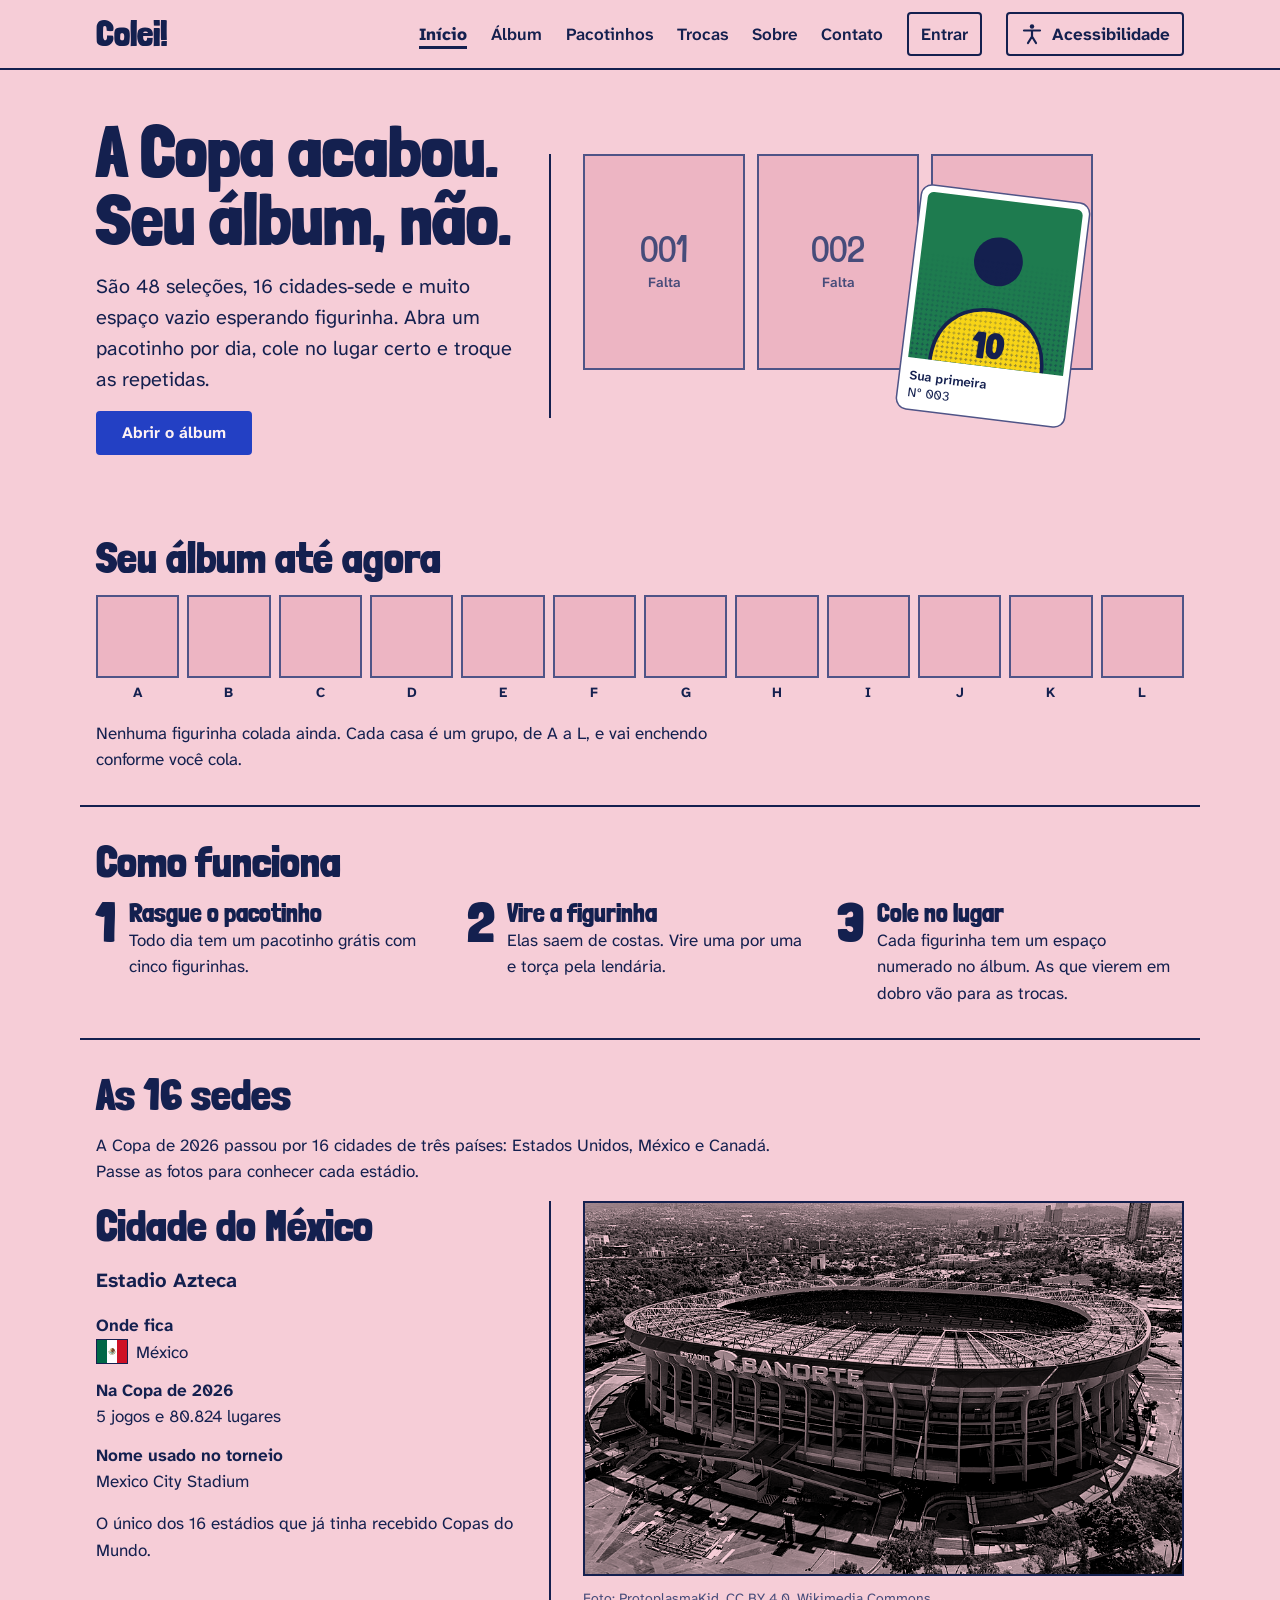
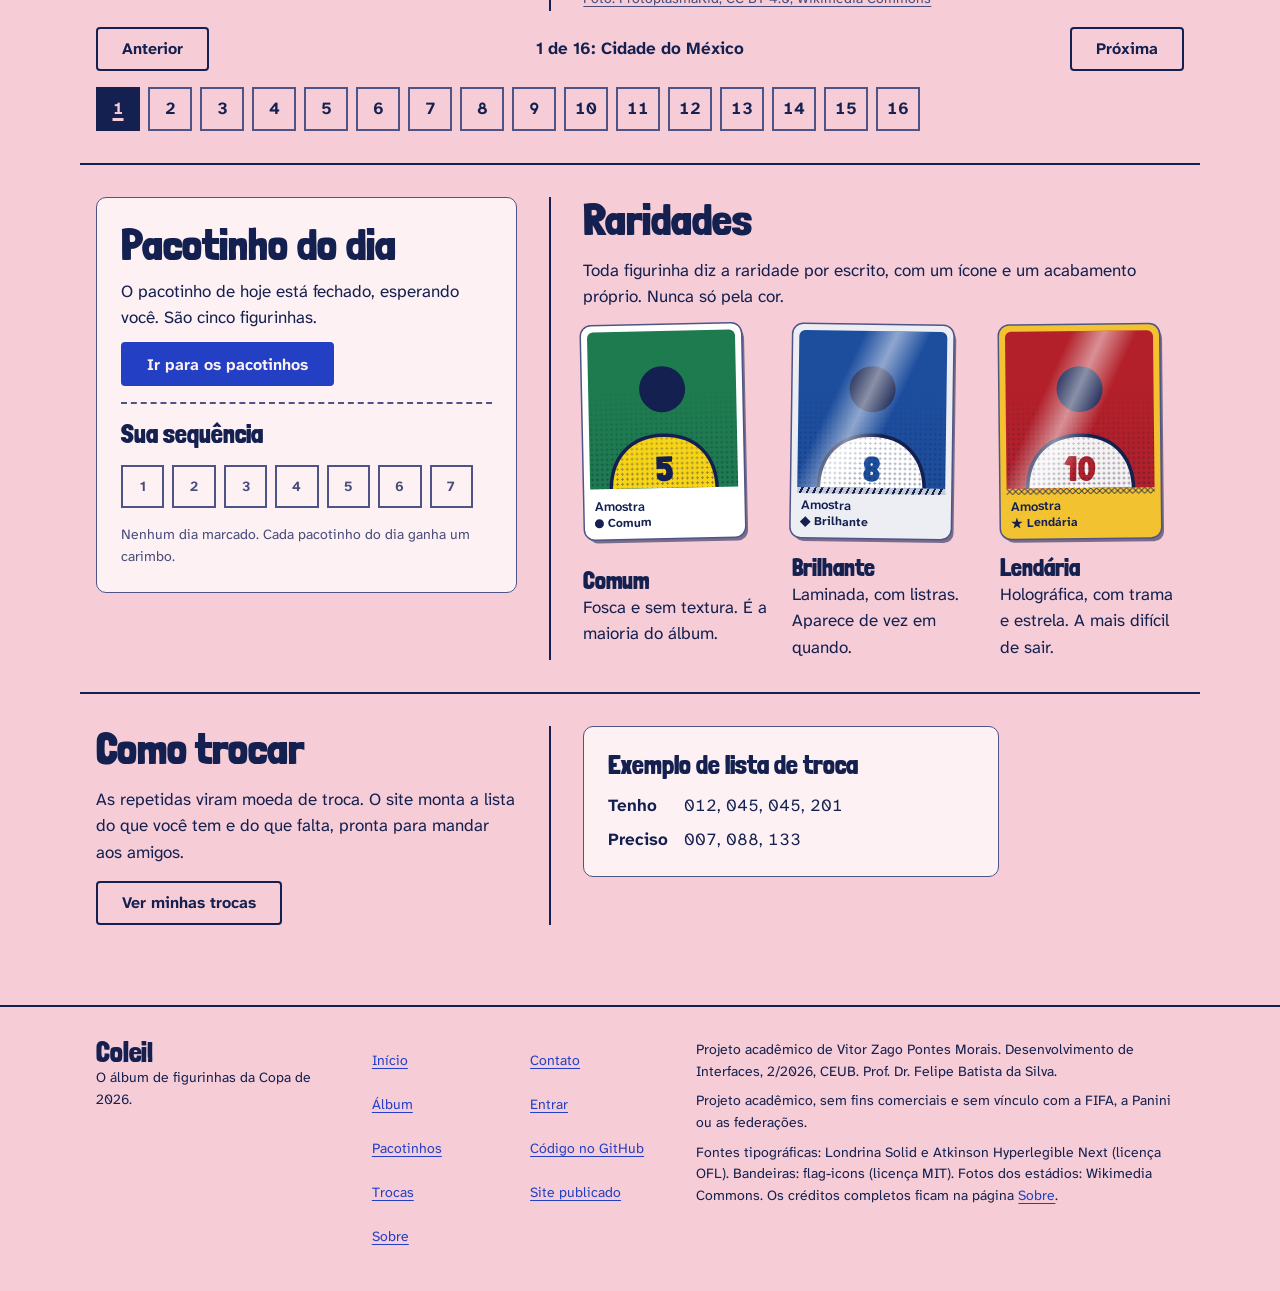
==== index.html @ 4620996e "docs: link do site publicado no rodapé, na página Sobre e no README" ====
<!DOCTYPE html>
<html lang="pt-BR">
<head>
  <meta charset="UTF-8">
  <meta name="viewport" content="width=device-width, initial-scale=1">
  <title>Colei! Álbum de figurinhas da Copa 2026</title>
  <meta name="description" content="Álbum de figurinhas digital da Copa do Mundo de 2026: abra o pacotinho do dia, cole as figurinhas e troque as repetidas.">
  <link rel="icon" href="assets/svg/favicon.svg" type="image/svg+xml">

  <!-- Este script fica no começo de propósito: ele aplica o tema e as preferências
       salvas antes de a página aparecer, para a tela não "piscar" no tema errado. -->
  <script src="js/tema-acessibilidade.js"></script>
  <script src="js/menu.js" defer></script>

  <!-- Mostram o progresso de verdade na página: os dados, o caderninho do progresso e a página. -->
  <script src="js/dados.js" defer></script>
  <script src="js/estado.js" defer></script>
  <script src="js/inicio.js" defer></script>
  <script src="js/carrossel.js" defer></script>

  <link rel="stylesheet" href="css/tokens.css">
  <link rel="stylesheet" href="css/base.css">
  <link rel="stylesheet" href="css/componentes.css">
  <link rel="stylesheet" href="css/paginas.css">
  <link rel="stylesheet" href="css/acessibilidade.css">
</head>
<body>
  <!-- Primeiro link da página: quem navega pelo teclado pula o menu e vai direto ao conteúdo. -->
  <a class="pular" href="#conteudo">Pular para o conteúdo</a>

  <!-- CABEÇALHO. É igual nas 7 páginas; só muda qual link leva aria-current="page". -->
  <header class="cabecalho">
    <div class="largura cabecalho-grade">
      <a class="marca" href="index.html" aria-label="Colei!, página inicial">Colei!</a>

      <!-- Em telas pequenas, este botão abre e fecha o menu (ver js/menu.js). -->
      <button class="botao-menu" type="button" aria-expanded="false" aria-controls="menu-principal">Menu</button>

      <nav class="menu" id="menu-principal" aria-label="Principal">
        <ul>
          <li><a href="index.html" aria-current="page">Início</a></li>
          <li><a href="album.html">Álbum</a></li>
          <li><a href="pacotinhos.html">Pacotinhos</a></li>
          <li><a href="trocas.html">Trocas</a></li>
          <li><a href="sobre.html">Sobre</a></li>
          <li><a href="contato.html">Contato</a></li>
          <li><a class="menu-entrar" href="login.html">Entrar</a></li>
        </ul>
      </nav>

      <!-- Abre o painel de acessibilidade (ver js/tema-acessibilidade.js). -->
      <button class="botao-acessibilidade" type="button" id="abrir-acessibilidade" aria-haspopup="dialog">
        <svg class="icone" viewBox="0 0 24 24" width="24" height="24" aria-hidden="true" focusable="false">
          <circle cx="12" cy="4.5" r="2.2" fill="currentColor"/>
          <path d="M4 8.5h16M12 8.5v6M8 21l4-6.5 4 6.5" fill="none" stroke="currentColor" stroke-width="2.2" stroke-linecap="round" stroke-linejoin="round"/>
        </svg>
        <span class="botao-acessibilidade-texto">Acessibilidade</span>
      </button>
    </div>
  </header>

  <main id="conteudo" tabindex="-1">

    <!-- ABERTURA. Página dupla: à esquerda o convite, à direita uma página de amostra do álbum. -->
    <section class="largura abertura dobra" aria-labelledby="titulo-abertura">
      <div class="fluxo">
        <h1 id="titulo-abertura">A Copa acabou. Seu álbum, não.</h1>
        <p class="abertura-texto">São 48 seleções, 16 cidades-sede e muito espaço vazio esperando figurinha. Abra um pacotinho por dia, cole no lugar certo e troque as repetidas.</p>
        <p><a class="botao" href="album.html">Abrir o álbum</a></p>
      </div>

      <!-- O desenho inteiro é lido como uma imagem só, com a descrição do aria-label. -->
      <div class="amostra" role="img" aria-label="Página de amostra do álbum: três espaços vazios numerados e uma figurinha solta, pronta para colar.">
        <div class="amostra-vagas">
          <div class="vaga"><span class="vaga-numero">001</span><span class="vaga-legenda">Falta</span></div>
          <div class="vaga"><span class="vaga-numero">002</span><span class="vaga-legenda">Falta</span></div>
          <div class="vaga"><span class="vaga-numero">003</span><span class="vaga-legenda">Falta</span></div>
        </div>
        <div class="figurinha figurinha-comum figurinha-solta amostra-solta" style="--campo: #1E7B4F; --camisa: #F7D417; --numero: #14204F">
          <div class="figurinha-arte">
            <svg class="figurinha-busto" viewBox="0 0 60 60" preserveAspectRatio="xMidYMax meet" aria-hidden="true" focusable="false">
              <circle class="busto-cabeca" cx="30" cy="17" r="10"/>
              <path class="busto-camisa" d="M7 61c0-15 9-24 23-24s23 9 23 24z"/>
              <text class="busto-numero" x="30" y="57" text-anchor="middle">10</text>
            </svg>
          </div>
          <div class="figurinha-tarja">
            <span class="figurinha-nome">Sua primeira</span>
            <span class="figurinha-numero">Nº 003</span>
          </div>
        </div>
      </div>
    </section>

    <!-- PROGRESSO. Uma casa por grupo, de A a L. O js/inicio.js enche cada casa
         conforme as figurinhas do grupo são coladas e troca o texto de baixo. -->
    <section class="largura secao fluxo" aria-labelledby="titulo-progresso">
      <h2 id="titulo-progresso">Seu álbum até agora</h2>
      <ol class="tira" aria-label="Progresso por grupo">
        <li class="tira-casa"><span class="tira-quadro" style="--parte: 0"></span><span><span class="escondido">Grupo </span>A</span></li>
        <li class="tira-casa"><span class="tira-quadro" style="--parte: 0"></span><span><span class="escondido">Grupo </span>B</span></li>
        <li class="tira-casa"><span class="tira-quadro" style="--parte: 0"></span><span><span class="escondido">Grupo </span>C</span></li>
        <li class="tira-casa"><span class="tira-quadro" style="--parte: 0"></span><span><span class="escondido">Grupo </span>D</span></li>
        <li class="tira-casa"><span class="tira-quadro" style="--parte: 0"></span><span><span class="escondido">Grupo </span>E</span></li>
        <li class="tira-casa"><span class="tira-quadro" style="--parte: 0"></span><span><span class="escondido">Grupo </span>F</span></li>
        <li class="tira-casa"><span class="tira-quadro" style="--parte: 0"></span><span><span class="escondido">Grupo </span>G</span></li>
        <li class="tira-casa"><span class="tira-quadro" style="--parte: 0"></span><span><span class="escondido">Grupo </span>H</span></li>
        <li class="tira-casa"><span class="tira-quadro" style="--parte: 0"></span><span><span class="escondido">Grupo </span>I</span></li>
        <li class="tira-casa"><span class="tira-quadro" style="--parte: 0"></span><span><span class="escondido">Grupo </span>J</span></li>
        <li class="tira-casa"><span class="tira-quadro" style="--parte: 0"></span><span><span class="escondido">Grupo </span>K</span></li>
        <li class="tira-casa"><span class="tira-quadro" style="--parte: 0"></span><span><span class="escondido">Grupo </span>L</span></li>
      </ol>
      <p id="progresso-texto">Nenhuma figurinha colada ainda. Cada casa é um grupo, de A a L, e vai enchendo conforme você cola.</p>
    </section>

    <!-- COMO FUNCIONA. É uma sequência de verdade, por isso é uma lista numerada. -->
    <section class="largura secao fluxo" aria-labelledby="titulo-como">
      <h2 id="titulo-como">Como funciona</h2>
      <ol class="passos">
        <li>
          <h3>Rasgue o pacotinho</h3>
          <p>Todo dia tem um pacotinho grátis com cinco figurinhas.</p>
        </li>
        <li>
          <h3>Vire a figurinha</h3>
          <p>Elas saem de costas. Vire uma por uma e torça pela lendária.</p>
        </li>
        <li>
          <h3>Cole no lugar</h3>
          <p>Cada figurinha tem um espaço numerado no álbum. As que vierem em dobro vão para as trocas.</p>
        </li>
      </ol>
    </section>

    <!-- CARROSSEL DAS SEDES. Uma sede por vez, com a foto do estádio. Os textos e a foto
         são trocados pelo js/carrossel.js, a partir da lista SEDES de js/dados.js.
         Não passa sozinho: só muda quando a pessoa aperta um botão. -->
    <section class="largura secao fluxo" aria-labelledby="titulo-sedes" aria-roledescription="carrossel">
      <h2 id="titulo-sedes">As 16 sedes</h2>
      <p>A Copa de 2026 passou por 16 cidades de três países: Estados Unidos, México e Canadá. Passe as fotos para conhecer cada estádio.</p>
      <noscript><p>As fotos das sedes aparecem com o JavaScript ligado no navegador.</p></noscript>

      <div class="carrossel fluxo" id="carrossel" hidden>
        <div class="dobra" role="group" aria-roledescription="slide" aria-labelledby="sede-cidade">
          <div class="fluxo">
            <h3 class="carrossel-cidade" id="sede-cidade"></h3>
            <p class="carrossel-estadio" id="sede-estadio"></p>
            <dl class="carrossel-dados">
              <dt>Onde fica</dt>
              <dd><img class="bandeirinha" id="sede-bandeira" src="assets/bandeiras/mx.svg" alt="" width="48" height="36"> <span id="sede-pais"></span></dd>
              <dt>Na Copa de 2026</dt>
              <dd id="sede-numeros"></dd>
              <dt>Nome usado no torneio</dt>
              <dd id="sede-nome-na-copa"></dd>
            </dl>
            <p id="sede-nota"></p>
          </div>

          <figure class="carrossel-figura">
            <!-- A foto é colorida no arquivo. O CSS (classe "foto") é que a mostra em uma tinta só. -->
            <div class="foto"><img id="sede-foto" src="assets/img/sedes/cidade-do-mexico.jpg" alt="" width="960" height="540"></div>
            <figcaption><a class="texto-apoio" id="sede-credito" href="sobre.html"></a></figcaption>
          </figure>
        </div>

        <div class="carrossel-controles">
          <button class="botao botao-contorno" type="button" id="sede-anterior">Anterior</button>
          <!-- role="status": o leitor de tela lê "3 de 16: Dallas" a cada troca. -->
          <p class="carrossel-posicao" id="sede-posicao" role="status"></p>
          <button class="botao botao-contorno" type="button" id="sede-proxima">Próxima</button>
        </div>
        <ol class="carrossel-indicadores" id="sede-indicadores" aria-label="Ir direto para uma sede"></ol>
      </div>
    </section>

    <!-- PACOTINHO DO DIA e RARIDADES, lado a lado na página dupla. -->
    <section class="largura secao dobra">
      <div>
        <article class="cartao" aria-labelledby="titulo-pacotinho">
          <h2 id="titulo-pacotinho">Pacotinho do dia</h2>
          <p id="pacotinho-texto">Um pacotinho grátis por dia, com cinco figurinhas. Amanhã tem outro.</p>
          <p><a class="botao" href="pacotinhos.html">Ir para os pacotinhos</a></p>

          <!-- O canhoto do cupom: a cartela da sequência de dias. -->
          <div class="cupom-canhoto fluxo">
            <h3>Sua sequência</h3>
            <ol class="cartela" id="cartela" aria-label="Cartela de sete dias seguidos">
              <li><span class="escondido">Dia </span>1</li>
              <li><span class="escondido">Dia </span>2</li>
              <li><span class="escondido">Dia </span>3</li>
              <li><span class="escondido">Dia </span>4</li>
              <li><span class="escondido">Dia </span>5</li>
              <li><span class="escondido">Dia </span>6</li>
              <li><span class="escondido">Dia </span>7</li>
            </ol>
            <p class="texto-apoio" id="sequencia-texto">Nenhum dia marcado ainda. Cada pacotinho aberto ganha um carimbo.</p>
          </div>
        </article>
      </div>

      <div class="fluxo">
        <h2 id="titulo-raridades">Raridades</h2>
        <p>Toda figurinha diz a raridade por escrito, com um ícone e um acabamento próprio. Nunca só pela cor.</p>
        <ul class="raridades" aria-labelledby="titulo-raridades">
          <li>
            <div class="figurinha figurinha-comum" style="--campo: #1E7B4F; --camisa: #F7D417; --numero: #14204F; --giro: -1.2deg" aria-hidden="true">
              <div class="figurinha-arte">
                <svg class="figurinha-busto" viewBox="0 0 60 60" preserveAspectRatio="xMidYMax meet" focusable="false">
                  <circle class="busto-cabeca" cx="30" cy="17" r="10"/>
                  <path class="busto-camisa" d="M7 61c0-15 9-24 23-24s23 9 23 24z"/>
                  <text class="busto-numero" x="30" y="57" text-anchor="middle">5</text>
                </svg>
              </div>
              <div class="figurinha-tarja">
                <span class="figurinha-nome">Amostra</span>
                <span class="raridade"><span class="raridade-icone raridade-icone-circulo"></span>Comum</span>
              </div>
            </div>
            <div>
              <h3>Comum</h3>
              <p>Fosca e sem textura. É a maioria do álbum.</p>
            </div>
          </li>
          <li>
            <div class="figurinha figurinha-brilhante" style="--campo: #1D4E9E; --camisa: #FFFFFF; --numero: #1D4E9E; --giro: 0.8deg" aria-hidden="true">
              <div class="figurinha-arte">
                <svg class="figurinha-busto" viewBox="0 0 60 60" preserveAspectRatio="xMidYMax meet" focusable="false">
                  <circle class="busto-cabeca" cx="30" cy="17" r="10"/>
                  <path class="busto-camisa" d="M7 61c0-15 9-24 23-24s23 9 23 24z"/>
                  <text class="busto-numero" x="30" y="57" text-anchor="middle">8</text>
                </svg>
              </div>
              <div class="figurinha-tarja">
                <span class="figurinha-nome">Amostra</span>
                <span class="raridade"><span class="raridade-icone raridade-icone-losango"></span>Brilhante</span>
              </div>
            </div>
            <div>
              <h3>Brilhante</h3>
              <p>Laminada, com listras. Aparece de vez em quando.</p>
            </div>
          </li>
          <li>
            <div class="figurinha figurinha-lendaria" style="--campo: #B3202A; --camisa: #F6F2F2; --numero: #B3202A; --giro: -0.6deg" aria-hidden="true">
              <div class="figurinha-arte">
                <svg class="figurinha-busto" viewBox="0 0 60 60" preserveAspectRatio="xMidYMax meet" focusable="false">
                  <circle class="busto-cabeca" cx="30" cy="17" r="10"/>
                  <path class="busto-camisa" d="M7 61c0-15 9-24 23-24s23 9 23 24z"/>
                  <text class="busto-numero" x="30" y="57" text-anchor="middle">10</text>
                </svg>
              </div>
              <div class="figurinha-tarja">
                <span class="figurinha-nome">Amostra</span>
                <span class="raridade"><span class="raridade-icone raridade-icone-estrela"></span>Lendária</span>
              </div>
            </div>
            <div>
              <h3>Lendária</h3>
              <p>Holográfica, com trama e estrela. A mais difícil de sair.</p>
            </div>
          </li>
        </ul>
      </div>
    </section>

    <!-- COMO TROCAR. À direita, um bilhete com um exemplo de lista de troca. -->
    <section class="largura secao dobra" aria-labelledby="titulo-trocar">
      <div class="fluxo">
        <h2 id="titulo-trocar">Como trocar</h2>
        <p>As repetidas viram moeda de troca. O site monta a lista do que você tem e do que falta, pronta para mandar aos amigos.</p>
        <p><a class="botao botao-contorno" href="trocas.html">Ver minhas trocas</a></p>
      </div>

      <div>
        <div class="cartao bilhete">
          <h3>Exemplo de lista de troca</h3>
          <dl>
            <dt>Tenho</dt>
            <dd>012, 045, 045, 201</dd>
            <dt>Preciso</dt>
            <dd>007, 088, 133</dd>
          </dl>
        </div>
      </div>
    </section>

  </main>

  <!-- RODAPÉ. É igual nas 7 páginas. -->
  <footer class="rodape">
    <div class="largura rodape-grade">
      <div class="rodape-sobre">
        <p class="rodape-marca">Colei!</p>
        <p>O álbum de figurinhas da Copa de 2026.</p>
      </div>

      <nav aria-label="Rodapé">
        <ul class="rodape-links">
          <li><a href="index.html">Início</a></li>
          <li><a href="album.html">Álbum</a></li>
          <li><a href="pacotinhos.html">Pacotinhos</a></li>
          <li><a href="trocas.html">Trocas</a></li>
          <li><a href="sobre.html">Sobre</a></li>
          <li><a href="contato.html">Contato</a></li>
          <li><a href="login.html">Entrar</a></li>
          <li><a href="https://github.com/vitorzago1/album-copa-2026">Código no GitHub</a></li>
          <li><a href="https://vitorzago1.github.io/album-copa-2026/">Site publicado</a></li>
        </ul>
      </nav>

      <div class="rodape-creditos">
        <p>Projeto acadêmico de Vitor Zago Pontes Morais. Desenvolvimento de Interfaces, 2/2026, CEUB. Prof. Dr. Felipe Batista da Silva.</p>
        <p>Projeto acadêmico, sem fins comerciais e sem vínculo com a FIFA, a Panini ou as federações.</p>
        <p>Fontes tipográficas: Londrina Solid e Atkinson Hyperlegible Next (licença OFL). Bandeiras: flag-icons (licença MIT). Fotos dos estádios: Wikimedia Commons. Os créditos completos ficam na página <a href="sobre.html#creditos">Sobre</a>.</p>
      </div>
    </div>
  </footer>
</body>
</html>
---- css/tokens.css ----
/* ==========================================================================
   tokens.css
   --------------------------------------------------------------------------
   "Token" é um valor com nome. Em vez de escrever #14204F em vinte lugares,
   o site inteiro usa var(--cor-texto). Para mudar a cor, muda-se uma linha só.

   Direção visual: "Uma tinta só".
   - Tema claro:  tinta azul sobre papel rosa.
   - Tema escuro: tinta rosa sobre papel azul (papel e tinta trocam de lugar).
   A cor de verdade só chega pelas figurinhas.

   IMPORTANTE: toda cor nova entra aqui, com nome começando em --cor-, e depois
   é conferida com:  node scripts/contraste.js
   ========================================================================== */

/* ---------- Tema claro (o padrão) ---------- */
:root {
  /* Papel */
  --cor-fundo: #F6CDD7;              /* papel rosa: o fundo da página */
  --cor-superficie: #FDF1F4;         /* papel de cupom: cartões e campos */
  --cor-vaga: #EDB5C3;               /* rosa-sombra: espaço vazio e trilho da barra */

  /* Tinta */
  --cor-texto: #14204F;              /* azul-tinteiro: a única tinta da página */
  --cor-texto-secundario: #474C7A;   /* tinta diluída: legendas e apoio */
  --cor-borda: #4F5487;              /* linha impressa: bordas de campo e de vaga */

  /* Ação: o que a pessoa pode apertar */
  --cor-acao: #2340C4;               /* azul-caneta: botões e links */
  --cor-acao-forte: #1A3299;         /* a caneta apertada: botão com o mouse em cima */
  --cor-sobre-acao: #FDF1F4;         /* texto escrito em cima do botão */

  /* Foco do teclado: um anel e um vão, sempre um claro e um escuro */
  --cor-foco: #14204F;
  --cor-foco-vao: #FDF1F4;

  /* Recados */
  --cor-sucesso: #0A5C33;            /* verde-gramado: deu certo */
  --cor-erro: #9E001A;               /* vermelho-cartão: precisa corrigir */

  /* Etiqueta: o negativo da tinta ("Nova", "Repetida") */
  --cor-etiqueta-fundo: #14204F;
  --cor-etiqueta-texto: #F6CDD7;

  /* Figurinha: é um objeto impresso, então a tinta dela não muda com o tema */
  --cor-figurinha-papel: #FFFFFF;    /* comum: papel adesivo fosco */
  --cor-figurinha-tinta: #14204F;
  --cor-prata: #C5CAD6;              /* brilhante: laminado */
  --cor-prata-clara: #ECEEF3;
  --cor-ouro: #F2C230;               /* lendária: holográfico */

  /* Foto impressa em uma tinta só: a parte escura da foto sai na cor da tinta
     e a parte clara fica na cor do papel */
  --cor-foto-sombra: #14204F;
  --cor-foto-luz: #F6CDD7;

  /* Sombra da figurinha colada (só ela tem sombra no site) */
  --sombra-colada: 0 0 0 1.5px var(--cor-borda), 3px 4px 0 0 rgba(20, 32, 79, 0.55);
}

/* ---------- Tema escuro ---------- */
[data-tema="escuro"] {
  --cor-fundo: #1B2A80;              /* papel azul */
  --cor-superficie: #25359A;         /* papel azul claro: no escuro, o que está na frente fica mais claro */
  --cor-vaga: #131D4A;               /* rebaixo: mais escuro que a página */

  --cor-texto: #FBE3E9;              /* tinta rosa */
  --cor-texto-secundario: #C9B4CC;
  --cor-borda: #9AA3E6;

  --cor-acao: #A9BEFF;               /* caneta gel: a que escreve em papel escuro */
  --cor-acao-forte: #C5D3FF;         /* no escuro, o botão clareia em vez de escurecer */
  --cor-sobre-acao: #1B2A80;

  --cor-foco: #FBE3E9;
  --cor-foco-vao: #131D4A;

  --cor-sucesso: #6EDB9B;
  --cor-erro: #FF9A9A;

  --cor-etiqueta-fundo: #FBE3E9;
  --cor-etiqueta-texto: #1B2A80;

  --cor-figurinha-papel: #EFE6EC;    /* branco puro ofusca à noite */
  --cor-figurinha-tinta: #14204F;
  --cor-prata: #AEB6C6;
  --cor-prata-clara: #DDE1E9;
  --cor-ouro: #E0AC1F;

  /* No escuro o papel é que é escuro: a sombra da foto fica no azul do rebaixo
     e a luz, na tinta rosa */
  --cor-foto-sombra: #131D4A;
  --cor-foto-luz: #FBE3E9;

  /* No escuro não se vê sombra: a figurinha colada ganha só o contorno */
  --sombra-colada: 0 0 0 1.5px var(--cor-borda);
}

/* ---------- Alto contraste, tema claro ---------- */
[data-contraste="alto"] {
  --cor-fundo: #FFFFFF;
  --cor-superficie: #FFFFFF;
  --cor-vaga: #FFFFFF;

  --cor-texto: #000000;
  --cor-texto-secundario: #1F1F1F;
  --cor-borda: #000000;

  --cor-acao: #0A1FA8;
  --cor-acao-forte: #06157A;
  --cor-sobre-acao: #FFFFFF;

  --cor-foco: #0A1FA8;
  --cor-foco-vao: #FFFFFF;

  --cor-sucesso: #00471D;
  --cor-erro: #8A0014;

  --cor-etiqueta-fundo: #000000;
  --cor-etiqueta-texto: #FFFFFF;

  --cor-figurinha-papel: #FFFFFF;
  --cor-figurinha-tinta: #000000;
  --cor-prata: #D9D9D9;
  --cor-prata-clara: #FFFFFF;
  --cor-ouro: #FFE066;

  /* No alto contraste (claro e escuro) a foto fica em preto e branco */
  --cor-foto-sombra: #000000;
  --cor-foto-luz: #FFFFFF;

  --sombra-colada: 0 0 0 2px var(--cor-borda);
}

/* ---------- Alto contraste, tema escuro ---------- */
[data-tema="escuro"][data-contraste="alto"] {
  --cor-fundo: #000000;
  --cor-superficie: #000000;
  --cor-vaga: #000000;

  --cor-texto: #FFFFFF;
  --cor-texto-secundario: #E6E6E6;
  --cor-borda: #FFFFFF;

  --cor-acao: #9CB4FF;
  --cor-acao-forte: #C2D0FF;
  --cor-sobre-acao: #000000;

  --cor-foco: #FFD60A;
  --cor-foco-vao: #000000;

  --cor-sucesso: #7CF0AD;
  --cor-erro: #FFB3B3;

  --cor-etiqueta-fundo: #FFFFFF;
  --cor-etiqueta-texto: #000000;

  --cor-figurinha-papel: #FFFFFF;
  --cor-figurinha-tinta: #000000;
  --cor-prata: #D9D9D9;
  --cor-prata-clara: #FFFFFF;
  --cor-ouro: #FFE066;

  --sombra-colada: 0 0 0 2px var(--cor-borda);
}

/* ---------- Medidas (valem para todos os temas) ---------- */
:root {
  /* Fontes: uma de destaque (títulos e números) e uma de leitura */
  --fonte-destaque: "Londrina Solid", "Arial Black", Impact, sans-serif;
  --fonte-leitura: "Atkinson Hyperlegible Next", "Segoe UI", Arial, sans-serif;

  /* Tamanhos de texto em rem: 1rem é o tamanho de letra que a pessoa escolheu
     no navegador (16 px na maioria). Assim tudo cresce junto no painel. */
  --texto-pequeno: 0.875rem;
  --texto-base: 1.0625rem;
  --texto-medio: 1.25rem;
  --titulo-3: 1.625rem;
  --titulo-2: clamp(2rem, 1.5rem + 2.4vw, 2.75rem);
  --titulo-1: clamp(2.75rem, 1.75rem + 5vw, 4.5rem);
  --entrelinha: 1.55;

  /* Espaços: uma escada de medidas, para o site ter ritmo */
  --espaco-1: 0.25rem;
  --espaco-2: 0.5rem;
  --espaco-3: 0.75rem;
  --espaco-4: 1rem;
  --espaco-5: 1.5rem;
  --espaco-6: 2rem;
  --espaco-7: 3rem;
  --espaco-8: 4.5rem;

  /* Cantos: cada raio quer dizer uma coisa */
  --raio-impresso: 0;        /* o que está impresso na página: vaga, fio, tira */
  --raio-ferramenta: 4px;    /* o que se usa: botão, campo */
  --raio-adesivo: 10px;      /* o que se cola: figurinha, pacotinho, cupom */

  /* Larguras */
  --largura-maxima: 70rem;   /* largura do miolo da página */
  --largura-leitura: 62ch;   /* linha de texto confortável: cerca de 62 letras */

  /* Movimento */
  --duracao: 200ms;
}
---- css/base.css ----
/* ==========================================================================
   base.css
   --------------------------------------------------------------------------
   O que vale para o site inteiro: fontes, texto, links, foco do teclado,
   cabeçalho, rodapé e as grades de página. Usa as cores de tokens.css.
   ========================================================================== */

/* ---------- Fontes ----------
   Os arquivos ficam em assets/fontes, dentro do projeto: o site não depende
   de outro site para mostrar as letras. "font-display: swap" mostra o texto
   na hora com uma fonte do sistema e troca quando a fonte certa carrega. */

@font-face {
  font-family: "Londrina Solid";
  src: url("../assets/fontes/londrina-solid-300.woff2") format("woff2");
  font-weight: 300;
  font-style: normal;
  font-display: swap;
}

@font-face {
  font-family: "Londrina Solid";
  src: url("../assets/fontes/londrina-solid-900.woff2") format("woff2");
  font-weight: 900;
  font-style: normal;
  font-display: swap;
}

/* A Atkinson é uma fonte "variável": um arquivo só guarda todos os pesos,
   de 200 a 800. Ela vem em duas partes: "latin" (o português inteiro) e
   "latin-ext" (letras como ł, ř, ş, de nomes estrangeiros). O unicode-range
   diz ao navegador quais letras cada arquivo tem; a segunda parte só é
   baixada se a página usar alguma dessas letras. */

@font-face {
  font-family: "Atkinson Hyperlegible Next";
  src: url("../assets/fontes/atkinson-next-normal-latin.woff2") format("woff2");
  font-weight: 200 800;
  font-style: normal;
  font-display: swap;
  unicode-range: U+0000-00FF, U+0131, U+0152-0153, U+02BB-02BC, U+02C6, U+02DA, U+02DC, U+0304, U+0308, U+0329, U+2000-206F, U+20AC, U+2122, U+2191, U+2193, U+2212, U+2215, U+FEFF, U+FFFD;
}

@font-face {
  font-family: "Atkinson Hyperlegible Next";
  src: url("../assets/fontes/atkinson-next-normal-latin-ext.woff2") format("woff2");
  font-weight: 200 800;
  font-style: normal;
  font-display: swap;
  unicode-range: U+0100-02BA, U+02BD-02C5, U+02C7-02CC, U+02CE-02D7, U+02DD-02FF, U+0304, U+0308, U+0329, U+1D00-1DBF, U+1E00-1E9F, U+1EF2-1EFF, U+2020, U+20A0-20AB, U+20AD-20C4, U+2113, U+2C60-2C7F, U+A720-A7FF;
}

@font-face {
  font-family: "Atkinson Hyperlegible Next";
  src: url("../assets/fontes/atkinson-next-italico-latin.woff2") format("woff2");
  font-weight: 200 800;
  font-style: italic;
  font-display: swap;
  unicode-range: U+0000-00FF, U+0131, U+0152-0153, U+02BB-02BC, U+02C6, U+02DA, U+02DC, U+0304, U+0308, U+0329, U+2000-206F, U+20AC, U+2122, U+2191, U+2193, U+2212, U+2215, U+FEFF, U+FFFD;
}

@font-face {
  font-family: "Atkinson Hyperlegible Next";
  src: url("../assets/fontes/atkinson-next-italico-latin-ext.woff2") format("woff2");
  font-weight: 200 800;
  font-style: italic;
  font-display: swap;
  unicode-range: U+0100-02BA, U+02BD-02C5, U+02C7-02CC, U+02CE-02D7, U+02DD-02FF, U+0304, U+0308, U+0329, U+1D00-1DBF, U+1E00-1E9F, U+1EF2-1EFF, U+2020, U+20A0-20AB, U+20AD-20C4, U+2113, U+2C60-2C7F, U+A720-A7FF;
}

/* ---------- Ajustes iniciais ----------
   Cada navegador tem margens e medidas próprias. Aqui todos partem do mesmo ponto. */

*,
*::before,
*::after {
  box-sizing: border-box; /* a largura de uma caixa já inclui a borda e o espaço interno */
}

body, h1, h2, h3, p, ul, ol, dl, dd, figure {
  margin: 0;
}

img {
  max-width: 100%;
  height: auto;
}

button, input, select, textarea {
  font: inherit;   /* campos e botões usam a mesma letra do resto da página */
  color: inherit;
  /* e acompanham a opção "Mais espaço no texto" do painel de acessibilidade */
  letter-spacing: inherit;
  word-spacing: inherit;
}

/* O atributo "hidden" do HTML esconde um elemento. Sem esta regra, qualquer
   "display" escrito no CSS (flex, grid) faria o elemento aparecer de novo. */
[hidden] {
  display: none !important;
}

/* ---------- Página ---------- */

body {
  min-height: 100vh;
  display: flex;
  flex-direction: column;   /* cabeçalho, conteúdo e rodapé empilhados */
  font-family: var(--fonte-leitura);
  font-size: var(--texto-base);
  line-height: var(--entrelinha);
  background: var(--cor-fundo);
  color: var(--cor-texto);
  overflow-wrap: break-word;   /* palavra comprida demais quebra em vez de empurrar a página */
}

main {
  flex: 1;   /* o conteúdo estica e empurra o rodapé para o fim da tela */
  padding-block: var(--espaco-6) var(--espaco-7);
}

/* O "Pular para o conteúdo" leva o foco para o <main>. Como ele não é um
   controle, não precisa do anel de foco em volta da página inteira. */
main:focus {
  outline: none;
  box-shadow: none;
}

/* Miolo centralizado, com respiro nas laterais */
.largura {
  width: 100%;
  max-width: var(--largura-maxima);
  margin-inline: auto;
  padding-inline: var(--espaco-4);
}

/* ---------- Texto ---------- */

h1, h2, h3 {
  font-family: var(--fonte-destaque);
  font-weight: 900;
  line-height: 1;
  text-wrap: balance;   /* quebra o título em linhas de tamanho parecido */
}

h1 { font-size: var(--titulo-1); line-height: 0.95; }
h2 { font-size: var(--titulo-2); }
h3 { font-size: var(--titulo-3); line-height: 1.1; }

p {
  max-width: var(--largura-leitura);
}

/* Nome de arquivo ou de comando no meio do texto: mesma letra, mais pesada.
   (Sem isto o navegador usaria uma terceira fonte, de máquina de escrever.) */
code {
  font-family: inherit;
  font-weight: 700;
}

/* Empilha os filhos com o mesmo espaço entre eles */
.fluxo > * + * {
  margin-top: var(--espaco-4);
}

.texto-apoio {
  color: var(--cor-texto-secundario);
  font-size: var(--texto-pequeno);
}

/* ---------- Links ----------
   Todo link é sublinhado: assim ele não depende só da cor para ser reconhecido. */

a {
  color: var(--cor-acao);
  text-decoration-line: underline;
  text-decoration-thickness: 0.08em;
  text-underline-offset: 0.18em;
}

a:hover {
  color: var(--cor-acao-forte);
  text-decoration-thickness: 0.16em;
}

/* ---------- Foco do teclado ----------
   Dois tons: um anel (outline) e um vão (box-shadow) de claridade oposta.
   Em qualquer fundo, claro ou escuro, pelo menos um dos dois aparece. */

:focus-visible {
  outline: 3px solid var(--cor-foco);
  outline-offset: 3px;
  box-shadow: 0 0 0 3px var(--cor-foco-vao);
}

/* ---------- Ajudas de acessibilidade ---------- */

/* Esconde da tela, mas o leitor de tela continua lendo */
.escondido {
  position: absolute;
  width: 1px;
  height: 1px;
  overflow: hidden;
  clip-path: inset(50%);
  white-space: nowrap;
}

/* "Pular para o conteúdo": fica fora da tela até receber o foco do teclado */
.pular {
  position: absolute;
  left: var(--espaco-4);
  top: var(--espaco-2);
  z-index: 10;
  padding: var(--espaco-2) var(--espaco-4);
  background: var(--cor-etiqueta-fundo);
  color: var(--cor-etiqueta-texto);
  font-weight: 700;
  border-radius: var(--raio-ferramenta);
  transform: translateY(-250%);
}

.pular:hover {
  color: var(--cor-etiqueta-texto);
}

.pular:focus {
  transform: translateY(0);
}

/* ---------- Cabeçalho ----------
   No celular: marca, botão Menu e botão de acessibilidade na primeira linha;
   o menu abre embaixo. No computador: tudo em uma linha só.
   O cabeçalho não é fixo: ele sobe com a página, então nunca cobre o foco. */

.cabecalho {
  border-bottom: 2px solid var(--cor-texto);
}

.cabecalho-grade {
  display: grid;
  grid-template-columns: 1fr auto auto;
  grid-template-areas:
    "marca botao-menu acessibilidade"
    "menu  menu       menu";
  align-items: center;
  gap: var(--espaco-2) var(--espaco-3);
  padding-block: var(--espaco-3);
}

.marca {
  grid-area: marca;
  justify-self: start;
  padding-block: var(--espaco-1);
  font-family: var(--fonte-destaque);
  font-weight: 900;
  font-size: 2.25rem;
  line-height: 1;
  color: var(--cor-texto);
  text-decoration: none;
}

.marca:hover {
  color: var(--cor-texto);
  text-decoration: underline;
  text-decoration-thickness: 3px;
}

/* Os dois botões do cabeçalho: contorno de tinta, sem preenchimento */
.botao-menu,
.botao-acessibilidade {
  display: none;   /* só aparecem se o JavaScript estiver ligado (ver abaixo) */
  align-items: center;
  justify-content: center;
  gap: var(--espaco-2);
  min-width: 2.75rem;
  min-height: 2.75rem;   /* 44 px: alvo de toque confortável */
  padding: 0 var(--espaco-3);
  background: transparent;
  color: var(--cor-texto);
  border: 2px solid var(--cor-texto);
  border-radius: var(--raio-ferramenta);
  font-weight: 700;
  cursor: pointer;
}

.botao-menu:hover,
.botao-acessibilidade:hover {
  background: var(--cor-texto);
  color: var(--cor-fundo);
}

.botao-menu { grid-area: botao-menu; }
.botao-acessibilidade { grid-area: acessibilidade; }

/* A classe "com-js" é posta no <html> pelo js/tema-acessibilidade.js.
   Sem JavaScript, os botões que dependem dele nem aparecem e o menu fica sempre aberto. */
.com-js .botao-menu,
.com-js .botao-acessibilidade {
  display: inline-flex;
}

/* No celular, o texto "Acessibilidade" fica só para o leitor de tela; sobra o ícone */
.botao-acessibilidade-texto {
  position: absolute;
  width: 1px;
  height: 1px;
  overflow: hidden;
  clip-path: inset(50%);
  white-space: nowrap;
}

.menu {
  grid-area: menu;
}

.com-js .menu {
  display: none;
}

.com-js .menu.menu-aberto {
  display: block;
}

.menu ul {
  list-style: none;
  padding: 0;
  display: flex;
  flex-direction: column;
}

.menu a {
  display: flex;
  align-items: center;
  min-height: 2.75rem;
  padding-inline: var(--espaco-3);
  color: var(--cor-texto);
  font-weight: 600;
  text-decoration: none;
}

.menu a:hover {
  text-decoration: underline;
  text-decoration-thickness: 2px;
  text-underline-offset: 6px;
}

/* Página atual: sublinhado grosso e peso maior (não depende de cor) */
.menu a[aria-current="page"] {
  font-weight: 800;
  text-decoration: underline;
  text-decoration-thickness: 3px;
  text-underline-offset: 6px;
}

@media (min-width: 60rem) {
  .cabecalho-grade {
    grid-template-columns: auto 1fr auto;
    grid-template-areas: "marca menu acessibilidade";
    column-gap: var(--espaco-5);
  }

  .com-js .botao-menu {
    display: none;
  }

  .com-js .menu {
    display: block;
  }

  .menu ul {
    flex-direction: row;
    flex-wrap: wrap;
    justify-content: flex-end;
  }

  .menu .menu-entrar {
    margin-left: var(--espaco-3);
    border: 2px solid var(--cor-texto);
    border-radius: var(--raio-ferramenta);
  }

  .botao-acessibilidade-texto {
    position: static;
    width: auto;
    height: auto;
    overflow: visible;
    clip-path: none;
  }
}

/* ---------- Rodapé ---------- */

.rodape {
  border-top: 2px solid var(--cor-texto);
  padding-block: var(--espaco-6);
  font-size: var(--texto-pequeno);
}

.rodape-grade {
  display: grid;
  gap: var(--espaco-5);
}

.rodape-marca {
  font-family: var(--fonte-destaque);
  font-weight: 900;
  font-size: 1.75rem;
  line-height: 1;
}

.rodape-links {
  list-style: none;
  padding: 0;
  columns: 2;
  column-gap: var(--espaco-5);
}

.rodape-links a {
  display: inline-flex;
  align-items: center;
  min-height: 2.75rem;
}

.rodape-creditos p + p {
  margin-top: var(--espaco-2);
}

@media (min-width: 60rem) {
  .rodape-grade {
    grid-template-columns: 1fr 1.2fr 2fr;
    gap: var(--espaco-6);
  }
}

/* ---------- Página dupla ----------
   A grade principal do site: duas "páginas" de larguras diferentes com uma
   dobra no meio, como um álbum aberto. No celular vira uma página só. */

.dobra {
  display: grid;
  gap: var(--espaco-5);
}

.dobra > * {
  min-width: 0;   /* deixa o conteúdo encolher em telas estreitas */
}

.dobra > * + * {
  border-top: 2px solid var(--cor-texto);
  padding-top: var(--espaco-5);
}

@media (min-width: 48rem) {
  .dobra {
    grid-template-columns: 5fr 7fr;
    gap: 0;
  }

  .dobra > * {
    padding-right: var(--espaco-6);
  }

  .dobra > * + * {
    border-top: 0;
    padding-top: 0;
    border-left: 2px solid var(--cor-texto);
    padding-left: var(--espaco-6);
    padding-right: 0;
  }
}

/* Uma seção da página, separada da anterior por um fio impresso */
.secao {
  padding-block: var(--espaco-6);
}

.secao + .secao {
  border-top: 2px solid var(--cor-texto);
}
---- css/componentes.css ----
/* ==========================================================================
   componentes.css
   --------------------------------------------------------------------------
   As peças que se repetem pelo site: botão, etiqueta, cartão, vaga,
   figurinha (parada e que vira), barra de progresso, abas, tira de grupos,
   cartela, conquista, recado, pacotinho e campo de formulário.

   Regra dos cantos (vem de tokens.css):
   - canto vivo  = o que está impresso na página (vaga, tira)
   - 4 px        = ferramenta (botão, campo)
   - 10 px       = o que se cola (figurinha, cartão de papel, cupom)
   Linha tracejada sempre quer dizer picote: "dá para destacar".
   ========================================================================== */

/* ---------- Botão ---------- */

.botao {
  display: inline-flex;
  align-items: center;
  justify-content: center;
  gap: var(--espaco-2);
  min-height: 2.75rem;   /* 44 px */
  padding: 0 var(--espaco-5);
  background: var(--cor-acao);
  color: var(--cor-sobre-acao);
  border: 2px solid var(--cor-acao);
  border-radius: var(--raio-ferramenta);
  font-family: var(--fonte-leitura);
  font-size: 1rem;
  font-weight: 700;
  line-height: 1.2;
  text-decoration: none;
  cursor: pointer;
}

.botao:hover {
  background: var(--cor-acao-forte);
  border-color: var(--cor-acao-forte);
  color: var(--cor-sobre-acao);
}

/* O botão "afunda" um pouco ao ser apertado: resposta ao toque */
.botao:active {
  transform: translateY(1px);
}

/* Botão secundário: só o contorno, na cor da tinta */
.botao-contorno {
  background: transparent;
  color: var(--cor-texto);
  border-color: var(--cor-texto);
}

.botao-contorno:hover {
  background: var(--cor-texto);
  color: var(--cor-fundo);
  border-color: var(--cor-texto);
}

/* Botão desligado: continua legível, mas com cara de "agora não" */
.botao[disabled],
.botao[aria-disabled="true"] {
  background: var(--cor-vaga);
  color: var(--cor-texto-secundario);
  border-color: var(--cor-borda);
  cursor: not-allowed;
}

/* Botão menor, para caber dentro da vaga e embaixo da figurinha.
   A altura continua 44 px: só o texto e as laterais diminuem. */
.botao-pequeno {
  padding: 0 var(--espaco-3);
  font-size: var(--texto-pequeno);
}

/* ---------- Etiqueta ----------
   O negativo da tinta: destaca "Nova" e "Repetida" sem trazer cor nova. */

.etiqueta {
  display: inline-block;
  padding: 0.1em 0.55em;
  background: var(--cor-etiqueta-fundo);
  color: var(--cor-etiqueta-texto);
  border-radius: 3px;
  font-size: var(--texto-pequeno);
  font-weight: 700;
  line-height: 1.4;
}

/* ---------- Cartão ----------
   Um papel solto em cima da página: mais claro que o fundo e com canto de 10 px. */

.cartao {
  background: var(--cor-superficie);
  color: var(--cor-texto);
  border: 1.5px solid var(--cor-borda);
  border-radius: var(--raio-adesivo);
  padding: var(--espaco-5);
}

.cartao > * + * {
  margin-top: var(--espaco-3);
}

/* Cupom: um cartão com canhoto. A linha tracejada é o picote. */
.cupom-canhoto {
  margin-top: var(--espaco-4);
  padding-top: var(--espaco-4);
  border-top: 2px dashed var(--cor-borda);
}

/* ---------- Vaga ----------
   O espaço vazio do álbum, impresso na página: canto vivo e número grande. */

.vaga {
  aspect-ratio: 3 / 4;
  display: flex;
  flex-direction: column;
  align-items: center;
  justify-content: center;
  gap: var(--espaco-1);
  background: var(--cor-vaga);
  color: var(--cor-texto-secundario);
  padding: var(--espaco-2);
  border: 2px solid var(--cor-borda);
  border-radius: var(--raio-impresso);
  text-align: center;
}

.vaga-numero {
  font-family: var(--fonte-destaque);
  font-weight: 300;
  font-size: 2.25rem;
  line-height: 1;
}

.vaga-legenda {
  font-size: var(--texto-pequeno);
  font-weight: 600;
}

/* O nome de quem vai ali, impresso na página como nos álbuns de papel */
.vaga-nome {
  color: var(--cor-texto);
  font-size: var(--texto-pequeno);
  font-weight: 700;
  line-height: 1.2;
}

/* A figurinha desta vaga já saiu e está na mão: moldura mais grossa e botão "Colar" */
.vaga-na-mao {
  border-width: 4px;
  border-color: var(--cor-texto);
}

/* Enquanto uma figurinha é arrastada, a vaga dela fica marcada... */
.casa-alvo .vaga {
  outline: 3px solid var(--cor-acao);
  outline-offset: 3px;
}

/* ...e clareia quando a figurinha passa por cima */
.casa-em-cima .vaga {
  background: var(--cor-superficie);
}

/* ---------- Figurinha ----------
   Um adesivo: canto de 10 px e moldura do próprio papel.
   A cor da moldura já diz a raridade: branca (comum), prata (brilhante), ouro (lendária).
   Mesmo assim a raridade vem SEMPRE escrita, com um ícone e uma textura:
   nunca depende só da cor.

   As cores da seleção entram por variáveis no HTML:
     style="--campo: #1E7B4F; --camisa: #F7D417; --numero: #14204F"
   Nenhum texto é escrito em cima dessas cores, só na tarja. */

.figurinha {
  position: relative;
  aspect-ratio: 3 / 4;
  display: flex;
  flex-direction: column;
  padding: 6px;
  background: var(--material, var(--cor-figurinha-papel));
  color: var(--cor-figurinha-tinta);
  border-radius: var(--raio-adesivo);
  box-shadow: var(--sombra-colada);
  transform: rotate(var(--giro, 0deg));   /* colada à mão: levemente torta */
}

/* Figurinha na mão, ainda não colada: sem sombra e mais torta */
.figurinha-solta {
  box-shadow: 0 0 0 1.5px var(--cor-borda);
}

.figurinha-arte {
  position: relative;
  flex: 1;
  min-height: 0;
  overflow: hidden;
  background: var(--campo, #8A8FB0);
  border-radius: 6px 6px 0 0;
}

/* Retícula: os pontinhos de impressão que fazem a sombra do retrato.
   São bolinhas desenhadas com gradiente, mais fortes embaixo. */
.figurinha-arte::after {
  content: "";
  position: absolute;
  inset: 0;
  background: radial-gradient(circle, rgba(20, 32, 79, 0.45) 1px, transparent 1.4px) 0 0 / 5px 5px;
  -webkit-mask-image: linear-gradient(to top, #000, transparent 65%);
  mask-image: linear-gradient(to top, #000, transparent 65%);
}

/* O retrato é genérico: uma cabeça lisa e uma camisa com o número.
   Não é foto nem desenho de nenhuma pessoa. */
.figurinha-busto {
  position: absolute;
  left: 0;
  bottom: 0;
  width: 100%;
  height: 88%;
}

.busto-cabeca {
  fill: var(--cor-figurinha-tinta);
}

.busto-camisa {
  fill: var(--camisa, #FFFFFF);
  stroke: var(--cor-figurinha-tinta);
  stroke-width: 1.5;
}

.busto-numero {
  fill: var(--numero, var(--cor-figurinha-tinta));
  font-family: var(--fonte-destaque);
  font-weight: 900;
  font-size: 15px;
}

/* Tarja: a faixa de baixo, onde fica o texto */
.figurinha-tarja {
  position: relative;
  display: flex;
  flex-direction: column;
  gap: 1px;
  padding: 10px 4px 2px;
  font-size: 0.8125rem;
  line-height: 1.25;
}

/* A faixinha de textura no topo da tarja (o "acabamento" da figurinha) */
.figurinha-tarja::before {
  content: "";
  position: absolute;
  left: 0;
  right: 0;
  top: 0;
  height: 6px;
  background: var(--trama, transparent);
}

.figurinha-nome {
  font-weight: 600;
}

.figurinha-numero {
  color: var(--cor-figurinha-tinta);
  font-variant-numeric: tabular-nums;
}

/* Última linha da tarja: raridade de um lado, número do outro.
   Se não couberem lado a lado, o número desce para a linha de baixo. */
.figurinha-linha {
  display: flex;
  flex-wrap: wrap;
  align-items: center;
  justify-content: space-between;
  gap: 0 0.5em;
}

.figurinha-linha .figurinha-numero {
  font-size: 0.75rem;
  font-weight: 700;
}

/* Figurinha de bandeira: a bandeira no meio do retrato, com moldura de papel */
.figurinha-bandeira {
  position: absolute;
  inset: 0;
  margin: auto;
  width: 80%;
  border: 2px solid var(--cor-figurinha-papel);
  outline: 1px solid var(--cor-figurinha-tinta);
}

/* Comum: fosca, sem textura */
.figurinha-comum {
  --material: var(--cor-figurinha-papel);
}

/* Brilhante: laminada, com listras diagonais */
.figurinha-brilhante {
  --material: var(--cor-prata-clara);
  --trama: repeating-linear-gradient(115deg, var(--cor-prata) 0 4px, var(--cor-figurinha-tinta) 4px 6px);
}

/* Lendária: holográfica, com trama de losangos */
.figurinha-lendaria {
  --material: var(--cor-ouro);
  --trama:
    linear-gradient(45deg, transparent 42%, var(--cor-figurinha-tinta) 42% 58%, transparent 58%) 0 0 / 6px 6px,
    linear-gradient(-45deg, transparent 42%, var(--cor-figurinha-tinta) 42% 58%, transparent 58%) 0 0 / 6px 6px;
}

/* Reflexo parado sobre o retrato da brilhante e da lendária */
.figurinha-brilhante .figurinha-arte::before,
.figurinha-lendaria .figurinha-arte::before {
  content: "";
  position: absolute;
  inset: 0;
  z-index: 1;
  background: linear-gradient(115deg, transparent 30%, rgba(255, 255, 255, 0.5) 45%, transparent 60%);
}

/* Etiqueta presa na figurinha: usa a tinta e o papel da própria figurinha,
   porque a figurinha não muda de cor quando o tema muda. */
.figurinha .etiqueta {
  position: absolute;
  z-index: 2;
  top: -8px;
  right: -8px;
  background: var(--cor-figurinha-tinta);
  color: var(--cor-figurinha-papel);
  outline: 2px solid var(--cor-figurinha-papel);
}

.figurinha-selecao {
  font-size: 0.75rem;
}

/* ---------- Figurinha que vira ----------
   É um <button> com as faces uma em cima da outra (todas na mesma casa de uma
   grade). O atributo data-face diz qual aparece:
     frente = o retrato      verso = as informações      costas = ainda fechada

   O giro: a figurinha roda meia volta (180 graus) em torno do eixo vertical.
   Bem no meio do caminho, quando ela está de lado e não dá para ver nada,
   a face que aparece é trocada (a "visibility" muda com meio tempo de atraso).

   O verso é desenhado espelhado: como a figurinha inteira está virada ao
   contrário, o espelhado volta a ficar legível. */

.figurinha-vira {
  --tempo-de-virar: 420ms;
  --meia-volta: 180deg;
  display: grid;
  width: 100%;
  padding: 0;
  border: 0;
  text-align: left;
  cursor: pointer;
  transform: perspective(40rem) rotate(var(--giro, 0deg)) rotateY(0deg);
  transition: transform var(--tempo-de-virar) ease-in-out;
}

.figurinha-vira[data-face="verso"],
.figurinha-vira[data-face="costas"] {
  transform: perspective(40rem) rotate(var(--giro, 0deg)) rotateY(var(--meia-volta));
}

.figurinha-face {
  grid-area: 1 / 1;   /* todas as faces na mesma casa da grade: uma em cima da outra */
  position: relative;
  min-width: 0;
  display: flex;
  flex-direction: column;
  padding: 6px;
  border-radius: var(--raio-adesivo);
  visibility: hidden;
  transition: visibility 0s linear calc(var(--tempo-de-virar) / 2);
}

.figurinha-vira[data-face="frente"] .figurinha-frente,
.figurinha-vira[data-face="verso"] .figurinha-verso,
.figurinha-vira[data-face="costas"] .figurinha-costas {
  visibility: visible;
}

.figurinha-verso,
.figurinha-costas {
  transform: rotateY(var(--meia-volta));
}

/* Verso: número, nome, dois dados e a curiosidade */
.figurinha-verso {
  gap: 1px;
  padding: 9px 8px;
  font-size: 0.75rem;
  line-height: 1.25;
}

.verso-numero {
  font-weight: 800;
  font-variant-numeric: tabular-nums;
}

.verso-nome {
  font-size: 0.875rem;
  font-weight: 800;
  line-height: 1.15;
}

.verso-texto {
  margin-top: 4px;
  padding-top: 4px;
  border-top: 1.5px solid currentColor;
}

/* Costas: a figurinha que acabou de sair do pacotinho. Cobre a moldura inteira,
   para a cor da raridade não entregar a surpresa antes da hora. */
.figurinha-costas {
  align-items: center;
  justify-content: center;
  background-color: var(--cor-figurinha-tinta);
  background-image: radial-gradient(circle, rgba(255, 255, 255, 0.25) 1px, transparent 1.4px);
  background-size: 6px 6px;
  color: var(--cor-figurinha-papel);
}

.costas-marca {
  font-family: var(--fonte-destaque);
  font-weight: 900;
  font-size: 1.75rem;
  line-height: 1;
  rotate: -8deg;
}

/* Colar: a figurinha chega maior e mais torta e assenta no lugar.
   ("scale" e "rotate" são propriedades separadas do "transform",
   por isso não atrapalham o giro de virar.) */
.figurinha-colando {
  animation: colar 280ms cubic-bezier(0.3, 1.4, 0.5, 1);
}

@keyframes colar {
  from {
    scale: 1.14;
    rotate: 5deg;
    box-shadow: none;
  }
}

/* Revelar: o reflexo passa uma vez pela brilhante e pela lendária,
   e a lendária dá um pulinho. */
.figurinha-revelada .figurinha-arte::before {
  animation: reflexo 800ms ease-out 250ms backwards;
}

.figurinha-lendaria.figurinha-revelada {
  animation: pulo 520ms ease-out 300ms;
}

@keyframes reflexo {
  from { transform: translateX(-130%); }
}

@keyframes pulo {
  40% { scale: 1.08; }
}

/* ---------- Raridade: palavra + ícone ---------- */

.raridade {
  display: inline-flex;
  align-items: center;
  gap: 0.35em;
  font-size: 0.75rem;
  font-weight: 700;
}

.raridade-icone {
  flex: none;
  width: 0.75em;
  height: 0.75em;
  background: currentColor;
}

.raridade-icone-circulo {
  border-radius: 50%;
}

.raridade-icone-losango {
  transform: rotate(45deg) scale(0.85);
}

/* Estrela de cinco pontas, recortada com clip-path (uma lista de pontos x y) */
.raridade-icone-estrela {
  width: 1em;
  height: 1em;
  clip-path: polygon(50% 0, 61% 35%, 98% 35%, 68% 57%, 79% 91%, 50% 70%, 21% 91%, 32% 57%, 2% 35%, 39% 35%);
}

/* ---------- Tira de grupos ----------
   12 casas, uma por grupo (A a L). O preenchimento sobe conforme o grupo
   enche: a variável --parte vai de 0 (vazio) a 1 (completo). */

.tira {
  list-style: none;
  padding: 0;
  display: grid;
  grid-template-columns: repeat(6, minmax(0, 1fr));
  gap: var(--espaco-2);
}

.tira-casa {
  display: flex;
  flex-direction: column;
  align-items: center;
  gap: var(--espaco-1);
  font-size: var(--texto-pequeno);
  font-weight: 700;
}

.tira-quadro {
  width: 100%;
  aspect-ratio: 1;
  border: 2px solid var(--cor-borda);
  background: linear-gradient(to top, var(--cor-texto) calc(var(--parte, 0) * 100%), var(--cor-vaga) 0);
}

@media (min-width: 40rem) {
  .tira {
    grid-template-columns: repeat(12, minmax(0, 1fr));
  }
}

/* ---------- Passos numerados ----------
   Só para o que é sequência de verdade (primeiro isto, depois aquilo). */

.passos {
  list-style: none;
  padding: 0;
  display: grid;
  gap: var(--espaco-5);
  counter-reset: passo;
}

.passos > li {
  counter-increment: passo;
  display: grid;
  grid-template-columns: auto 1fr;
  grid-template-rows: auto 1fr;   /* o título fica colado no texto; a sobra de altura vai para baixo */
  column-gap: var(--espaco-3);
  align-items: start;
}

.passos > li::before {
  content: counter(passo);
  grid-row: span 2;
  font-family: var(--fonte-destaque);
  font-weight: 900;
  font-size: 3.5rem;
  line-height: 0.85;
}

.passos h3 {
  font-size: var(--titulo-3);
}

@media (min-width: 48rem) {
  .passos {
    grid-template-columns: repeat(3, 1fr);
  }
}

/* ---------- Campo de formulário ---------- */

.campo {
  display: flex;
  flex-direction: column;
  gap: var(--espaco-1);
  max-width: 28rem;
}

.campo-rotulo {
  font-weight: 700;
}

.campo-dica {
  color: var(--cor-texto-secundario);
  font-size: var(--texto-pequeno);
}

.campo-entrada {
  width: 100%;
  min-height: 2.75rem;
  padding: var(--espaco-2) var(--espaco-3);
  background: var(--cor-superficie);
  color: var(--cor-texto);
  border: 2px solid var(--cor-borda);
  border-radius: var(--raio-ferramenta);
}

textarea.campo-entrada {
  min-height: 8rem;
  resize: vertical;
}

/* Campo com erro: a borda engrossa e muda de cor, e a mensagem vem com ícone e texto */
.campo-entrada[aria-invalid="true"] {
  border-width: 3px;
  border-color: var(--cor-erro);
}

.campo-erro {
  display: flex;
  align-items: flex-start;
  gap: var(--espaco-2);
  color: var(--cor-erro);
  font-size: var(--texto-pequeno);
  font-weight: 600;
}

.campo-erro svg {
  flex: none;
  margin-top: 0.1em;
}

/* O "x" desenhado dentro do ícone de cartão usa a cor do papel */
.campo-erro .cartao-x {
  stroke: var(--cor-superficie);
}

/* Formulário: os campos empilhados, com o mesmo espaço entre eles */
.formulario {
  display: grid;
  gap: var(--espaco-4);
  max-width: 28rem;
}

/* O botão "Mostrar senha" fica embaixo do campo, do tamanho do próprio texto */
.campo > .botao {
  align-self: start;
}

/* Título de segundo nível em tamanho menor, para dentro de cartões e formulários */
.titulo-menor {
  font-size: var(--titulo-3);
  line-height: 1.1;
}

/* Botão com cara de link: para ações pequenas no meio de uma frase */
.botao-link {
  min-height: 2.75rem;
  padding: 0 var(--espaco-1);
  background: none;
  color: var(--cor-acao);
  border: 0;
  font-weight: 700;
  text-decoration: underline;
  text-underline-offset: 0.18em;
  cursor: pointer;
}

.botao-link:hover {
  color: var(--cor-acao-forte);
  text-decoration-thickness: 0.16em;
}

/* Resumo dos erros: aparece no topo do formulário quando o envio falha */
.resumo-erros {
  max-width: 28rem;
  padding: var(--espaco-4);
  background: var(--cor-superficie);
  border: 3px solid var(--cor-erro);
  border-radius: var(--raio-ferramenta);
}

.resumo-erros h2 {
  color: var(--cor-erro);
}

.resumo-erros ul {
  margin-top: var(--espaco-2);
  padding-left: 1.2em;
}

.resumo-erros a {
  display: inline-block;
  padding-block: var(--espaco-1);
}

/* Recado de "deu certo". A caixa existe sempre (o leitor de tela precisa dela
   pronta para ler o texto quando ele chegar), mas só ganha moldura quando tem texto. */
.aviso-sucesso:empty {
  margin: 0;
}

.aviso-sucesso:not(:empty) {
  max-width: 28rem;
  padding: var(--espaco-3) var(--espaco-4);
  background: var(--cor-superficie);
  border: 2px solid var(--cor-sucesso);
  border-left-width: 8px;
  border-radius: var(--raio-ferramenta);
  font-weight: 600;
}

/* Caixas de marcar e de escolher: maiores e na cor da ação */
.opcao {
  display: flex;
  align-items: center;
  gap: var(--espaco-3);
  min-height: 2.75rem;
  cursor: pointer;
}

.opcao input {
  flex: none;
  width: 1.375rem;
  height: 1.375rem;
  margin: 0;
  accent-color: var(--cor-acao);
  cursor: pointer;
}

/* ---------- Barra de progresso ----------
   Impressa na página (canto vivo). A variável --parte vai de 0 a 1.
   O número sempre vem escrito ao lado: a barra é só o desenho. */

.barra {
  height: 0.875rem;
  max-width: 28rem;
  background: var(--cor-vaga);
  border: 2px solid var(--cor-borda);
}

.barra-cheia {
  display: block;
  height: 100%;
  width: calc(var(--parte, 0) * 100%);
  background: var(--cor-texto);
  transition: width var(--duracao) ease-out;
}

/* ---------- Abas ----------
   Escolhem quais figurinhas aparecem. A aba escolhida fica no negativo da
   tinta, mais pesada e sublinhada: não depende só da cor. */

.abas {
  display: flex;
  flex-wrap: wrap;
  gap: var(--espaco-2);
}

.aba {
  min-height: 2.75rem;
  padding: 0 var(--espaco-4);
  background: transparent;
  color: var(--cor-texto);
  border: 2px solid var(--cor-texto);
  border-radius: var(--raio-ferramenta);
  font-weight: 600;
  cursor: pointer;
}

.aba[aria-selected="true"] {
  background: var(--cor-texto);
  color: var(--cor-fundo);
  font-weight: 800;
  text-decoration: underline;
  text-decoration-thickness: 3px;
  text-underline-offset: 5px;
}

.aba-conta {
  margin-left: 0.3em;
  font-variant-numeric: tabular-nums;
}

/* ---------- Conquista ----------
   Um quadro impresso na página. Quando a conquista é feita, ganha um carimbo:
   posto à mão, por isso levemente torto. */

.conquistas {
  list-style: none;
  padding: 0;
  display: grid;
  gap: var(--espaco-3);
}

.conquista {
  display: grid;
  gap: var(--espaco-1);
  align-content: start;
  padding: var(--espaco-4);
  border: 2px solid var(--cor-borda);
}

.conquista-nome {
  font-size: var(--texto-medio);
  font-weight: 800;
  line-height: 1.2;
}

.conquista-como {
  color: var(--cor-texto-secundario);
  font-size: var(--texto-pequeno);
}

.conquista-estado {
  justify-self: start;
  margin-top: var(--espaco-2);
  font-size: var(--texto-pequeno);
  font-weight: 700;
}

.conquista-feita .conquista-estado {
  padding: 0.15em 0.6em;
  color: var(--cor-sucesso);
  border: 2px solid var(--cor-sucesso);
  rotate: -3deg;
}

@media (min-width: 40rem) {
  .conquistas {
    grid-template-columns: repeat(2, minmax(0, 1fr));
  }
}

@media (min-width: 64rem) {
  .conquistas {
    grid-template-columns: repeat(3, minmax(0, 1fr));
  }
}

/* ---------- Recado ----------
   Aviso preso no pé da tela depois de colar: confirma o que aconteceu e
   oferece "Desfazer". Não some sozinho: fica até a próxima ação ou até fechar. */

.recado {
  position: fixed;
  left: var(--espaco-3);
  right: var(--espaco-3);
  bottom: var(--espaco-3);
  z-index: 20;
  max-width: 36rem;
  margin-inline: auto;
  display: flex;
  flex-wrap: wrap;
  align-items: center;
  gap: var(--espaco-2) var(--espaco-3);
  padding: var(--espaco-3) var(--espaco-4);
  background: var(--cor-etiqueta-fundo);
  color: var(--cor-etiqueta-texto);
  border: 2px solid var(--cor-etiqueta-texto);
  border-radius: var(--raio-ferramenta);
}

.recado-texto {
  flex: 1 1 14rem;
  font-weight: 600;
}

.recado-botao {
  min-height: 2.75rem;
  padding: 0 var(--espaco-3);
  background: transparent;
  color: inherit;
  border: 2px solid currentColor;
  border-radius: var(--raio-ferramenta);
  font-weight: 700;
  cursor: pointer;
}

/* ---------- Pacotinho ----------
   O envelope fechado. É uma peça só de desenho: quem abre é o botão
   "Rasgar o pacotinho". A linha tracejada é o picote, e a parte de cima
   (a aba) é a que sai quando rasga. */

.pacotinho {
  width: min(15rem, 72%);
  aspect-ratio: 5 / 7;
  display: flex;
  flex-direction: column;
  color: var(--cor-etiqueta-texto);
  rotate: -3deg;   /* posto à mão em cima da página */
  cursor: pointer;
}

.pacotinho-aba,
.pacotinho-corpo {
  position: relative;
  background: var(--cor-etiqueta-fundo);
}

/* Retícula do pacotinho: pontinhos na cor do texto, bem fracos (30% de opacidade) */
.pacotinho-aba::before,
.pacotinho-corpo::before {
  content: "";
  position: absolute;
  inset: 0;
  background: radial-gradient(circle, currentColor 0.8px, transparent 1.2px) 0 0 / 7px 7px;
  opacity: 0.3;
}

.pacotinho-aba {
  flex: none;
  height: 14%;
  display: grid;
  place-items: center;
  border-radius: var(--raio-adesivo) var(--raio-adesivo) 0 0;
  border-bottom: 2px dashed var(--cor-etiqueta-texto);
}

/* Os textos ficam em cima de uma faixa lisa, para os pontinhos não atrapalharem a leitura */
.pacotinho-aba span,
.pacotinho-marca,
.pacotinho-texto {
  position: relative;   /* fica na frente dos pontinhos */
  padding: 0 0.4em;
  background: var(--cor-etiqueta-fundo);
}

.pacotinho-aba span {
  font-size: var(--texto-pequeno);
  font-weight: 700;
}

.pacotinho-corpo {
  flex: 1;
  display: flex;
  flex-direction: column;
  align-items: center;
  justify-content: center;
  gap: var(--espaco-3);
  border-radius: 0 0 var(--raio-adesivo) var(--raio-adesivo);
}

.pacotinho-marca {
  font-family: var(--fonte-destaque);
  font-weight: 900;
  font-size: 3.25rem;
  line-height: 1.05;
  rotate: -6deg;
}

.pacotinho-texto {
  font-weight: 700;
}

/* Rasgar: a aba sai voando pelo picote e o corpo do pacotinho escorrega para baixo.
   Este é o único momento "ensaiado" do site. */
.pacotinho-rasgando .pacotinho-aba {
  animation: rasgar 520ms ease-in forwards;
}

.pacotinho-rasgando .pacotinho-corpo {
  animation: esvaziar 360ms ease-in 440ms forwards;
}

@keyframes rasgar {
  30% { transform: translateX(-5%) rotate(-5deg); }
  to { transform: translate(65%, -170%) rotate(40deg); opacity: 0; }
}

@keyframes esvaziar {
  to { transform: translateY(16%); opacity: 0; }
}

/* As figurinhas saem do pacotinho uma depois da outra.
   --ordem (0 a 4) vem do HTML e atrasa cada uma um pouco mais que a anterior. */
.mesa > li {
  animation: sair-do-pacotinho 440ms cubic-bezier(0.2, 0.8, 0.3, 1.15) backwards;
  animation-delay: calc(var(--ordem, 0) * 120ms);
}

@keyframes sair-do-pacotinho {
  from {
    opacity: 0;
    transform: translateY(-3rem) rotate(-10deg) scale(0.7);
  }
}

/* ---------- Foto em uma tinta só ----------
   O arquivo da foto é colorido. Aqui ela é mostrada como se tivesse sido
   impressa com a tinta da página, em três passos:
     1. a foto vira preto e branco (filter: grayscale);
     2. uma camada na cor da sombra, misturada no modo "screen", tinge as
        partes escuras e deixa as claras brancas;
     3. uma camada na cor da luz, no modo "multiply", tinge as partes claras.
   Pense em duas folhas de celofane colorido em cima de uma foto em preto e branco. */

.foto {
  position: relative;
  overflow: hidden;
  isolation: isolate;   /* as misturas de cor valem só aqui dentro */
  aspect-ratio: 16 / 10;
  background: var(--cor-foto-luz);
  border: 2px solid var(--cor-texto);
}

.foto img {
  display: block;
  width: 100%;
  height: 100%;
  object-fit: cover;   /* a foto preenche a moldura, cortando a sobra */
  filter: grayscale(1) contrast(1.15);
}

.foto::before,
.foto::after {
  content: "";
  position: absolute;
  inset: 0;
  pointer-events: none;
}

.foto::before {
  background: var(--cor-foto-sombra);
  mix-blend-mode: screen;
}

.foto::after {
  background: var(--cor-foto-luz);
  mix-blend-mode: multiply;
}

/* ---------- Carrossel ----------
   Uma sede por vez. Os botões e os números ficam embaixo da foto. */

.carrossel-cidade {
  font-size: var(--titulo-2);
}

.carrossel-estadio {
  font-size: var(--texto-medio);
  font-weight: 700;
}

.carrossel-dados dt {
  font-weight: 700;
}

.carrossel-dados dd + dt {
  margin-top: var(--espaco-3);
}

.carrossel-dados dd {
  display: flex;
  flex-wrap: wrap;
  align-items: center;
  gap: 0 var(--espaco-2);
}

.carrossel-dados .bandeirinha {
  width: 2rem;
}

.carrossel-figura figcaption {
  margin-top: var(--espaco-2);
}

.carrossel-controles {
  display: flex;
  flex-wrap: wrap;
  align-items: center;
  gap: var(--espaco-3);
}

.carrossel-posicao {
  flex: 1 1 8rem;
  max-width: none;
  font-weight: 700;
  text-align: center;
}

.carrossel-indicadores {
  list-style: none;
  padding: 0;
  display: flex;
  flex-wrap: wrap;
  gap: var(--espaco-2);
}

/* Indicador: um quadro numerado, impresso como as casas da tira de grupos.
   O da sede atual fica no negativo da tinta e sublinhado. */
.carrossel-numero {
  width: 2.75rem;
  height: 2.75rem;
  background: transparent;
  color: var(--cor-texto);
  border: 2px solid var(--cor-borda);
  font-weight: 700;
  font-variant-numeric: tabular-nums;
  cursor: pointer;
}

.carrossel-numero[aria-current="true"] {
  background: var(--cor-texto);
  color: var(--cor-fundo);
  border-color: var(--cor-texto);
  text-decoration: underline;
  text-decoration-thickness: 3px;
  text-underline-offset: 4px;
}
---- css/paginas.css ----
/* ==========================================================================
   paginas.css
   --------------------------------------------------------------------------
   O que é próprio de cada página. As peças que se repetem pelo site ficam em
   componentes.css; aqui fica só a arrumação de cada tela.
   ========================================================================== */

/* ---------- Início ---------- */

/* Abertura: o título de um lado e a página de amostra do outro */
.abertura {
  padding-block: var(--espaco-4) var(--espaco-7);
  align-items: center;
}

.abertura-texto {
  font-size: var(--texto-medio);
}

/* Página de amostra: três vagas e uma figurinha solta por cima, torta,
   como se estivesse na mão, prestes a ser colada */
.amostra {
  position: relative;
  max-width: 34rem;
  padding-bottom: var(--espaco-7);
}

.amostra-vagas {
  display: grid;
  grid-template-columns: repeat(3, minmax(0, 1fr));
  gap: var(--espaco-3);
}

.amostra-solta {
  position: absolute;
  right: 3%;
  bottom: 0;
  width: 37%;   /* no celular a figurinha é maior, para o texto dela caber */
  --giro: 7deg;
}

@media (min-width: 48rem) {
  .amostra-solta {
    width: 31%;
  }
}

/* Raridades: no celular, figurinha à esquerda e texto à direita;
   em telas maiores, as três lado a lado */
.raridades {
  list-style: none;
  padding: 0;
  display: grid;
  gap: var(--espaco-5);
}

.raridades > li {
  display: grid;
  /* A figurinha ocupa cerca de um terço (entre 5rem e 7rem); o texto fica com o resto.
     O minmax(0, 1fr) deixa a coluna do texto encolher em telas estreitas. */
  grid-template-columns: clamp(5rem, 32%, 7rem) minmax(0, 1fr);
  gap: var(--espaco-4);
  align-items: center;
}

.raridades h3 {
  font-size: 1.5rem;
}

@media (min-width: 40rem) {
  .raridades {
    grid-template-columns: repeat(3, minmax(0, 1fr));
  }

  .raridades > li {
    grid-template-columns: 1fr;
    align-items: start;
  }

  .raridades .figurinha {
    max-width: 10rem;
  }
}

/* Cartela da sequência: sete casas impressas, uma por dia */
.cartela {
  list-style: none;
  padding: 0;
  display: grid;
  grid-template-columns: repeat(7, minmax(0, 1fr));
  gap: var(--espaco-2);
  max-width: 22rem;
}

.cartela > li {
  aspect-ratio: 1;
  display: grid;
  place-items: center;
  border: 2px solid var(--cor-borda);
  color: var(--cor-texto-secundario);
  font-size: var(--texto-pequeno);
  font-weight: 700;
}

/* Bilhete de troca: duas linhas, "Tenho" e "Preciso" */
.bilhete {
  max-width: 26rem;
}

.bilhete dl {
  display: grid;
  grid-template-columns: auto 1fr;
  gap: var(--espaco-2) var(--espaco-4);
}

.bilhete dt {
  font-weight: 700;
}

.bilhete dd {
  font-variant-numeric: tabular-nums;   /* números com a mesma largura, alinhados */
}

/* Dia carimbado na cartela: um círculo de tinta em volta do número,
   posto à mão (por isso torto). O formato muda, não só a cor. */
.cartela > li.carimbado .cartela-dia {
  display: grid;
  place-items: center;
  width: 82%;
  aspect-ratio: 1;
  background: var(--cor-texto);
  color: var(--cor-fundo);
  border-radius: 50%;
  rotate: -8deg;
}

/* ---------- Álbum ---------- */

/* O recado fica preso no pé da tela. Esta folga faz o navegador parar a
   rolagem um pouco antes, para o recado nunca cobrir o que está em foco. */
html {
  scroll-padding-bottom: 10rem;
}

/* Enquanto o recado está na tela, a página ganha um espaço a mais no fim.
   Sem ele, os últimos links do rodapé não teriam para onde subir e ficariam
   embaixo do recado. (A classe é posta e tirada pelo js/album.js.) */
.com-recado {
  padding-bottom: 10rem;
}

.album-topo {
  padding-bottom: var(--espaco-6);
}

/* Placar: o número de coladas bem grande, na fonte de destaque */
.placar {
  display: flex;
  flex-wrap: wrap;
  align-items: baseline;
  gap: 0 var(--espaco-3);
  font-size: var(--texto-medio);
  font-weight: 600;
}

.placar-numero {
  font-family: var(--fonte-destaque);
  font-weight: 900;
  font-size: 5rem;
  line-height: 0.9;
}

/* Índice dos grupos: a tira de 12 casas, cada casa é um link para o grupo */
.tira-indice a {
  display: flex;
  flex-direction: column;
  align-items: center;
  gap: var(--espaco-1);
  width: 100%;
  color: var(--cor-texto);
}

.tira-indice a:hover .tira-quadro {
  border-color: var(--cor-acao);
  border-width: 3px;
}

/* Como terminou: a seleção campeã em destaque e os quatro primeiros em lista */
.final-campea {
  display: flex;
  flex-wrap: wrap;
  align-items: center;
  gap: var(--espaco-2) var(--espaco-3);
  font-family: var(--fonte-destaque);
  font-weight: 900;
  font-size: var(--titulo-3);
  line-height: 1.1;
}

.podio {
  list-style: none;
  padding: 0;
  display: grid;
  gap: var(--espaco-2);
}

.podio > li {
  display: flex;
  align-items: center;
  gap: var(--espaco-3);
  font-weight: 700;
}

.podio-lugar {
  min-width: 2ch;
  font-family: var(--fonte-destaque);
  font-weight: 900;
  font-size: var(--titulo-3);
  line-height: 1;
}

.podio .bandeirinha {
  width: 2.25rem;
}

/* Bandeja: as figurinhas na mão, cada uma com o seu botão "Colar" embaixo */
.bandeja {
  list-style: none;
  padding: 0;
  display: grid;
  grid-template-columns: repeat(auto-fill, minmax(6.75rem, 1fr));
  gap: var(--espaco-5) var(--espaco-4);
}

.bandeja > li {
  display: grid;
  gap: var(--espaco-3);
  align-content: start;
}

.bandeja .figurinha {
  cursor: grab;   /* a mãozinha avisa que dá para arrastar */
}

/* Filtros: dois por linha no celular, os quatro lado a lado em telas maiores */
.filtros {
  display: grid;
  grid-template-columns: repeat(2, minmax(0, 1fr));
  gap: var(--espaco-3);
  max-width: 44rem;
}

@media (min-width: 48rem) {
  .filtros {
    grid-template-columns: repeat(4, minmax(0, 1fr));
  }
}

.resultado {
  display: flex;
  flex-wrap: wrap;
  align-items: center;
  gap: var(--espaco-2) var(--espaco-4);
  font-weight: 700;
}

/* Grupo: o título e a conta de coladas na mesma linha */
.grupo-cabeca {
  display: flex;
  flex-wrap: wrap;
  align-items: baseline;
  gap: var(--espaco-1) var(--espaco-4);
  padding-block: var(--espaco-5) var(--espaco-4);
  border-top: 2px solid var(--cor-texto);
}

.grupo-conta {
  font-weight: 700;
}

/* Seleção: uma página dupla, com a ficha de um lado e as casas do outro */
.selecao {
  padding-block: var(--espaco-6);
  border-top: 2px solid var(--cor-texto);
}

.selecao-titulo {
  display: flex;
  align-items: center;
  gap: var(--espaco-3);
  font-size: var(--titulo-2);
}

.bandeirinha {
  flex: none;
  width: 3rem;
  height: auto;
  border: 1.5px solid var(--cor-texto);
}

.selecao-conta {
  font-weight: 700;
}

.selecao-dados dt {
  font-weight: 700;
}

.selecao-dados dd + dt {
  margin-top: var(--espaco-3);
}

/* As casas: duas colunas no celular e três quando há largura.
   Entre 48rem e 64rem a página já é dupla e a metade direita ainda é
   estreita, então voltam a ser duas. */
.vagas {
  list-style: none;
  padding: 0;
  display: grid;
  grid-template-columns: repeat(2, minmax(0, 12rem));
  gap: var(--espaco-5) var(--espaco-4);
  align-content: start;
}

@media (min-width: 30rem) {
  .vagas {
    grid-template-columns: repeat(3, minmax(0, 12rem));
  }
}

@media (min-width: 48rem) and (max-width: 63.99rem) {
  .vagas {
    grid-template-columns: repeat(2, minmax(0, 12rem));
  }
}

/* A casa empilha a figurinha (ou a vaga) e, se houver, o botão "Desfazer" */
.casa {
  display: grid;
  gap: var(--espaco-2);
  align-content: start;
}

/* A largura de cada casa é a da coluna, e pronto: "minmax(0, 1fr)" proíbe o
   conteúdo de alargar a coluna. Sem isto, quando o texto fica alto (letra
   maior), a proporção 3 por 4 alargaria a figurinha junto e ela passaria da
   tela. Com a largura presa, só a altura cresce. */
.vagas > li,
.mesa > li,
.bandeja > li {
  min-width: 0;
  grid-template-columns: minmax(0, 1fr);
}

.mesa > li {
  display: grid;
}

.vazio {
  padding-block: var(--espaco-6);
  border-top: 2px solid var(--cor-texto);
}

/* ---------- Pacotinhos ---------- */

/* O palco: onde fica o pacotinho fechado e, depois de rasgar, as figurinhas */
.palco {
  display: grid;
  gap: var(--espaco-5);
  align-content: start;
}

.palco .pacotinho {
  margin: var(--espaco-2) var(--espaco-4);
}

/* A mesa: as cinco figurinhas do pacotinho, três em cima e duas embaixo */
.mesa {
  list-style: none;
  padding: 0;
  display: grid;
  grid-template-columns: repeat(2, minmax(0, 12rem));
  gap: var(--espaco-5) var(--espaco-4);
}

@media (min-width: 30rem) {
  .mesa {
    grid-template-columns: repeat(3, minmax(0, 12rem));
  }
}

@media (min-width: 48rem) and (max-width: 63.99rem) {
  .mesa {
    grid-template-columns: repeat(2, minmax(0, 12rem));
  }
}

.mesa-botoes {
  display: flex;
  flex-wrap: wrap;
  gap: var(--espaco-3);
  max-width: none;
}

/* ---------- Trocas ---------- */

/* Tenho para trocar: uma linha impressa por figurinha, com a contagem na ponta */
.lista-troca {
  list-style: none;
  padding: 0;
}

.lista-troca > li {
  display: flex;
  flex-wrap: wrap;
  align-items: center;
  justify-content: space-between;
  gap: var(--espaco-1) var(--espaco-3);
  padding-block: var(--espaco-2);
  border-bottom: 1.5px solid var(--cor-borda);
}

/* Preciso: os números que faltam, cada um em um quadrinho impresso (como uma vaga pequena) */
.lista-faltam {
  list-style: none;
  padding: 0;
  display: flex;
  flex-wrap: wrap;
  gap: var(--espaco-2);
}

.lista-faltam > li {
  padding: 0.15em 0.55em;
  background: var(--cor-vaga);
  color: var(--cor-texto);
  border: 2px solid var(--cor-borda);
  font-size: var(--texto-pequeno);
}

/* O resumo da gaveta "Ver os números que faltam": área de toque de 44 px */
#faltam-gaveta summary {
  min-height: 2.75rem;
  display: flex;
  align-items: center;
  gap: var(--espaco-2);
  color: var(--cor-acao);
  font-weight: 700;
  text-decoration: underline;
  text-underline-offset: 0.18em;
  cursor: pointer;
}

/* Um sinal de mais ou de menos na frente mostra se a gaveta está fechada ou aberta */
#faltam-gaveta summary::before {
  content: "+";
  font-weight: 800;
}

#faltam-gaveta[open] summary::before {
  content: "−";
}

/* A lista pronta ocupa o cartão inteiro */
.bilhete .campo {
  max-width: none;
}

/* Banca: as duas perguntas lado a lado quando há largura */
.banca-grade {
  display: grid;
  gap: var(--espaco-5);
}

@media (min-width: 48rem) {
  .banca-grade {
    grid-template-columns: repeat(2, minmax(0, 1fr));
  }
}

/* ---------- Sobre ---------- */

.sobre-ficha dt {
  font-weight: 700;
}

.sobre-ficha dd + dt {
  margin-top: var(--espaco-3);
}

/* Listas de créditos e de fontes: uma linha impressa por item */
.lista-fontes {
  list-style: none;
  padding: 0;
  font-size: var(--texto-pequeno);
}

.lista-fontes > li {
  padding-block: var(--espaco-2);
  border-bottom: 1.5px solid var(--cor-borda);
}

/* Lista comum, com marcador, dentro do texto corrido */
.lista-simples {
  padding-left: 1.2em;
  max-width: var(--largura-leitura);
}

.lista-simples > li + li {
  margin-top: var(--espaco-2);
}

/* ---------- Sobre: guia de estilo ----------
   As peças do site todas juntas, para consulta e para testar os temas. */

.guia h3 {
  margin-top: var(--espaco-6);
}

.guia-linha {
  display: flex;
  flex-wrap: wrap;
  align-items: center;
  gap: var(--espaco-3);
  max-width: none;
}

.guia-colunas {
  display: grid;
  gap: var(--espaco-5);
}

.guia-figurinhas {
  display: grid;
  grid-template-columns: repeat(2, minmax(0, 9rem));
  gap: var(--espaco-5);
}

@media (min-width: 40rem) {
  .guia-colunas {
    grid-template-columns: repeat(2, minmax(0, 28rem));
  }

  .guia-figurinhas {
    grid-template-columns: repeat(4, minmax(0, 9rem));
  }
}
---- css/acessibilidade.css ----
/* ==========================================================================
   acessibilidade.css
   --------------------------------------------------------------------------
   Duas coisas:
   1. A aparência do painel de acessibilidade.
   2. O que cada preferência do painel muda na página.

   As preferências chegam como atributos no <html>, postos pelo
   js/tema-acessibilidade.js. Exemplo: <html data-tema="escuro" data-fonte="grande">
   (As cores de cada tema e do alto contraste ficam em tokens.css.)
   ========================================================================== */

/* ---------- 1. O painel ----------
   É um <dialog>: uma janela que o próprio navegador sabe abrir por cima da
   página, prender o foco do teclado dentro dela e fechar com a tecla Esc. */

.painel {
  width: min(26rem, calc(100% - 2rem));
  max-height: calc(100% - 2rem);
  padding: 0;
  background: var(--cor-superficie);
  color: var(--cor-texto);
  border: 2px solid var(--cor-texto);
  border-radius: var(--raio-adesivo);
}

/* O fundo escurecido atrás do painel */
.painel::backdrop {
  background: rgba(10, 16, 40, 0.65);
}

.painel-dentro {
  display: grid;
  gap: var(--espaco-4);
  padding: var(--espaco-5);
}

.painel-cabeca {
  display: flex;
  align-items: center;
  justify-content: space-between;
  gap: var(--espaco-3);
}

.painel-cabeca h2 {
  font-size: var(--titulo-3);
}

/* Cada grupo de opções é um <fieldset> com a pergunta no <legend> */
.painel-grupo {
  min-width: 0;
  margin: 0;
  padding: 0;
  border: 0;
}

.painel-grupo legend {
  padding: 0;
  font-weight: 700;
}

.painel-pe {
  display: flex;
  flex-wrap: wrap;
  align-items: center;
  gap: var(--espaco-3);
}

/* Aviso lido pelo leitor de tela quando uma preferência é salva */
.painel-aviso {
  min-height: 1.5em;
  color: var(--cor-sucesso);
  font-size: var(--texto-pequeno);
  font-weight: 600;
}

/* ---------- 2. O que cada preferência muda ---------- */

/* Tamanho da letra: como o site inteiro usa rem, basta mudar o tamanho da raiz */
html[data-fonte="grande"] { font-size: 112.5%; }
html[data-fonte="maior"] { font-size: 125%; }

/* Mais espaço no texto: linhas, letras, palavras e parágrafos mais afastados
   (as medidas seguem o critério 1.4.12 do WCAG, com folga) */
[data-espacamento="amplo"] body {
  line-height: 1.8;
  letter-spacing: 0.12em;
  word-spacing: 0.16em;
}

[data-espacamento="amplo"] h1,
[data-espacamento="amplo"] h2,
[data-espacamento="amplo"] h3 {
  line-height: 1.25;
  letter-spacing: 0.04em;
}

[data-espacamento="amplo"] p + p,
[data-espacamento="amplo"] .fluxo > * + * {
  margin-top: 2em;
}

/* Destacar links: sublinhado grosso, negrito e um fundo atrás */
[data-links="destacados"] a:not(.botao):not(.marca) {
  background: var(--cor-superficie);
  font-weight: 700;
  text-decoration-line: underline;
  text-decoration-thickness: 3px;
  text-underline-offset: 4px;
}

/* Reduzir animações: vale se a pessoa ligou no painel... */
[data-movimento="reduzido"] *,
[data-movimento="reduzido"] *::before,
[data-movimento="reduzido"] *::after {
  animation-duration: 0.01ms !important;
  animation-delay: 0s !important;
  animation-iteration-count: 1 !important;
  transition-duration: 0.01ms !important;
  scroll-behavior: auto !important;
}

/* Sem movimento, a figurinha não gira: a face só é trocada, na hora */
[data-movimento="reduzido"] .figurinha-vira {
  --meia-volta: 0deg;
  --tempo-de-virar: 0s;
}

/* ...ou se o próprio aparelho já pede menos movimento */
@media (prefers-reduced-motion: reduce) {
  *,
  *::before,
  *::after {
    animation-duration: 0.01ms !important;
    animation-delay: 0s !important;
    animation-iteration-count: 1 !important;
    transition-duration: 0.01ms !important;
    scroll-behavior: auto !important;
  }

  .figurinha-vira {
    --meia-volta: 0deg;
    --tempo-de-virar: 0s;
  }
}

/* Alto contraste: além das cores (tokens.css), as linhas engrossam
   e a retícula decorativa da figurinha some */
[data-contraste="alto"] .cartao,
[data-contraste="alto"] .campo-entrada {
  border-width: 3px;
}

[data-contraste="alto"] .figurinha-arte::after {
  display: none;
}

/* Os pontinhos do pacotinho e das costas da figurinha também somem */
[data-contraste="alto"] .pacotinho-aba::before,
[data-contraste="alto"] .pacotinho-corpo::before {
  display: none;
}

[data-contraste="alto"] .figurinha-costas {
  background-image: none;
}

[data-contraste="alto"] .conquista,
[data-contraste="alto"] .barra {
  border-width: 3px;
}

[data-contraste="alto"] a {
  text-decoration-thickness: 2px;
}
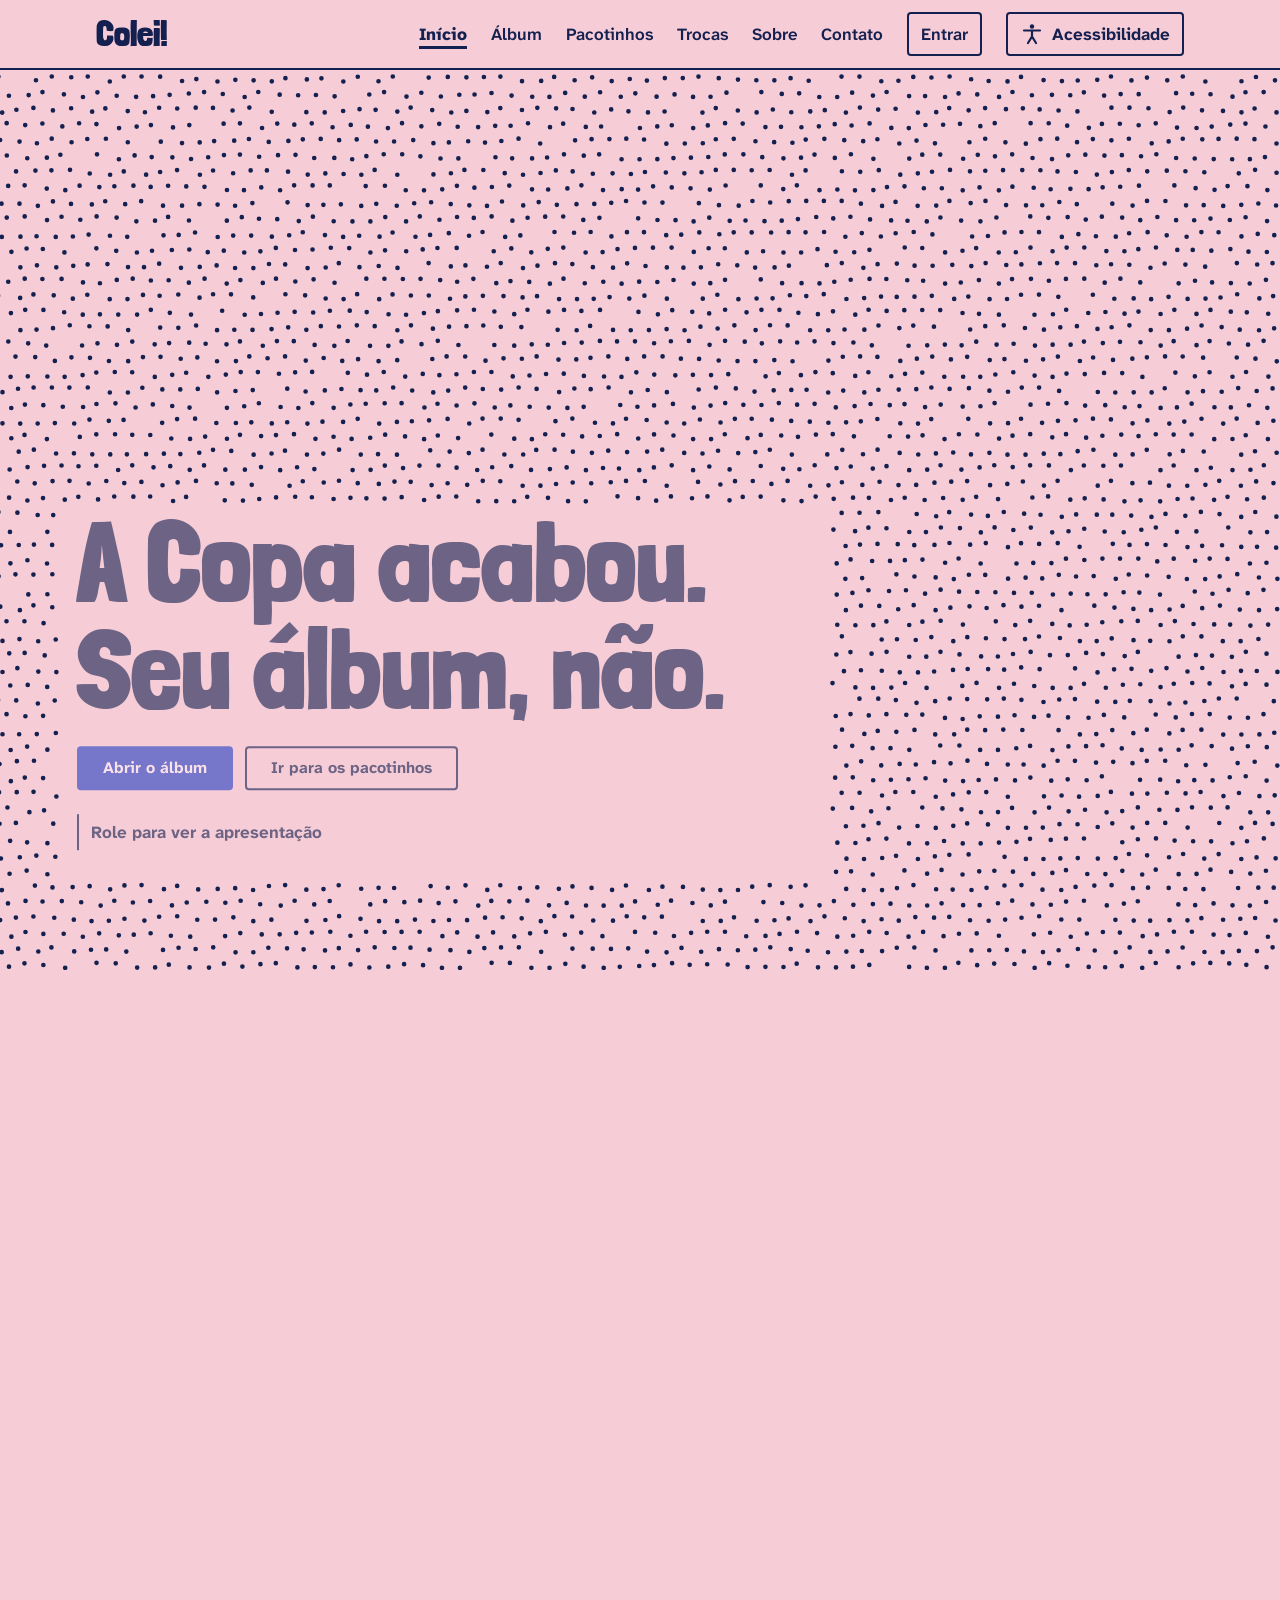
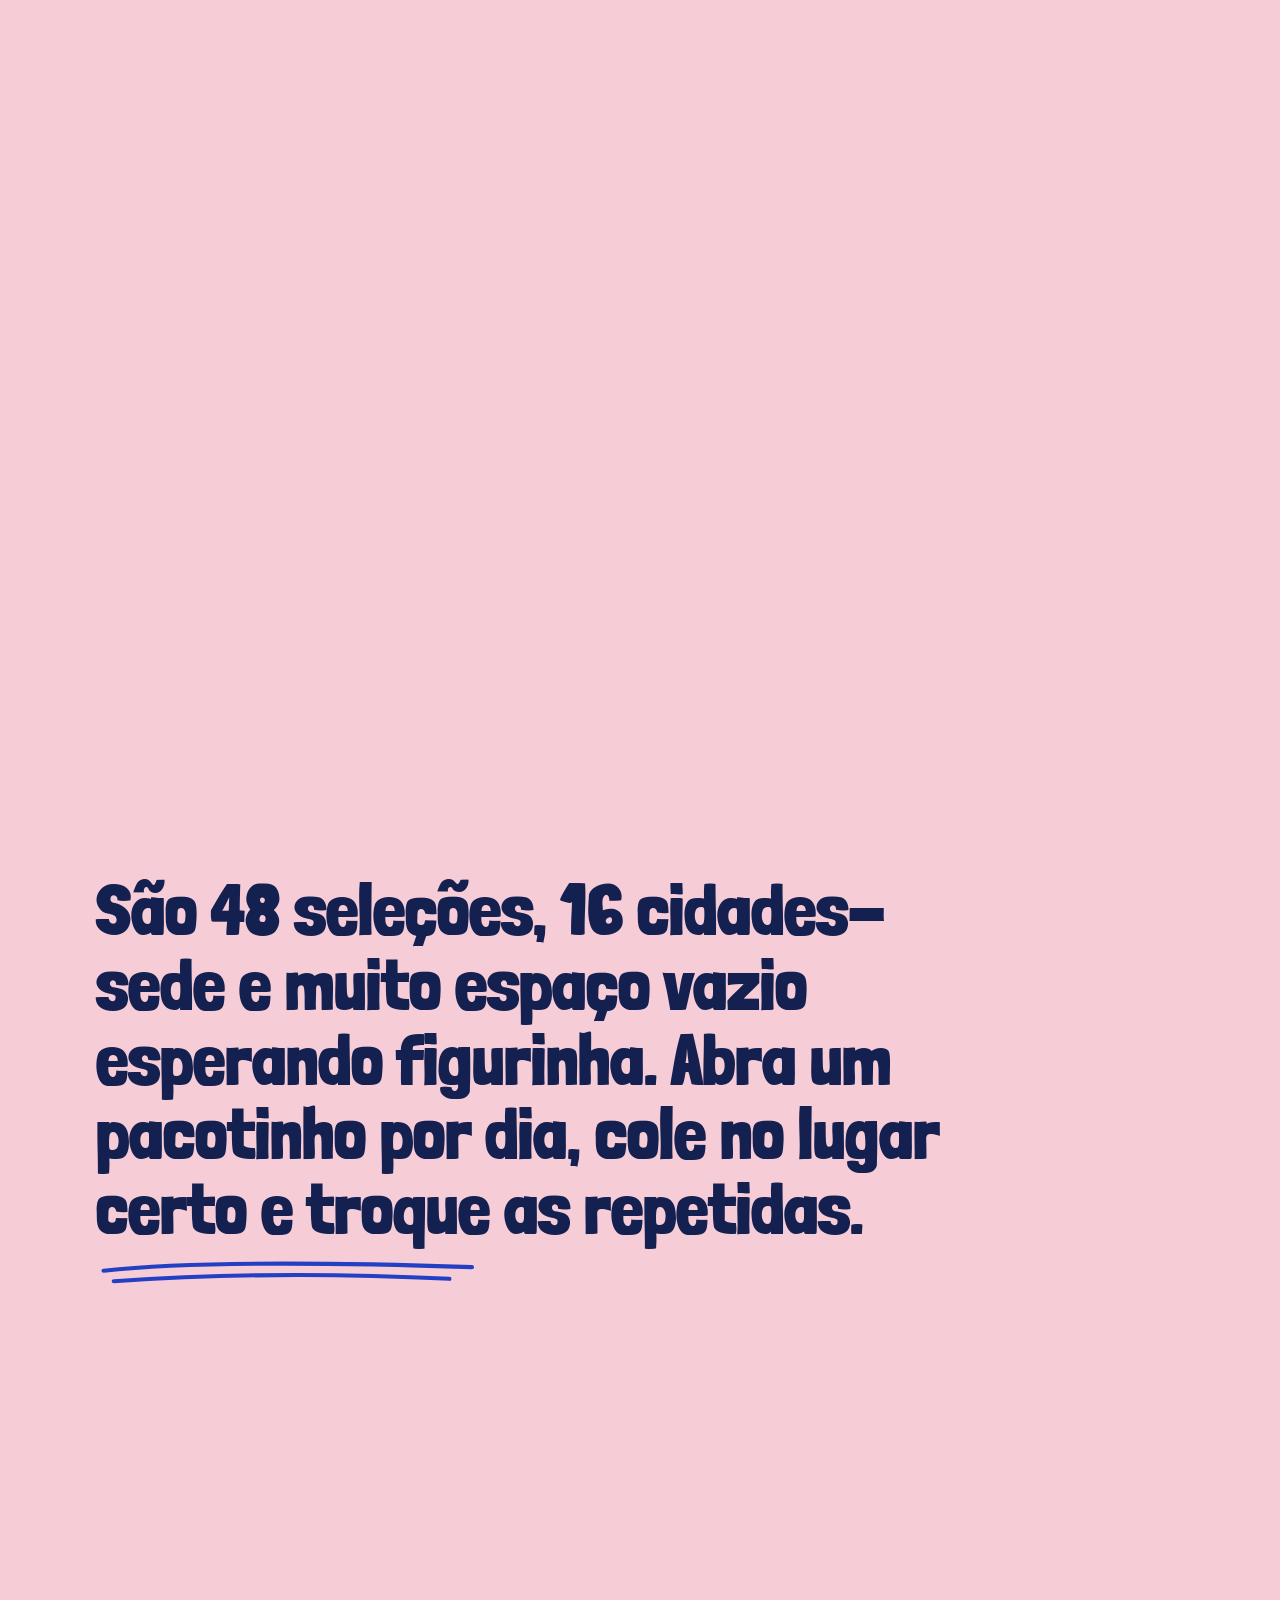
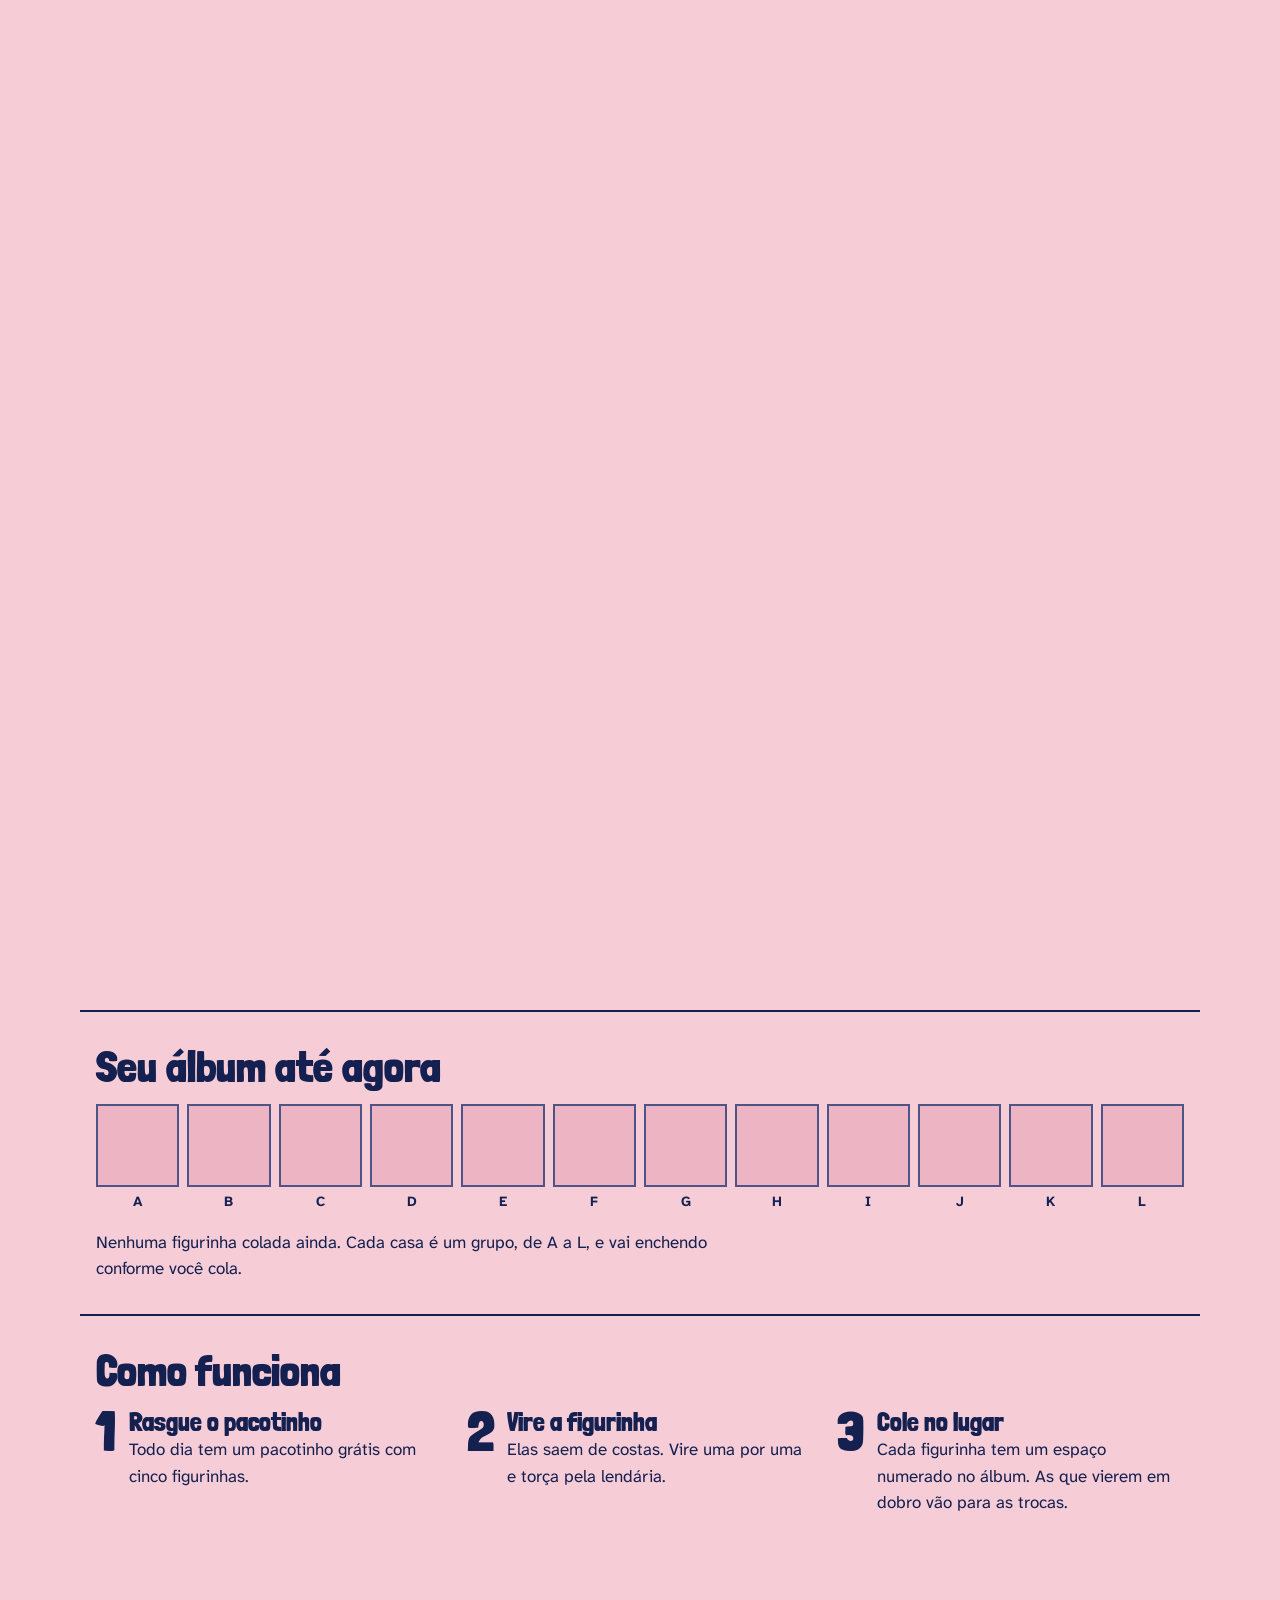
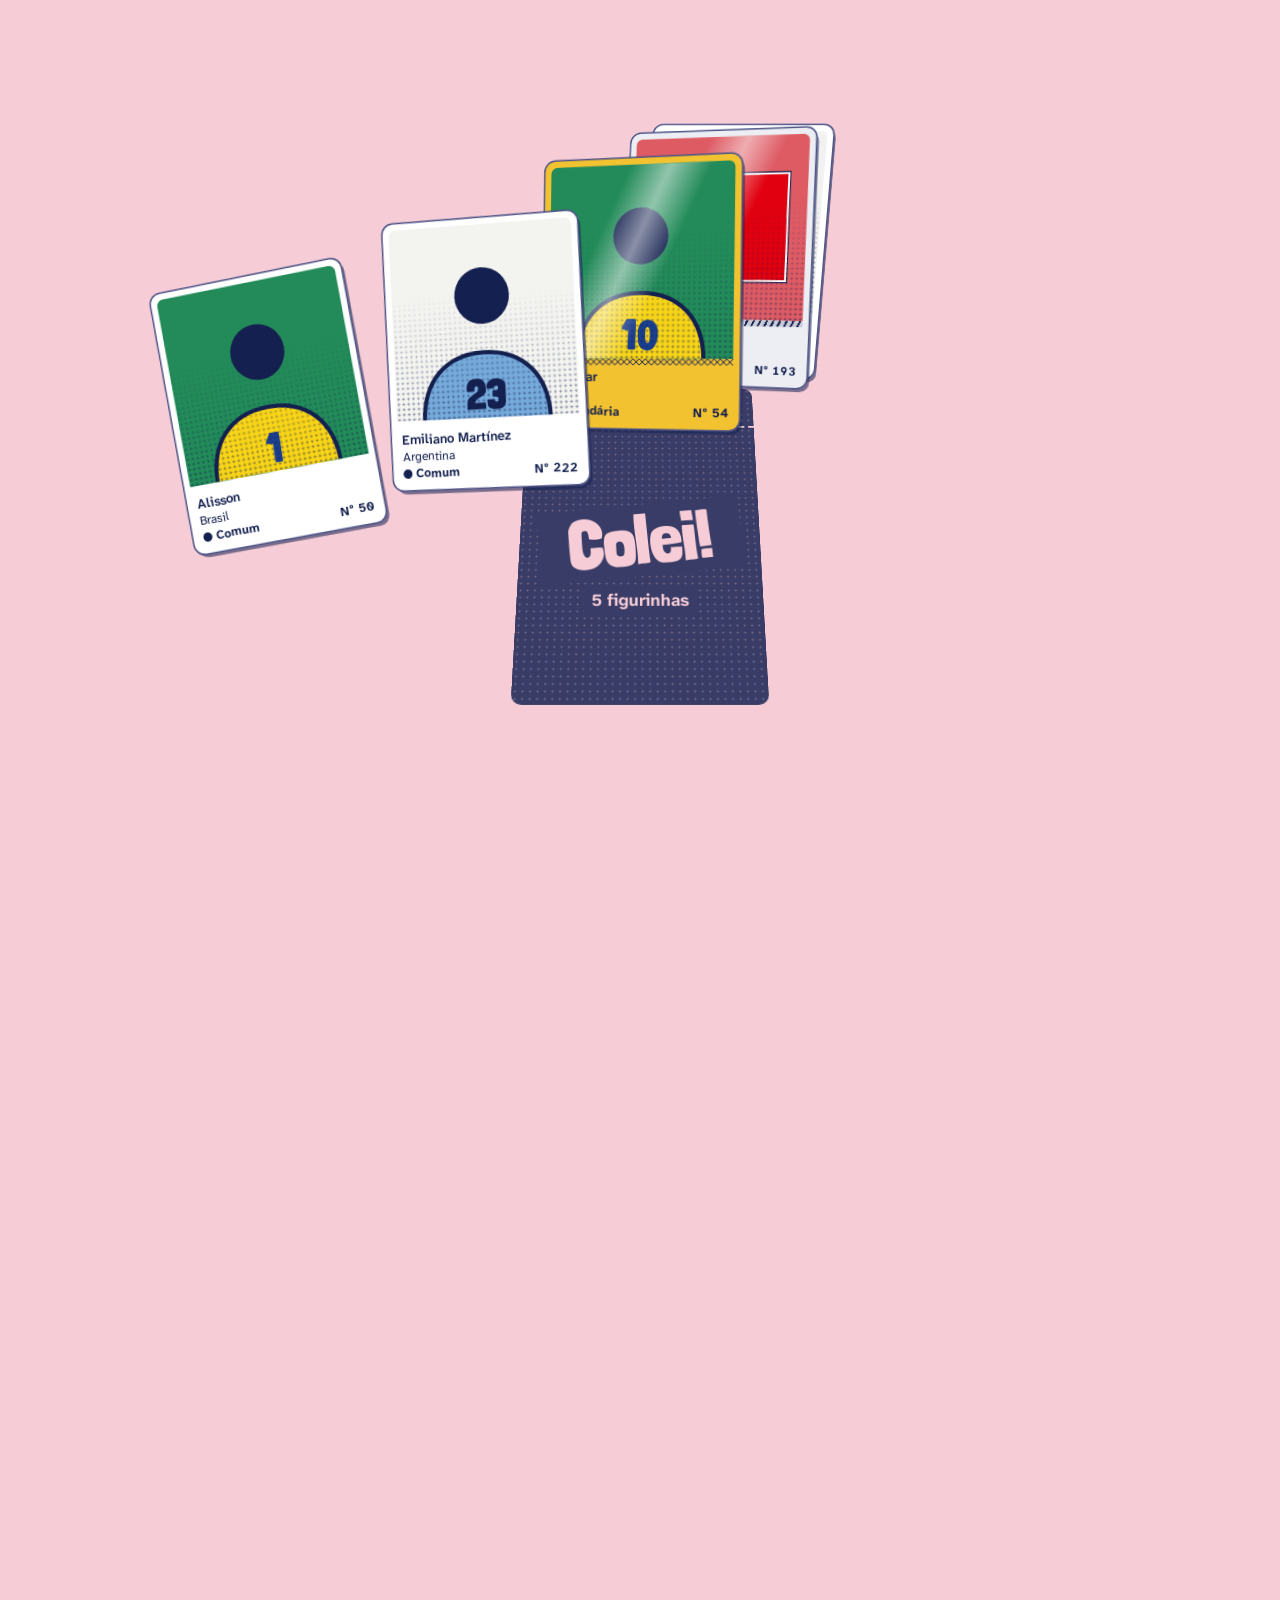
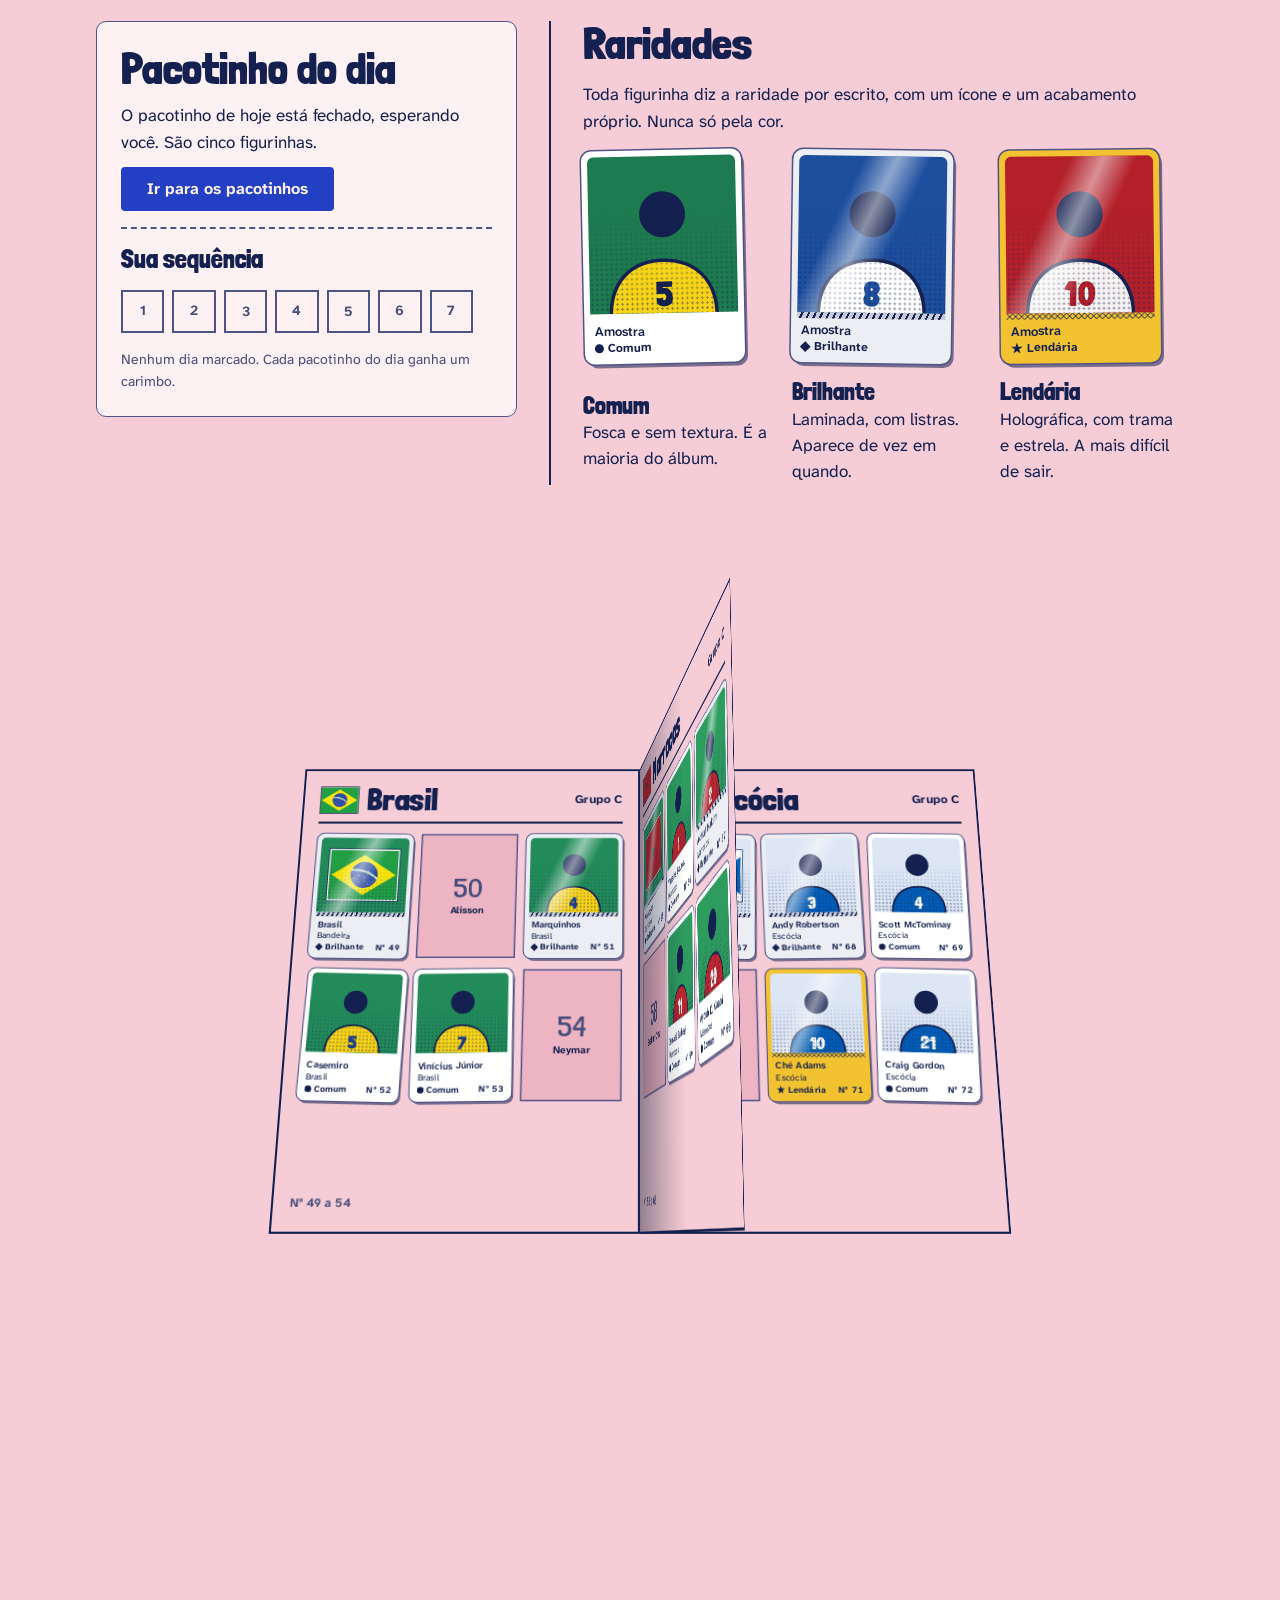
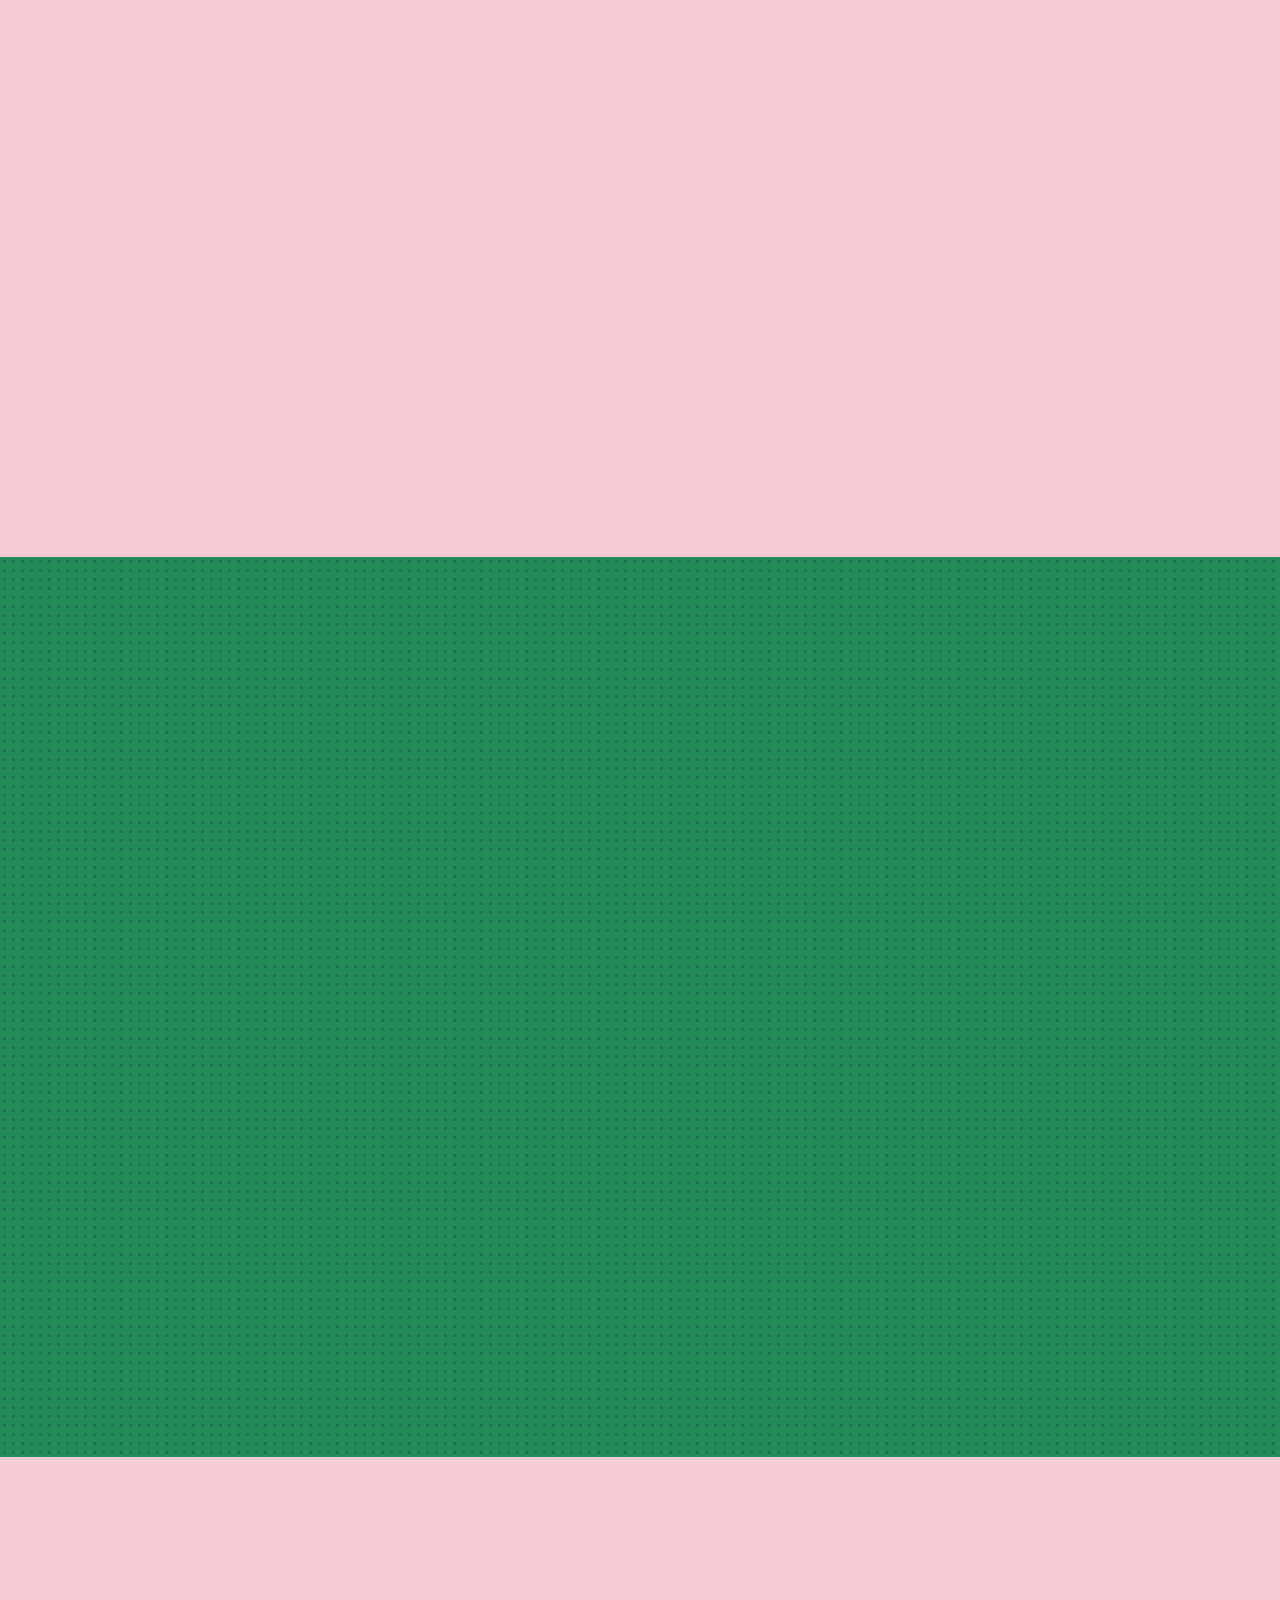
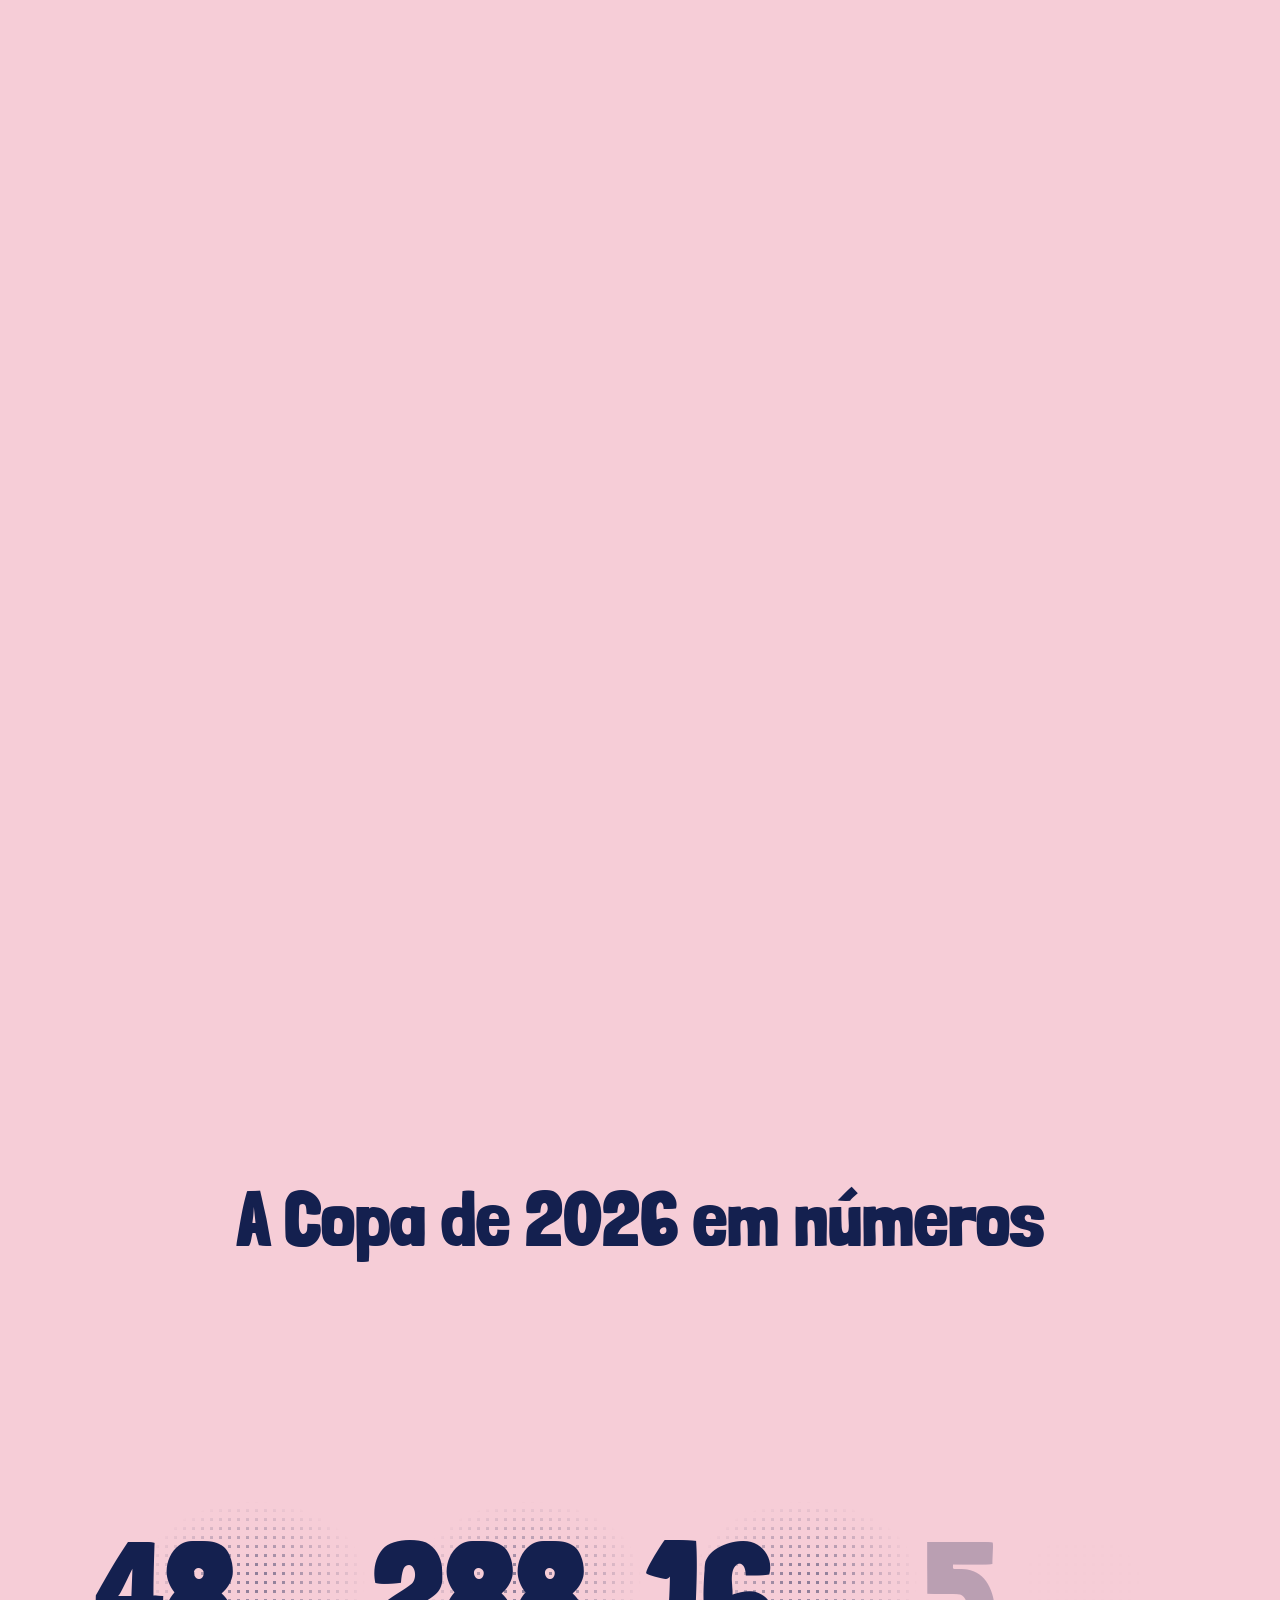
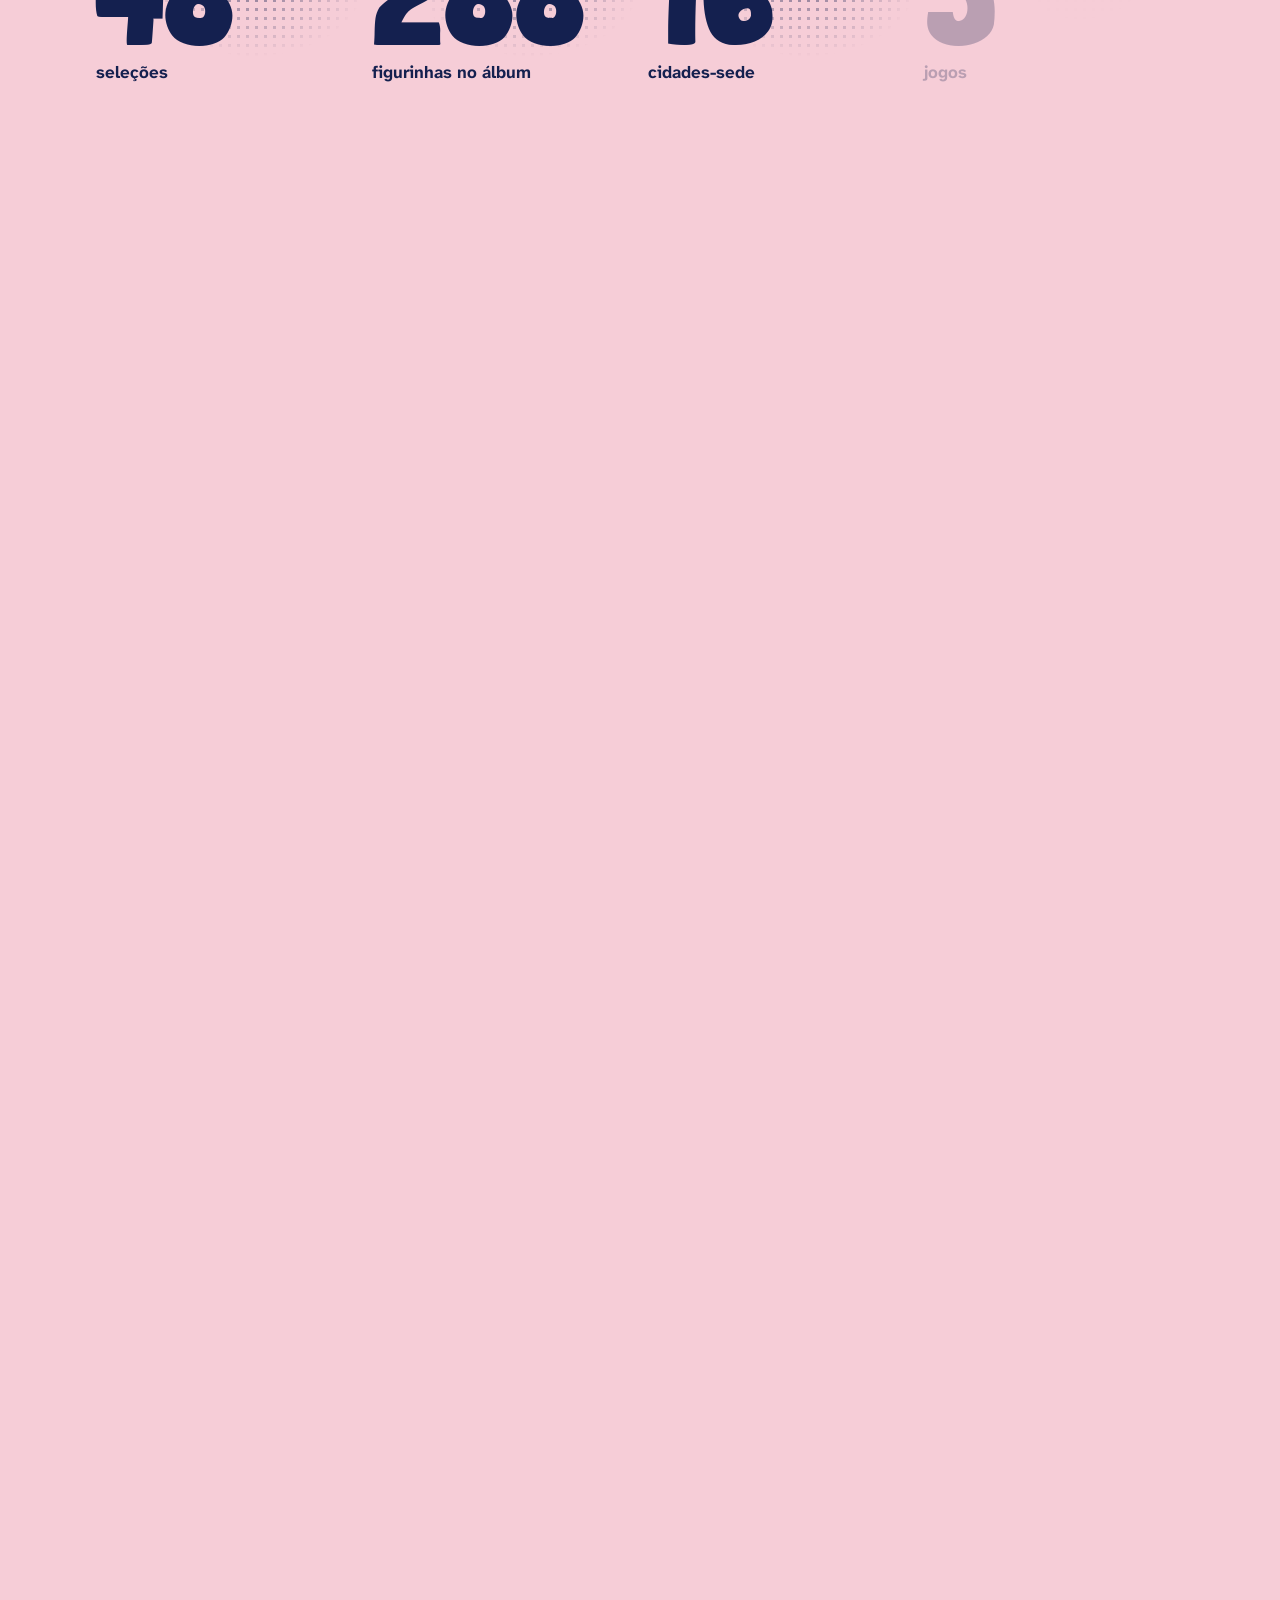
==== commit ccc88ca8: "feat: página inicial em oito cenas presas à rolagem Retícula que forma a marca, frase que acende, pa" ====
--- a/index.html
+++ b/index.html
@@ -15,14 +15,20 @@
   <!-- Mostram o progresso de verdade na página: os dados, o caderninho do progresso e a página. -->
   <script src="js/dados.js" defer></script>
   <script src="js/estado.js" defer></script>
+  <script src="js/figurinha.js" defer></script>
   <script src="js/inicio.js" defer></script>
   <script src="js/carrossel.js" defer></script>
+
+  <!-- As cenas presas à rolagem: o motor e, depois, as oito cenas desta página. -->
+  <script src="js/cenas.js" defer></script>
+  <script src="js/cenas-inicio.js" defer></script>
 
   <link rel="stylesheet" href="css/tokens.css">
   <link rel="stylesheet" href="css/base.css">
   <link rel="stylesheet" href="css/componentes.css">
   <link rel="stylesheet" href="css/paginas.css">
   <link rel="stylesheet" href="css/acessibilidade.css">
+  <link rel="stylesheet" href="css/cenas.css">
 </head>
 <body>
   <!-- Primeiro link da página: quem navega pelo teclado pula o menu e vai direto ao conteúdo. -->
@@ -61,36 +67,44 @@
 
   <main id="conteudo" tabindex="-1">
 
-    <!-- ABERTURA. Página dupla: à esquerda o convite, à direita uma página de amostra do álbum. -->
-    <section class="largura abertura dobra" aria-labelledby="titulo-abertura">
-      <div class="fluxo">
-        <h1 id="titulo-abertura">A Copa acabou. Seu álbum, não.</h1>
-        <p class="abertura-texto">São 48 seleções, 16 cidades-sede e muito espaço vazio esperando figurinha. Abra um pacotinho por dia, cole no lugar certo e troque as repetidas.</p>
-        <p><a class="botao" href="album.html">Abrir o álbum</a></p>
-      </div>
-
-      <!-- O desenho inteiro é lido como uma imagem só, com a descrição do aria-label. -->
-      <div class="amostra" role="img" aria-label="Página de amostra do álbum: três espaços vazios numerados e uma figurinha solta, pronta para colar.">
-        <div class="amostra-vagas">
-          <div class="vaga"><span class="vaga-numero">001</span><span class="vaga-legenda">Falta</span></div>
-          <div class="vaga"><span class="vaga-numero">002</span><span class="vaga-legenda">Falta</span></div>
-          <div class="vaga"><span class="vaga-numero">003</span><span class="vaga-legenda">Falta</span></div>
-        </div>
-        <div class="figurinha figurinha-comum figurinha-solta amostra-solta" style="--campo: #1E7B4F; --camisa: #F7D417; --numero: #14204F">
-          <div class="figurinha-arte">
-            <svg class="figurinha-busto" viewBox="0 0 60 60" preserveAspectRatio="xMidYMax meet" aria-hidden="true" focusable="false">
-              <circle class="busto-cabeca" cx="30" cy="17" r="10"/>
-              <path class="busto-camisa" d="M7 61c0-15 9-24 23-24s23 9 23 24z"/>
-              <text class="busto-numero" x="30" y="57" text-anchor="middle">10</text>
-            </svg>
-          </div>
-          <div class="figurinha-tarja">
-            <span class="figurinha-nome">Sua primeira</span>
-            <span class="figurinha-numero">Nº 003</span>
-          </div>
-        </div>
-      </div>
-    </section>
+    <!-- ABERTURA (cena 1). Os pontinhos de impressão se juntam e formam "Colei!".
+         Parada, a cena mostra o convite ao lado da marca já formada.
+         O desenho é feito pelo js/cenas-inicio.js dentro do <canvas>. -->
+    <section class="cena cena-abertura" style="--altura: 240vh" aria-labelledby="titulo-abertura">
+      <div class="cena-palco">
+        <canvas class="reticula-tela so-com-js" id="reticula-tela" aria-hidden="true"></canvas>
+
+        <div class="abertura-convite" id="abertura-convite">
+          <h1 id="titulo-abertura">A Copa acabou. Seu álbum, não.</h1>
+          <!-- data-visivel-em="0": estes botões aparecem no começo da cena (ver js/cenas.js). -->
+          <p class="abertura-botoes" data-visivel-em="0">
+            <a class="botao" href="album.html">Abrir o álbum</a>
+            <a class="botao botao-contorno" href="pacotinhos.html">Ir para os pacotinhos</a>
+          </p>
+          <p class="rolar-dica" aria-hidden="true"><i></i>Role para ver a apresentação</p>
+        </div>
+
+        <p class="abertura-assinatura" id="abertura-assinatura">O álbum de figurinhas da Copa de 2026</p>
+
+        <!-- Só aparece para quem vê a página parada porque o aparelho pede menos movimento. -->
+        <div class="aviso-movimento" id="aviso-movimento" hidden>
+          <p>A apresentação desta página está parada porque o seu aparelho pede menos movimento.</p>
+          <button class="botao botao-contorno botao-pequeno" type="button" id="ligar-movimento">Ligar as animações neste site</button>
+        </div>
+      </div>
+    </section>
+
+    <!-- A FRASE ACENDE (cena 2). Cada palavra acende quando a rolagem chega nela. -->
+    <div class="cena cena-frase" style="--altura: 220vh">
+      <div class="cena-palco">
+        <div class="frase-caixa">
+          <p class="frase" id="frase">São 48 seleções, 16 cidades-sede e muito espaço vazio esperando figurinha. Abra um pacotinho por dia, cole no lugar certo e troque as repetidas.</p>
+          <svg class="frase-traco" viewBox="0 0 300 24" preserveAspectRatio="none" aria-hidden="true" focusable="false">
+            <path id="frase-traco" pathLength="1" d="M6 10c60-7 150-8 288-3M14 19c80-6 170-7 262-2"/>
+          </svg>
+        </div>
+      </div>
+    </div>
 
     <!-- PROGRESSO. Uma casa por grupo, de A a L. O js/inicio.js enche cada casa
          conforme as figurinhas do grupo são coladas e troca o texto de baixo. -->
@@ -132,6 +146,185 @@
       </ol>
     </section>
 
+    <!-- O PACOTINHO GIRA E ABRE (cena 3). O pacotinho tem frente e costas no espaço 3D
+         do CSS. As cinco figurinhas são postas pelo js/cenas-inicio.js. -->
+    <section class="cena cena-pacote" style="--altura: 360vh" aria-labelledby="titulo-cena-pacote">
+      <div class="cena-palco palco-3d">
+        <h2 class="cena-titulo" id="titulo-cena-pacote">Todo dia, um pacotinho.</h2>
+        <p class="cena-titulo" id="pacote-titulo-2">Dentro dele, cinco figurinhas.</p>
+        <div class="pacote-cena">
+          <div class="pacote-figurinhas so-com-js" id="pacote-figurinhas"></div>
+          <div class="pacote3d" id="pacote3d" aria-hidden="true">
+            <div class="pacote3d-face pacotinho">
+              <span class="pacotinho-aba" id="pacote3d-aba"><span>Rasgue aqui</span></span>
+              <span class="pacotinho-corpo">
+                <span class="pacotinho-marca">Colei!</span>
+                <span class="pacotinho-texto">5 figurinhas</span>
+              </span>
+            </div>
+            <div class="pacote3d-face pacote3d-costas">
+              <span class="pacotinho-texto">Álbum da Copa 2026</span>
+              <span class="pacotinho-texto">Abra pelo picote</span>
+            </div>
+          </div>
+        </div>
+      </div>
+    </section>
+
+    <!-- PACOTINHO DO DIA e RARIDADES, lado a lado na página dupla. -->
+    <section class="largura secao dobra">
+      <div>
+        <article class="cartao" aria-labelledby="titulo-pacotinho">
+          <h2 id="titulo-pacotinho">Pacotinho do dia</h2>
+          <p id="pacotinho-texto">Um pacotinho grátis por dia, com cinco figurinhas. Amanhã tem outro.</p>
+          <p><a class="botao" href="pacotinhos.html">Ir para os pacotinhos</a></p>
+
+          <!-- O canhoto do cupom: a cartela da sequência de dias. -->
+          <div class="cupom-canhoto fluxo">
+            <h3>Sua sequência</h3>
+            <ol class="cartela" id="cartela" aria-label="Cartela de sete dias seguidos">
+              <li><span class="escondido">Dia </span>1</li>
+              <li><span class="escondido">Dia </span>2</li>
+              <li><span class="escondido">Dia </span>3</li>
+              <li><span class="escondido">Dia </span>4</li>
+              <li><span class="escondido">Dia </span>5</li>
+              <li><span class="escondido">Dia </span>6</li>
+              <li><span class="escondido">Dia </span>7</li>
+            </ol>
+            <p class="texto-apoio" id="sequencia-texto">Nenhum dia marcado ainda. Cada pacotinho aberto ganha um carimbo.</p>
+          </div>
+        </article>
+      </div>
+
+      <div class="fluxo">
+        <h2 id="titulo-raridades">Raridades</h2>
+        <p>Toda figurinha diz a raridade por escrito, com um ícone e um acabamento próprio. Nunca só pela cor.</p>
+        <ul class="raridades" aria-labelledby="titulo-raridades">
+          <li>
+            <div class="figurinha figurinha-comum" style="--campo: #1E7B4F; --camisa: #F7D417; --numero: #14204F; --giro: -1.2deg" aria-hidden="true">
+              <div class="figurinha-arte">
+                <svg class="figurinha-busto" viewBox="0 0 60 60" preserveAspectRatio="xMidYMax meet" focusable="false">
+                  <circle class="busto-cabeca" cx="30" cy="17" r="10"/>
+                  <path class="busto-camisa" d="M7 61c0-15 9-24 23-24s23 9 23 24z"/>
+                  <text class="busto-numero" x="30" y="57" text-anchor="middle">5</text>
+                </svg>
+              </div>
+              <div class="figurinha-tarja">
+                <span class="figurinha-nome">Amostra</span>
+                <span class="raridade"><span class="raridade-icone raridade-icone-circulo"></span>Comum</span>
+              </div>
+            </div>
+            <div>
+              <h3>Comum</h3>
+              <p>Fosca e sem textura. É a maioria do álbum.</p>
+            </div>
+          </li>
+          <li>
+            <div class="figurinha figurinha-brilhante" style="--campo: #1D4E9E; --camisa: #FFFFFF; --numero: #1D4E9E; --giro: 0.8deg" aria-hidden="true">
+              <div class="figurinha-arte">
+                <svg class="figurinha-busto" viewBox="0 0 60 60" preserveAspectRatio="xMidYMax meet" focusable="false">
+                  <circle class="busto-cabeca" cx="30" cy="17" r="10"/>
+                  <path class="busto-camisa" d="M7 61c0-15 9-24 23-24s23 9 23 24z"/>
+                  <text class="busto-numero" x="30" y="57" text-anchor="middle">8</text>
+                </svg>
+              </div>
+              <div class="figurinha-tarja">
+                <span class="figurinha-nome">Amostra</span>
+                <span class="raridade"><span class="raridade-icone raridade-icone-losango"></span>Brilhante</span>
+              </div>
+            </div>
+            <div>
+              <h3>Brilhante</h3>
+              <p>Laminada, com listras. Aparece de vez em quando.</p>
+            </div>
+          </li>
+          <li>
+            <div class="figurinha figurinha-lendaria" style="--campo: #B3202A; --camisa: #F6F2F2; --numero: #B3202A; --giro: -0.6deg" aria-hidden="true">
+              <div class="figurinha-arte">
+                <svg class="figurinha-busto" viewBox="0 0 60 60" preserveAspectRatio="xMidYMax meet" focusable="false">
+                  <circle class="busto-cabeca" cx="30" cy="17" r="10"/>
+                  <path class="busto-camisa" d="M7 61c0-15 9-24 23-24s23 9 23 24z"/>
+                  <text class="busto-numero" x="30" y="57" text-anchor="middle">10</text>
+                </svg>
+              </div>
+              <div class="figurinha-tarja">
+                <span class="figurinha-nome">Amostra</span>
+                <span class="raridade"><span class="raridade-icone raridade-icone-estrela"></span>Lendária</span>
+              </div>
+            </div>
+            <div>
+              <h3>Lendária</h3>
+              <p>Holográfica, com trama e estrela. A mais difícil de sair.</p>
+            </div>
+          </li>
+        </ul>
+      </div>
+    </section>
+
+    <!-- O ÁLBUM ABRE (cena 4). Três folhas empilhadas; cada uma tem frente e verso.
+         As páginas (Grupo C, como amostra) são montadas pelo js/cenas-inicio.js. -->
+    <section class="cena cena-album" style="--altura: 360vh" aria-labelledby="titulo-cena-album">
+      <div class="cena-palco palco-3d">
+        <h2 class="cena-titulo" id="titulo-cena-album">O álbum abre na sua frente.</h2>
+        <p class="escondido">Ilustração: a capa do álbum vira e aparecem as páginas do Grupo C, com figurinhas coladas e vagas.</p>
+        <div class="livro so-com-js" id="livro" aria-hidden="true">
+          <div class="folha folha-base"><div class="face face-frente" id="pagina-base"></div></div>
+          <div class="folha" id="folha-1">
+            <div class="face face-frente" id="pagina-2"></div>
+            <div class="face face-verso" id="pagina-3"></div>
+          </div>
+          <div class="folha" id="folha-capa">
+            <div class="face face-frente capa">
+              <span class="capa-marca">Colei!</span>
+              <span class="capa-texto">Álbum de figurinhas</span>
+              <span class="capa-ano">Copa 2026</span>
+            </div>
+            <div class="face face-verso" id="pagina-1"></div>
+          </div>
+        </div>
+        <!-- data-visivel-em="1": este botão só aparece no fim da cena. -->
+        <p class="cena-acao" id="acao-do-album" data-visivel-em="1"><a class="botao" href="album.html">Abrir o meu álbum</a></p>
+      </div>
+    </section>
+
+    <!-- MERGULHO NA FIGURINHA (cena 5). A figurinha cresce até a tela ficar da cor dela. -->
+    <div class="cena cena-mergulho" style="--altura: 240vh">
+      <div class="cena-palco">
+        <div class="mergulho so-com-js" id="mergulho" aria-hidden="true"></div>
+        <div class="mergulho-fim" id="mergulho-fim">
+          <p class="mergulho-etiqueta">Neste álbum, a cor só chega pelas figurinhas.</p>
+        </div>
+      </div>
+    </div>
+
+    <!-- OS NÚMEROS CONTAM (cena 6). Os valores escritos aqui são os finais; o
+         js/cenas-inicio.js confere com os dados e faz a contagem. -->
+    <section class="cena cena-numeros" style="--altura: 240vh" aria-labelledby="titulo-numeros">
+      <div class="cena-palco">
+        <h2 class="cena-titulo" id="titulo-numeros">A Copa de 2026 em números</h2>
+        <dl class="numeros" id="numeros">
+          <div class="numero"><dt>seleções</dt><dd>48</dd></div>
+          <div class="numero"><dt>figurinhas no álbum</dt><dd>288</dd></div>
+          <div class="numero"><dt>cidades-sede</dt><dd>16</dd></div>
+          <div class="numero"><dt>jogos</dt><dd>104</dd></div>
+        </dl>
+      </div>
+    </section>
+
+    <!-- OS GRUPOS ANDAM PARA O LADO (cena 7). A rolagem para baixo move a faixa para
+         o lado. Os doze painéis são postos pelo js/cenas-inicio.js. -->
+    <section class="cena cena-grupos" style="--altura: 420vh" aria-labelledby="titulo-grupos">
+      <div class="cena-palco">
+        <div class="trilha" id="trilha">
+          <div class="trilha-abre">
+            <h2 id="titulo-grupos">12 grupos, de A a L.</h2>
+            <p>A bandeira chega impressa em uma tinta só. No meio da tela, ela vira figurinha e ganha a cor de verdade.</p>
+            <noscript><p>A lista dos grupos aparece com o JavaScript ligado. No <a href="album.html">álbum</a> eles estão todos.</p></noscript>
+          </div>
+        </div>
+      </div>
+    </section>
+
     <!-- CARROSSEL DAS SEDES. Uma sede por vez, com a foto do estádio. Os textos e a foto
          são trocados pelo js/carrossel.js, a partir da lista SEDES de js/dados.js.
          Não passa sozinho: só muda quando a pessoa aperta um botão. -->
@@ -173,96 +366,6 @@
       </div>
     </section>
 
-    <!-- PACOTINHO DO DIA e RARIDADES, lado a lado na página dupla. -->
-    <section class="largura secao dobra">
-      <div>
-        <article class="cartao" aria-labelledby="titulo-pacotinho">
-          <h2 id="titulo-pacotinho">Pacotinho do dia</h2>
-          <p id="pacotinho-texto">Um pacotinho grátis por dia, com cinco figurinhas. Amanhã tem outro.</p>
-          <p><a class="botao" href="pacotinhos.html">Ir para os pacotinhos</a></p>
-
-          <!-- O canhoto do cupom: a cartela da sequência de dias. -->
-          <div class="cupom-canhoto fluxo">
-            <h3>Sua sequência</h3>
-            <ol class="cartela" id="cartela" aria-label="Cartela de sete dias seguidos">
-              <li><span class="escondido">Dia </span>1</li>
-              <li><span class="escondido">Dia </span>2</li>
-              <li><span class="escondido">Dia </span>3</li>
-              <li><span class="escondido">Dia </span>4</li>
-              <li><span class="escondido">Dia </span>5</li>
-              <li><span class="escondido">Dia </span>6</li>
-              <li><span class="escondido">Dia </span>7</li>
-            </ol>
-            <p class="texto-apoio" id="sequencia-texto">Nenhum dia marcado ainda. Cada pacotinho aberto ganha um carimbo.</p>
-          </div>
-        </article>
-      </div>
-
-      <div class="fluxo">
-        <h2 id="titulo-raridades">Raridades</h2>
-        <p>Toda figurinha diz a raridade por escrito, com um ícone e um acabamento próprio. Nunca só pela cor.</p>
-        <ul class="raridades" aria-labelledby="titulo-raridades">
-          <li>
-            <div class="figurinha figurinha-comum" style="--campo: #1E7B4F; --camisa: #F7D417; --numero: #14204F; --giro: -1.2deg" aria-hidden="true">
-              <div class="figurinha-arte">
-                <svg class="figurinha-busto" viewBox="0 0 60 60" preserveAspectRatio="xMidYMax meet" focusable="false">
-                  <circle class="busto-cabeca" cx="30" cy="17" r="10"/>
-                  <path class="busto-camisa" d="M7 61c0-15 9-24 23-24s23 9 23 24z"/>
-                  <text class="busto-numero" x="30" y="57" text-anchor="middle">5</text>
-                </svg>
-              </div>
-              <div class="figurinha-tarja">
-                <span class="figurinha-nome">Amostra</span>
-                <span class="raridade"><span class="raridade-icone raridade-icone-circulo"></span>Comum</span>
-              </div>
-            </div>
-            <div>
-              <h3>Comum</h3>
-              <p>Fosca e sem textura. É a maioria do álbum.</p>
-            </div>
-          </li>
-          <li>
-            <div class="figurinha figurinha-brilhante" style="--campo: #1D4E9E; --camisa: #FFFFFF; --numero: #1D4E9E; --giro: 0.8deg" aria-hidden="true">
-              <div class="figurinha-arte">
-                <svg class="figurinha-busto" viewBox="0 0 60 60" preserveAspectRatio="xMidYMax meet" focusable="false">
-                  <circle class="busto-cabeca" cx="30" cy="17" r="10"/>
-                  <path class="busto-camisa" d="M7 61c0-15 9-24 23-24s23 9 23 24z"/>
-                  <text class="busto-numero" x="30" y="57" text-anchor="middle">8</text>
-                </svg>
-              </div>
-              <div class="figurinha-tarja">
-                <span class="figurinha-nome">Amostra</span>
-                <span class="raridade"><span class="raridade-icone raridade-icone-losango"></span>Brilhante</span>
-              </div>
-            </div>
-            <div>
-              <h3>Brilhante</h3>
-              <p>Laminada, com listras. Aparece de vez em quando.</p>
-            </div>
-          </li>
-          <li>
-            <div class="figurinha figurinha-lendaria" style="--campo: #B3202A; --camisa: #F6F2F2; --numero: #B3202A; --giro: -0.6deg" aria-hidden="true">
-              <div class="figurinha-arte">
-                <svg class="figurinha-busto" viewBox="0 0 60 60" preserveAspectRatio="xMidYMax meet" focusable="false">
-                  <circle class="busto-cabeca" cx="30" cy="17" r="10"/>
-                  <path class="busto-camisa" d="M7 61c0-15 9-24 23-24s23 9 23 24z"/>
-                  <text class="busto-numero" x="30" y="57" text-anchor="middle">10</text>
-                </svg>
-              </div>
-              <div class="figurinha-tarja">
-                <span class="figurinha-nome">Amostra</span>
-                <span class="raridade"><span class="raridade-icone raridade-icone-estrela"></span>Lendária</span>
-              </div>
-            </div>
-            <div>
-              <h3>Lendária</h3>
-              <p>Holográfica, com trama e estrela. A mais difícil de sair.</p>
-            </div>
-          </li>
-        </ul>
-      </div>
-    </section>
-
     <!-- COMO TROCAR. À direita, um bilhete com um exemplo de lista de troca. -->
     <section class="largura secao dobra" aria-labelledby="titulo-trocar">
       <div class="fluxo">
@@ -280,6 +383,18 @@
             <dt>Preciso</dt>
             <dd>007, 088, 133</dd>
           </dl>
+        </div>
+      </div>
+    </section>
+
+    <!-- VOO PELAS FIGURINHAS (cena 8). As figurinhas ficam espalhadas em profundidade
+         e a rolagem leva a câmera por entre elas. -->
+    <section class="cena cena-voo" style="--altura: 300vh" aria-labelledby="voo-titulo">
+      <div class="cena-palco palco-voo">
+        <div class="voo so-com-js" id="voo" aria-hidden="true"></div>
+        <div class="voo-fim" id="voo-fim" data-visivel-em="1">
+          <h2 class="cena-titulo" id="voo-titulo">São 288 para colar.</h2>
+          <p><a class="botao" href="pacotinhos.html">Abrir o pacotinho de hoje</a></p>
         </div>
       </div>
     </section>
--- a/css/paginas.css
+++ b/css/paginas.css
@@ -7,42 +7,9 @@
 
 /* ---------- Início ---------- */
 
-/* Abertura: o título de um lado e a página de amostra do outro */
-.abertura {
-  padding-block: var(--espaco-4) var(--espaco-7);
-  align-items: center;
-}
-
+/* O primeiro parágrafo de cada página, um pouco maior que o texto comum */
 .abertura-texto {
   font-size: var(--texto-medio);
-}
-
-/* Página de amostra: três vagas e uma figurinha solta por cima, torta,
-   como se estivesse na mão, prestes a ser colada */
-.amostra {
-  position: relative;
-  max-width: 34rem;
-  padding-bottom: var(--espaco-7);
-}
-
-.amostra-vagas {
-  display: grid;
-  grid-template-columns: repeat(3, minmax(0, 1fr));
-  gap: var(--espaco-3);
-}
-
-.amostra-solta {
-  position: absolute;
-  right: 3%;
-  bottom: 0;
-  width: 37%;   /* no celular a figurinha é maior, para o texto dela caber */
-  --giro: 7deg;
-}
-
-@media (min-width: 48rem) {
-  .amostra-solta {
-    width: 31%;
-  }
 }
 
 /* Raridades: no celular, figurinha à esquerda e texto à direita;
--- a/css/acessibilidade.css
+++ b/css/acessibilidade.css
@@ -126,11 +126,13 @@
   --tempo-de-virar: 0s;
 }
 
-/* ...ou se o próprio aparelho já pede menos movimento */
+/* ...ou se o próprio aparelho já pede menos movimento.
+   A exceção é quando a pessoa pede as animações de propósito
+   (data-movimento="completo", usado pela página do laboratório). */
 @media (prefers-reduced-motion: reduce) {
-  *,
-  *::before,
-  *::after {
+  html:not([data-movimento="completo"]) *,
+  html:not([data-movimento="completo"]) *::before,
+  html:not([data-movimento="completo"]) *::after {
     animation-duration: 0.01ms !important;
     animation-delay: 0s !important;
     animation-iteration-count: 1 !important;
@@ -138,7 +140,7 @@
     scroll-behavior: auto !important;
   }
 
-  .figurinha-vira {
+  html:not([data-movimento="completo"]) .figurinha-vira {
     --meia-volta: 0deg;
     --tempo-de-virar: 0s;
   }
--- a/css/cenas.css
+++ b/css/cenas.css
@@ -0,0 +1,1021 @@
+/* ==========================================================================
+   cenas.css
+   --------------------------------------------------------------------------
+   As cenas presas à rolagem da página inicial (index.html).
+
+   Cada cena existe de dois jeitos:
+
+   1. PARADA (o padrão deste arquivo). É uma seção comum, com tudo já no
+      lugar. Vale sem JavaScript e para quem pede menos movimento.
+
+   2. EM MOVIMENTO. Quando o js/cenas.js põe a classe "com-cenas" no <html>:
+        .cena        vira uma seção bem alta (240vh = quase duas telas e meia);
+        .cena-palco  gruda no topo da tela (position: sticky) e fica parado
+                     enquanto a pessoa rola por dentro da cena.
+      O CSS só arruma as peças. Quem move cada peça conforme a rolagem é o
+      js/cenas-inicio.js, escrevendo "transform" e "opacity" no elemento.
+
+   Partes:
+   1. A cena e o palco
+   2. Abertura: a retícula forma a marca
+   3. A frase acende
+   4. O pacotinho gira e abre
+   5. O álbum abre
+   6. Mergulho na figurinha
+   7. Os números contam
+   8. Os grupos andam para o lado
+   9. Voo pelas figurinhas
+   ========================================================================== */
+
+/* ---------- 1. A cena e o palco ---------- */
+
+/* O site reserva uma folga no pé da tela para o recado do álbum (ver
+   paginas.css). Esta página não tem recado, e a folga faria o navegador rolar
+   a página sozinho ao dar o foco em um botão de dentro de uma cena. */
+html:has(.cena) {
+  scroll-padding-bottom: 0;
+}
+
+/* Parada: o palco é uma seção igual às outras, no miolo da página */
+.cena-palco {
+  position: relative;
+  max-width: var(--largura-maxima);
+  margin-inline: auto;
+  padding: var(--espaco-6) var(--espaco-4);
+  border-top: 2px solid var(--cor-texto);
+}
+
+.cena + .secao {
+  border-top: 2px solid var(--cor-texto);
+}
+
+/* Em movimento. A altura vem do HTML: style="--altura: 240vh". Quanto mais
+   alta a cena, mais devagar ela anda, porque há mais rolagem para gastar. */
+.com-cenas .cena {
+  height: var(--altura, 300vh);
+}
+
+.com-cenas .cena-palco {
+  position: sticky;
+  top: 0;
+  max-width: none;
+  height: 100vh;
+  height: 100svh;   /* no celular, desconta a barra de endereço do navegador */
+  margin: 0;
+  padding: 0;
+  border: 0;
+  display: grid;
+  place-items: center;
+  align-content: center;
+  overflow: hidden;
+}
+
+/* No celular a tela é mais alta que larga e o dedo rola menos por vez:
+   as cenas ficam 20% mais curtas */
+@media (max-width: 47.99rem) {
+  .com-cenas .cena {
+    height: calc(var(--altura, 300vh) * 0.8);
+  }
+}
+
+/* Título de cena. Parado, é um título comum. */
+.cena-titulo {
+  max-width: none;
+  font-family: var(--fonte-destaque);
+  font-weight: 900;
+  font-size: clamp(2.25rem, 1.25rem + 4.5vw, 4.75rem);
+  line-height: 1;
+  text-wrap: balance;
+}
+
+.cena-titulo + .cena-titulo {
+  margin-top: var(--espaco-2);
+}
+
+/* Em movimento, fica no alto do palco, no meio */
+.com-cenas .cena-titulo {
+  position: absolute;
+  z-index: 4;
+  top: 7vh;
+  left: 0;
+  right: 0;
+  margin: 0;
+  padding-inline: var(--espaco-4);
+  text-align: center;
+  pointer-events: none;
+}
+
+/* O que foi montado pelo JavaScript some quando ele está desligado */
+html:not(.com-js) .so-com-js {
+  display: none;
+}
+
+/* "Role para ver": um fio que desce. Só existe com as cenas em movimento. */
+.rolar-dica {
+  display: none;
+}
+
+.com-cenas .rolar-dica {
+  display: flex;
+  align-items: center;
+  gap: var(--espaco-3);
+  font-weight: 700;
+}
+
+.rolar-dica i {
+  display: block;
+  width: 2px;
+  height: 2.25rem;
+  background: var(--cor-texto);
+  transform-origin: top;
+  animation: fio-descendo 1.6s ease-in-out 3;   /* três vezes e para */
+}
+
+@keyframes fio-descendo {
+  0% { transform: scaleY(0); }
+  60% { transform: scaleY(1); opacity: 1; }
+  100% { transform: scaleY(1); opacity: 0; }
+}
+
+/* ---------- 2. Abertura: a retícula forma a marca ---------- */
+
+/* Na página inicial a abertura encosta no cabeçalho, sem a folga de cima do <main> */
+main:has(> .cena-abertura) {
+  padding-top: 0;
+}
+
+.cena-abertura .cena-palco {
+  display: grid;
+  gap: var(--espaco-5);
+  align-items: center;
+  border-top: 0;
+}
+
+.abertura-convite {
+  order: -1;   /* no celular, o convite vem antes do desenho */
+}
+
+.abertura-convite > * + * {
+  margin-top: var(--espaco-5);
+}
+
+.abertura-botoes {
+  display: flex;
+  flex-wrap: wrap;
+  gap: var(--espaco-3);
+}
+
+/* A tela de desenho (canvas) onde os pontinhos são desenhados.
+   Parada, mostra a marca já formada. */
+.reticula-tela {
+  display: block;
+  width: 100%;
+  aspect-ratio: 5 / 2;
+}
+
+.abertura-assinatura {
+  max-width: none;
+  text-align: center;
+  font-family: var(--fonte-destaque);
+  font-weight: 300;
+  font-size: clamp(1.5rem, 1rem + 2vw, 2.25rem);
+  line-height: 1.1;
+}
+
+/* O aviso para quem está vendo a página parada sem ter pedido isso no site */
+.aviso-movimento {
+  display: flex;
+  flex-wrap: wrap;
+  align-items: center;
+  gap: var(--espaco-3);
+  padding: var(--espaco-3) var(--espaco-4);
+  border: 2px dashed var(--cor-borda);
+  font-size: var(--texto-pequeno);
+}
+
+@media (min-width: 48rem) {
+  .cena-abertura .cena-palco {
+    grid-template-columns: 5fr 7fr;
+    column-gap: var(--espaco-6);
+  }
+
+  .abertura-convite {
+    grid-row: 1 / span 2;
+  }
+
+  .aviso-movimento {
+    grid-column: 1 / -1;
+  }
+}
+
+/* Em movimento: o desenho cobre o palco inteiro e o convite fica embaixo,
+   à esquerda, como em um cartaz */
+.com-cenas .cena-abertura .cena-palco {
+  display: block;
+}
+
+.com-cenas .reticula-tela {
+  position: absolute;
+  inset: 0;
+  height: 100%;
+  aspect-ratio: auto;
+}
+
+.com-cenas .abertura-convite {
+  position: absolute;
+  z-index: 2;
+  left: max(var(--espaco-4), 6vw);
+  right: max(var(--espaco-4), 6vw);
+  /* A folga de baixo é a altura do cabeçalho ("--cabecalho" vem do JavaScript):
+     assim o convite aparece inteiro na primeira tela, com o cabeçalho ainda em cima */
+  bottom: max(calc(var(--cabecalho, 5rem) + 1.5rem), 12vh);
+  max-width: 46rem;
+}
+
+.com-cenas .abertura-convite h1 {
+  font-size: clamp(3rem, 1.25rem + 7.5vw, 7rem);
+}
+
+.com-cenas .abertura-assinatura {
+  position: absolute;
+  left: 0;
+  right: 0;
+  top: 70%;   /* o JavaScript acerta a altura, logo abaixo das letras */
+  padding-inline: var(--espaco-4);
+  opacity: 0;
+}
+
+/* ---------- 3. A frase acende ---------- */
+
+.frase {
+  max-width: 24ch;
+  font-family: var(--fonte-destaque);
+  font-weight: 900;
+  font-size: clamp(2rem, 1rem + 4.4vw, 4.5rem);
+  line-height: 1.04;
+}
+
+/* O sublinhado de caneta: o traço inteiro mede 1 (pathLength="1" no HTML).
+   "--falta" diz quanto do traço ainda não foi desenhado. */
+.frase-traco {
+  display: block;
+  width: min(100%, 24rem);
+  height: 1.75rem;
+  margin-top: var(--espaco-3);
+  overflow: visible;
+}
+
+.frase-traco path {
+  fill: none;
+  stroke: var(--cor-acao);
+  stroke-width: 3.5;
+  stroke-linecap: round;
+  stroke-dasharray: 1;
+  stroke-dashoffset: var(--falta, 0);
+}
+
+.com-cenas .frase-caixa {
+  width: 100%;
+  max-width: var(--largura-maxima);
+  padding-inline: var(--espaco-4);
+}
+
+/* Em movimento, a palavra que ainda não acendeu fica com a tinta bem diluída */
+.com-cenas .frase span {
+  transition: color 260ms ease-out;
+}
+
+.com-cenas .frase span:not(.acesa) {
+  color: var(--cor-vaga);
+  color: color-mix(in srgb, var(--cor-texto) 16%, transparent);
+}
+
+/* ---------- 4. O pacotinho gira e abre ---------- */
+
+/* Parada: o pacotinho de um lado e as cinco figurinhas do outro */
+.pacote-cena {
+  --pacote-l: 9rem;
+  display: flex;
+  flex-wrap: wrap;
+  align-items: center;
+  gap: var(--espaco-5);
+  margin-top: var(--espaco-5);
+}
+
+.pacote3d {
+  order: -1;
+  position: relative;
+  flex: none;
+  width: var(--pacote-l);
+  height: calc(var(--pacote-l) * 1.4);
+  rotate: -3deg;
+}
+
+.pacote3d .pacotinho {
+  width: 100%;
+  height: 100%;
+  aspect-ratio: auto;
+  rotate: none;
+  cursor: default;
+}
+
+.pacote3d .pacotinho-marca {
+  font-size: calc(var(--pacote-l) * 0.3);
+}
+
+.pacote3d-costas {
+  display: none;
+}
+
+.pacote-figurinhas {
+  flex: 1 1 18rem;
+  display: grid;
+  grid-template-columns: repeat(auto-fill, minmax(7.5rem, 1fr));
+  gap: var(--espaco-4);
+}
+
+/* Em movimento: tudo no mesmo ponto do espaço, uma peça na frente da outra.
+   "perspective" é a distância do olho até a tela. Sem ela, girar em 3D
+   pareceria só achatar a peça. */
+.com-cenas .palco-3d {
+  perspective: 1100px;
+}
+
+.com-cenas .pacote-cena {
+  --pacote-l: clamp(9rem, 27vmin, 15rem);
+  position: relative;
+  display: block;
+  width: var(--pacote-l);
+  height: calc(var(--pacote-l) * 1.4);
+  margin-top: 9vh;
+  transform-style: preserve-3d;   /* os filhos ficam no mesmo espaço 3D */
+}
+
+.com-cenas .pacote3d {
+  position: absolute;
+  inset: 0;
+  width: auto;
+  height: auto;
+  rotate: none;
+  transform-style: preserve-3d;
+}
+
+/* As duas faces ocupam o mesmo lugar. "backface-visibility: hidden" esconde
+   a face que está de costas para quem olha. */
+.com-cenas .pacote3d-face {
+  position: absolute;
+  inset: 0;
+  backface-visibility: hidden;
+}
+
+.com-cenas .pacote3d-costas {
+  transform: rotateY(180deg);
+  display: flex;
+  flex-direction: column;
+  align-items: center;
+  justify-content: center;
+  gap: var(--espaco-3);
+  padding: var(--espaco-3);
+  background: var(--cor-etiqueta-fundo);
+  color: var(--cor-etiqueta-texto);
+  border-radius: var(--raio-adesivo);
+  text-align: center;
+}
+
+.pacote3d-costas::before {
+  content: "";
+  position: absolute;
+  inset: 0;
+  background: radial-gradient(circle, currentColor 0.8px, transparent 1.2px) 0 0 / 7px 7px;
+  opacity: 0.3;
+}
+
+.com-cenas .pacote-figurinhas {
+  position: absolute;
+  inset: 0;
+  display: block;
+  transform-style: preserve-3d;
+}
+
+/* Cada figurinha começa escondida atrás do pacotinho, bem no meio dele */
+.com-cenas .pacote-carta {
+  position: absolute;
+  left: 50%;
+  top: 50%;
+  width: calc(var(--pacote-l) * 0.8);
+  margin-left: calc(var(--pacote-l) * -0.4);
+  margin-top: calc(var(--pacote-l) * -0.5333);
+  opacity: 0;
+}
+
+/* ---------- 5. O álbum abre ---------- */
+
+/* Parada: o álbum já aberto, com duas páginas lado a lado */
+.livro {
+  display: grid;
+  grid-template-columns: repeat(2, minmax(0, 1fr));
+  max-width: 40rem;
+  margin-top: var(--espaco-5);
+}
+
+.folha {
+  display: contents;   /* a folha "some" e as faces dela viram filhas diretas da grade */
+}
+
+.face {
+  position: relative;
+  aspect-ratio: 1 / 1.35;
+  overflow: hidden;
+  background: var(--cor-fundo);
+  border: 2px solid var(--cor-texto);
+}
+
+/* Parada, só aparecem as duas páginas da primeira abertura */
+html:not(.com-cenas) .capa,
+html:not(.com-cenas) #pagina-3,
+html:not(.com-cenas) #pagina-base {
+  display: none;
+}
+
+#pagina-1 { order: 1; }
+#pagina-2 { order: 2; }
+
+.cena-acao {
+  margin-top: var(--espaco-5);
+}
+
+/* Em movimento. A caixa do livro tem o tamanho de UMA página (a da direita).
+   As folhas giram em torno da borda esquerda dela, que é a lombada. */
+.com-cenas .livro {
+  --pagina-l: min(46vw, 22rem, calc((100vh - 15rem) / 1.35));
+  position: relative;
+  display: block;
+  width: var(--pagina-l);
+  max-width: none;
+  height: calc(var(--pagina-l) * 1.35);
+  margin-top: 5vh;
+  transform-style: preserve-3d;
+}
+
+@supports (height: 100svh) {
+  .com-cenas .livro {
+    --pagina-l: min(46vw, 22rem, calc((100svh - 15rem) / 1.35));
+  }
+}
+
+.com-cenas .folha {
+  display: block;
+  position: absolute;
+  inset: 0;
+  transform-origin: left center;   /* gira em torno da lombada */
+  transform-style: preserve-3d;
+}
+
+/* Cada folha tem duas faces: a frente e o verso (este já nasce virado) */
+.com-cenas .face {
+  display: block;
+  position: absolute;
+  inset: 0;
+  aspect-ratio: auto;
+  backface-visibility: hidden;
+}
+
+.com-cenas .face-verso {
+  transform: rotateY(180deg);
+}
+
+/* Enquanto a folha vira, o lado da lombada escurece ("--sombra" vem do JavaScript) */
+.com-cenas .face::after {
+  content: "";
+  position: absolute;
+  inset: 0;
+  pointer-events: none;
+  background: linear-gradient(to right, rgba(10, 16, 40, 0.6), transparent 55%);
+  opacity: var(--sombra, 0);
+}
+
+.com-cenas .face-verso::after {
+  background: linear-gradient(to left, rgba(10, 16, 40, 0.6), transparent 55%);
+}
+
+/* A capa: o negativo da página, como o pacotinho */
+.com-cenas .capa {
+  display: flex;
+  flex-direction: column;
+  align-items: center;
+  justify-content: center;
+  gap: calc(var(--pagina-l) * 0.03);
+  background: var(--cor-etiqueta-fundo);
+  color: var(--cor-etiqueta-texto);
+  border-color: var(--cor-etiqueta-fundo);
+  text-align: center;
+}
+
+.capa::before {
+  content: "";
+  position: absolute;
+  inset: 0;
+  background: radial-gradient(circle, currentColor 0.9px, transparent 1.3px) 0 0 / 8px 8px;
+  opacity: 0.3;
+}
+
+.capa span {
+  position: relative;   /* na frente dos pontinhos */
+  padding: 0 0.3em;
+  background: var(--cor-etiqueta-fundo);
+}
+
+.capa-marca {
+  font-family: var(--fonte-destaque);
+  font-weight: 900;
+  font-size: calc(var(--pagina-l) * 0.34);
+  line-height: 1;
+  rotate: -6deg;
+}
+
+.capa-texto {
+  font-weight: 700;
+  font-size: calc(var(--pagina-l) * 0.06);
+}
+
+.capa-ano {
+  font-family: var(--fonte-destaque);
+  font-weight: 300;
+  font-size: calc(var(--pagina-l) * 0.13);
+  line-height: 1;
+}
+
+.com-cenas .cena-acao {
+  position: absolute;
+  z-index: 4;
+  left: 0;
+  right: 0;
+  bottom: 5vh;
+  margin: 0;
+  max-width: none;
+  text-align: center;
+  opacity: 0;
+}
+
+/* O miolo da página é desenhado sempre com 480 por 648 pixels e depois
+   encolhido ou aumentado ("--escala" vem do JavaScript) para caber na folha.
+   Assim a página do álbum se comporta como uma gravura: tudo cresce junto. */
+.miolo {
+  position: absolute;
+  left: 0;
+  top: 0;
+  width: 480px;
+  height: 648px;
+  display: grid;
+  grid-template-rows: auto 1fr auto;
+  gap: 16px;
+  padding: 22px;
+  transform-origin: 0 0;
+  transform: scale(var(--escala, 1));
+}
+
+.miolo-cabeca {
+  display: flex;
+  align-items: center;
+  gap: 12px;
+  padding-bottom: 10px;
+  border-bottom: 3px solid var(--cor-texto);
+}
+
+.miolo-cabeca img {
+  flex: none;
+  width: 56px;
+  border: 1px solid var(--cor-texto);
+}
+
+.miolo-nome {
+  font-family: var(--fonte-destaque);
+  font-weight: 900;
+  font-size: 46px;
+  line-height: 1;
+}
+
+.miolo-grupo {
+  margin-left: auto;
+  font-size: 18px;
+  font-weight: 700;
+  white-space: nowrap;
+}
+
+.miolo-grade {
+  display: grid;
+  grid-template-columns: repeat(3, minmax(0, 1fr));
+  gap: 16px 12px;
+  align-content: start;
+}
+
+.miolo-grade > * {
+  min-width: 0;
+}
+
+.miolo .vaga {
+  padding: 4px;
+}
+
+.miolo .vaga-numero {
+  font-size: 40px;
+}
+
+.miolo .vaga-nome {
+  font-size: 14px;
+}
+
+.miolo-pe {
+  color: var(--cor-texto-secundario);
+  font-size: 16px;
+  font-weight: 700;
+}
+
+/* ---------- 6. Mergulho na figurinha ---------- */
+
+/* Parada: só a faixa de cor com a etiqueta. A figurinha que cresce não aparece. */
+.mergulho {
+  display: none;
+}
+
+/* A camada de cor. A cor é a do retrato da figurinha ("--campo", posta pelo
+   JavaScript; sem ele, fica a tinta da página). */
+.mergulho-fim {
+  display: grid;
+  place-items: center;
+  padding: var(--espaco-7) var(--espaco-4);
+  background-color: var(--campo, var(--cor-texto));
+  background-image: radial-gradient(circle, rgba(20, 32, 79, 0.3) 1.2px, transparent 1.7px);
+  background-size: 9px 9px;
+}
+
+/* Nenhum texto é escrito direto em cima da cor da seleção: a frase vem em
+   uma etiqueta de papel branco, colada como uma figurinha. */
+.mergulho-etiqueta {
+  max-width: 15ch;
+  padding: var(--espaco-5);
+  background: var(--cor-figurinha-papel);
+  color: var(--cor-figurinha-tinta);
+  border-radius: var(--raio-adesivo);
+  box-shadow: var(--sombra-colada);
+  rotate: -1.5deg;
+  font-family: var(--fonte-destaque);
+  font-weight: 900;
+  font-size: clamp(2.25rem, 1.25rem + 4.5vw, 4.75rem);
+  line-height: 1;
+  text-wrap: balance;
+}
+
+.com-cenas .mergulho {
+  display: block;
+  width: clamp(9rem, 30vmin, 14rem);
+}
+
+.com-cenas .mergulho-fim {
+  position: absolute;
+  inset: 0;
+  z-index: 3;
+  opacity: 0;
+}
+
+/* ---------- 7. Os números contam ---------- */
+
+.numeros {
+  display: grid;
+  grid-template-columns: repeat(2, minmax(0, 1fr));
+  gap: var(--espaco-6) var(--espaco-4);
+  margin-top: var(--espaco-6);
+}
+
+@media (min-width: 60rem) {
+  .numeros {
+    grid-template-columns: repeat(4, minmax(0, 1fr));
+  }
+}
+
+/* "--aceso" vai de 0 a 1 conforme chega a vez do número. Parado, vale 1. */
+.numero {
+  position: relative;
+  isolation: isolate;
+  display: flex;
+  flex-direction: column-reverse;   /* no HTML vem a legenda e depois o número; na tela, o número fica em cima */
+  opacity: calc(0.22 + var(--aceso, 1) * 0.78);
+}
+
+.numero dd {
+  margin: 0;
+  font-family: var(--fonte-destaque);
+  font-weight: 900;
+  font-size: clamp(4rem, 1.5rem + 10vw, 9rem);
+  line-height: 0.9;
+}
+
+.numero dt {
+  font-weight: 700;
+}
+
+/* A mancha de retícula atrás do número: bolinhas que somem em direção à borda */
+.numero::before {
+  content: "";
+  position: absolute;
+  z-index: -1;
+  inset: -2rem -1rem 1.5rem 15%;
+  background: radial-gradient(circle, var(--cor-texto) 1.5px, transparent 2px) 0 0 / 9px 9px;
+  -webkit-mask-image: radial-gradient(closest-side, #000 15%, transparent 95%);
+  mask-image: radial-gradient(closest-side, #000 15%, transparent 95%);
+  opacity: calc(var(--aceso, 1) * 0.45);
+}
+
+.com-cenas .numeros {
+  width: 100%;
+  max-width: var(--largura-maxima);
+  margin-top: 9vh;
+  padding-inline: var(--espaco-4);
+}
+
+/* ---------- 8. Os grupos andam para o lado ---------- */
+
+/* Parada: os doze grupos em uma grade */
+.trilha {
+  display: grid;
+  grid-template-columns: repeat(auto-fill, minmax(min(100%, 15rem), 1fr));
+  gap: var(--espaco-6) var(--espaco-5);
+}
+
+.trilha-abre {
+  grid-column: 1 / -1;
+}
+
+.trilha-abre p {
+  margin-top: var(--espaco-4);
+  font-size: var(--texto-medio);
+}
+
+.grupo {
+  display: grid;
+  gap: var(--espaco-3);
+  align-content: start;
+  padding-top: var(--espaco-3);
+  border-top: 2px solid var(--cor-texto);
+}
+
+.grupo h3 {
+  display: flex;
+  align-items: baseline;
+  gap: var(--espaco-3);
+  font-size: var(--titulo-3);
+}
+
+/* A letra do grupo, bem grande */
+.grupo-letra {
+  font-size: clamp(4.5rem, 3rem + 6vw, 7.5rem);
+  line-height: 0.8;
+}
+
+.grupo-selecoes {
+  list-style: none;
+  padding: 0;
+  display: grid;
+  grid-template-columns: repeat(2, minmax(0, 1fr));
+  gap: var(--espaco-4) var(--espaco-3);
+}
+
+.grupo-selecoes li {
+  display: grid;
+  gap: var(--espaco-2);
+  font-weight: 700;
+  line-height: 1.2;
+}
+
+/* O selo: a bandeira de uma seleção.
+   "--f" vai de 0 (grupo longe do meio da tela) a 1 (grupo no meio).
+   Com 0 ele é uma vaga impressa em uma tinta só, de canto vivo.
+   Com 1 ele é uma figurinha: colorida, de canto arredondado e um pouco torta.
+   A impressão em uma tinta usa a mesma receita das fotos do site
+   (ver "Foto em uma tinta só", em componentes.css). */
+.selo {
+  position: relative;
+  overflow: hidden;
+  isolation: isolate;
+  aspect-ratio: 4 / 3;
+  background: var(--cor-foto-luz);
+  border: 2px solid var(--cor-texto);
+  border-radius: calc(var(--f, 1) * var(--raio-adesivo));
+  rotate: calc(var(--f, 1) * var(--torto, -1.5deg));
+  transition: border-color 200ms, box-shadow 200ms;
+}
+
+.grupo-selecoes li:nth-child(even) .selo {
+  --torto: 1.2deg;
+}
+
+.selo img {
+  display: block;
+  width: 100%;
+  height: 100%;
+  object-fit: cover;
+  filter: grayscale(calc(1 - var(--f, 1)));
+}
+
+.selo::before,
+.selo::after {
+  content: "";
+  position: absolute;
+  inset: 0;
+  pointer-events: none;
+  opacity: calc(1 - var(--f, 1));
+}
+
+.selo::before {
+  background: var(--cor-foto-sombra);
+  mix-blend-mode: screen;
+}
+
+.selo::after {
+  background: var(--cor-foto-luz);
+  mix-blend-mode: multiply;
+}
+
+/* Passou da metade do caminho: ganha a borda branca e a sombra de quem foi colado */
+.grupo-colado .selo {
+  border-color: var(--cor-figurinha-papel);
+  box-shadow: 0 0 0 2px var(--cor-figurinha-papel), var(--sombra-colada);
+}
+
+.grupo-numeros {
+  color: var(--cor-texto-secundario);
+  font-size: var(--texto-pequeno);
+}
+
+.grupo a {
+  display: inline-flex;
+  align-items: center;
+  min-height: 2.75rem;   /* 44 px: alvo de toque confortável */
+  font-weight: 700;
+}
+
+/* Em movimento: a faixa vira uma fila única, bem mais larga que a tela.
+   A rolagem para baixo empurra a fila para a esquerda. */
+.com-cenas .trilha {
+  position: absolute;
+  top: 0;
+  bottom: 0;
+  left: 0;
+  display: flex;
+  align-items: center;
+  gap: clamp(2rem, 7vw, 6rem);
+  padding-inline: max(var(--espaco-4), 9vw);
+}
+
+.com-cenas .trilha-abre {
+  flex: none;
+  width: min(78vw, 26rem);
+}
+
+.com-cenas .grupo {
+  flex: none;
+  width: min(78vw, 24rem);
+  padding-top: 0;
+  border-top: 0;
+}
+
+/* ---------- 9. Voo pelas figurinhas ---------- */
+
+/* Parada: só o título e o botão */
+.voo {
+  display: none;
+}
+
+.voo-fim > * + * {
+  margin-top: var(--espaco-5);
+}
+
+.com-cenas .palco-voo {
+  perspective: 900px;
+}
+
+/* Um ponto no meio do palco. As figurinhas são espalhadas em volta dele,
+   cada uma com a sua profundidade (translateZ). */
+.com-cenas .voo {
+  --voo-l: clamp(8rem, 22vmin, 11rem);
+  display: block;
+  position: absolute;
+  left: 50%;
+  top: 50%;
+  width: 0;
+  height: 0;
+  transform-style: preserve-3d;
+}
+
+.voo-item {
+  position: absolute;
+  left: 0;
+  top: 0;
+  width: var(--voo-l);
+  margin: calc(var(--voo-l) * -0.667) 0 0 calc(var(--voo-l) * -0.5);
+}
+
+.com-cenas .voo-fim {
+  position: relative;
+  z-index: 4;
+  padding-inline: var(--espaco-4);
+  text-align: center;
+  opacity: 0;
+}
+
+.com-cenas .voo-fim .cena-titulo {
+  position: static;
+  pointer-events: auto;
+}
+
+/* ---------- Tela baixa (celular deitado, janela pequena) ----------
+   Com menos de 480 px de altura, as peças encolhem para caber no palco. */
+@media (max-height: 30rem) {
+  .com-cenas .cena-titulo,
+  .com-cenas .mergulho-etiqueta {
+    font-size: 1.5rem;
+  }
+
+  .com-cenas .cena-titulo {
+    top: 0.75rem;
+  }
+
+  .com-cenas .abertura-convite {
+    bottom: calc(var(--cabecalho, 4rem) + 0.5rem);
+  }
+
+  .com-cenas .abertura-convite h1 {
+    font-size: 2rem;
+  }
+
+  .com-cenas .abertura-convite > * + * {
+    margin-top: var(--espaco-3);
+  }
+
+  .com-cenas .rolar-dica {
+    display: none;
+  }
+
+  .com-cenas .pacote-cena {
+    --pacote-l: 30vh;
+    margin-top: 2.5rem;
+  }
+
+  .com-cenas .frase {
+    max-width: none;
+    font-size: 1.5rem;
+  }
+
+  .com-cenas .livro {
+    --pagina-l: min(46vw, calc((100vh - 6.5rem) / 1.35));
+    margin-top: 0;
+  }
+
+  .com-cenas .cena-acao {
+    bottom: 0.5rem;
+  }
+
+  .com-cenas .mergulho {
+    width: 34vh;
+  }
+
+  .com-cenas .mergulho-etiqueta {
+    padding: var(--espaco-3);
+  }
+
+  .com-cenas .numeros {
+    grid-template-columns: repeat(4, minmax(0, 1fr));
+    gap: var(--espaco-3);
+    margin-top: 2.5rem;
+  }
+
+  .com-cenas .numero dd {
+    font-size: 2.5rem;
+  }
+
+  .com-cenas .numero dt {
+    font-size: var(--texto-pequeno);
+    line-height: 1.25;
+  }
+
+  .com-cenas .grupo {
+    grid-template-columns: auto 1fr;
+    column-gap: var(--espaco-5);
+    width: min(88vw, 34rem);
+  }
+
+  .com-cenas .grupo-letra {
+    font-size: 3.5rem;
+  }
+
+  .com-cenas .grupo-selecoes {
+    grid-column: 2;
+    grid-row: 1 / span 3;
+    grid-template-columns: repeat(4, minmax(0, 1fr));
+    font-size: var(--texto-pequeno);
+  }
+
+  .com-cenas .voo {
+    --voo-l: 34vh;
+  }
+}
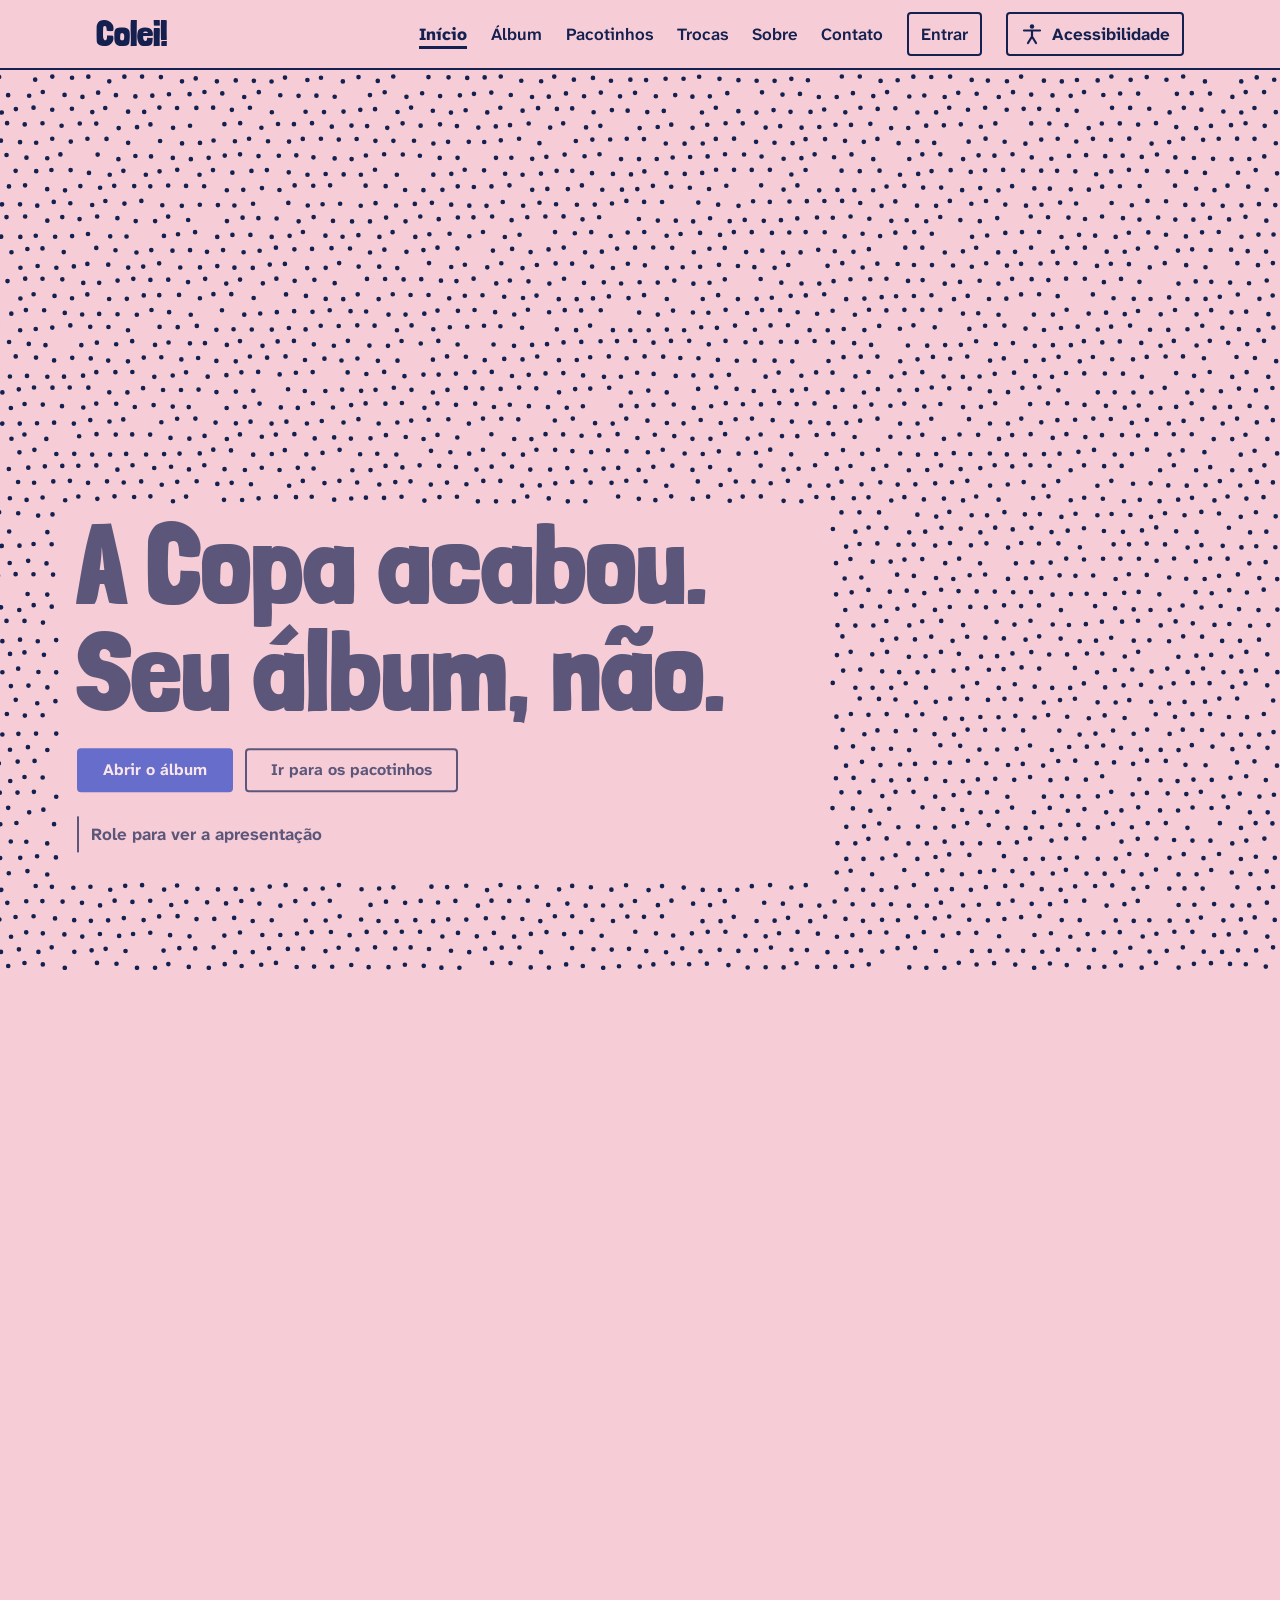
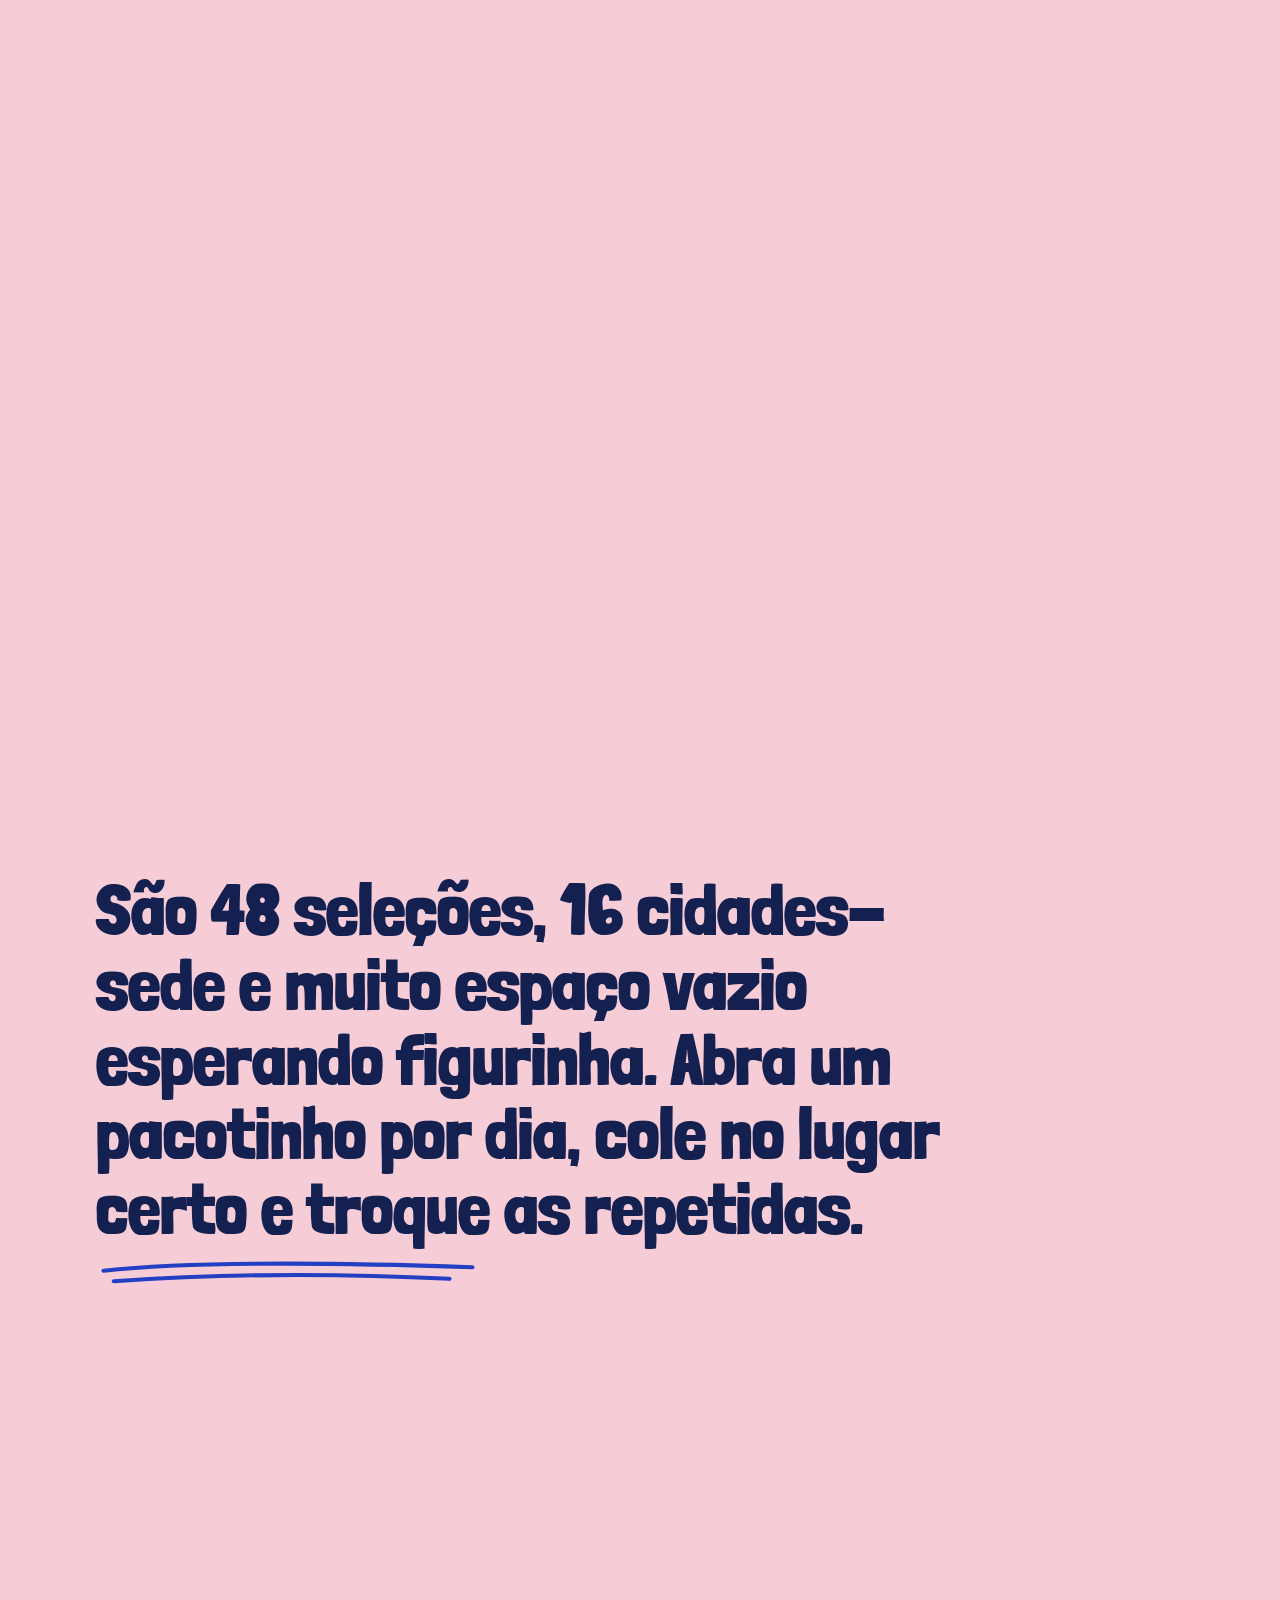
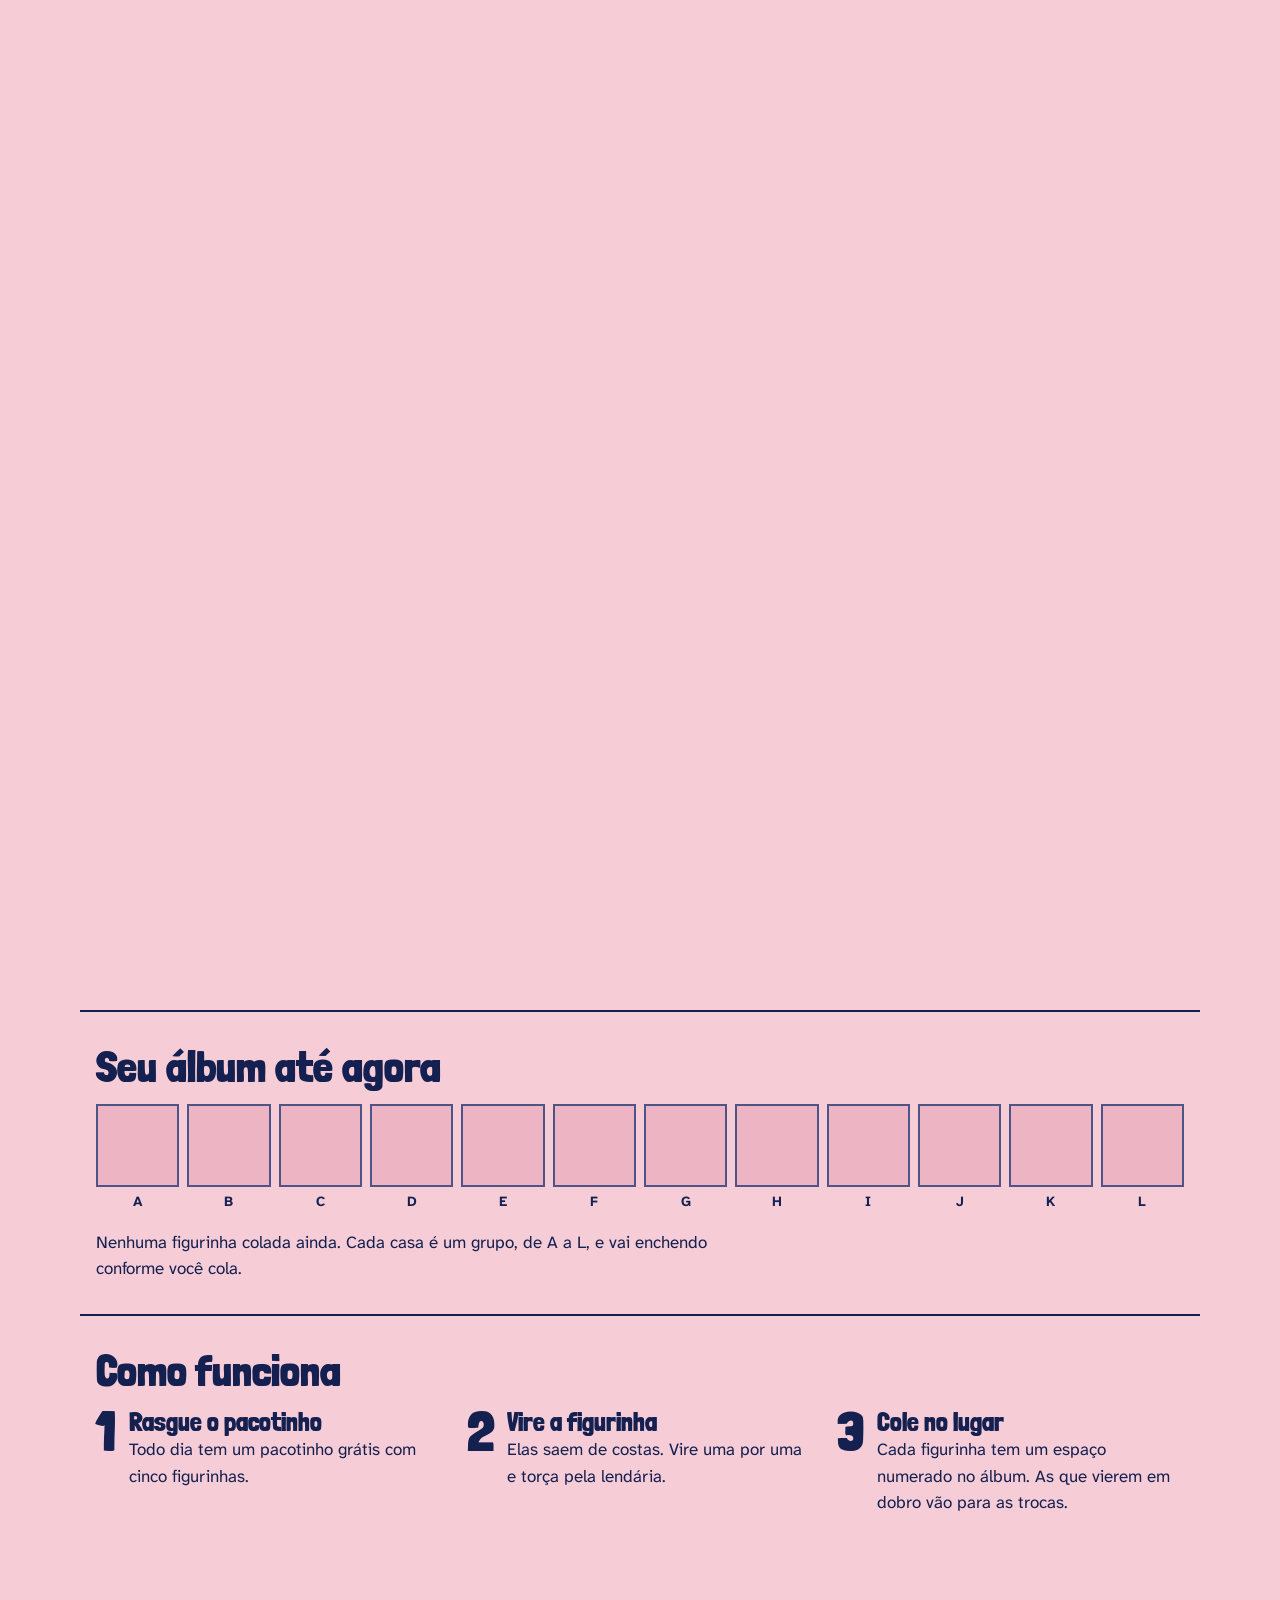
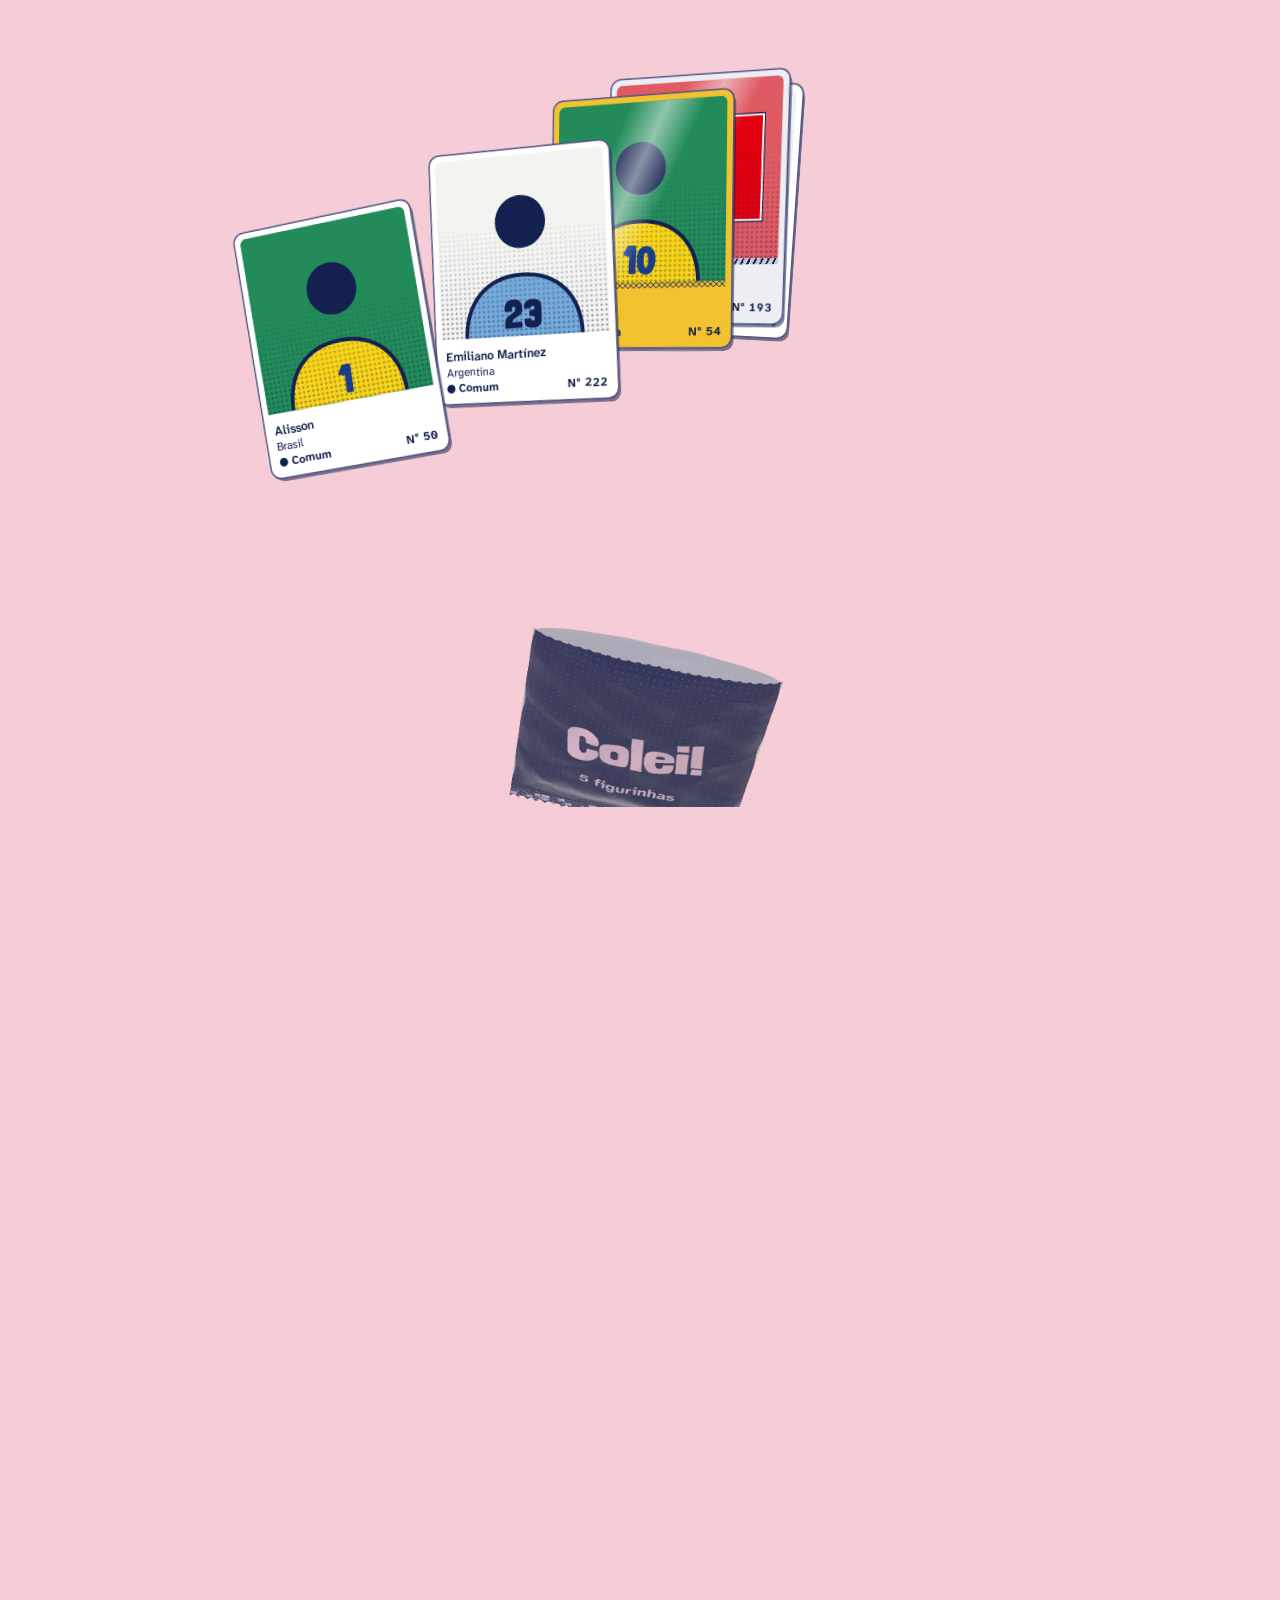
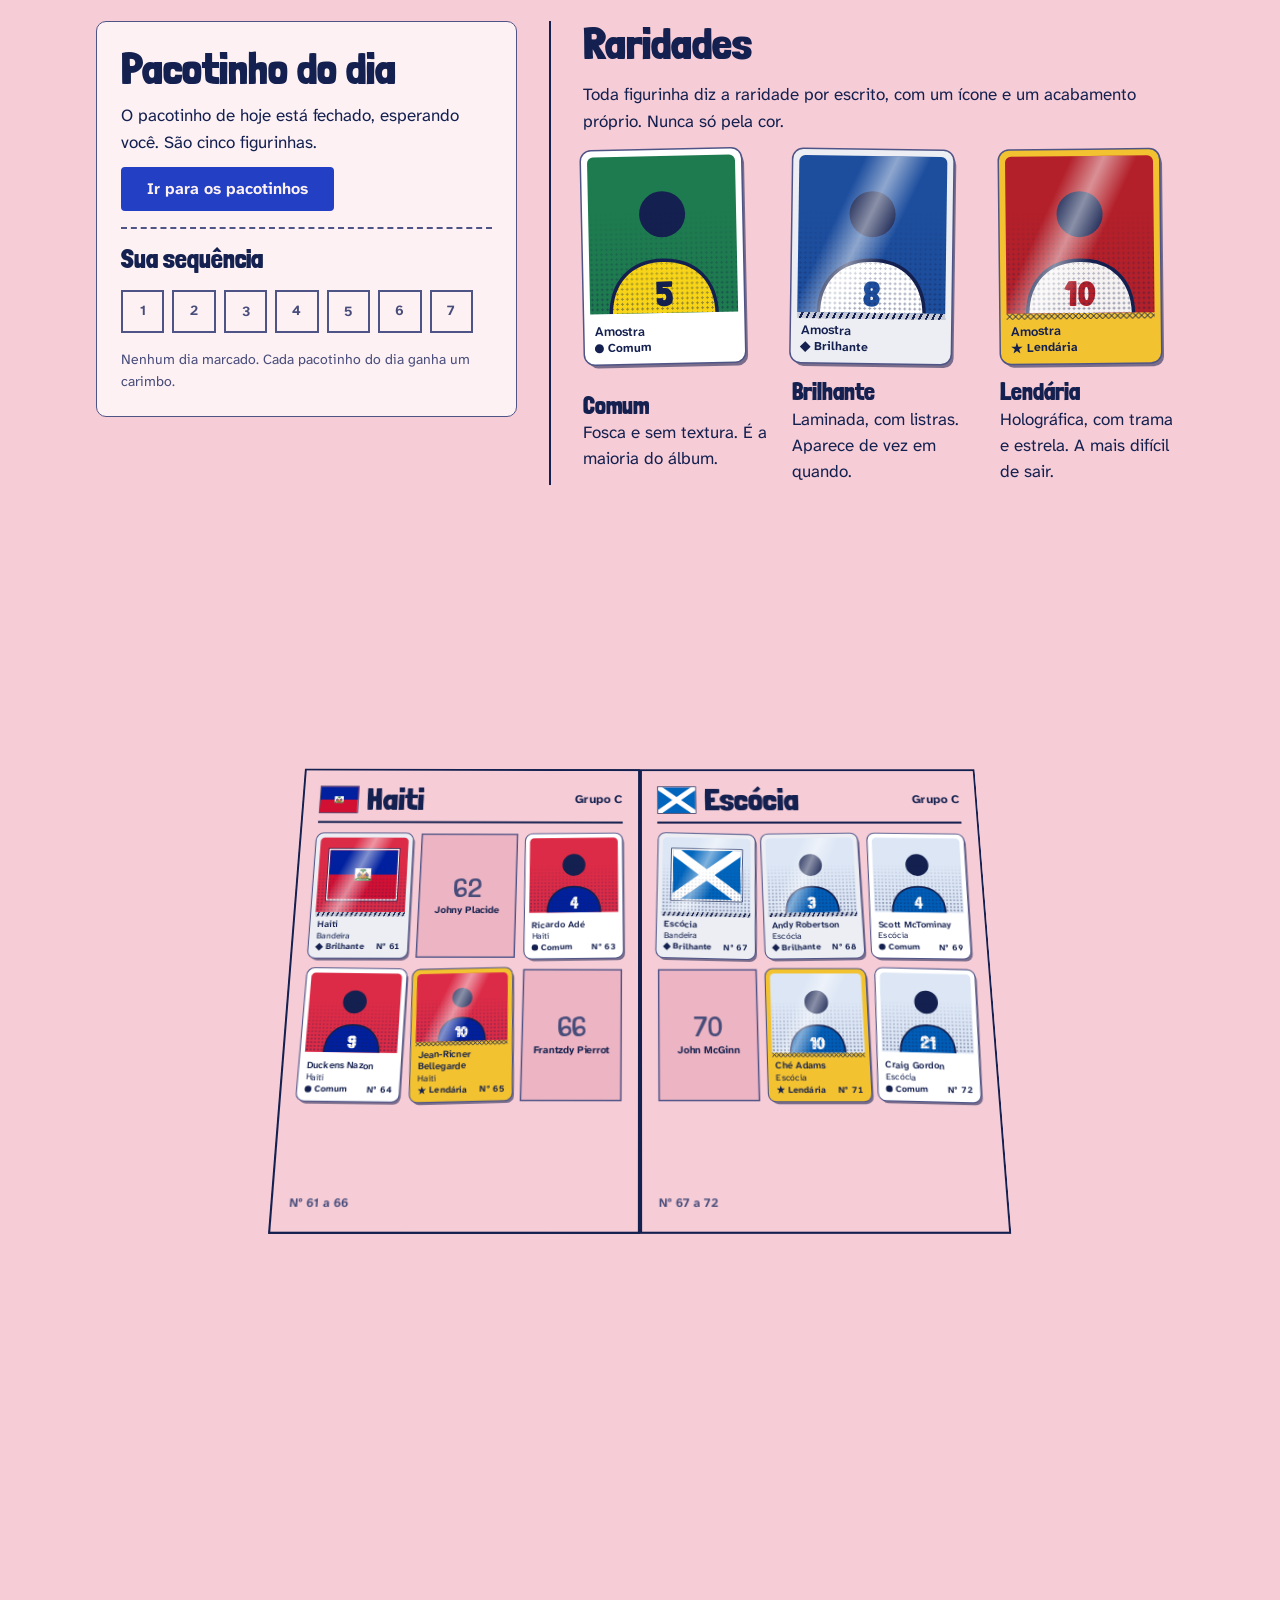
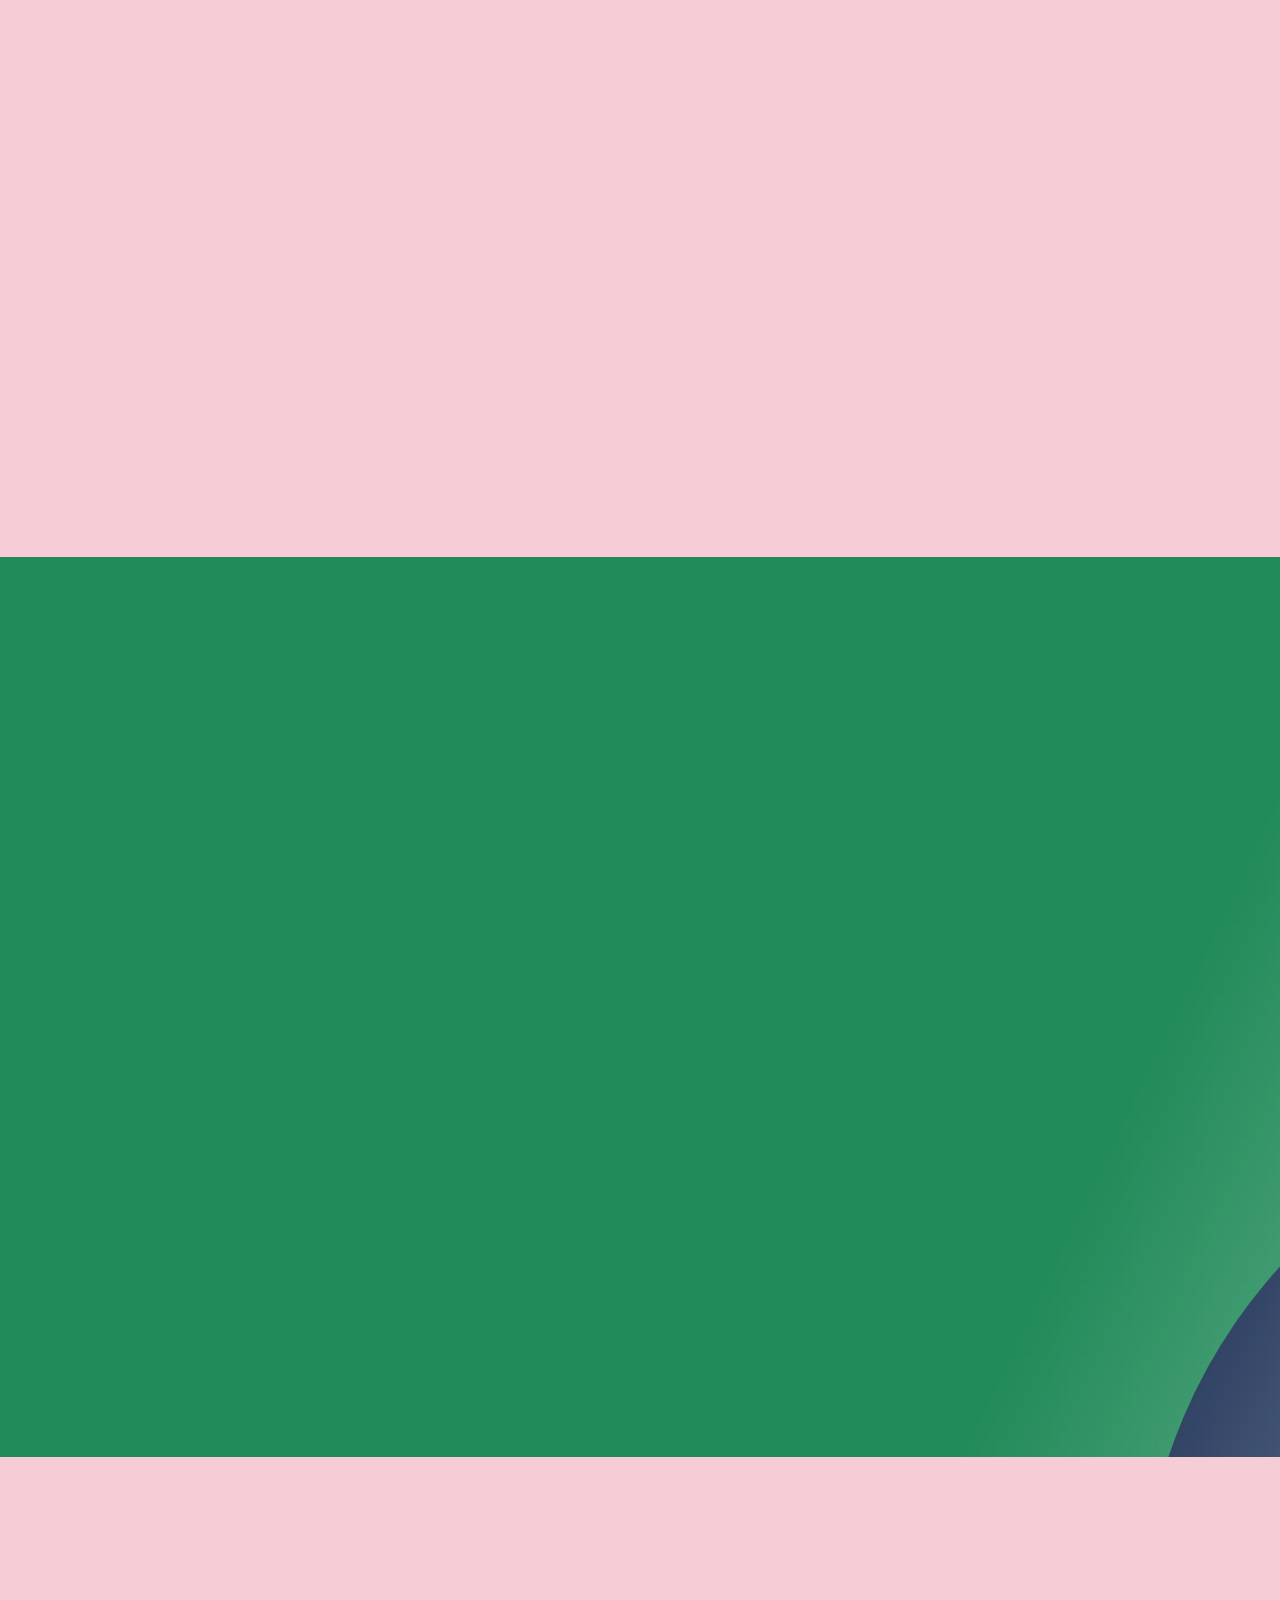
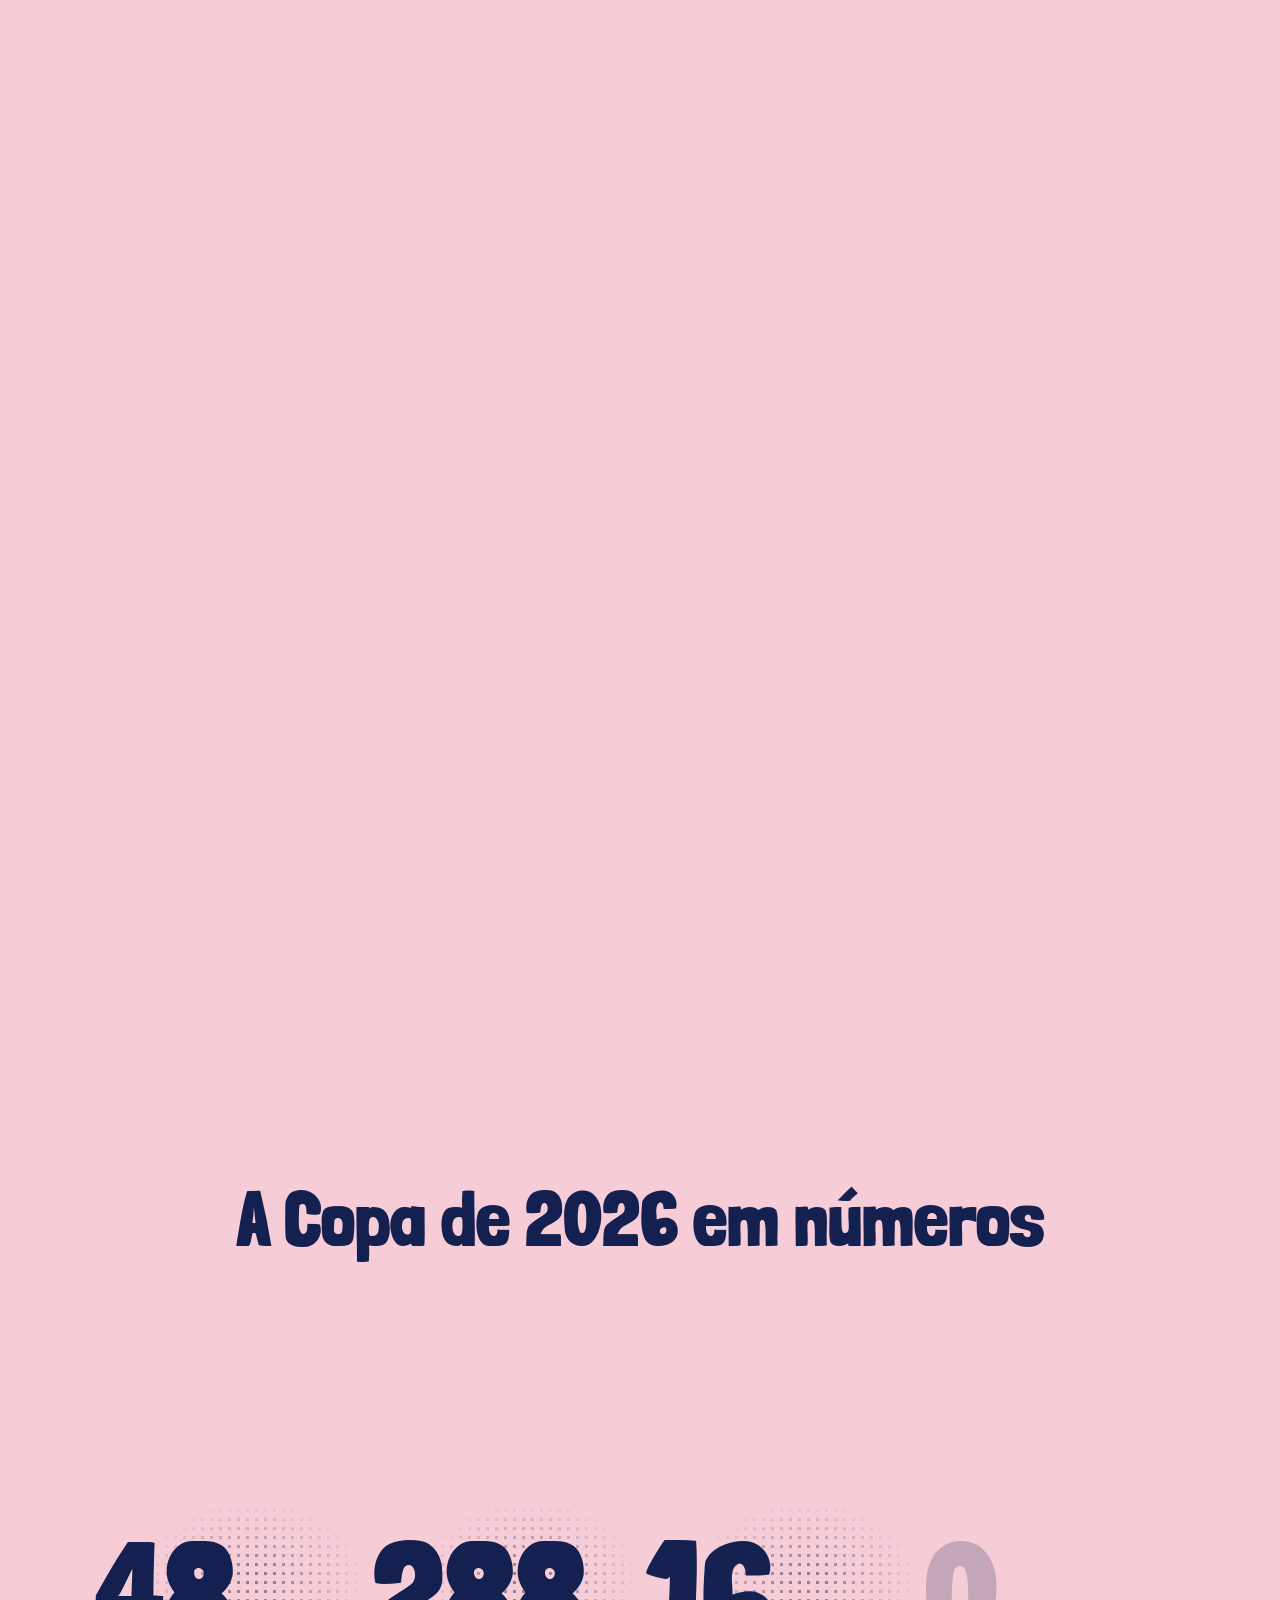
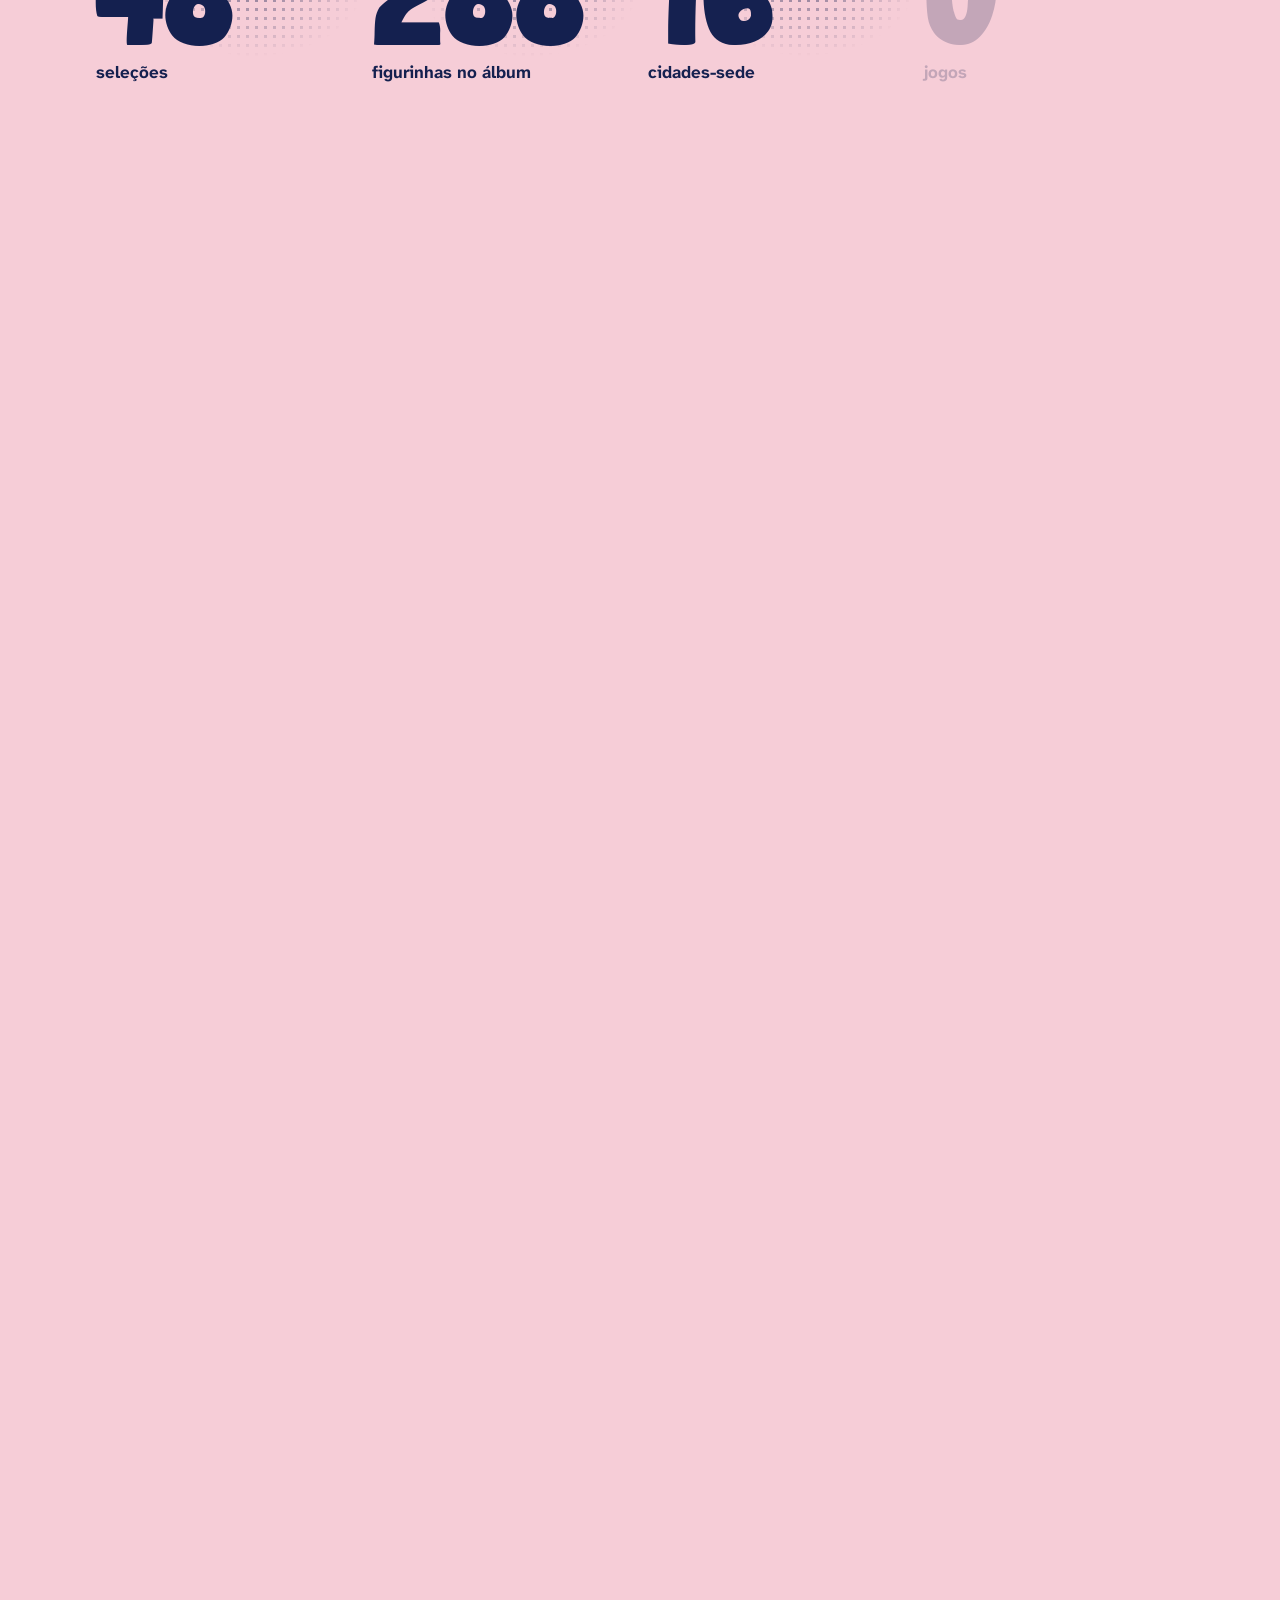
==== commit f0d31647: "feat: pacotinho em 3D e sequência de quadros na página inicial O modelo (js/pacote3d.js) tem frente," ====
--- a/index.html
+++ b/index.html
@@ -146,8 +146,12 @@
       </ol>
     </section>
 
-    <!-- O PACOTINHO GIRA E ABRE (cena 3). O pacotinho tem frente e costas no espaço 3D
-         do CSS. As cinco figurinhas são postas pelo js/cenas-inicio.js. -->
+    <!-- O PACOTINHO GIRA E ABRE (cena 3). O pacotinho aparece de dois jeitos:
+         1. uma sequência de 90 imagens de um pacotinho 3D (a técnica das páginas de
+            produto), mostradas uma a uma no <canvas> conforme a rolagem;
+         2. um pacotinho desenhado em CSS, usado na versão parada e enquanto as
+            imagens ainda estão chegando.
+         As cinco figurinhas são postas pelo js/cenas-inicio.js. -->
     <section class="cena cena-pacote" style="--altura: 360vh" aria-labelledby="titulo-cena-pacote">
       <div class="cena-palco palco-3d">
         <h2 class="cena-titulo" id="titulo-cena-pacote">Todo dia, um pacotinho.</h2>
@@ -167,6 +171,8 @@
               <span class="pacotinho-texto">Abra pelo picote</span>
             </div>
           </div>
+          <!-- Cada imagem da sequência tem 720 por 924 pixels. -->
+          <canvas class="pacote-quadros so-com-js" id="pacote-quadros" width="720" height="924" aria-hidden="true"></canvas>
         </div>
       </div>
     </section>
--- a/css/cenas.css
+++ b/css/cenas.css
@@ -395,6 +395,29 @@
   inset: 0;
   display: block;
   transform-style: preserve-3d;
+}
+
+/* A sequência de quadros: uma tela de desenho maior que o pacotinho, com folga
+   para ele entrar, girar e cair. Fica escondida até todas as imagens chegarem;
+   aí a classe "com-quadros" troca o pacotinho de CSS por ela. */
+.pacote-quadros {
+  display: none;
+}
+
+.com-cenas .com-quadros .pacote-quadros {
+  display: block;
+  position: absolute;
+  left: 50%;
+  top: 50%;
+  width: calc(var(--pacote-l) * 2.4);
+  height: calc(var(--pacote-l) * 3.08);
+  margin-left: calc(var(--pacote-l) * -1.2);
+  margin-top: calc(var(--pacote-l) * -1.54);
+  pointer-events: none;
+}
+
+.com-cenas .com-quadros .pacote3d {
+  display: none;
 }
 
 /* Cada figurinha começa escondida atrás do pacotinho, bem no meio dele */
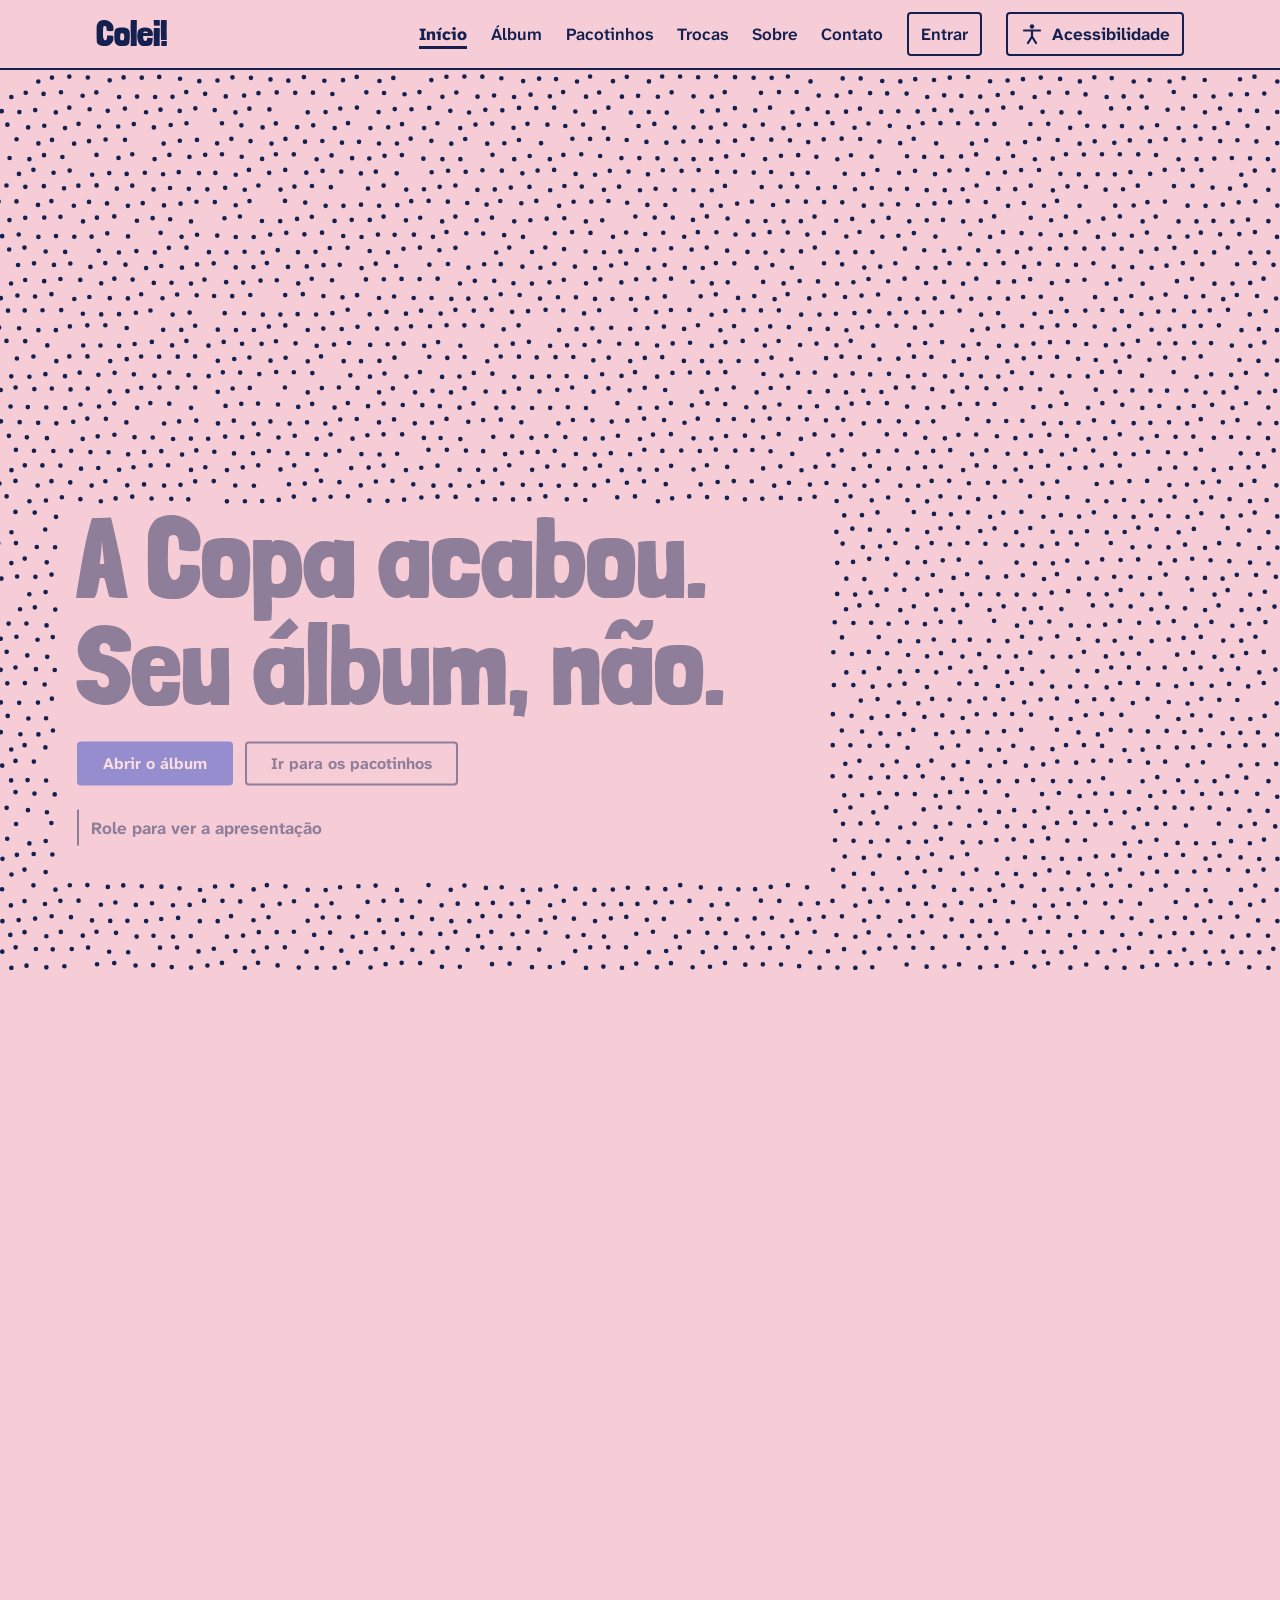
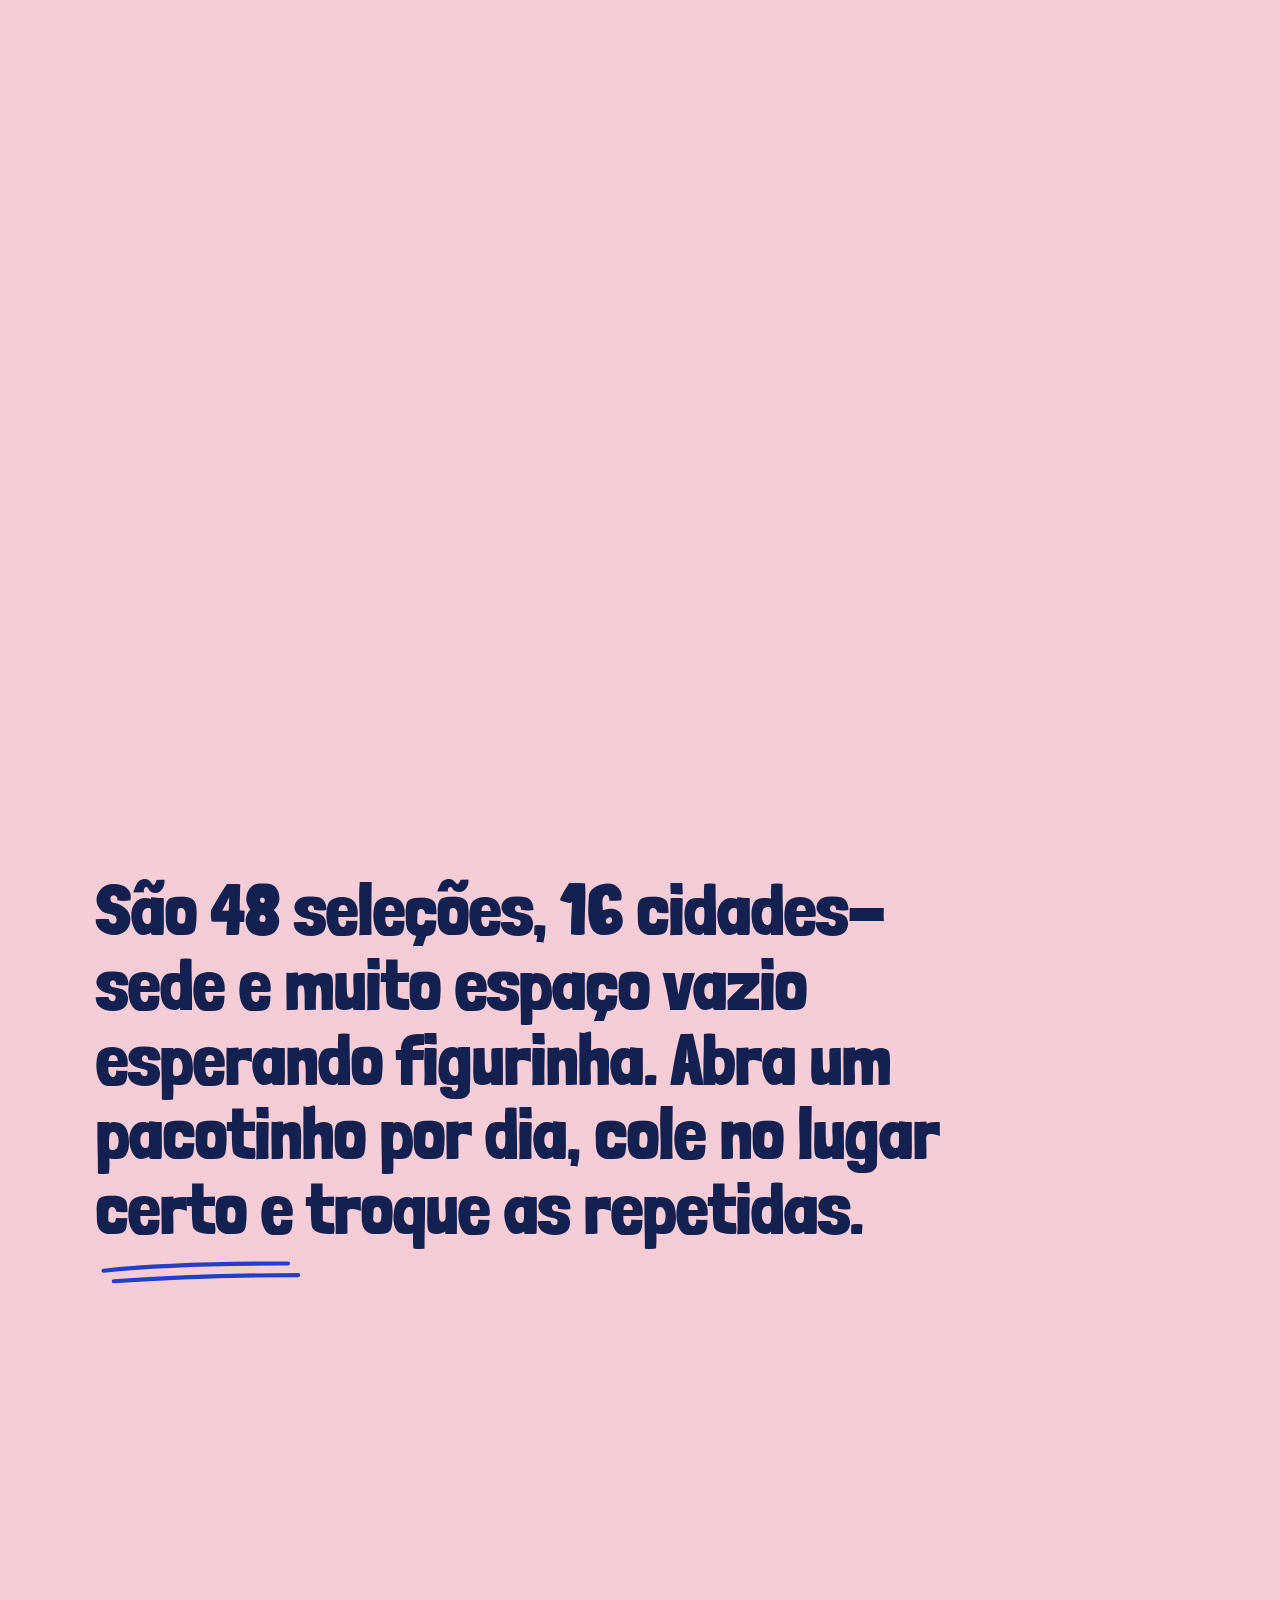
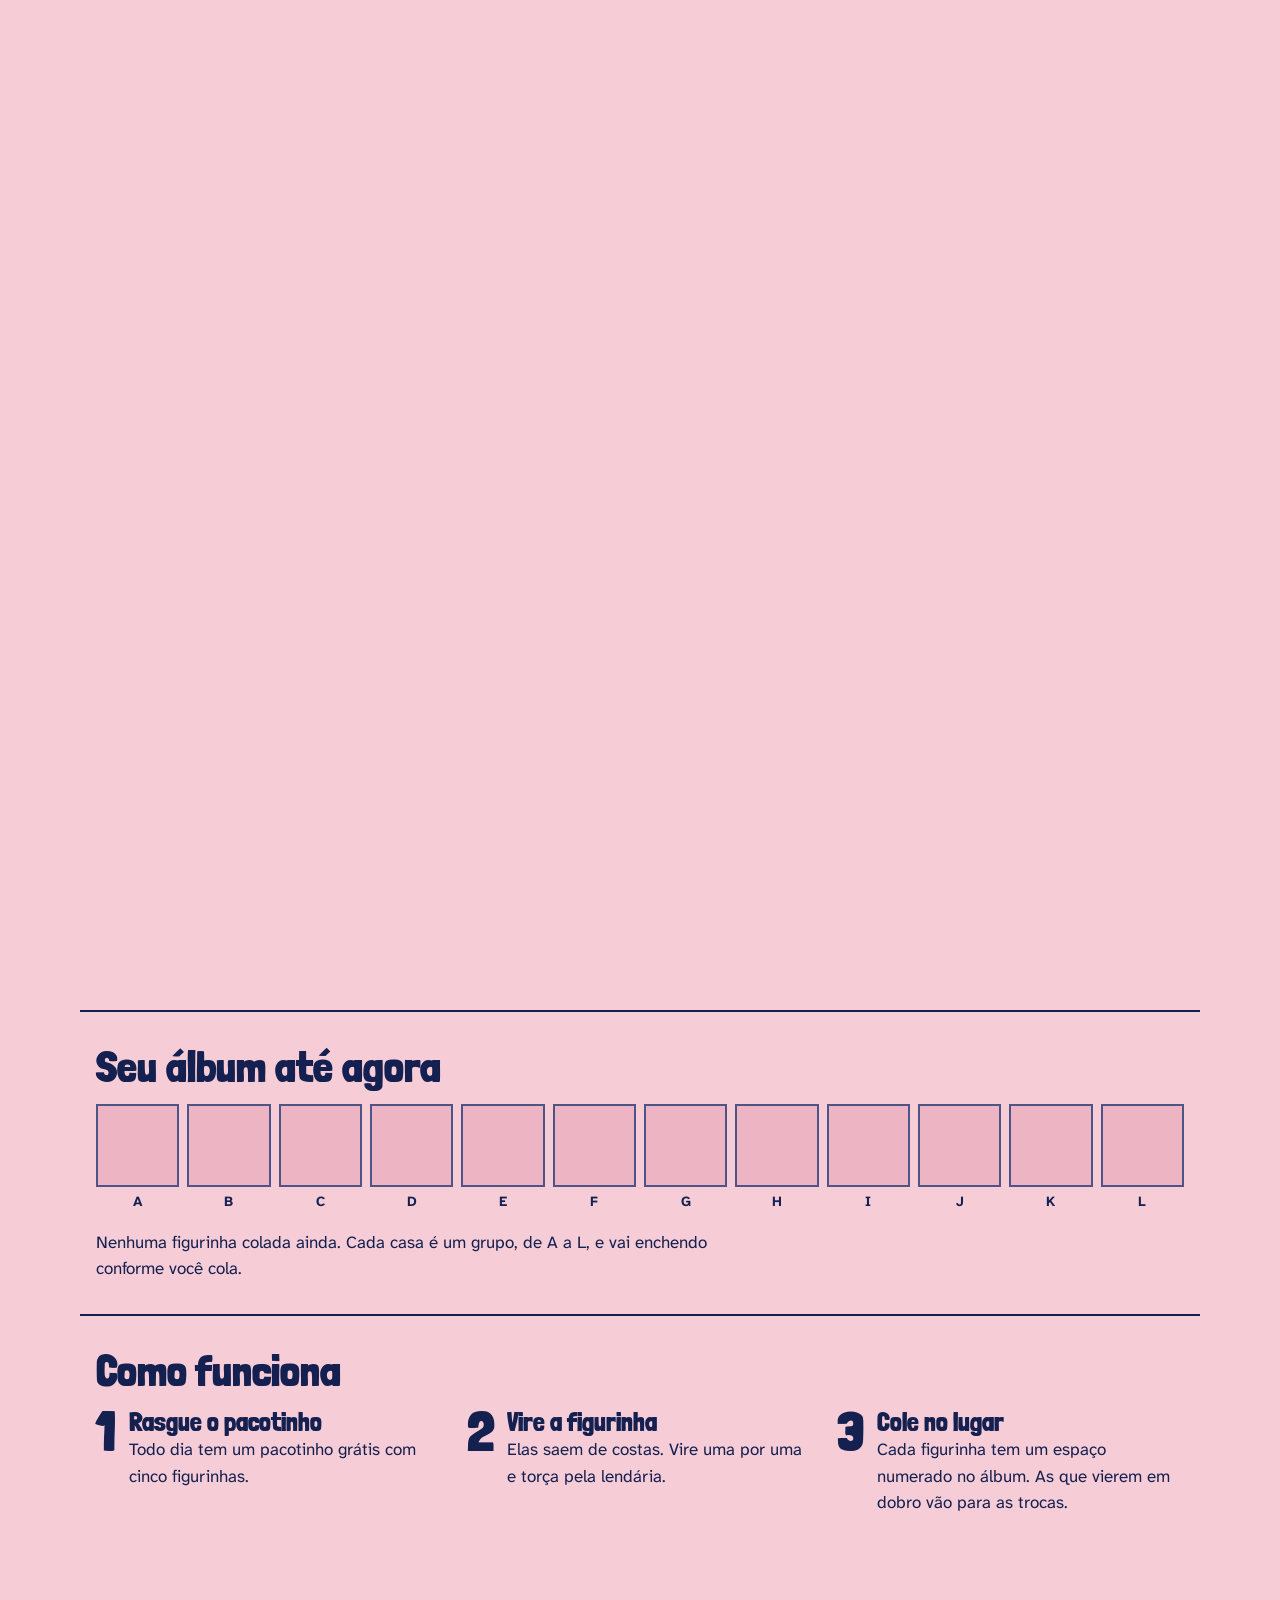
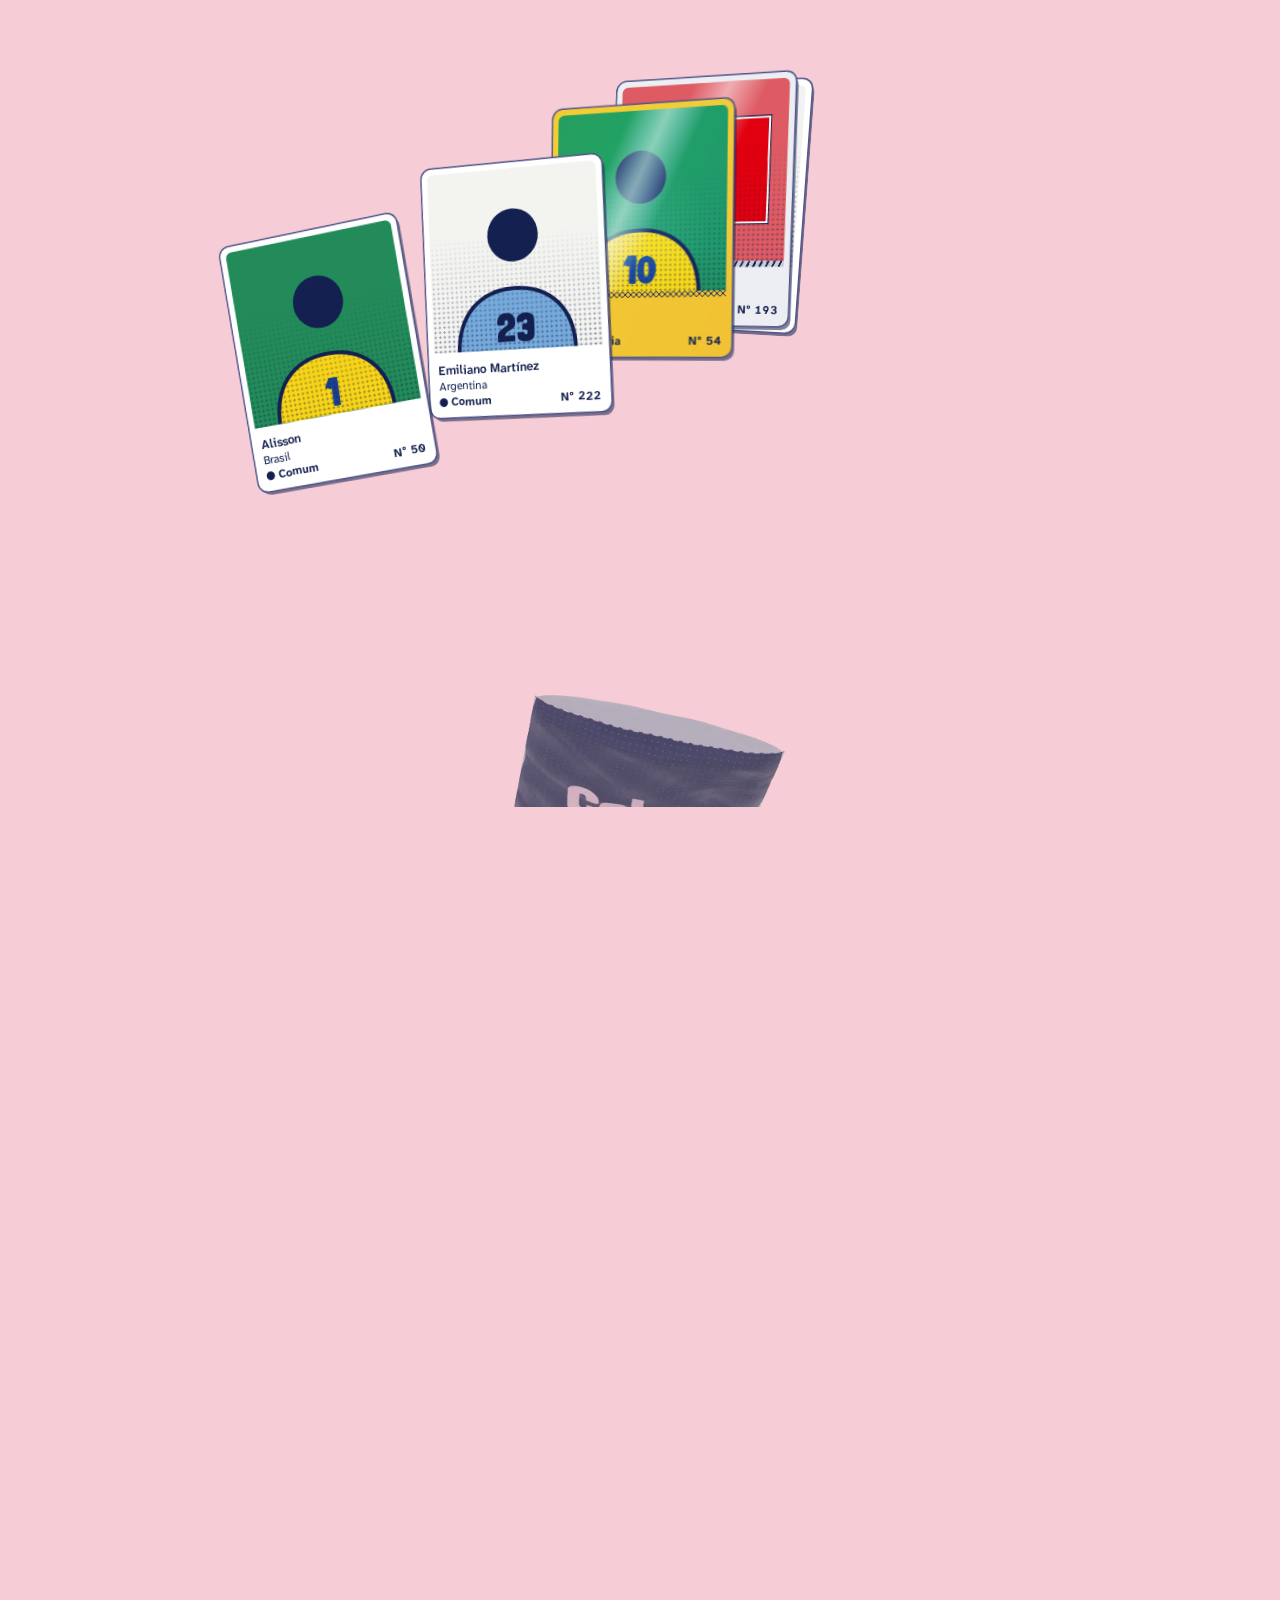
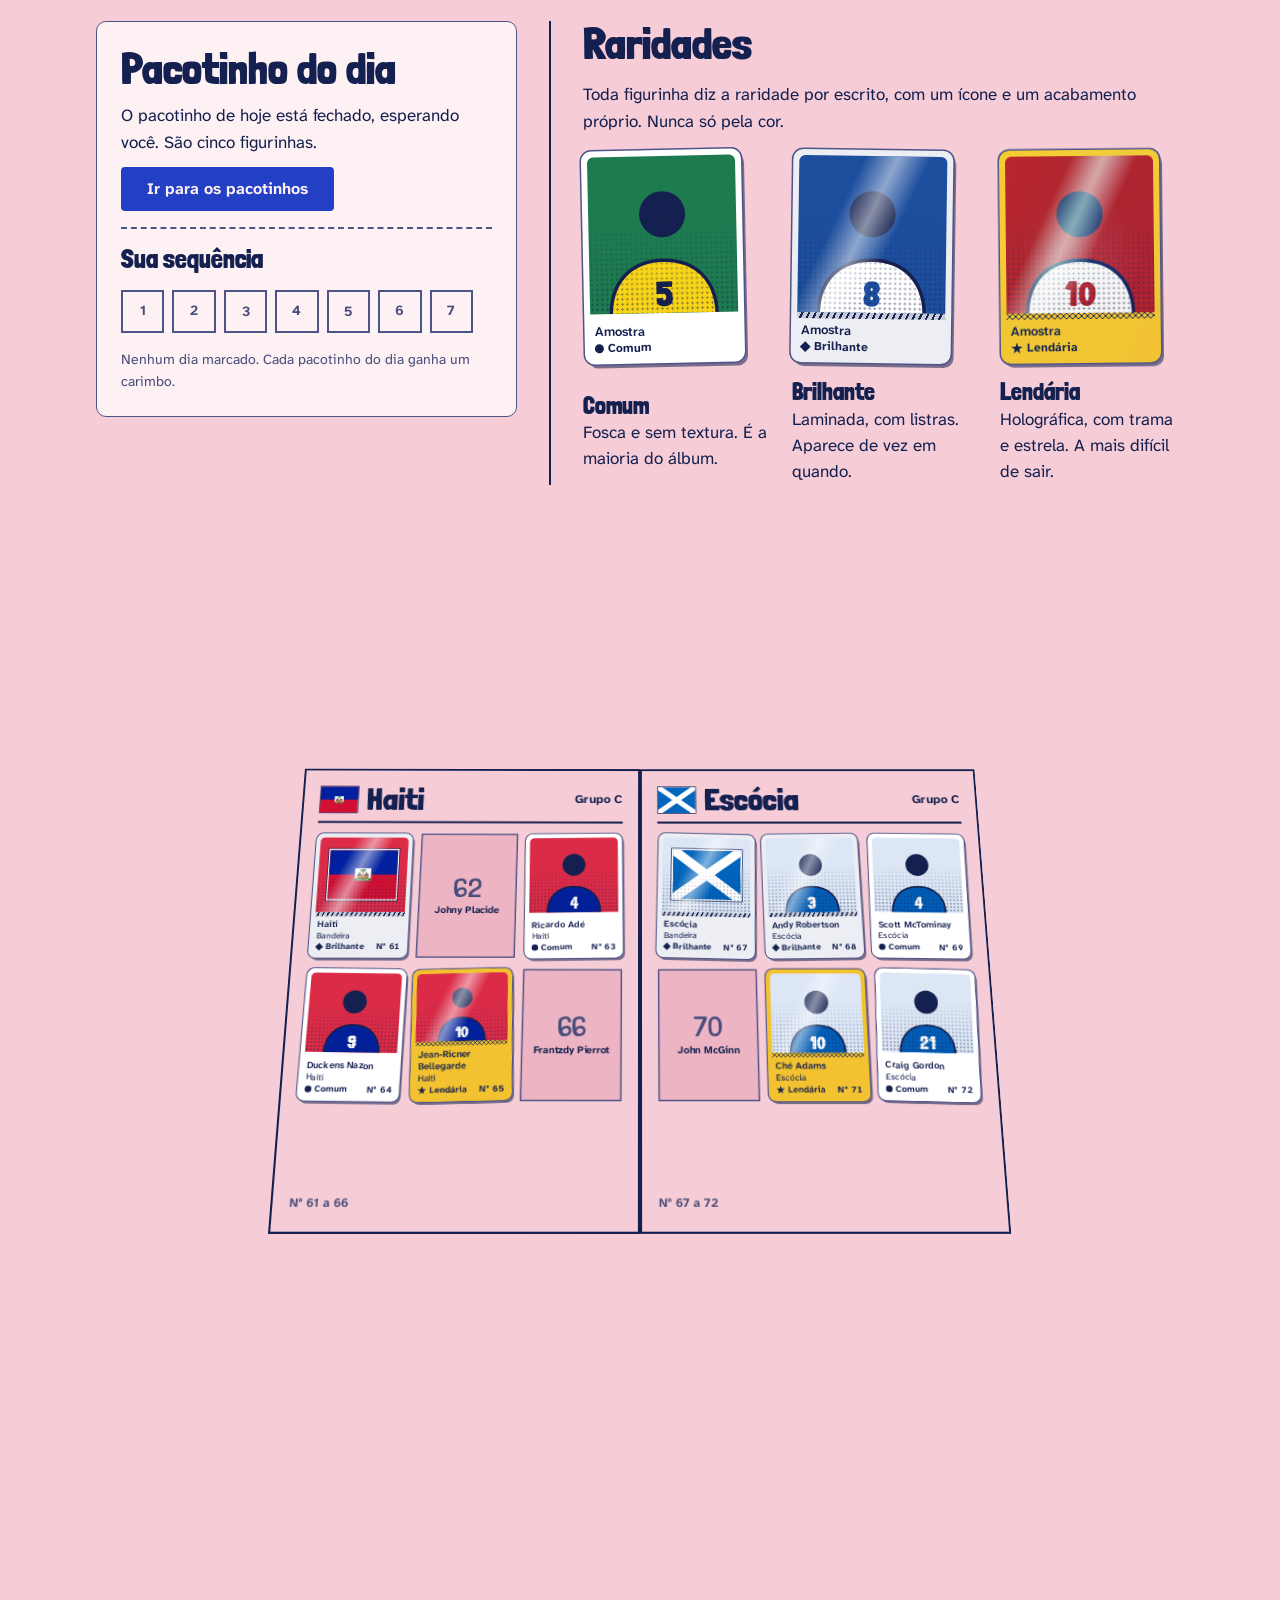
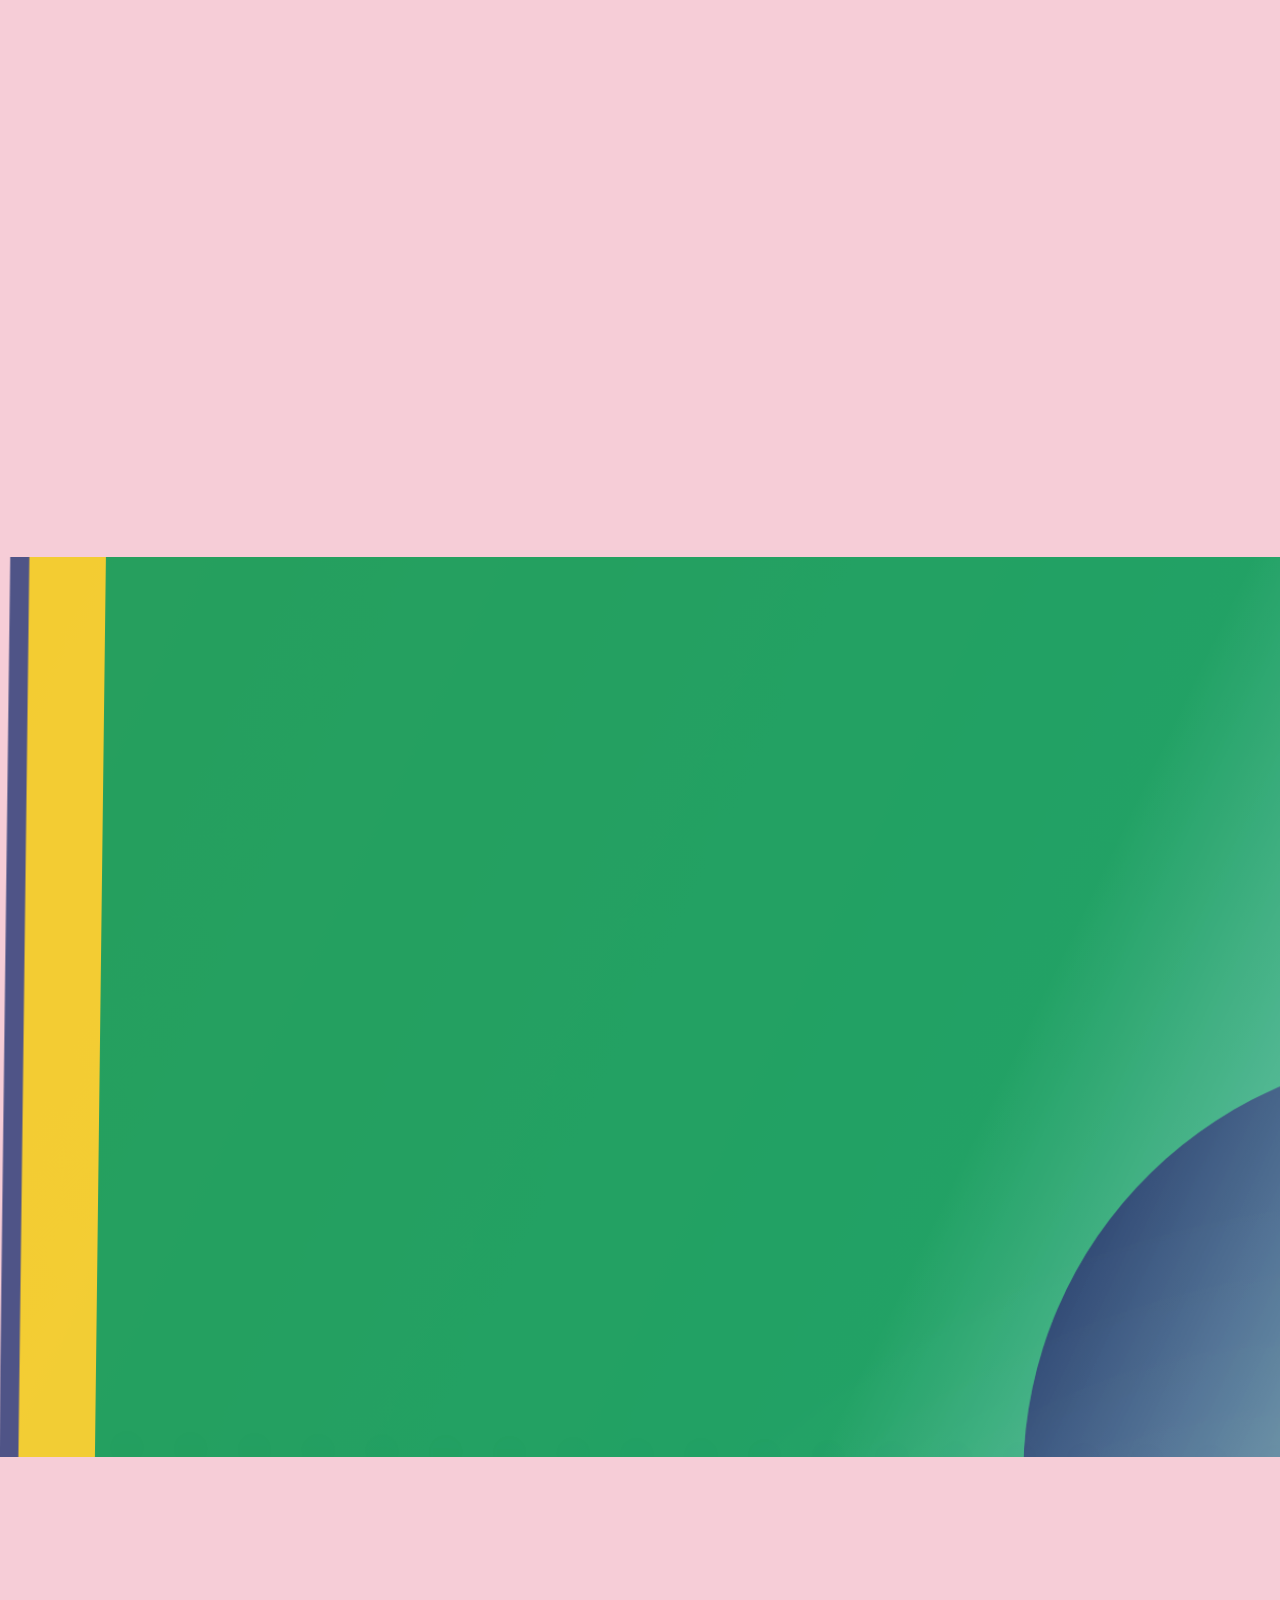
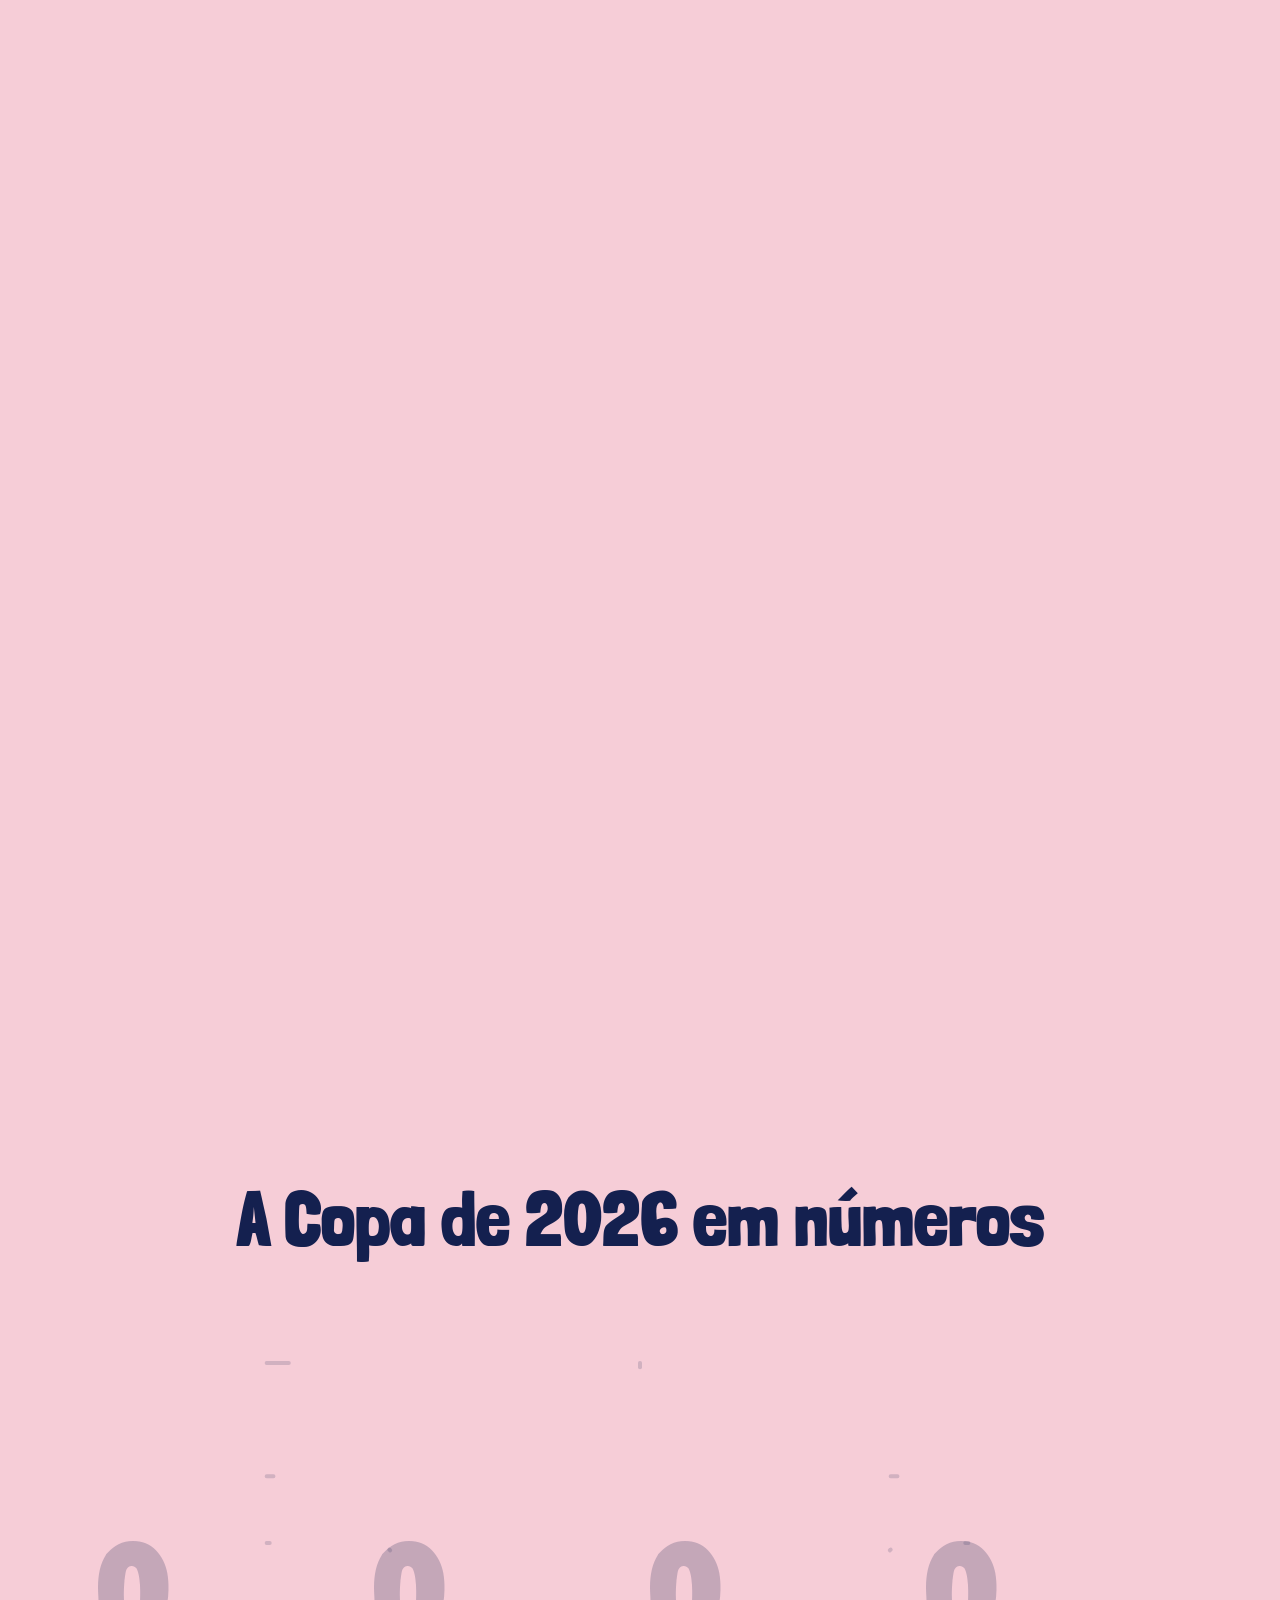
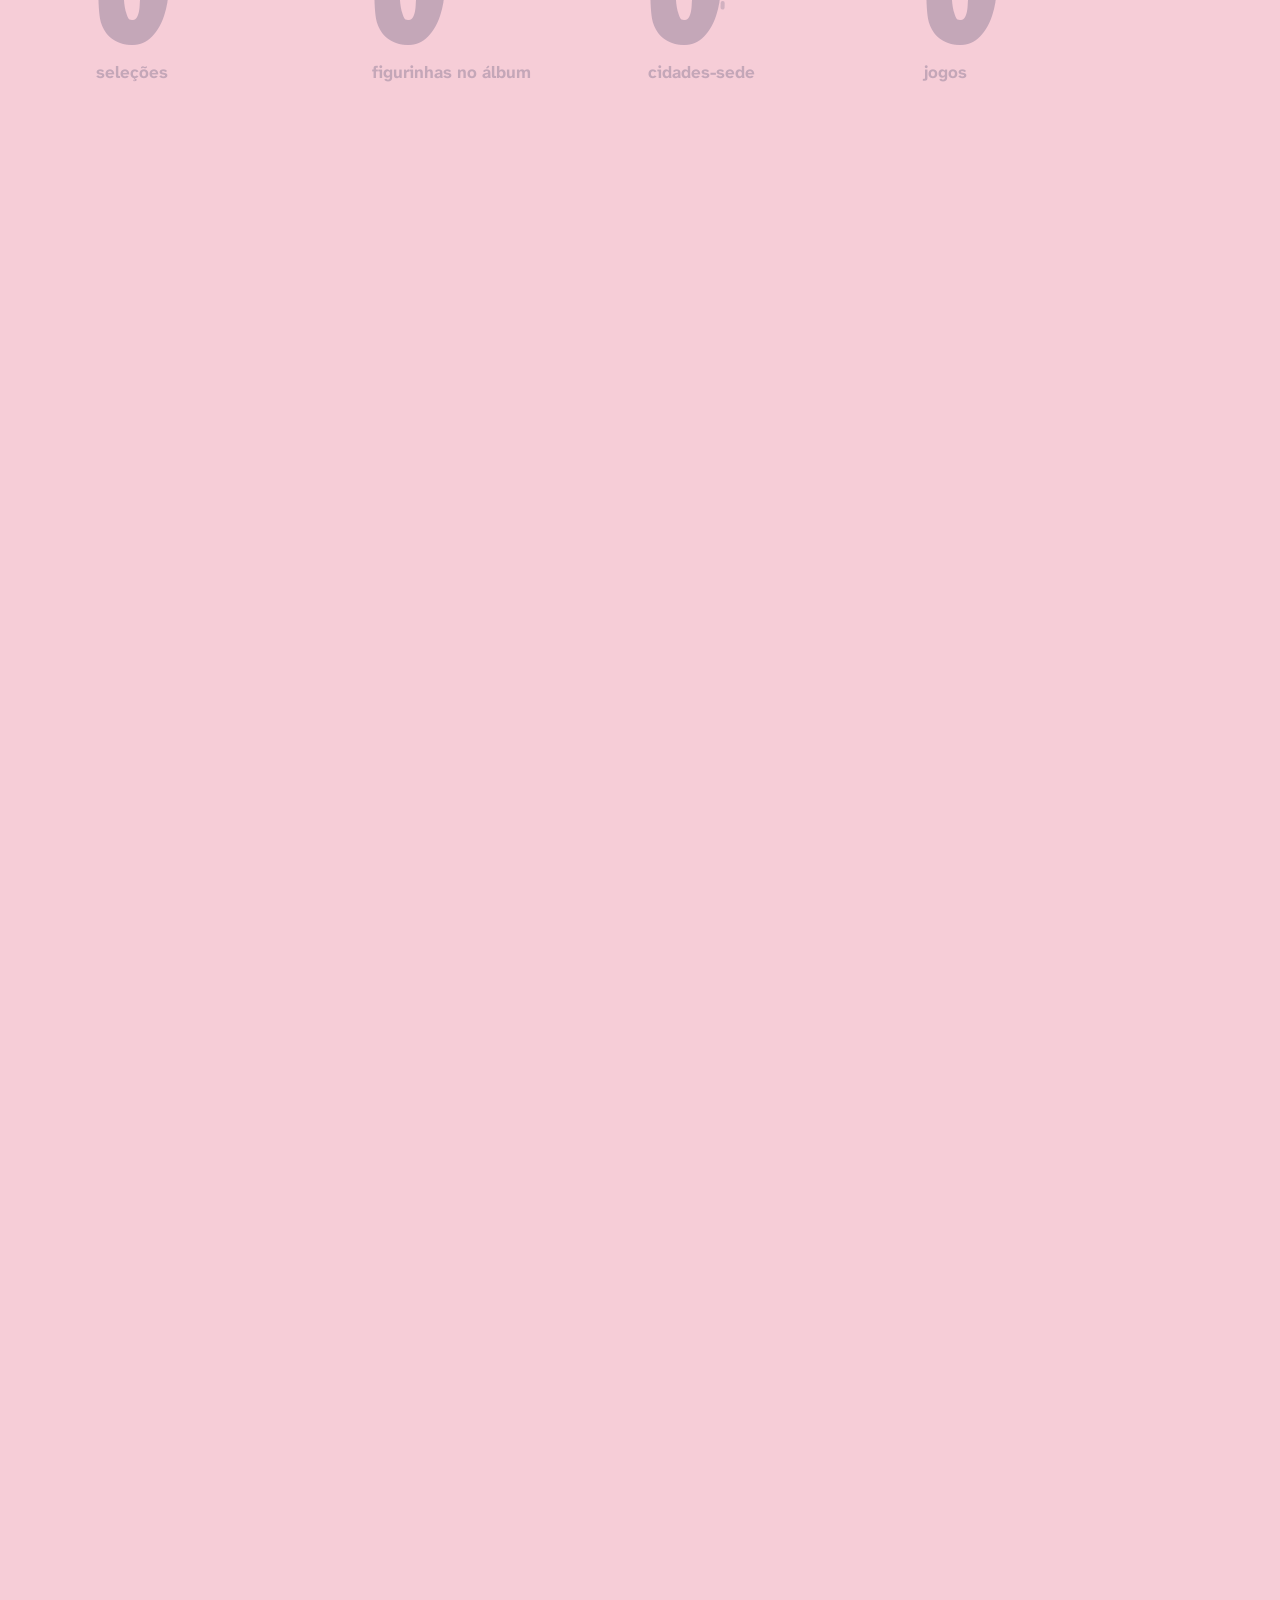
==== commit f9f645fb: "feat: nove efeitos do laboratório 1 aplicados ao site Lendária holográfica e retícula que acende (js" ====
--- a/index.html
+++ b/index.html
@@ -11,6 +11,7 @@
        salvas antes de a página aparecer, para a tela não "piscar" no tema errado. -->
   <script src="js/tema-acessibilidade.js"></script>
   <script src="js/menu.js" defer></script>
+  <script src="js/efeitos.js" defer></script>
 
   <!-- Mostram o progresso de verdade na página: os dados, o caderninho do progresso e a página. -->
   <script src="js/dados.js" defer></script>
@@ -308,6 +309,18 @@
     <section class="cena cena-numeros" style="--altura: 240vh" aria-labelledby="titulo-numeros">
       <div class="cena-palco">
         <h2 class="cena-titulo" id="titulo-numeros">A Copa de 2026 em números</h2>
+        <!-- Enfeite: as linhas de um campo, atrás dos números. A rolagem desenha o traço. -->
+        <svg class="campo-tracado campo-dos-numeros" id="campo-dos-numeros" viewBox="0 0 600 400" aria-hidden="true" focusable="false">
+          <rect pathLength="1" x="20" y="20" width="560" height="360"/>
+          <line pathLength="1" x1="300" y1="20" x2="300" y2="380"/>
+          <circle pathLength="1" cx="300" cy="200" r="62"/>
+          <rect pathLength="1" x="20" y="105" width="92" height="190"/>
+          <rect pathLength="1" x="20" y="155" width="36" height="90"/>
+          <path pathLength="1" d="M112 160a50 50 0 0 1 0 80"/>
+          <rect pathLength="1" x="488" y="105" width="92" height="190"/>
+          <rect pathLength="1" x="544" y="155" width="36" height="90"/>
+          <path pathLength="1" d="M488 160a50 50 0 0 0 0 80"/>
+        </svg>
         <dl class="numeros" id="numeros">
           <div class="numero"><dt>seleções</dt><dd>48</dd></div>
           <div class="numero"><dt>figurinhas no álbum</dt><dd>288</dd></div>
--- a/css/tokens.css
+++ b/css/tokens.css
@@ -48,6 +48,9 @@
   --cor-prata: #C5CAD6;              /* brilhante: laminado */
   --cor-prata-clara: #ECEEF3;
   --cor-ouro: #F2C230;               /* lendária: holográfico */
+  /* O arco-íris do papel holográfico. Fica por cima da lendária, bem fraco;
+     é brilho, não é texto nem fundo de texto. Não muda com o tema. */
+  --holografico: linear-gradient(115deg, #FF5D8F, #FFD166 22%, #5EEAD4 45%, #60A5FA 68%, #C084FC 90%);
 
   /* Foto impressa em uma tinta só: a parte escura da foto sai na cor da tinta
      e a parte clara fica na cor do papel */
--- a/css/base.css
+++ b/css/base.css
@@ -477,3 +477,68 @@
 .secao + .secao {
   border-top: 2px solid var(--cor-texto);
 }
+
+/* ---------- Retícula que acende ----------
+   Uma camada do tamanho da tela, atrás de tudo, coberta de pontinhos de
+   impressão. A máscara só deixa ver os que estão perto do ponteiro: a posição
+   chega em --x e --y, escrita pelo js/efeitos.js. É só enfeite. */
+
+.lanterna {
+  position: fixed;
+  inset: 0;
+  z-index: -1;            /* atrás de todo o conteúdo, em cima só do papel */
+  pointer-events: none;
+  background: radial-gradient(circle, var(--cor-texto) 1.6px, transparent 2px) 0 0 / 11px 11px;
+  -webkit-mask-image: radial-gradient(circle 9rem at var(--x, 50%) var(--y, 50%), #000, transparent);
+  mask-image: radial-gradient(circle 9rem at var(--x, 50%) var(--y, 50%), #000, transparent);
+  opacity: 0;
+  transition: opacity 400ms ease-out;
+}
+
+.lanterna-acesa {
+  opacity: 0.2;
+}
+
+/* Na página inicial em movimento a abertura já tem os seus pontinhos */
+.com-cenas .lanterna {
+  display: none;
+}
+
+/* ---------- Virar a página ----------
+   Ao ir de uma página do site para outra, o navegador tira um retrato da
+   página velha e um da nova e anima entre os dois (View Transitions API).
+   A regra abaixo liga isso para os links do próprio site. A página velha sai
+   como uma folha virando em torno da borda esquerda, e a nova chega.
+   Onde o navegador não conhece a regra (Firefox, por exemplo), ou com o site
+   aberto direto do arquivo, a troca é seca e nada quebra. */
+
+@view-transition {
+  navigation: auto;
+}
+
+/* O cabeçalho e o rodapé são iguais em todas as páginas: ficam parados */
+.cabecalho {
+  view-transition-name: cabecalho;
+}
+
+.rodape {
+  view-transition-name: rodape;
+}
+
+::view-transition-old(root) {
+  transform-origin: left center;
+  animation: folha-sai 280ms ease-in both;
+}
+
+::view-transition-new(root) {
+  transform-origin: left center;
+  animation: folha-entra 360ms ease-out both;
+}
+
+@keyframes folha-sai {
+  to { transform: perspective(60rem) rotateY(-80deg); opacity: 0; }
+}
+
+@keyframes folha-entra {
+  from { transform: perspective(60rem) rotateY(60deg); opacity: 0; }
+}
--- a/css/componentes.css
+++ b/css/componentes.css
@@ -324,6 +324,70 @@
   background: linear-gradient(115deg, transparent 30%, rgba(255, 255, 255, 0.5) 45%, transparent 60%);
 }
 
+/* ---------- Lendária holográfica ----------
+   O js/efeitos.js escreve na figurinha a posição do ponteiro (--px e --py, de
+   0% a 100%) e a inclinação (--rx e --ry). Com isso a figurinha inclina e o
+   brilho corre. Sem ponteiro em cima, fica só um brilho fraco e parado. */
+.figurinha-lendaria {
+  --px: 50%;
+  --py: 50%;
+  --brilho: 0.3;
+}
+
+/* A que não vira (na mão, nas amostras) */
+.figurinha-lendaria:not(.figurinha-vira) {
+  transform: perspective(42rem) rotate(var(--giro, 0deg)) rotateX(var(--rx, 0deg)) rotateY(var(--ry, 0deg));
+  transition: transform 160ms ease-out;
+}
+
+/* A que vira (colada no álbum, saída do pacotinho): só inclina de frente */
+.figurinha-vira.figurinha-lendaria[data-face="frente"] {
+  transform: perspective(40rem) rotate(var(--giro, 0deg)) rotateX(var(--rx, 0deg)) rotateY(var(--ry, 0deg));
+}
+
+/* Duas camadas por cima da figurinha: o arco-íris (::after) e o reflexo
+   branco que acompanha o ponteiro (::before). Os modos de mistura "overlay" e
+   "soft-light" tingem as cores de baixo sem apagar o texto. */
+.figurinha-lendaria::before,
+.figurinha-lendaria::after {
+  content: "";
+  position: absolute;
+  inset: 0;
+  z-index: 3;
+  border-radius: inherit;
+  pointer-events: none;
+  transition: opacity 250ms ease-out;
+  /* Na faixa de baixo fica o texto: ali o brilho cai para um terço da força,
+     para o nome e a raridade continuarem fáceis de ler (contraste medido) */
+  -webkit-mask-image: linear-gradient(to bottom, #000 58%, rgba(0, 0, 0, 0.33) 74%);
+  mask-image: linear-gradient(to bottom, #000 58%, rgba(0, 0, 0, 0.33) 74%);
+}
+
+.figurinha-lendaria::after {
+  background: var(--holografico) var(--px) var(--py) / 260% 260%;
+  mix-blend-mode: overlay;
+  opacity: calc(var(--brilho) * 0.8);
+}
+
+.figurinha-lendaria::before {
+  background: radial-gradient(circle at var(--px) var(--py), rgba(255, 255, 255, 0.95), transparent 45%);
+  mix-blend-mode: soft-light;
+  opacity: var(--brilho);
+}
+
+/* De costas ou mostrando o verso, o brilho some: ali só há texto para ler.
+   Nas cenas da página inicial em que as figurinhas são enfeite, também. */
+.figurinha-lendaria[data-face="verso"]::before,
+.figurinha-lendaria[data-face="verso"]::after,
+.figurinha-lendaria[data-face="costas"]::before,
+.figurinha-lendaria[data-face="costas"]::after,
+.voo .figurinha-lendaria::before,
+.voo .figurinha-lendaria::after,
+.miolo .figurinha-lendaria::before,
+.miolo .figurinha-lendaria::after {
+  display: none;
+}
+
 /* Etiqueta presa na figurinha: usa a tinta e o papel da própria figurinha,
    porque a figurinha não muda de cor quando o tema muda. */
 .figurinha .etiqueta {
@@ -362,7 +426,8 @@
   text-align: left;
   cursor: pointer;
   transform: perspective(40rem) rotate(var(--giro, 0deg)) rotateY(0deg);
-  transition: transform var(--tempo-de-virar) ease-in-out;
+  /* "--tempo-do-movimento" só existe enquanto a lendária acompanha o ponteiro (mais abaixo) */
+  transition: transform var(--tempo-do-movimento, var(--tempo-de-virar)) ease-in-out;
 }
 
 .figurinha-vira[data-face="verso"],
@@ -441,15 +506,48 @@
    ("scale" e "rotate" são propriedades separadas do "transform",
    por isso não atrapalham o giro de virar.) */
 .figurinha-colando {
-  animation: colar 280ms cubic-bezier(0.3, 1.4, 0.5, 1);
-}
-
-@keyframes colar {
-  from {
-    scale: 1.14;
-    rotate: 5deg;
-    box-shadow: none;
-  }
+  animation: bater 520ms cubic-bezier(0.3, 0.9, 0.4, 1) backwards;
+}
+
+/* A batida: a figurinha desce torta e maior, bate no lugar (55%), amassa de
+   leve (70%) e volta ao tamanho. */
+@keyframes bater {
+  0% { translate: 0 -60%; rotate: -12deg; scale: 1.35; opacity: 0; box-shadow: none; }
+  55% { translate: 0 0; rotate: 0deg; scale: 1; opacity: 1; }
+  70% { scale: 1.07 0.92; }
+  100% { scale: 1; }
+}
+
+/* A casa em que a figurinha acabou de bater: abre um anel de tinta em volta
+   da figurinha e dá uma tremida. (A classe "bateu" é posta pelo js/album.js.) */
+/* (".vagas > .casa.bateu" precisa ganhar da regra de entrar ao rolar, em paginas.css) */
+.vagas > .casa.bateu {
+  animation: tremer 260ms linear 280ms;
+}
+
+.casa.bateu::after {
+  content: "";
+  position: absolute;
+  left: 0;
+  right: 0;
+  top: 0;
+  aspect-ratio: 3 / 4;   /* o mesmo formato da figurinha, que fica no topo da casa */
+  border: 3px solid var(--cor-texto);
+  border-radius: var(--raio-adesivo);
+  pointer-events: none;
+  opacity: 0;
+  animation: anel 560ms ease-out 280ms;
+}
+
+@keyframes anel {
+  from { scale: 0.9; opacity: 0.8; }
+  to { scale: 1.18; opacity: 0; }
+}
+
+@keyframes tremer {
+  20% { translate: -2px 1px; }
+  45% { translate: 2px -1px; }
+  70% { translate: -1px 0; }
 }
 
 /* Revelar: o reflexo passa uma vez pela brilhante e pela lendária,
@@ -824,6 +922,28 @@
   rotate: -3deg;
 }
 
+/* Conquista que acabou de sair: o carimbo só aparece quando o quadro entra na
+   tela, e aí bate com força (as classes são postas pelo js/album.js) */
+.conquista-nova:not(.conquista-carimbando) .conquista-estado {
+  opacity: 0;
+}
+
+.conquista-carimbando {
+  animation: tremer 240ms linear 230ms;
+}
+
+.conquista-carimbando .conquista-estado {
+  animation: carimbar 420ms cubic-bezier(0.3, 0.8, 0.4, 1) backwards;
+}
+
+/* O carimbo chega grande, torto e transparente e encolhe até o tamanho certo */
+@keyframes carimbar {
+  0% { scale: 2.8; opacity: 0; rotate: -20deg; }
+  60% { scale: 0.92; opacity: 1; rotate: -7deg; }
+  80% { scale: 1.06; }
+  100% { scale: 1; }
+}
+
 @media (min-width: 40rem) {
   .conquistas {
     grid-template-columns: repeat(2, minmax(0, 1fr));
@@ -951,13 +1071,73 @@
   font-weight: 700;
 }
 
+/* Pacotinho 3D ao vivo (página Pacotinhos, js/pacotinho-3d.js). A tela de desenho
+   entra dentro do pacotinho de CSS, que fica só como molde: guarda o tamanho,
+   o lugar e o clique. A tela é maior que o molde, para o pacotinho poder
+   inclinar e a aba ter para onde voar. */
+.pacotinho-com-3d {
+  position: relative;
+}
+
+.pacotinho-com-3d > .pacotinho-aba,
+.pacotinho-com-3d > .pacotinho-corpo {
+  visibility: hidden;
+}
+
+.pacotinho-vivo {
+  position: absolute;
+  left: -30%;
+  top: -25%;
+  width: 160%;
+  height: 150%;
+  pointer-events: none;   /* o clique e o ponteiro passam direto para o molde */
+}
+
 /* Rasgar: a aba sai voando pelo picote e o corpo do pacotinho escorrega para baixo.
    Este é o único momento "ensaiado" do site. */
+/* Antes de rasgar, o pacotinho balança quando o ponteiro passa por cima */
+.palco .pacotinho:hover:not(.pacotinho-rasgando) {
+  animation: balancar 700ms ease-in-out;
+}
+
+@keyframes balancar {
+  0%, 100% { rotate: -3deg; }
+  30% { rotate: -7deg; }
+  70% { rotate: 1deg; }
+}
+
+/* O brilho de papel laminado que atravessa o pacotinho de CSS */
+.pacotinho-corpo {
+  overflow: hidden;
+}
+
+.pacotinho-corpo::after {
+  content: "";
+  position: absolute;
+  inset: 0;
+  background: linear-gradient(110deg, transparent 35%, rgba(255, 255, 255, 0.45) 50%, transparent 65%);
+  translate: -120% 0;
+}
+
+.palco .pacotinho:hover .pacotinho-corpo::after,
+.pacotinho-rasgando .pacotinho-corpo::after {
+  animation: laminado 900ms ease-out;
+}
+
+@keyframes laminado {
+  to { translate: 120% 0; }
+}
+
+/* Rasgado: a borda do picote vira dente de serra. "clip-path" recorta a forma
+   por uma lista de pontos: sobe, desce, sobe, desce. */
 .pacotinho-rasgando .pacotinho-aba {
+  border-bottom-color: transparent;
+  clip-path: polygon(0 0, 100% 0, 100% 78%, 92% 100%, 84% 78%, 76% 100%, 68% 78%, 60% 100%, 52% 78%, 44% 100%, 36% 78%, 28% 100%, 20% 78%, 12% 100%, 4% 78%, 0 100%);
   animation: rasgar 520ms ease-in forwards;
 }
 
 .pacotinho-rasgando .pacotinho-corpo {
+  clip-path: polygon(0 7px, 4% 0, 12% 7px, 20% 0, 28% 7px, 36% 0, 44% 7px, 52% 0, 60% 7px, 68% 0, 76% 7px, 84% 0, 92% 7px, 100% 0, 100% 100%, 0 100%);
   animation: esvaziar 360ms ease-in 440ms forwards;
 }
 
@@ -970,17 +1150,27 @@
   to { transform: translateY(16%); opacity: 0; }
 }
 
-/* As figurinhas saem do pacotinho uma depois da outra.
-   --ordem (0 a 4) vem do HTML e atrasa cada uma um pouco mais que a anterior. */
+/* As figurinhas saem do pacotinho em leque. Todas partem do mesmo ponto (a
+   distância até ele vem em --dx e --dy, postas pelo js/pacotinho.js), abrem
+   como um leque de cartas (40%) e depois cada uma vai para a sua casa.
+   --ordem (0 a 4) dá o ângulo de cada uma no leque e o pequeno atraso. */
 .mesa > li {
-  animation: sair-do-pacotinho 440ms cubic-bezier(0.2, 0.8, 0.3, 1.15) backwards;
-  animation-delay: calc(var(--ordem, 0) * 120ms);
-}
-
-@keyframes sair-do-pacotinho {
-  from {
+  animation: sair-em-leque 720ms cubic-bezier(0.2, 0.8, 0.3, 1.1) backwards;
+  animation-delay: calc(var(--ordem, 0) * 90ms);
+}
+
+@keyframes sair-em-leque {
+  0% {
     opacity: 0;
-    transform: translateY(-3rem) rotate(-10deg) scale(0.7);
+    translate: var(--dx, 0px) var(--dy, 0px);
+    rotate: 0deg;
+    scale: 0.5;
+  }
+  40% {
+    opacity: 1;
+    translate: calc(var(--dx, 0px) + (var(--ordem, 0) - 2) * 1.5rem) calc(var(--dy, 0px) - 0.5rem);
+    rotate: calc((var(--ordem, 0) - 2) * 12deg);
+    scale: 0.62;
   }
 }
 
@@ -1106,3 +1296,66 @@
   text-decoration-thickness: 3px;
   text-underline-offset: 4px;
 }
+
+/* ---------- Placar girando ----------
+   Cada casa do número é uma janelinha com a altura de uma linha, que mostra
+   uma fita com os algarismos de 0 a 9, um embaixo do outro. "--digito" (posto
+   pelo js/album.js) diz quantos degraus a fita sobe. */
+
+.odometro {
+  display: inline-flex;
+  overflow: hidden;
+  line-height: 1;
+}
+
+.odo-casa {
+  display: block;
+  height: 1em;
+  overflow: hidden;
+}
+
+.odo-fita {
+  display: grid;
+  transform: translateY(calc(var(--digito, 0) * -1em));
+  transition: transform 1100ms cubic-bezier(0.2, 0.8, 0.2, 1);
+}
+
+.odo-fita span {
+  height: 1em;
+}
+
+/* ---------- Traço que se desenha ----------
+   As linhas de um campo de futebol. Cada linha "mede 1" (pathLength="1" no
+   HTML) e é tracejada com um traço de tamanho 1: escondendo o traço inteiro
+   (stroke-dashoffset: 1) a linha some; trazendo de volta aos poucos, ela se
+   desenha como uma caneta percorrendo o papel. */
+
+.campo-tracado {
+  display: block;
+  width: min(100%, 20rem);
+  fill: none;
+  stroke: var(--cor-texto);
+  stroke-width: 3;
+  stroke-linecap: round;
+}
+
+.campo-tracado * {
+  stroke-dasharray: 1;
+  stroke-dashoffset: var(--falta, 0);   /* a página inicial manda "--falta" pela rolagem */
+}
+
+/* Antes de aparecer na tela (página do álbum), as linhas ficam escondidas */
+.campo-tracado.por-desenhar * {
+  stroke-dashoffset: 1;
+}
+
+.campo-tracado.desenhando * {
+  animation: desenhar-campo 1500ms ease-in-out backwards;
+}
+
+.campo-tracado.desenhando :nth-child(n + 4) { animation-delay: 500ms; }
+.campo-tracado.desenhando :nth-child(n + 7) { animation-delay: 900ms; }
+
+@keyframes desenhar-campo {
+  from { stroke-dashoffset: 1; }
+}
--- a/css/paginas.css
+++ b/css/paginas.css
@@ -283,6 +283,13 @@
 .vagas {
   list-style: none;
   padding: 0;
+  /* A figurinha que acabou de ser colada chega maior e torta, e passaria da
+     beirada da tela. "overflow-x: clip" corta essa sobra sem criar barra de
+     rolagem. A margem negativa com o mesmo tanto de respiro leva o corte um
+     pouco para fora da grade, até a beira da página. */
+  overflow-x: clip;
+  margin-inline: calc(var(--espaco-4) * -1);
+  padding-inline: var(--espaco-4);
   display: grid;
   grid-template-columns: repeat(2, minmax(0, 12rem));
   gap: var(--espaco-5) var(--espaco-4);
@@ -303,9 +310,26 @@
 
 /* A casa empilha a figurinha (ou a vaga) e, se houver, o botão "Desfazer" */
 .casa {
+  position: relative;   /* o anel da batida se mede por ela */
   display: grid;
   gap: var(--espaco-2);
   align-content: start;
+}
+
+/* Entrar ao rolar: cada casa do álbum assenta no lugar enquanto entra na tela.
+   "animation-timeline: view()" troca o relógio da animação pela rolagem: ela
+   anda conforme a casa aparece e termina com a casa inteira à vista.
+   Onde o navegador não conhece isso, as casas simplesmente já estão no lugar. */
+@supports (animation-timeline: view()) {
+  .vagas > .casa {
+    animation: assentar linear both;
+    animation-timeline: view(block);
+    animation-range: entry 0% entry 90%;
+  }
+}
+
+@keyframes assentar {
+  from { opacity: 0; translate: 0 2rem; rotate: -4deg; scale: 0.86; }
 }
 
 /* A largura de cada casa é a da coluna, e pronto: "minmax(0, 1fr)" proíbe o
--- a/css/acessibilidade.css
+++ b/css/acessibilidade.css
@@ -175,3 +175,48 @@
 [data-contraste="alto"] a {
   text-decoration-thickness: 2px;
 }
+
+/* No alto contraste, somem também o brilho colorido da lendária e a retícula
+   que segue o ponteiro */
+[data-contraste="alto"] .figurinha-lendaria::before,
+[data-contraste="alto"] .figurinha-lendaria::after,
+[data-contraste="alto"] .lanterna {
+  display: none;
+}
+
+/* Reduzir animações vale também para a virada de página: a troca fica seca.
+   (Os retratos da página velha e da nova são peças do próprio navegador,
+   por isso não entram na regra geral lá de cima e precisam desta.) */
+html[data-movimento="reduzido"]::view-transition-group(*),
+html[data-movimento="reduzido"]::view-transition-old(*),
+html[data-movimento="reduzido"]::view-transition-new(*) {
+  animation: none !important;
+}
+
+[data-movimento="reduzido"] .lanterna {
+  display: none;
+}
+
+@media (prefers-reduced-motion: reduce) {
+  html:not([data-movimento="completo"])::view-transition-group(*),
+  html:not([data-movimento="completo"])::view-transition-old(*),
+  html:not([data-movimento="completo"])::view-transition-new(*) {
+    animation: none !important;
+  }
+
+  html:not([data-movimento="completo"]) .lanterna {
+    display: none;
+  }
+}
+
+/* A entrada das casas do álbum é presa à rolagem, e não a um relógio: a regra
+   geral de reduzir animações não a alcança. Aqui ela é desligada de vez. */
+[data-movimento="reduzido"] .vagas > .casa {
+  animation: none;
+}
+
+@media (prefers-reduced-motion: reduce) {
+  html:not([data-movimento="completo"]) .vagas > .casa {
+    animation: none;
+  }
+}
--- a/css/cenas.css
+++ b/css/cenas.css
@@ -714,6 +714,31 @@
   .numeros {
     grid-template-columns: repeat(4, minmax(0, 1fr));
   }
+}
+
+/* As linhas do campo, atrás dos números. É enfeite: fica bem fraco. */
+.campo-dos-numeros {
+  position: absolute;
+  z-index: 0;
+  right: var(--espaco-4);
+  bottom: var(--espaco-5);
+  width: min(55%, 24rem);
+  opacity: 0.16;
+  pointer-events: none;
+}
+
+.numeros {
+  position: relative;   /* na frente do campo */
+  z-index: 1;
+}
+
+.com-cenas .campo-dos-numeros {
+  right: auto;
+  bottom: auto;
+  left: 50%;
+  top: 54%;
+  width: min(88vw, 50rem, 110vh);
+  translate: -50% -50%;
 }
 
 /* "--aceso" vai de 0 a 1 conforme chega a vez do número. Parado, vale 1. */
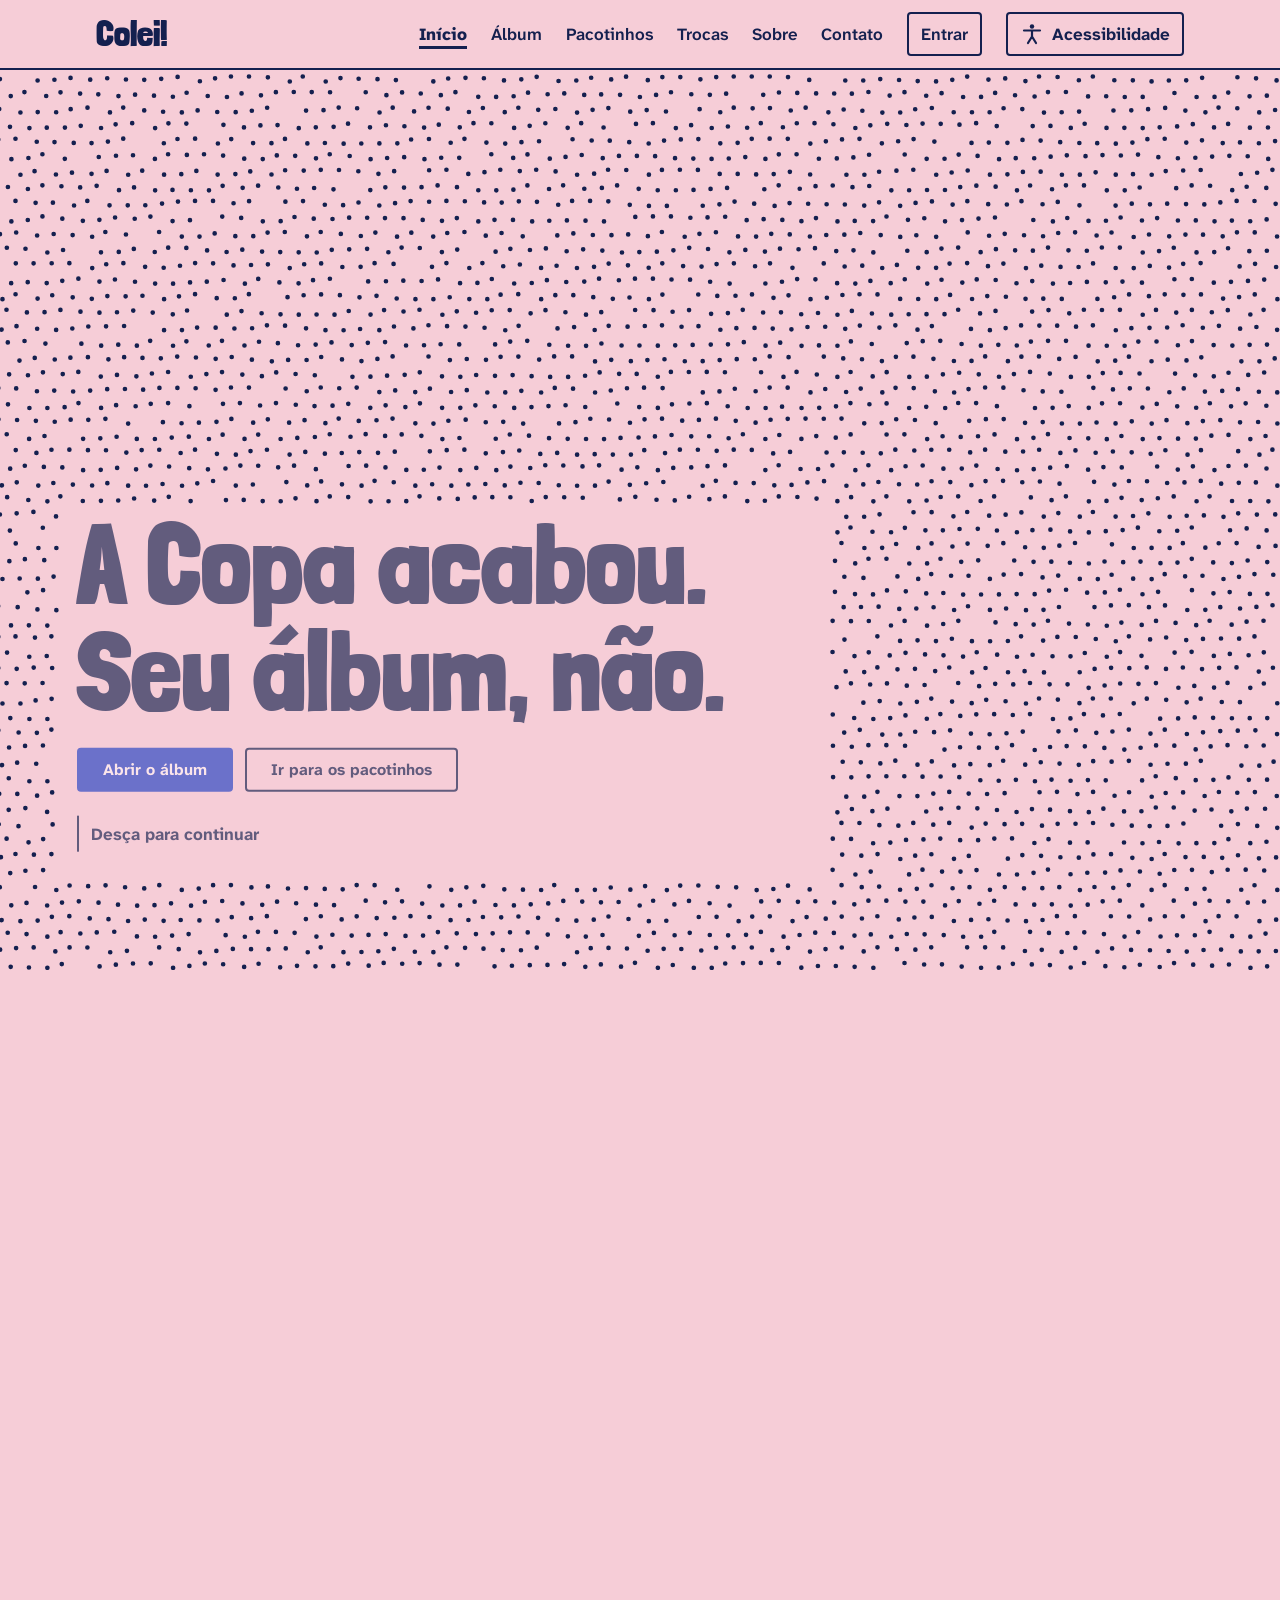
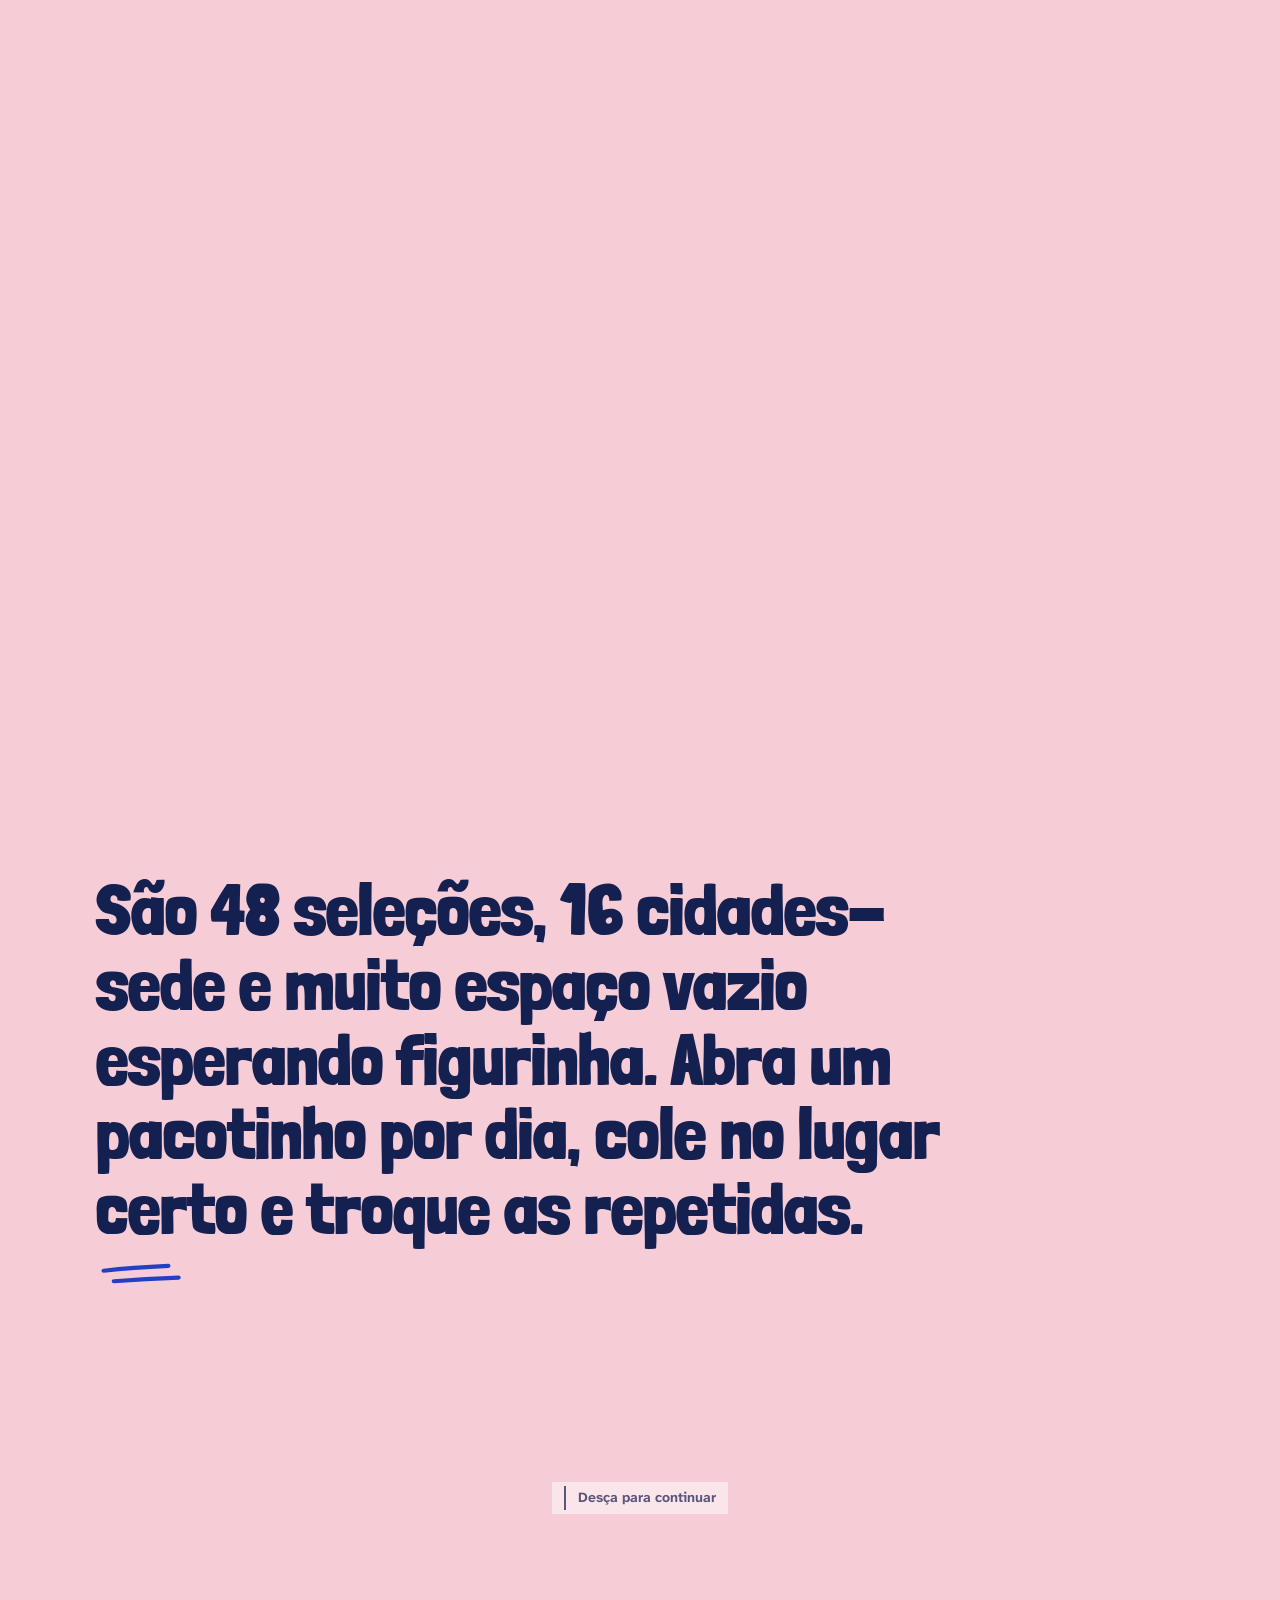
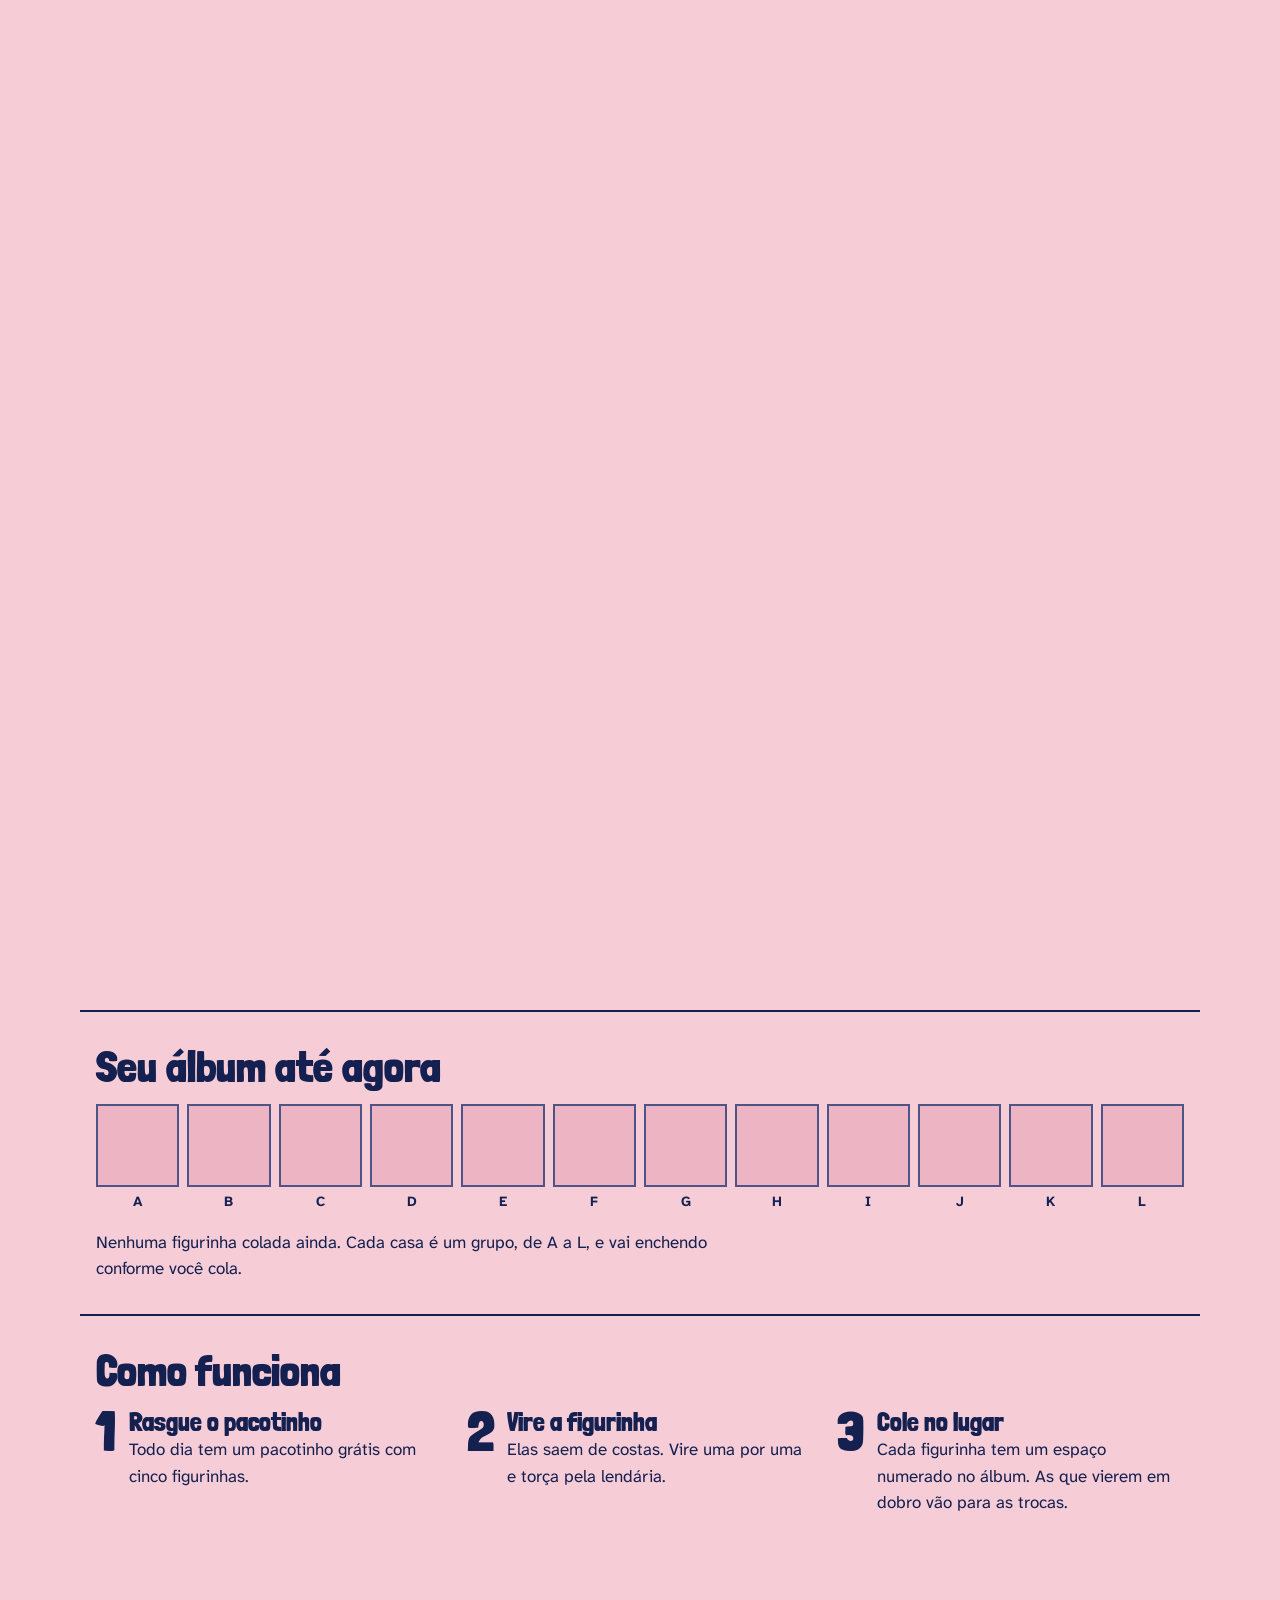
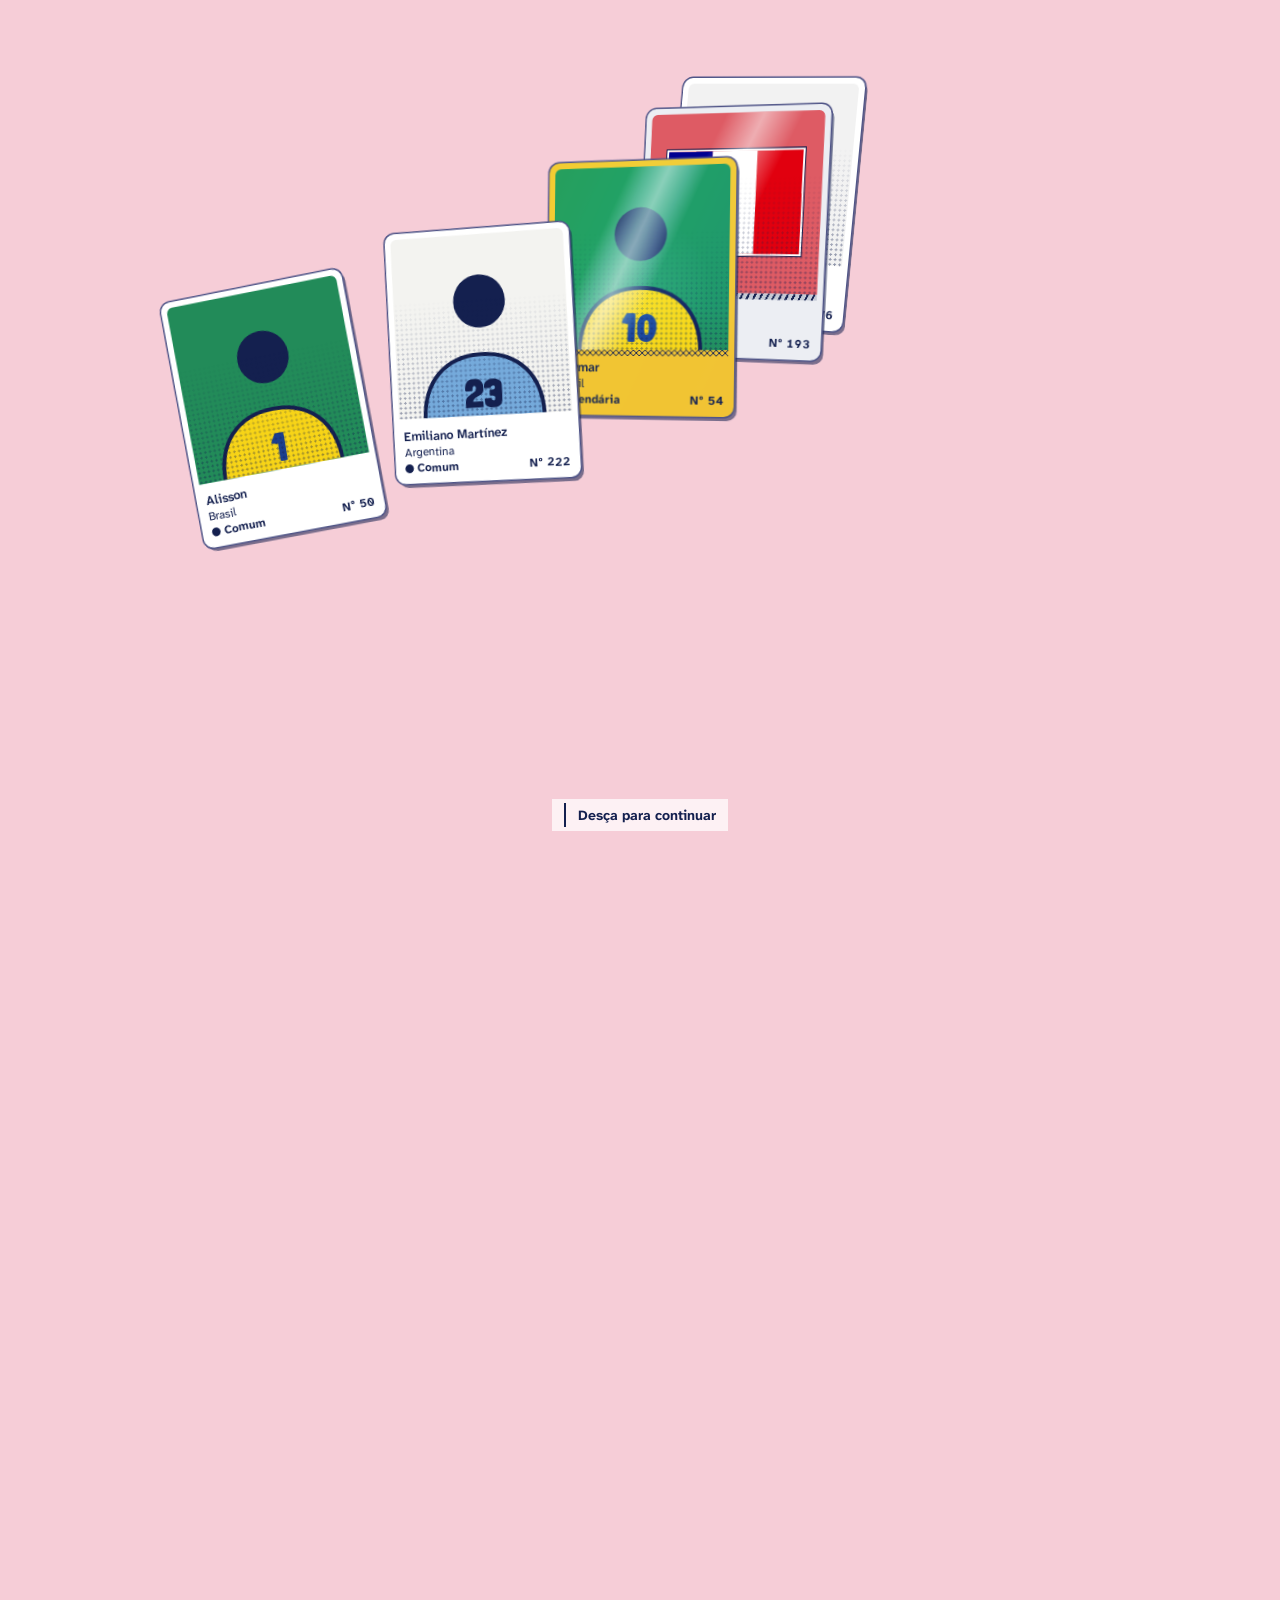
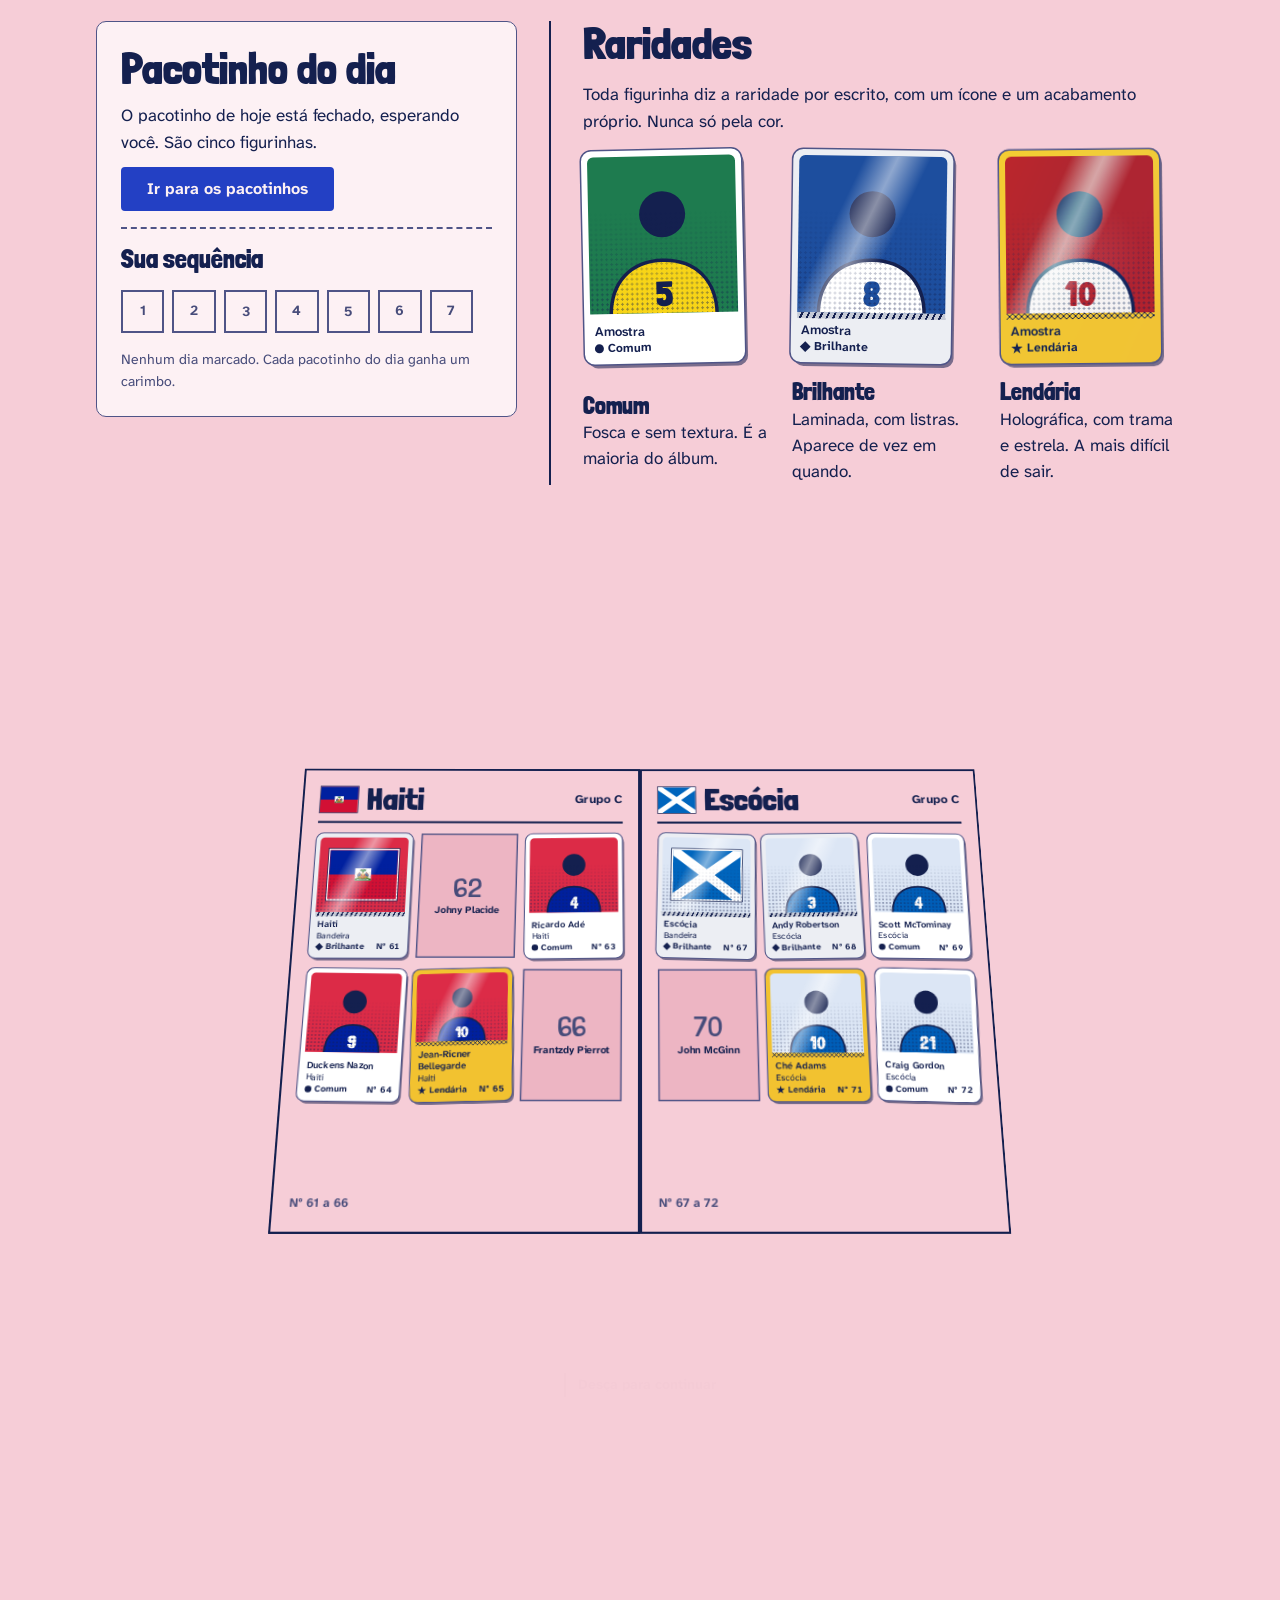
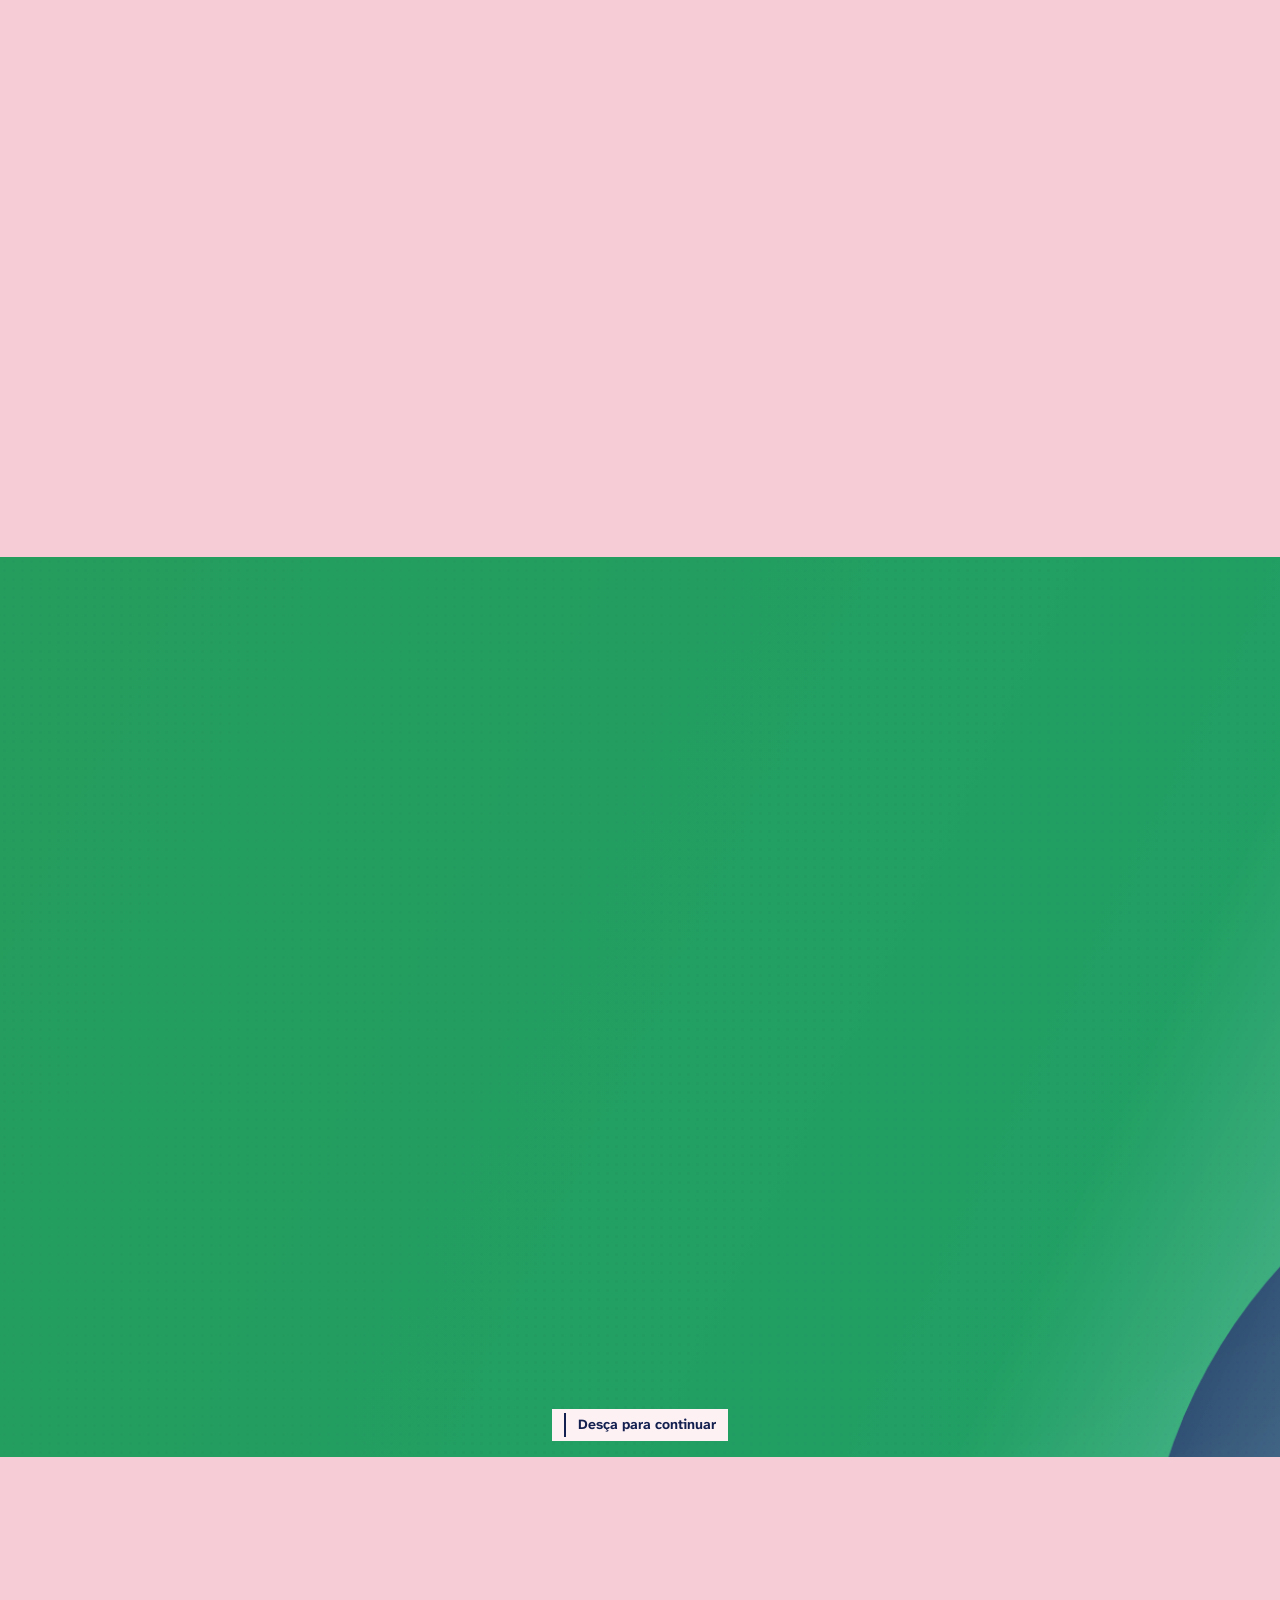
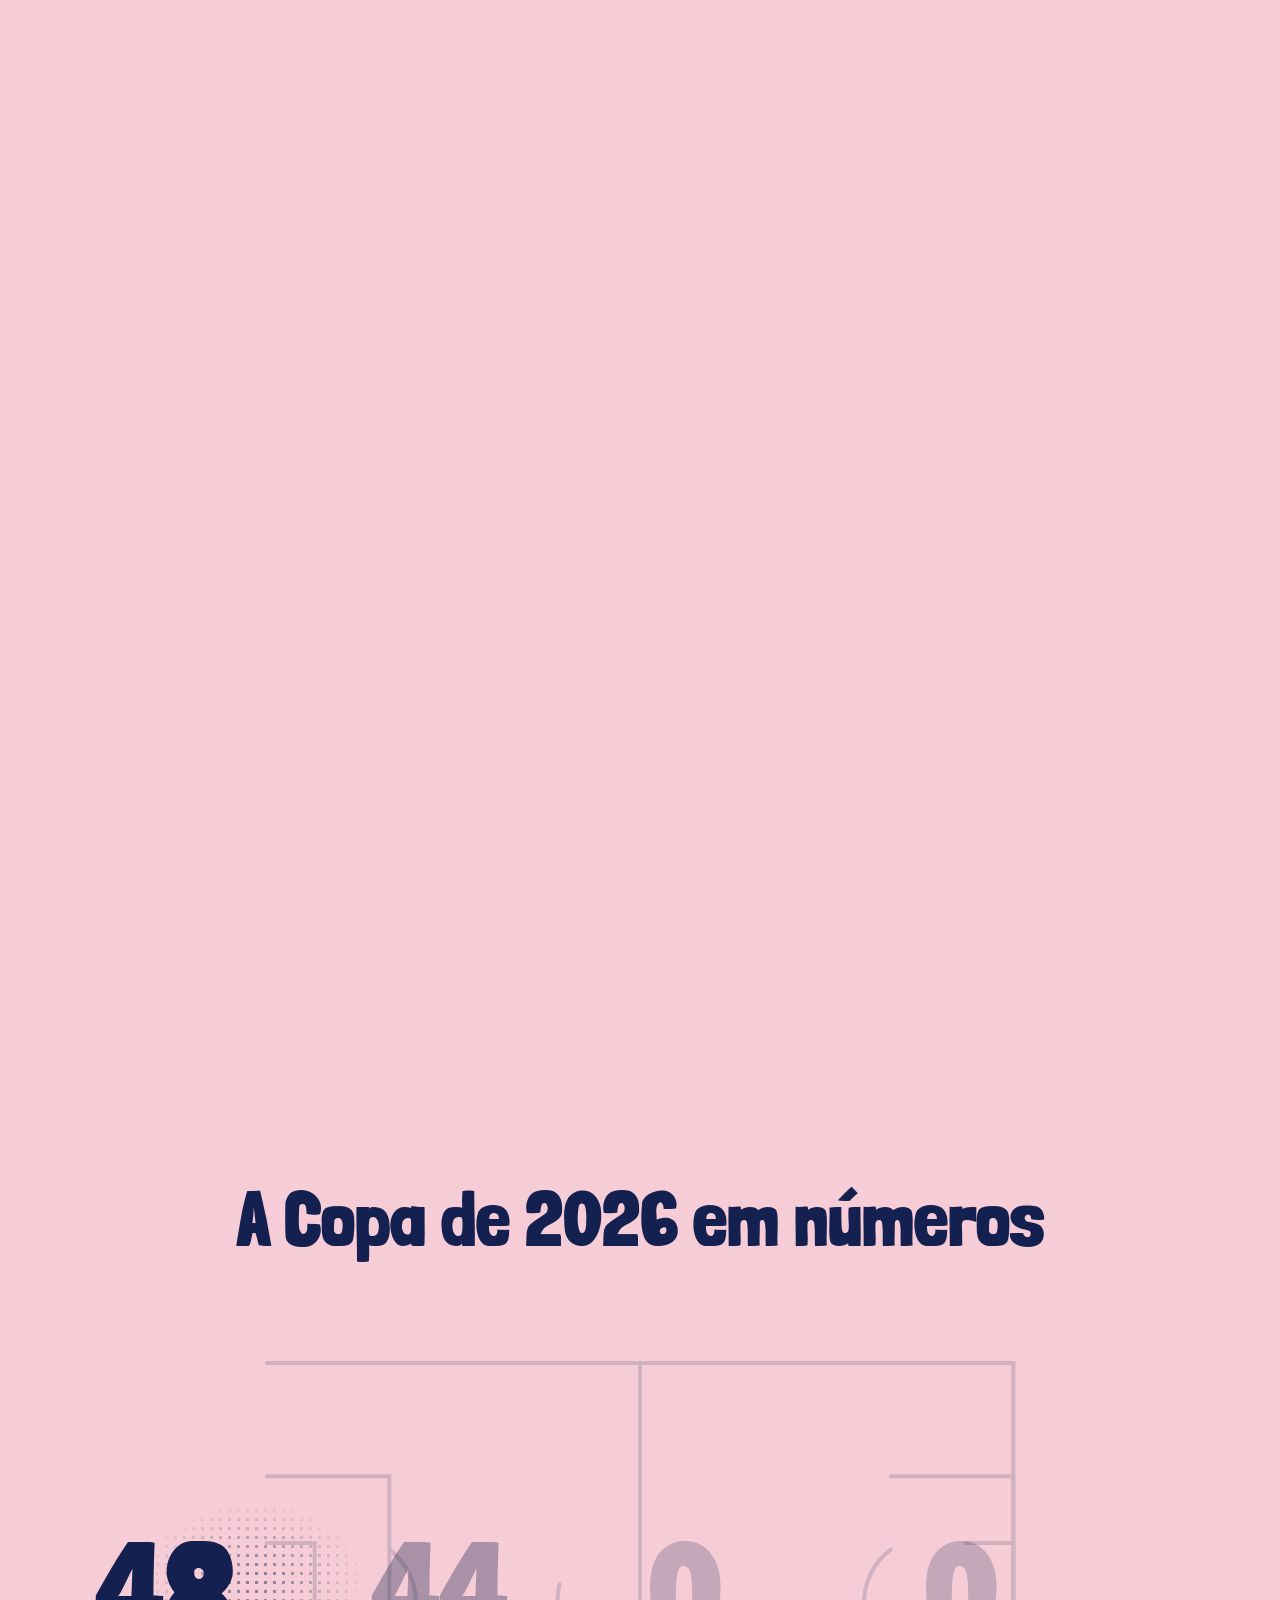
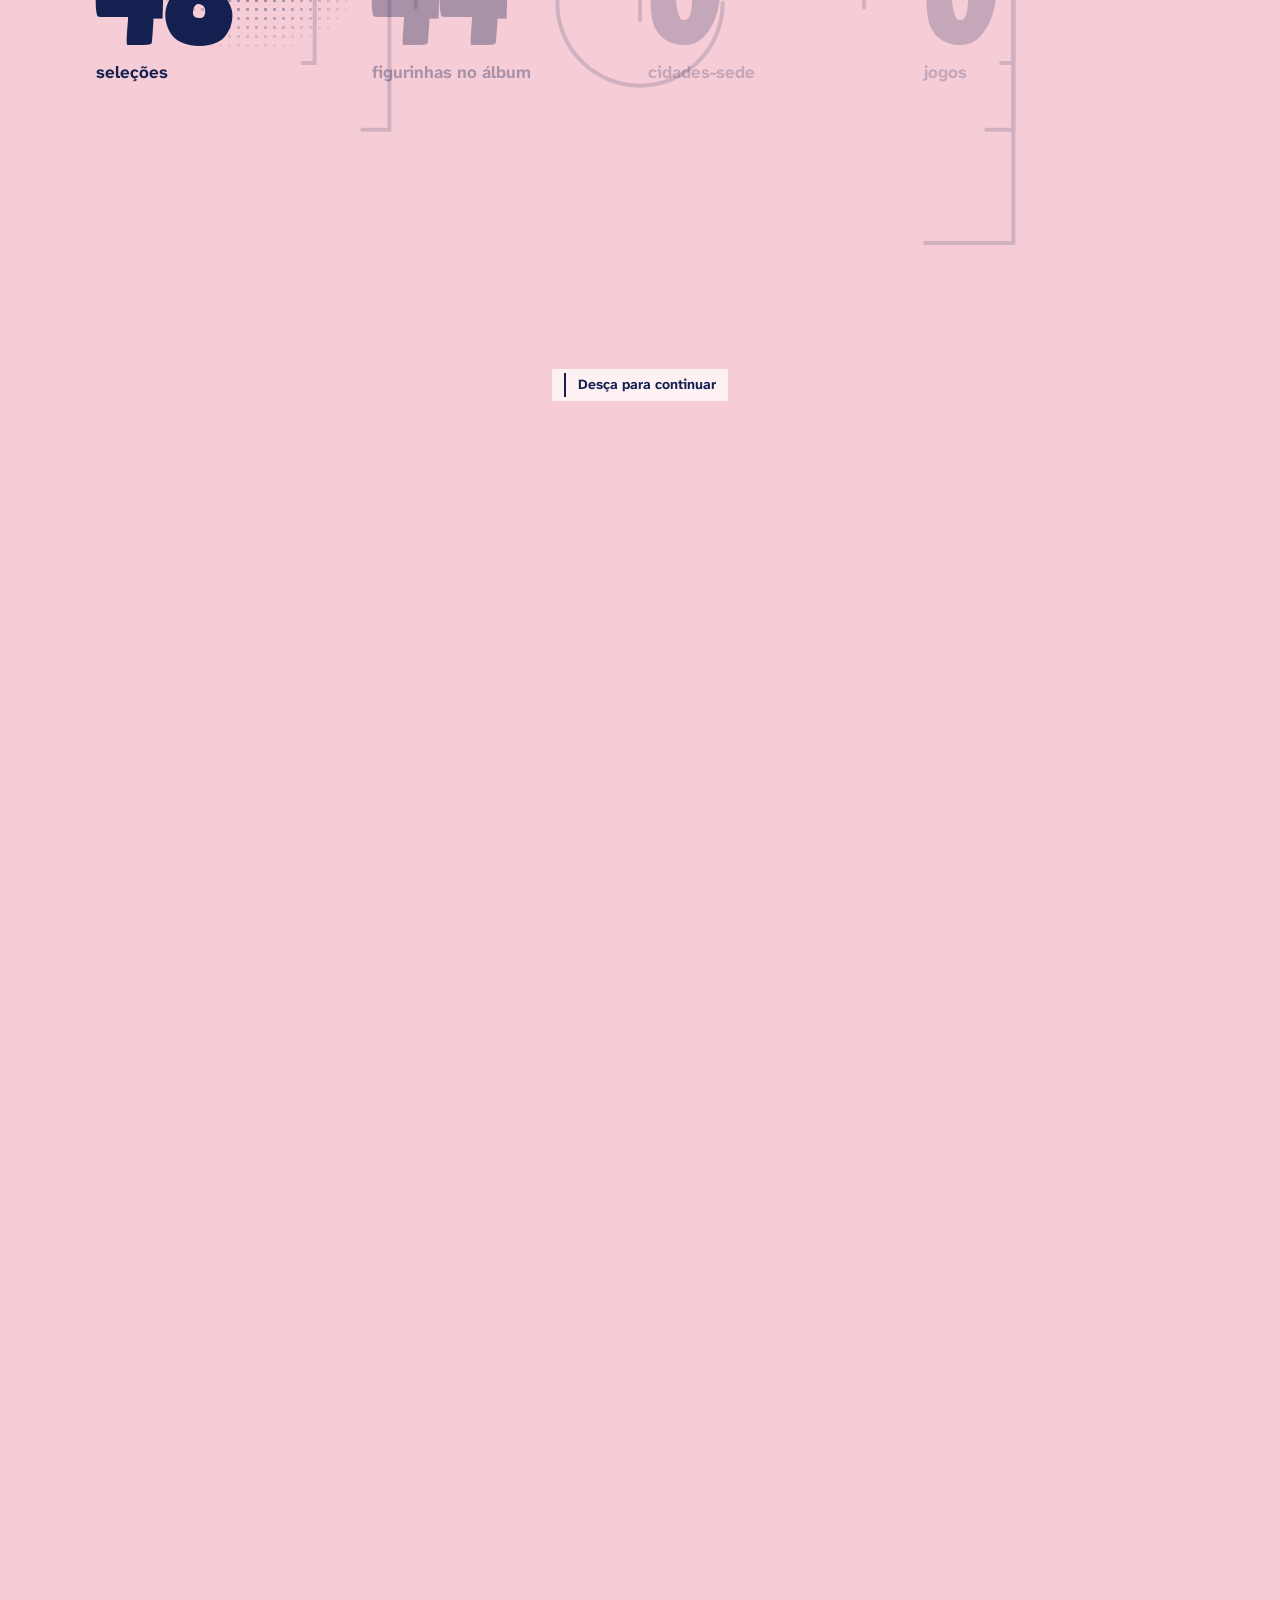
==== commit 2def6538: "feat: aviso "Desça para continuar" nas cenas da página inicial O motor das cenas põe o aviso no pé d" ====
--- a/index.html
+++ b/index.html
@@ -71,7 +71,7 @@
     <!-- ABERTURA (cena 1). Os pontinhos de impressão se juntam e formam "Colei!".
          Parada, a cena mostra o convite ao lado da marca já formada.
          O desenho é feito pelo js/cenas-inicio.js dentro do <canvas>. -->
-    <section class="cena cena-abertura" style="--altura: 240vh" aria-labelledby="titulo-abertura">
+    <section class="cena cena-abertura" style="--altura: 240vh" data-aviso-de="0.2" aria-labelledby="titulo-abertura">
       <div class="cena-palco">
         <canvas class="reticula-tela so-com-js" id="reticula-tela" aria-hidden="true"></canvas>
 
@@ -82,7 +82,7 @@
             <a class="botao" href="album.html">Abrir o álbum</a>
             <a class="botao botao-contorno" href="pacotinhos.html">Ir para os pacotinhos</a>
           </p>
-          <p class="rolar-dica" aria-hidden="true"><i></i>Role para ver a apresentação</p>
+          <p class="rolar-dica" aria-hidden="true"><i></i>Desça para continuar</p>
         </div>
 
         <p class="abertura-assinatura" id="abertura-assinatura">O álbum de figurinhas da Copa de 2026</p>
--- a/css/cenas.css
+++ b/css/cenas.css
@@ -110,7 +110,7 @@
   display: none;
 }
 
-/* "Role para ver": um fio que desce. Só existe com as cenas em movimento. */
+/* "Desça para continuar" da abertura: um fio que desce. Só existe com as cenas em movimento. */
 .rolar-dica {
   display: none;
 }
@@ -122,13 +122,50 @@
   font-weight: 700;
 }
 
-.rolar-dica i {
+.rolar-dica i,
+.cena-desca i {
   display: block;
   width: 2px;
   height: 2.25rem;
   background: var(--cor-texto);
   transform-origin: top;
+}
+
+.rolar-dica i {
   animation: fio-descendo 1.6s ease-in-out 3;   /* três vezes e para */
+}
+
+/* O aviso "Desça para continuar", no pé de cada palco (posto pelo js/cenas.js).
+   Fica em uma etiqueta de papel claro, para ser lido por cima de qualquer cena. */
+.cena-desca {
+  display: none;
+}
+
+.com-cenas .cena-desca {
+  position: absolute;
+  z-index: 5;
+  left: 50%;
+  bottom: var(--espaco-4);
+  translate: -50% 0;
+  display: flex;
+  align-items: center;
+  gap: var(--espaco-3);
+  max-width: none;
+  padding: var(--espaco-1) var(--espaco-3);
+  background: var(--cor-superficie);
+  font-size: var(--texto-pequeno);
+  font-weight: 700;
+  white-space: nowrap;
+  pointer-events: none;
+}
+
+.cena-desca i {
+  height: 1.5rem;
+}
+
+/* O fio desce três vezes cada vez que a cena chega à tela, e para */
+.cena-na-tela .cena-desca i {
+  animation: fio-descendo 1.6s ease-in-out 3;
 }
 
 @keyframes fio-descendo {
@@ -907,7 +944,7 @@
 .com-cenas .trilha {
   position: absolute;
   top: 0;
-  bottom: 0;
+  bottom: 3.25rem;   /* sobra o pé do palco para o aviso "Desça para continuar" */
   left: 0;
   display: flex;
   align-items: center;
@@ -976,6 +1013,20 @@
   pointer-events: auto;
 }
 
+/* ---------- Janela não muito alta (notebook, celular pequeno) ----------
+   Com menos de 640 px de altura, cada grupo fica mais estreito. As bandeiras
+   encolhem junto, e o link "Ver o Grupo no álbum" não fica debaixo do aviso
+   "Desça para continuar". */
+@media (max-height: 40rem) {
+  .com-cenas .grupo {
+    width: min(78vw, 16rem);
+  }
+
+  .com-cenas .grupo-letra {
+    font-size: 4.5rem;
+  }
+}
+
 /* ---------- Tela baixa (celular deitado, janela pequena) ----------
    Com menos de 480 px de altura, as peças encolhem para caber no palco. */
 @media (max-height: 30rem) {
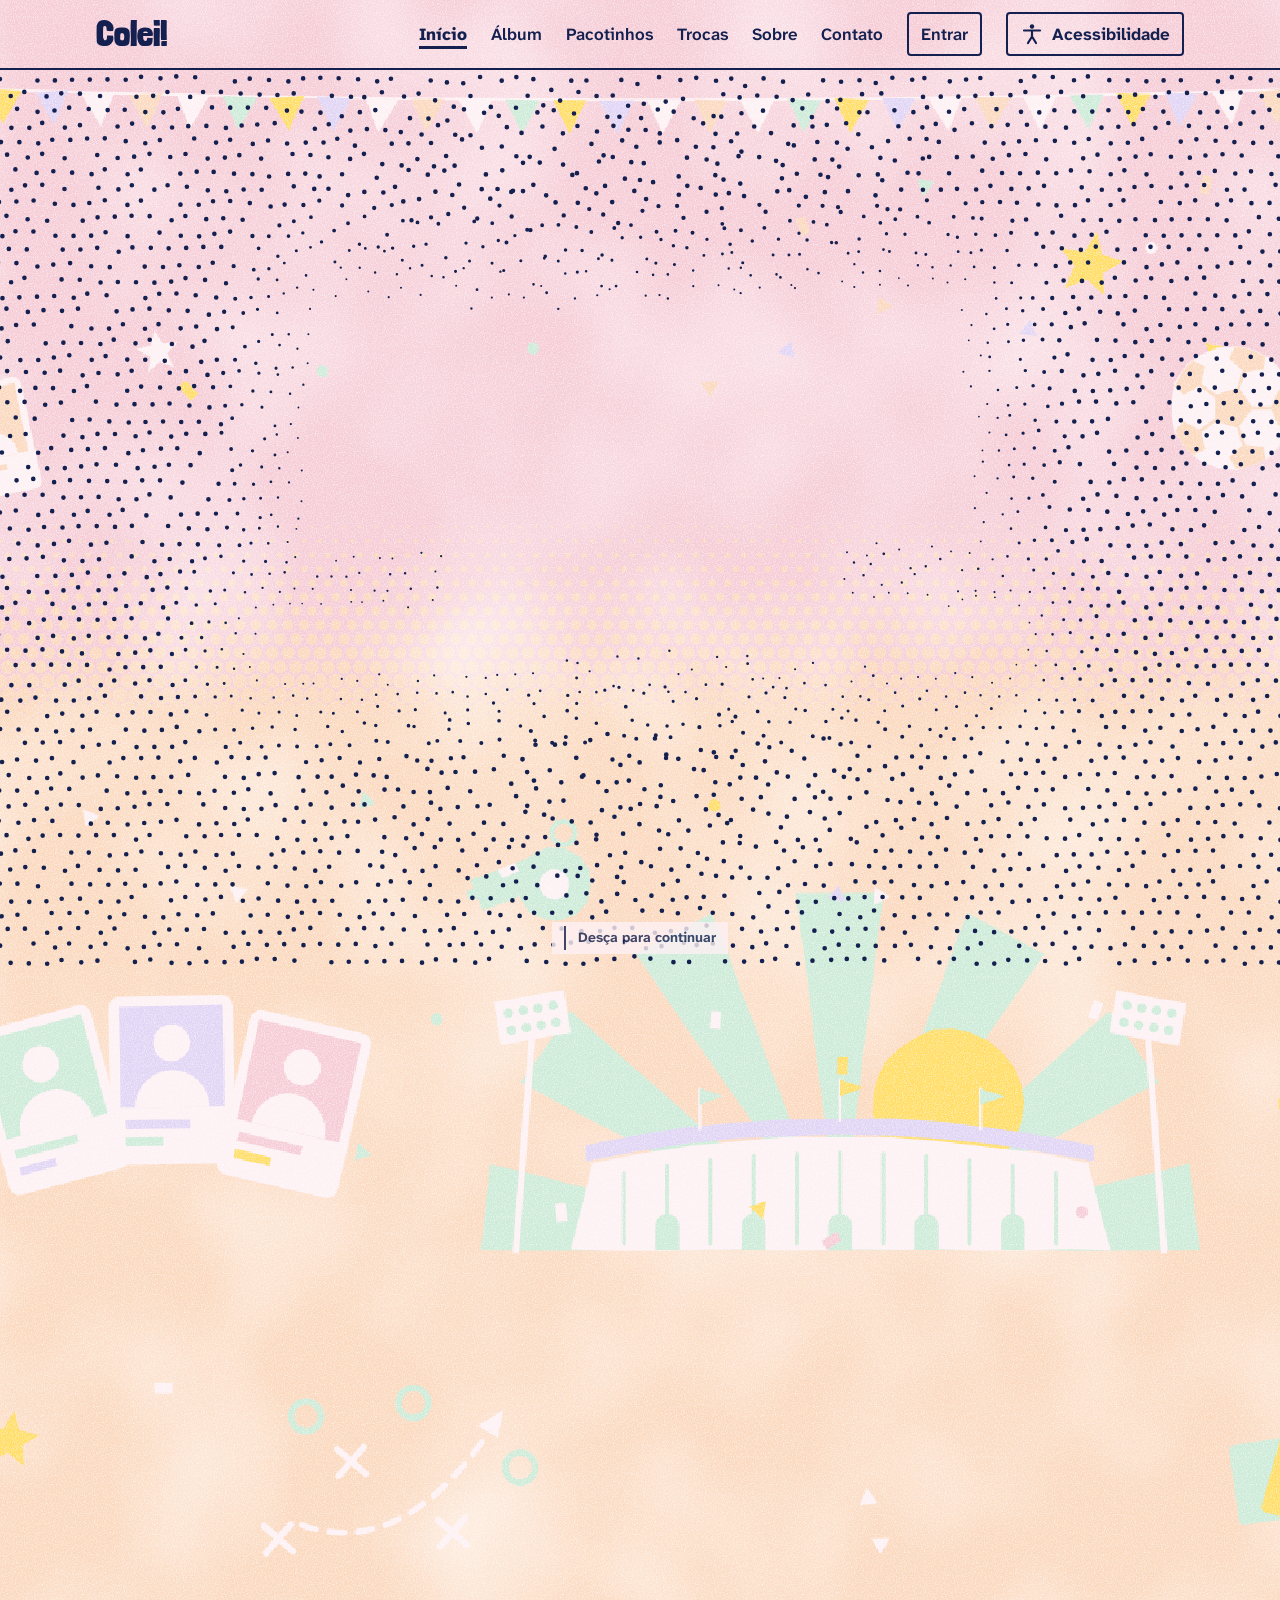
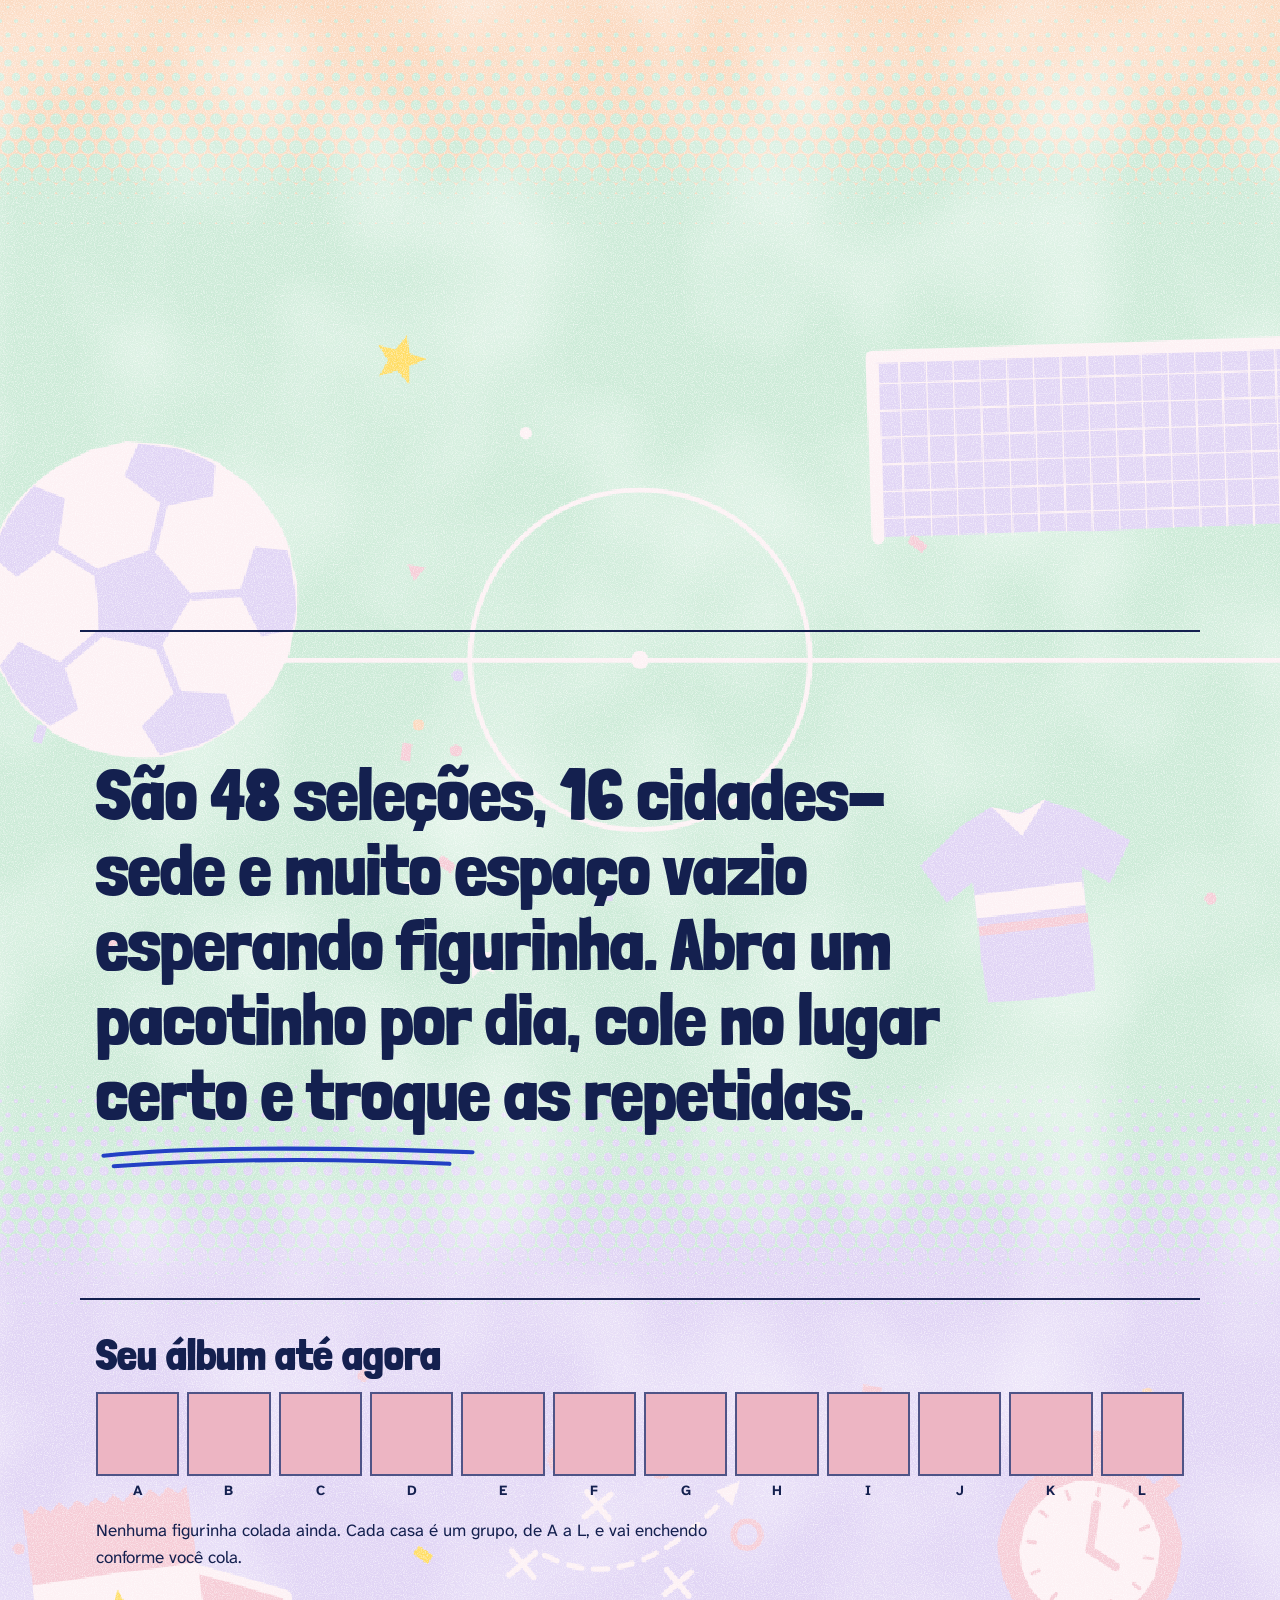
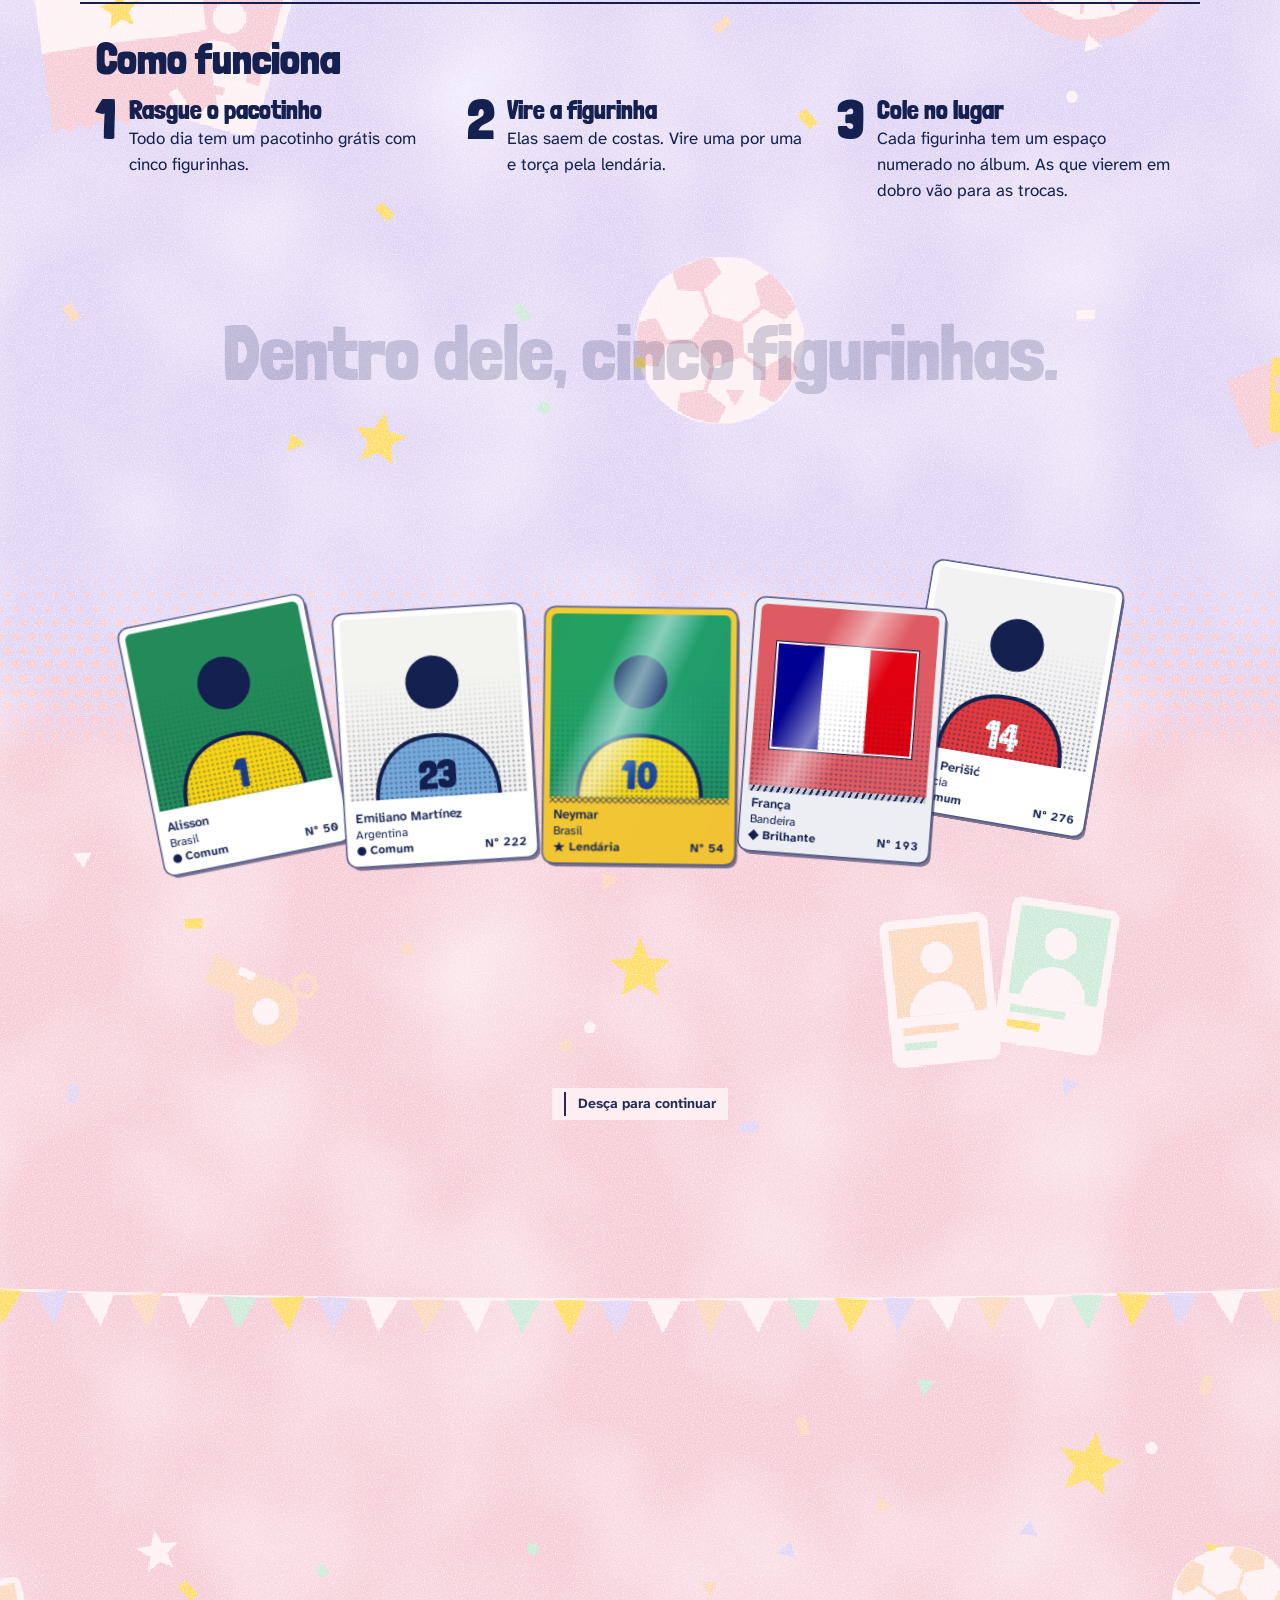
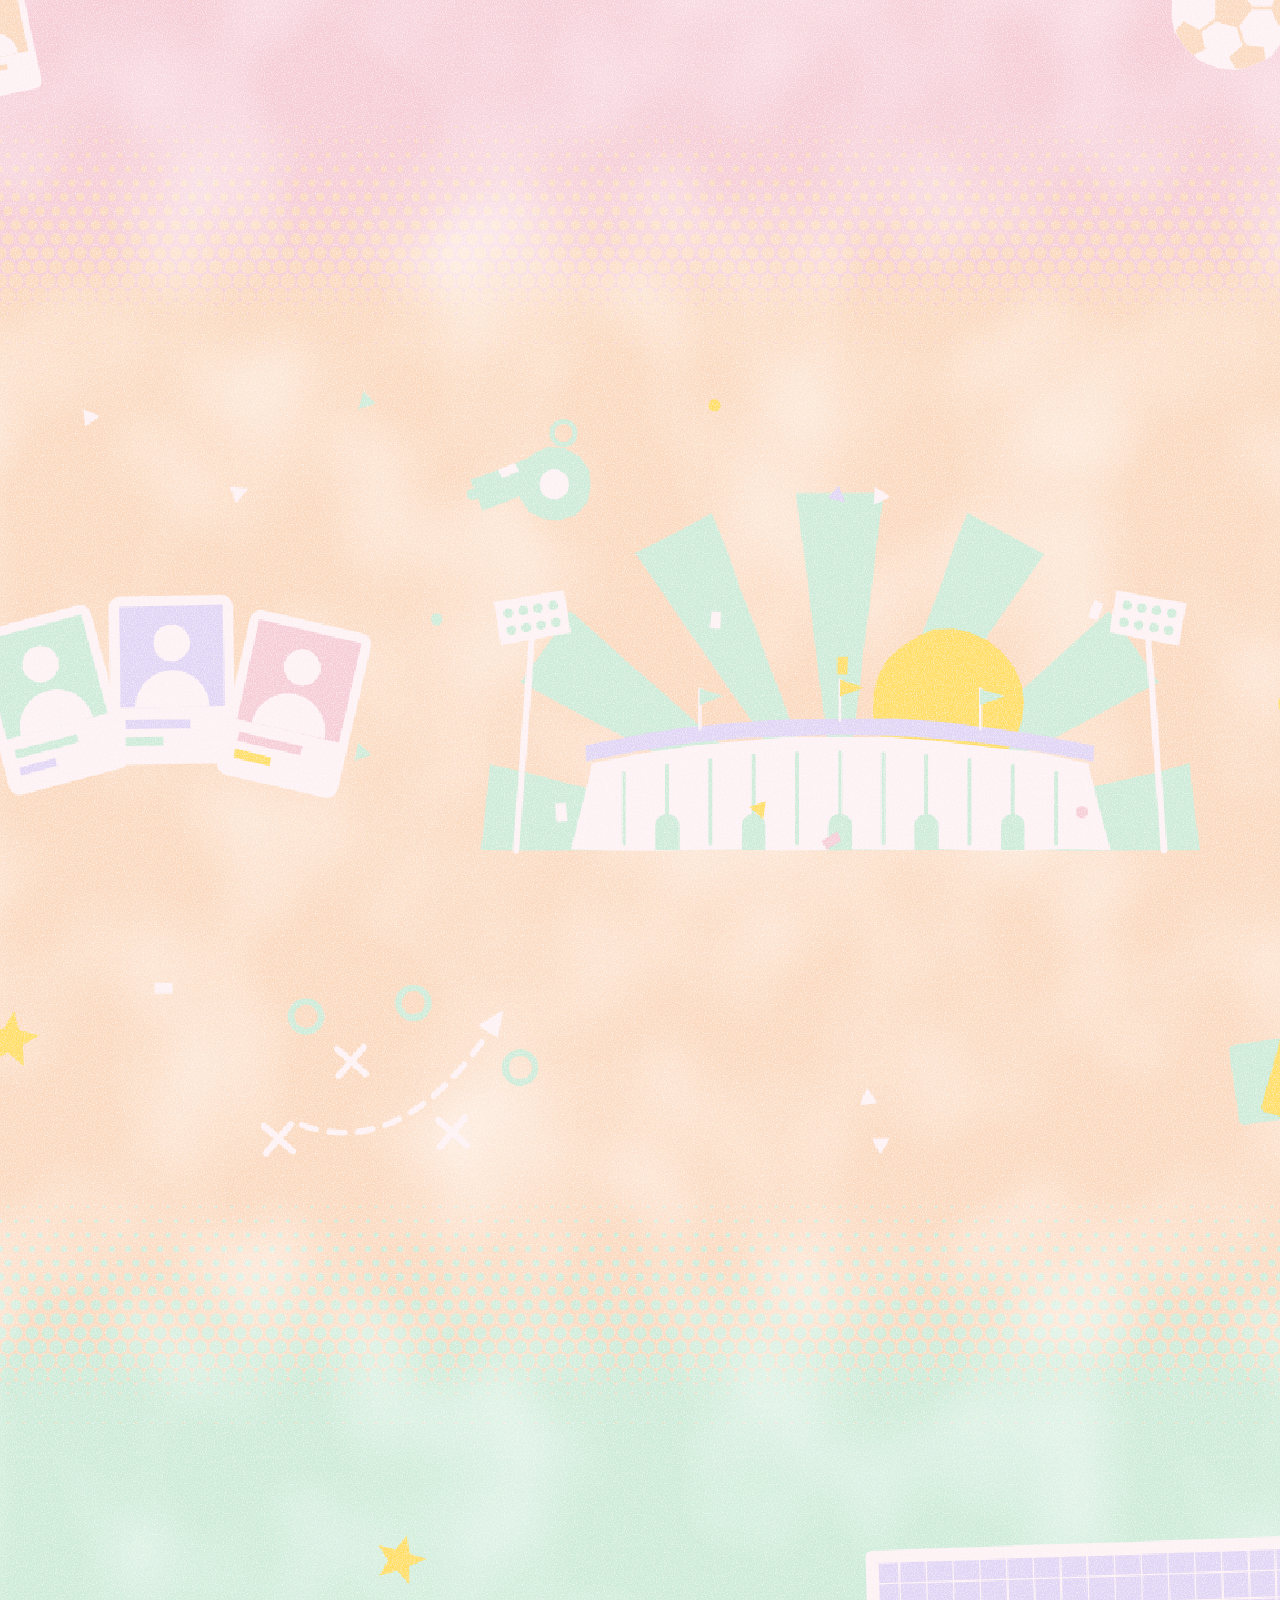
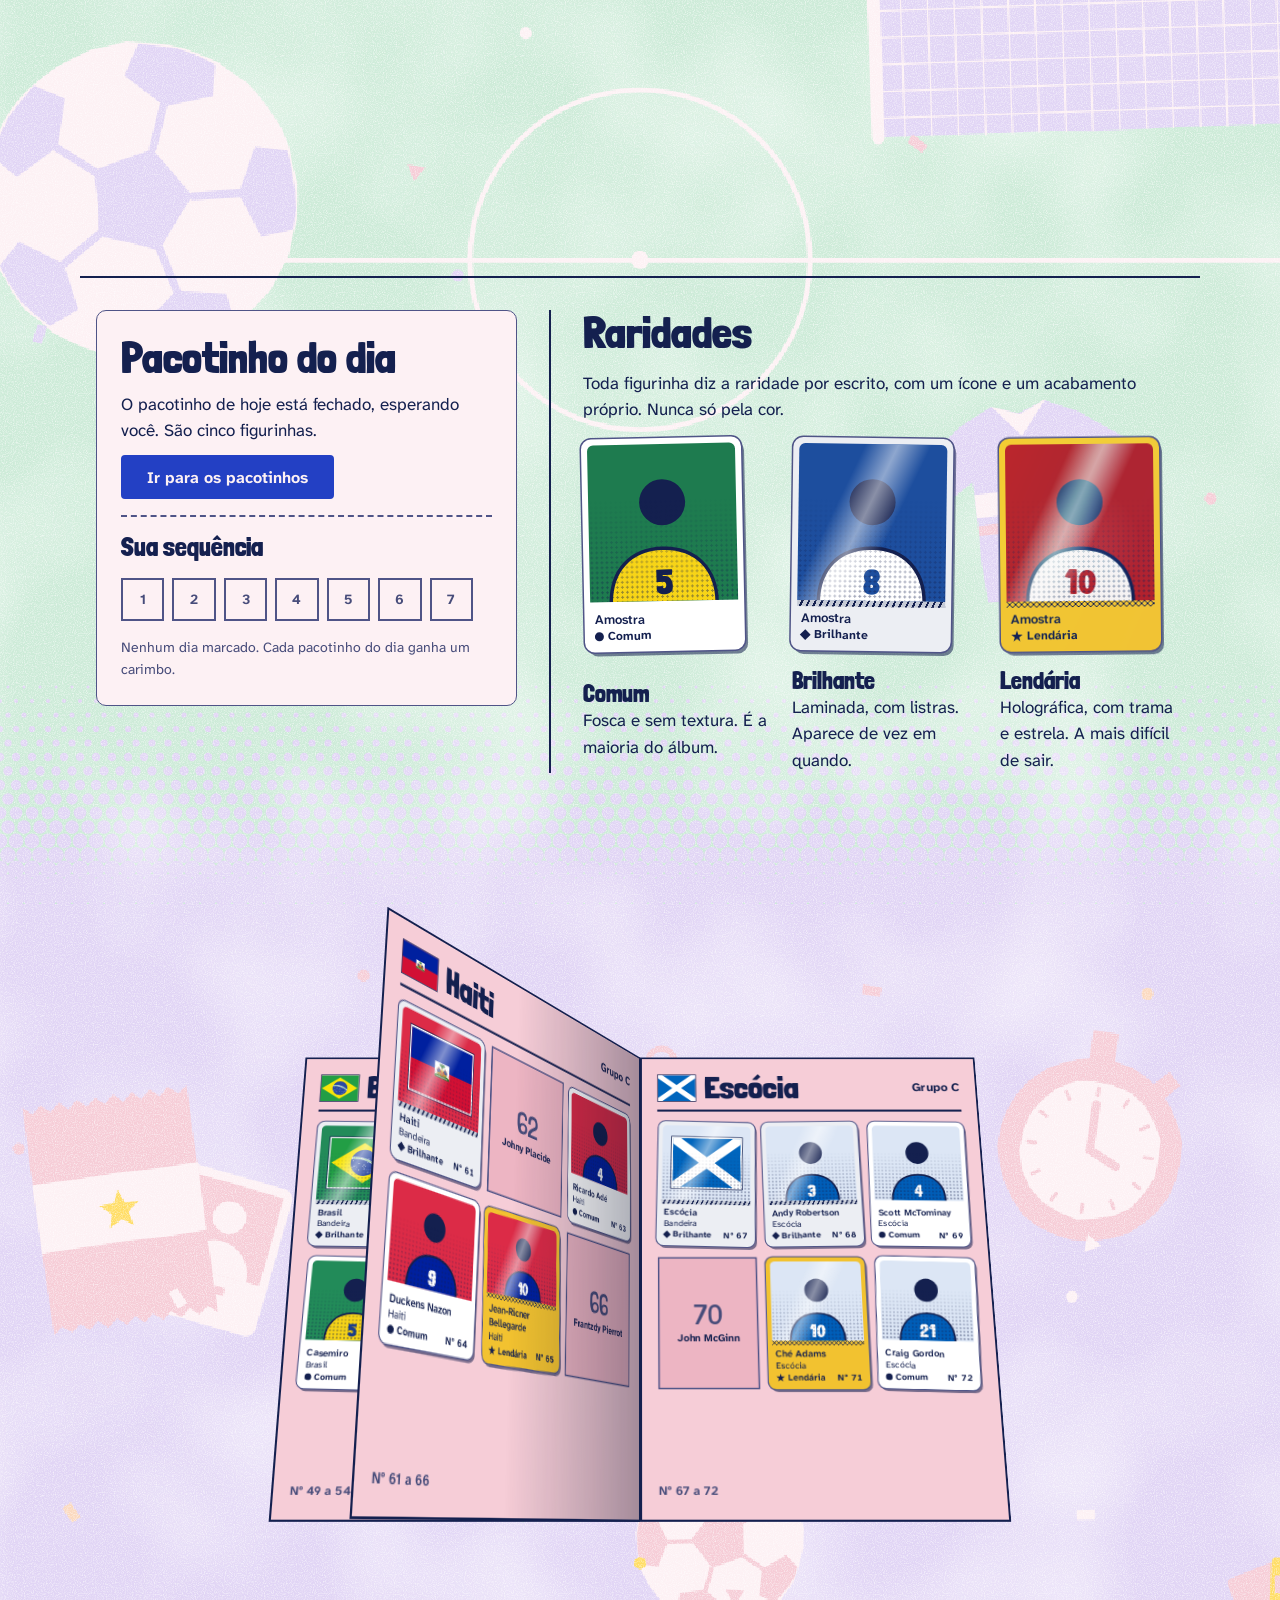
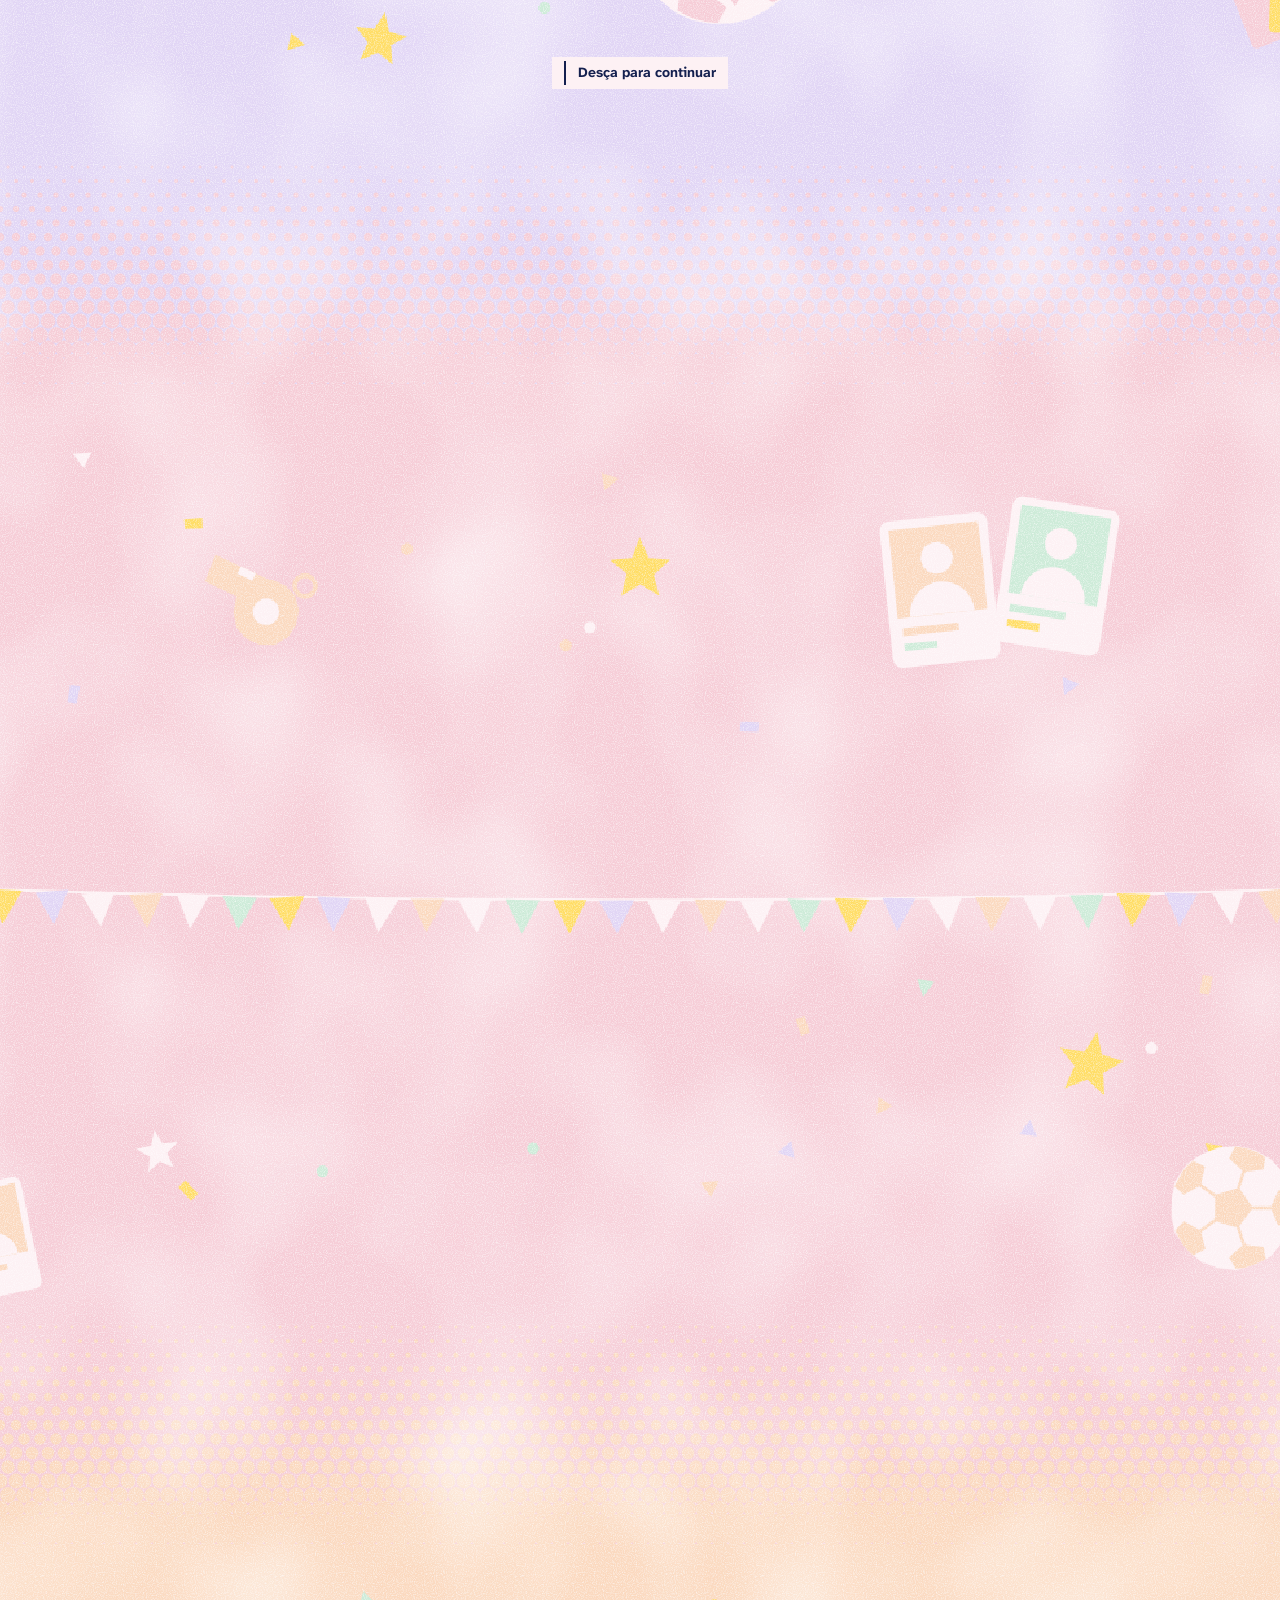
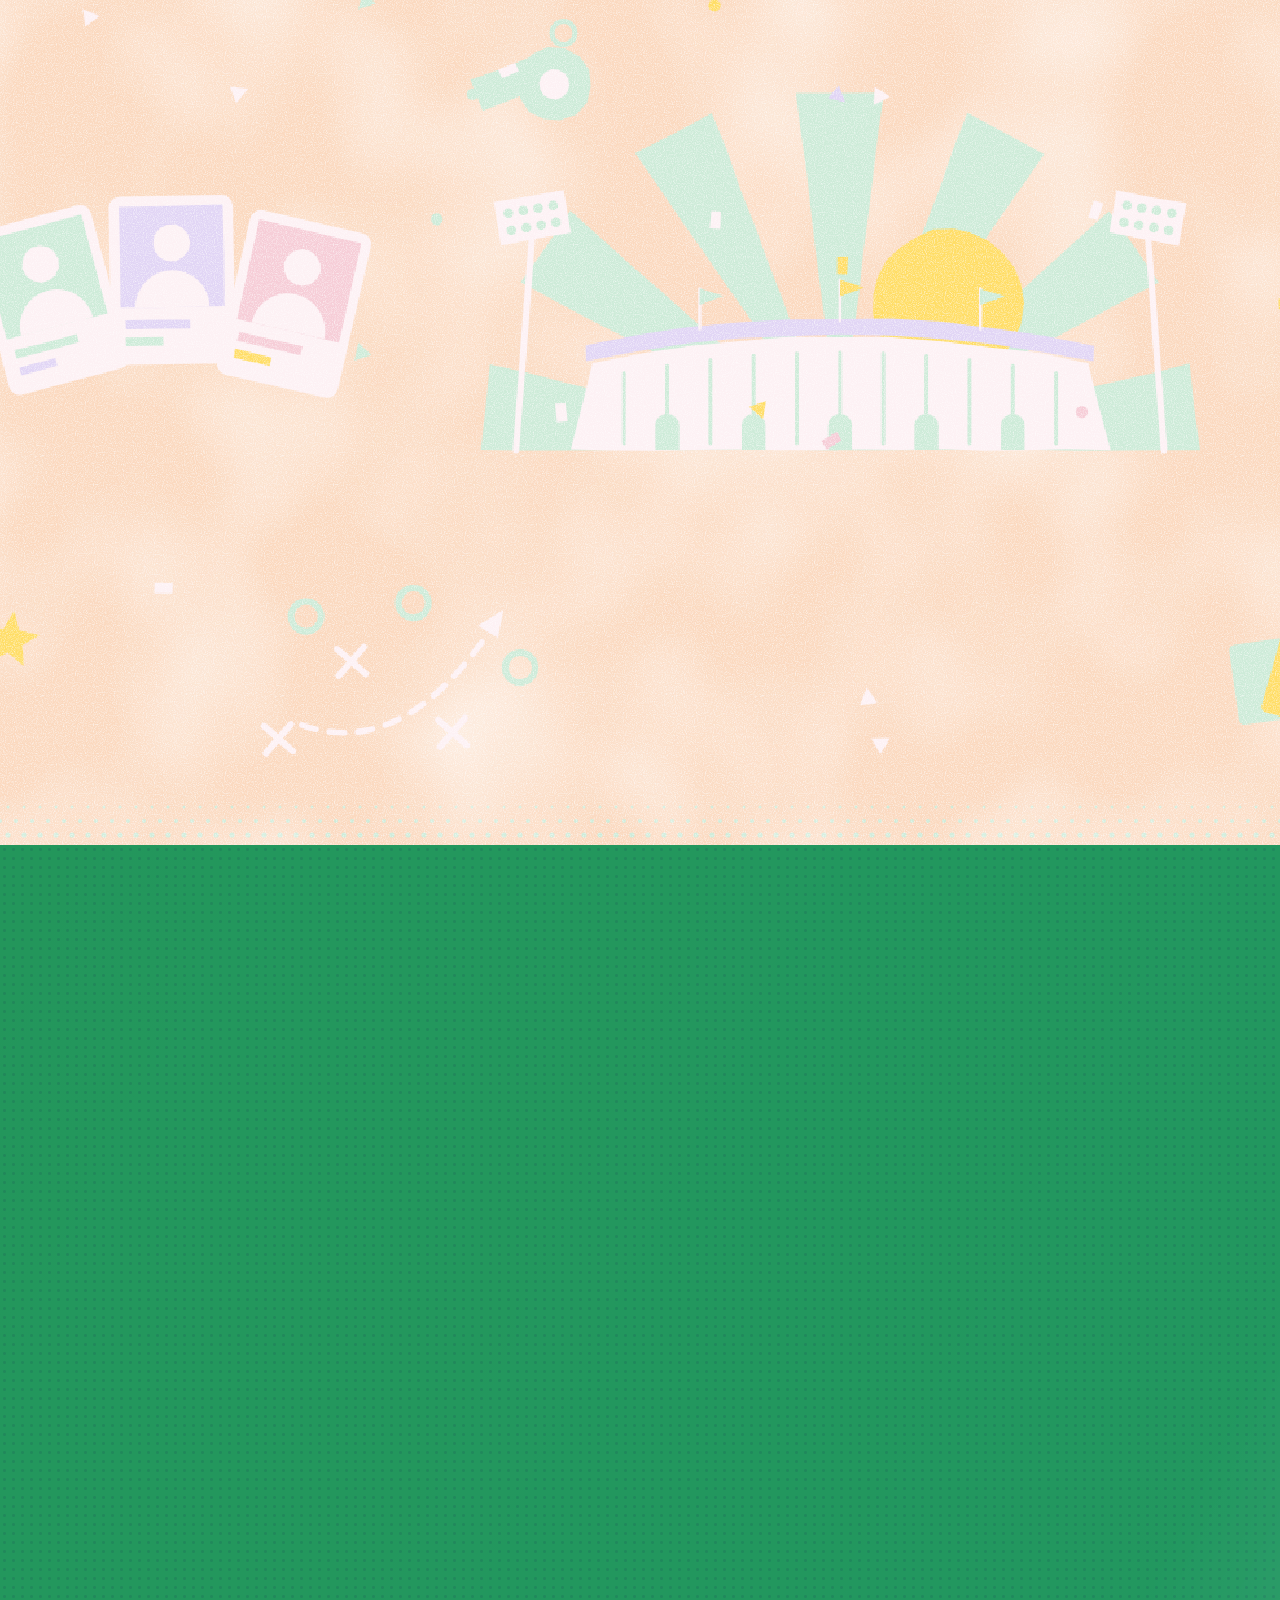
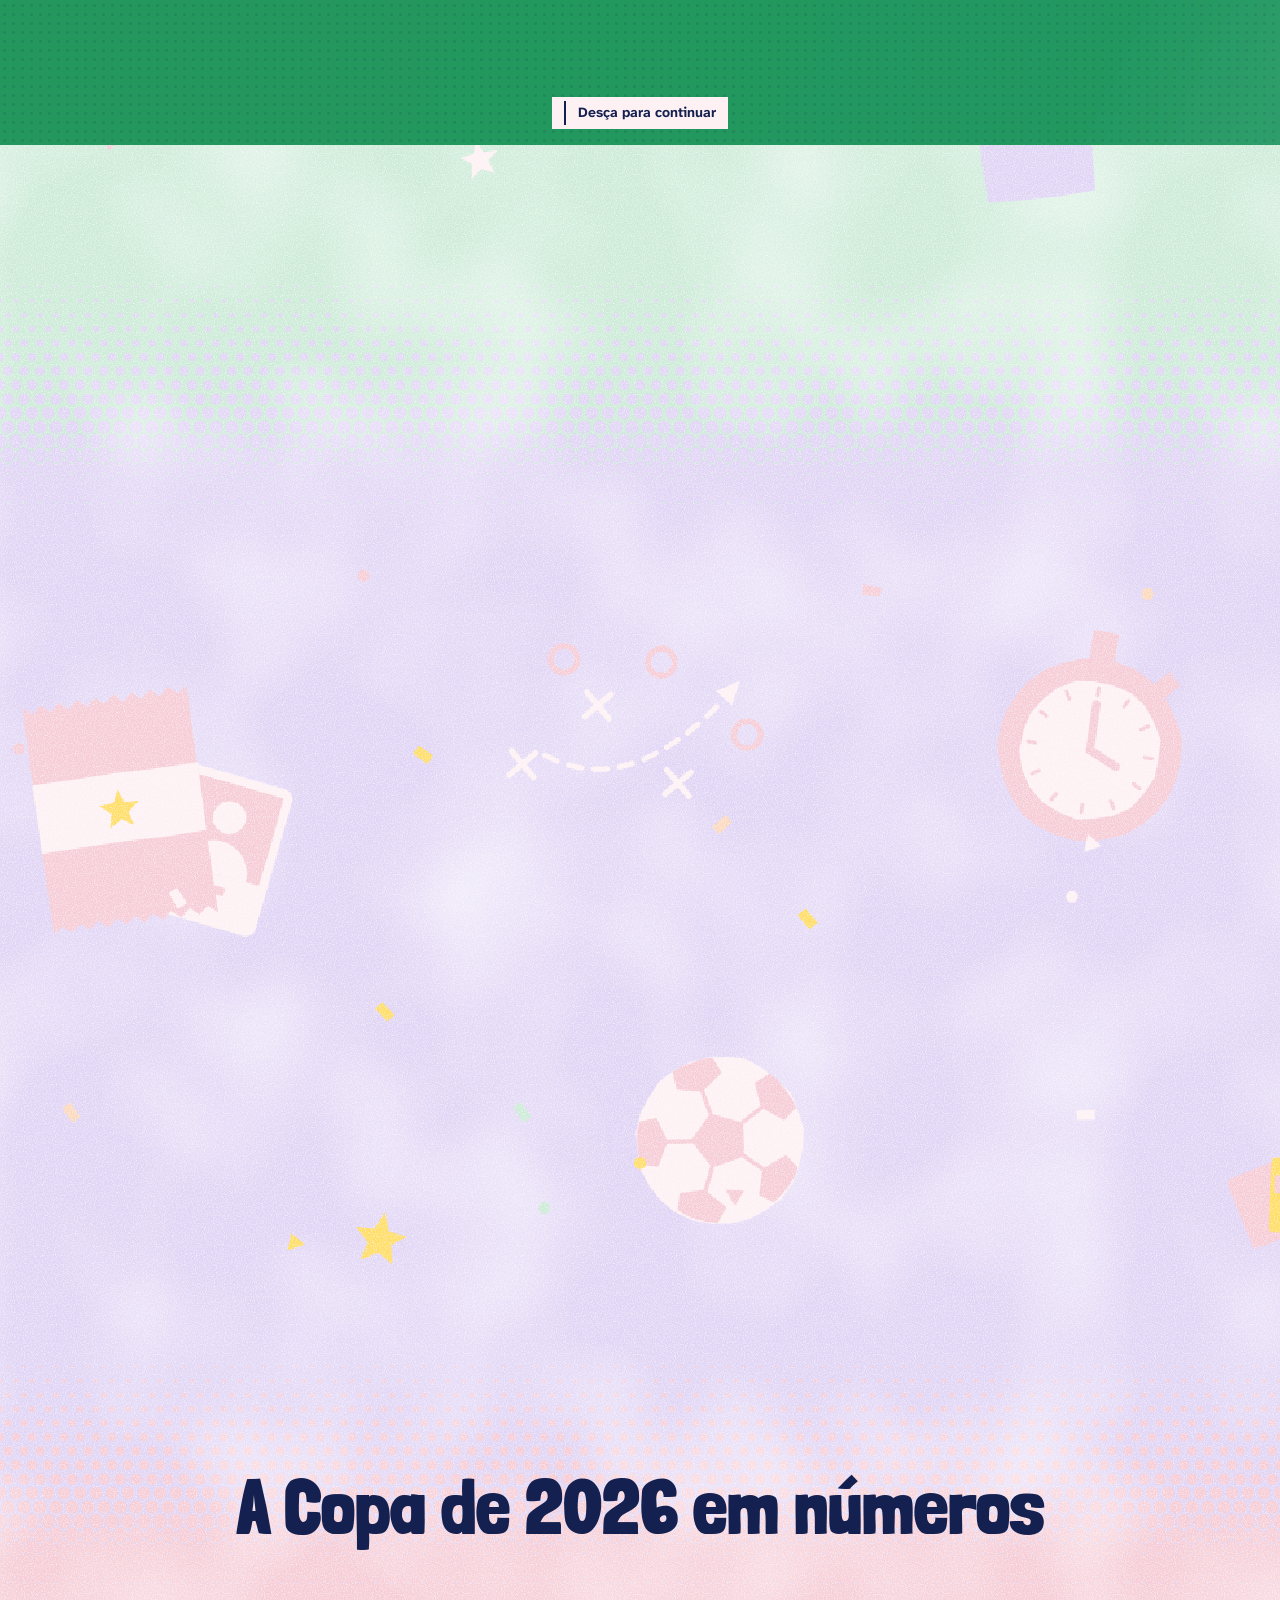
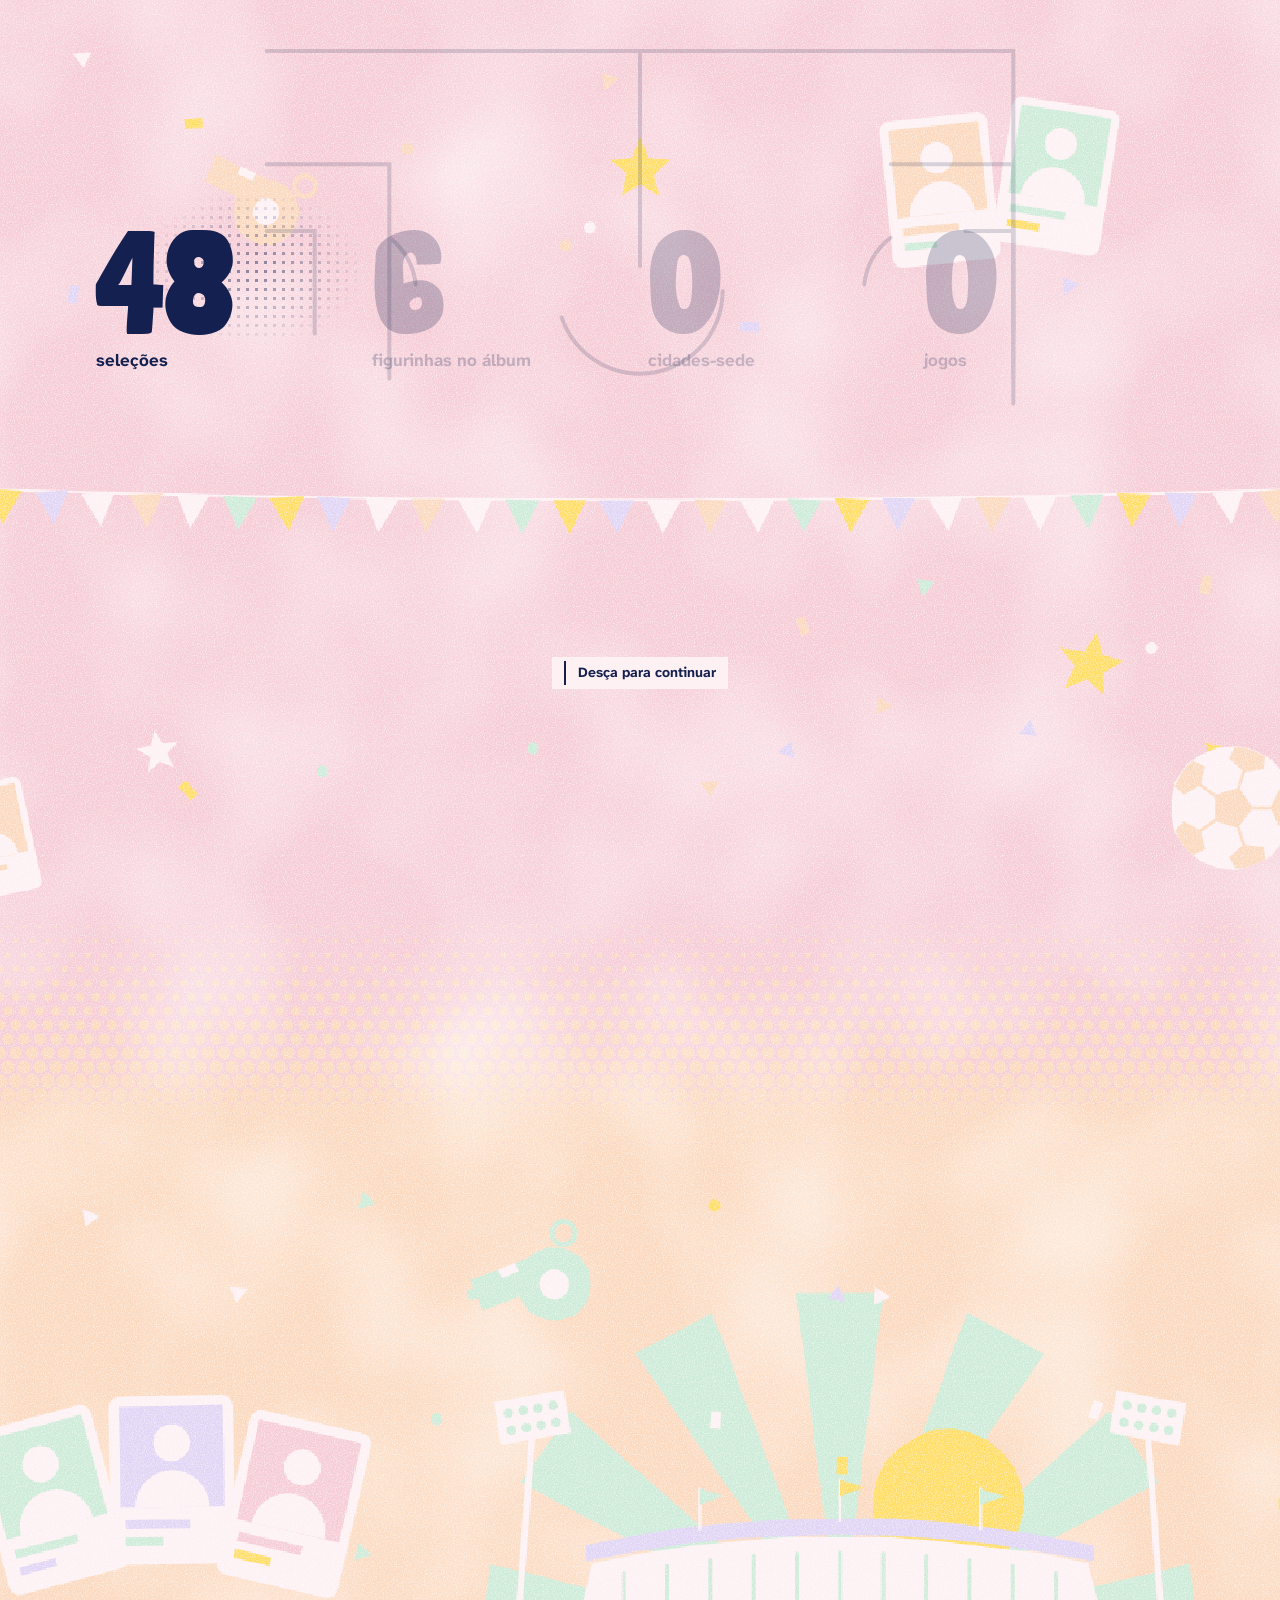
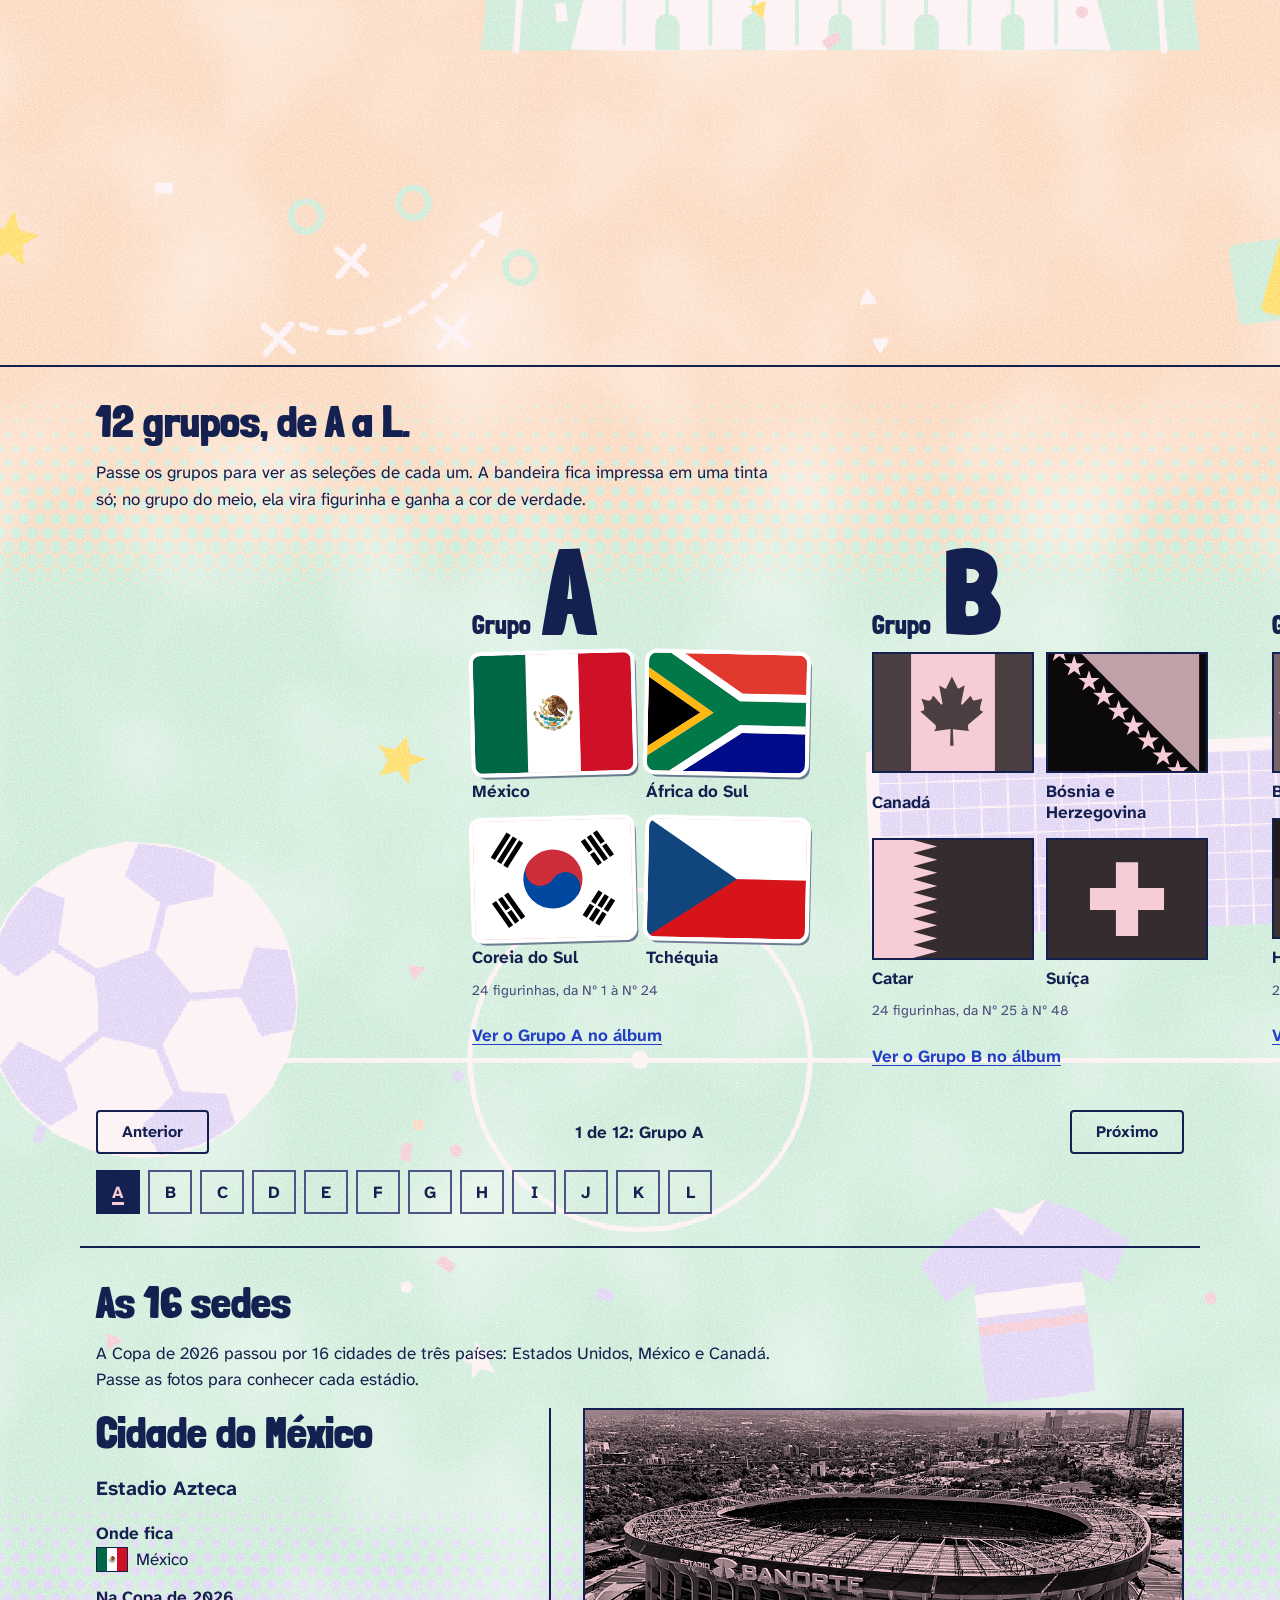
==== commit 19fa768b: "feat: frase acende sozinha e os 12 grupos viram carrossel A frase e os grupos deixaram de ser cenas " ====
--- a/index.html
+++ b/index.html
@@ -20,7 +20,7 @@
   <script src="js/inicio.js" defer></script>
   <script src="js/carrossel.js" defer></script>
 
-  <!-- As cenas presas à rolagem: o motor e, depois, as oito cenas desta página. -->
+  <!-- As cenas presas à rolagem: o motor e, depois, as seis cenas desta página. -->
   <script src="js/cenas.js" defer></script>
   <script src="js/cenas-inicio.js" defer></script>
 
@@ -95,16 +95,15 @@
       </div>
     </section>
 
-    <!-- A FRASE ACENDE (cena 2). Cada palavra acende quando a rolagem chega nela. -->
-    <div class="cena cena-frase" style="--altura: 220vh">
-      <div class="cena-palco">
-        <div class="frase-caixa">
-          <p class="frase" id="frase">São 48 seleções, 16 cidades-sede e muito espaço vazio esperando figurinha. Abra um pacotinho por dia, cole no lugar certo e troque as repetidas.</p>
-          <svg class="frase-traco" viewBox="0 0 300 24" preserveAspectRatio="none" aria-hidden="true" focusable="false">
-            <path id="frase-traco" pathLength="1" d="M6 10c60-7 150-8 288-3M14 19c80-6 170-7 262-2"/>
-          </svg>
-        </div>
-      </div>
+    <!-- A FRASE ACENDE. Não é uma cena presa à rolagem: quando a frase aparece na
+         tela, as palavras acendem sozinhas, uma depois da outra, e o sublinhado se
+         desenha (js/cenas-inicio.js). Sem JavaScript, ou com menos movimento, ela já
+         vem toda acesa. -->
+    <div class="largura secao frase-secao" id="frase-secao">
+      <p class="frase" id="frase">São 48 seleções, 16 cidades-sede e muito espaço vazio esperando figurinha. Abra um pacotinho por dia, cole no lugar certo e troque as repetidas.</p>
+      <svg class="frase-traco" viewBox="0 0 300 24" preserveAspectRatio="none" aria-hidden="true" focusable="false">
+        <path id="frase-traco" pathLength="1" d="M6 10c60-7 150-8 288-3M14 19c80-6 170-7 262-2"/>
+      </svg>
     </div>
 
     <!-- PROGRESSO. Uma casa por grupo, de A a L. O js/inicio.js enche cada casa
@@ -147,7 +146,7 @@
       </ol>
     </section>
 
-    <!-- O PACOTINHO GIRA E ABRE (cena 3). O pacotinho aparece de dois jeitos:
+    <!-- O PACOTINHO GIRA E ABRE (cena 2). O pacotinho aparece de dois jeitos:
          1. uma sequência de 90 imagens de um pacotinho 3D (a técnica das páginas de
             produto), mostradas uma a uma no <canvas> conforme a rolagem;
          2. um pacotinho desenhado em CSS, usado na versão parada e enquanto as
@@ -268,7 +267,7 @@
       </div>
     </section>
 
-    <!-- O ÁLBUM ABRE (cena 4). Três folhas empilhadas; cada uma tem frente e verso.
+    <!-- O ÁLBUM ABRE (cena 3). Três folhas empilhadas; cada uma tem frente e verso.
          As páginas (Grupo C, como amostra) são montadas pelo js/cenas-inicio.js. -->
     <section class="cena cena-album" style="--altura: 360vh" aria-labelledby="titulo-cena-album">
       <div class="cena-palco palco-3d">
@@ -294,7 +293,7 @@
       </div>
     </section>
 
-    <!-- MERGULHO NA FIGURINHA (cena 5). A figurinha cresce até a tela ficar da cor dela. -->
+    <!-- MERGULHO NA FIGURINHA (cena 4). A figurinha cresce até a tela ficar da cor dela. -->
     <div class="cena cena-mergulho" style="--altura: 240vh">
       <div class="cena-palco">
         <div class="mergulho so-com-js" id="mergulho" aria-hidden="true"></div>
@@ -304,7 +303,7 @@
       </div>
     </div>
 
-    <!-- OS NÚMEROS CONTAM (cena 6). Os valores escritos aqui são os finais; o
+    <!-- OS NÚMEROS CONTAM (cena 5). Os valores escritos aqui são os finais; o
          js/cenas-inicio.js confere com os dados e faz a contagem. -->
     <section class="cena cena-numeros" style="--altura: 240vh" aria-labelledby="titulo-numeros">
       <div class="cena-palco">
@@ -330,16 +329,31 @@
       </div>
     </section>
 
-    <!-- OS GRUPOS ANDAM PARA O LADO (cena 7). A rolagem para baixo move a faixa para
-         o lado. Os doze painéis são postos pelo js/cenas-inicio.js. -->
-    <section class="cena cena-grupos" style="--altura: 420vh" aria-labelledby="titulo-grupos">
-      <div class="cena-palco">
-        <div class="trilha" id="trilha">
-          <div class="trilha-abre">
-            <h2 id="titulo-grupos">12 grupos, de A a L.</h2>
-            <p>A bandeira chega impressa em uma tinta só. No meio da tela, ela vira figurinha e ganha a cor de verdade.</p>
-            <noscript><p>A lista dos grupos aparece com o JavaScript ligado. No <a href="album.html">álbum</a> eles estão todos.</p></noscript>
-          </div>
+    <!-- CARROSSEL DOS GRUPOS. Os doze grupos ficam lado a lado em uma faixa que anda
+         para os lados. O grupo que está no meio vira figurinha e ganha cor. Os
+         painéis são montados pelo js/carrossel.js, a partir de js/dados.js.
+         Não passa sozinho: só anda quando a pessoa aperta um botão ou arrasta. -->
+    <section class="secao fluxo secao-grupos" aria-labelledby="titulo-grupos" aria-roledescription="carrossel">
+      <div class="largura fluxo">
+        <h2 id="titulo-grupos">12 grupos, de A a L.</h2>
+        <p>Passe os grupos para ver as seleções de cada um. A bandeira fica impressa em uma tinta só; no grupo do meio, ela vira figurinha e ganha a cor de verdade.</p>
+        <noscript><p>A lista dos grupos aparece com o JavaScript ligado. No <a href="album.html">álbum</a> eles estão todos.</p></noscript>
+      </div>
+
+      <div class="fluxo" id="carrossel-grupos" hidden>
+        <!-- A janela: mostra um pedaço da faixa. tabindex="0" deixa rolar com as setas do teclado. -->
+        <div class="grupos-janela" id="grupos-janela" tabindex="0" role="group" aria-label="Os 12 grupos, lado a lado">
+          <div class="trilha" id="trilha"></div>
+        </div>
+
+        <div class="largura fluxo">
+          <div class="carrossel-controles">
+            <button class="botao botao-contorno" type="button" id="grupo-anterior">Anterior</button>
+            <!-- role="status": o leitor de tela lê "3 de 12: Grupo C" a cada troca. -->
+            <p class="carrossel-posicao" id="grupo-posicao" role="status"></p>
+            <button class="botao botao-contorno" type="button" id="grupo-proximo">Próximo</button>
+          </div>
+          <ol class="carrossel-indicadores" id="grupo-indicadores" aria-label="Ir direto para um grupo"></ol>
         </div>
       </div>
     </section>
@@ -406,7 +420,7 @@
       </div>
     </section>
 
-    <!-- VOO PELAS FIGURINHAS (cena 8). As figurinhas ficam espalhadas em profundidade
+    <!-- VOO PELAS FIGURINHAS (cena 6). As figurinhas ficam espalhadas em profundidade
          e a rolagem leva a câmera por entre elas. -->
     <section class="cena cena-voo" style="--altura: 300vh" aria-labelledby="voo-titulo">
       <div class="cena-palco palco-voo">
--- a/css/tokens.css
+++ b/css/tokens.css
@@ -4,10 +4,11 @@
    "Token" é um valor com nome. Em vez de escrever #14204F em vinte lugares,
    o site inteiro usa var(--cor-texto). Para mudar a cor, muda-se uma linha só.
 
-   Direção visual: "Uma tinta só".
-   - Tema claro:  tinta azul sobre papel rosa.
-   - Tema escuro: tinta rosa sobre papel azul (papel e tinta trocam de lugar).
-   A cor de verdade só chega pelas figurinhas.
+   Direção visual: "Uma tinta só, vários papéis".
+   - Tema claro:  tinta azul sobre papel claro (rosa, pêssego, menta e lilás).
+   - Tema escuro: tinta rosa sobre papel fundo (azul, roxo, petróleo e vinho).
+   A tinta é uma só; o papel do fundo é que muda ao longo da página.
+   A cor viva só chega pelas figurinhas.
 
    IMPORTANTE: toda cor nova entra aqui, com nome começando em --cor-, e depois
    é conferida com:  node scripts/contraste.js
@@ -19,6 +20,18 @@
   --cor-fundo: #F6CDD7;              /* papel rosa: o fundo da página */
   --cor-superficie: #FDF1F4;         /* papel de cupom: cartões e campos */
   --cor-vaga: #EDB5C3;               /* rosa-sombra: espaço vazio e trilho da barra */
+
+  /* Os outros papéis. O fundo muda de cor ao longo da página, como as páginas
+     coloridas de um álbum. Todos são claros o bastante para a tinta azul. */
+  --cor-papel-2: #FBD9BF;            /* pêssego */
+  --cor-papel-3: #CDEBD8;            /* menta: lembra o gramado */
+  --cor-papel-4: #E1D5F5;            /* lilás */
+  /* Os papéis dos desenhos recortados e colados no fundo (bola, estádio,
+     bandeirinhas...). O realce é o mais claro de todos no tema claro e o mais
+     fundo no escuro; o destaque é a cor que não aparece nos outros papéis.
+     Um texto pode passar por cima deles: por isso entram na conta do contraste. */
+  --cor-papel-realce: #FDF1F4;       /* branco de papel */
+  --cor-papel-destaque: #FFDD66;     /* amarelo */
 
   /* Tinta */
   --cor-texto: #14204F;              /* azul-tinteiro: a única tinta da página */
@@ -67,6 +80,13 @@
   --cor-superficie: #25359A;         /* papel azul claro: no escuro, o que está na frente fica mais claro */
   --cor-vaga: #131D4A;               /* rebaixo: mais escuro que a página */
 
+  /* Os outros papéis, no escuro: todos fundos o bastante para a tinta rosa */
+  --cor-papel-2: #3A1F87;            /* roxo */
+  --cor-papel-3: #0D3A63;            /* petróleo */
+  --cor-papel-4: #55195A;            /* vinho */
+  --cor-papel-realce: #131D4A;       /* o mais fundo: o mesmo azul do rebaixo */
+  --cor-papel-destaque: #0F4A30;     /* verde fundo, de gramado à noite */
+
   --cor-texto: #FBE3E9;              /* tinta rosa */
   --cor-texto-secundario: #C9B4CC;
   --cor-borda: #9AA3E6;
@@ -104,6 +124,11 @@
   --cor-fundo: #FFFFFF;
   --cor-superficie: #FFFFFF;
   --cor-vaga: #FFFFFF;
+  --cor-papel-2: #FFFFFF;            /* no alto contraste o fundo é liso */
+  --cor-papel-3: #FFFFFF;
+  --cor-papel-4: #FFFFFF;
+  --cor-papel-realce: #FFFFFF;
+  --cor-papel-destaque: #FFFFFF;
 
   --cor-texto: #000000;
   --cor-texto-secundario: #1F1F1F;
@@ -140,6 +165,11 @@
   --cor-fundo: #000000;
   --cor-superficie: #000000;
   --cor-vaga: #000000;
+  --cor-papel-2: #000000;
+  --cor-papel-3: #000000;
+  --cor-papel-4: #000000;
+  --cor-papel-realce: #000000;
+  --cor-papel-destaque: #000000;
 
   --cor-texto: #FFFFFF;
   --cor-texto-secundario: #E6E6E6;
@@ -205,3 +235,21 @@
   /* Movimento */
   --duracao: 200ms;
 }
+
+/* ---------- Fundo da página ----------
+   Gerado por:  node scripts/gerar-fundo.js   (não edite à mão o que está
+   entre as duas marcas: mude as cores de papel lá em cima e rode o script) */
+/* FUNDO-INICIO */
+:root {
+  --fundo-papeis: url("data:image/svg+xml,%3Csvg xmlns='http://www.w3.org/2000/svg' width='16' height='4400'%3E%3Crect y='0' width='16' height='744' fill='%23F6CDD7'/%3E%3Ccircle cx='8' cy='527' r='1.5' fill='%23FBD9BF'/%3E%3Ccircle cx='0' cy='541' r='2.0' fill='%23FBD9BF'/%3E%3Ccircle cx='16' cy='541' r='2.0' fill='%23FBD9BF'/%3E%3Ccircle cx='8' cy='555' r='2.6' fill='%23FBD9BF'/%3E%3Ccircle cx='0' cy='569' r='3.1' fill='%23FBD9BF'/%3E%3Ccircle cx='16' cy='569' r='3.1' fill='%23FBD9BF'/%3E%3Ccircle cx='8' cy='583' r='3.6' fill='%23FBD9BF'/%3E%3Ccircle cx='0' cy='597' r='4.2' fill='%23FBD9BF'/%3E%3Ccircle cx='16' cy='597' r='4.2' fill='%23FBD9BF'/%3E%3Ccircle cx='8' cy='611' r='4.7' fill='%23FBD9BF'/%3E%3Ccircle cx='0' cy='625' r='5.2' fill='%23FBD9BF'/%3E%3Ccircle cx='16' cy='625' r='5.2' fill='%23FBD9BF'/%3E%3Ccircle cx='8' cy='639' r='5.8' fill='%23FBD9BF'/%3E%3Ccircle cx='0' cy='653' r='6.3' fill='%23FBD9BF'/%3E%3Ccircle cx='16' cy='653' r='6.3' fill='%23FBD9BF'/%3E%3Ccircle cx='8' cy='667' r='6.8' fill='%23FBD9BF'/%3E%3Ccircle cx='0' cy='681' r='7.4' fill='%23FBD9BF'/%3E%3Ccircle cx='16' cy='681' r='7.4' fill='%23FBD9BF'/%3E%3Ccircle cx='8' cy='695' r='7.9' fill='%23FBD9BF'/%3E%3Ccircle cx='0' cy='709' r='8.4' fill='%23FBD9BF'/%3E%3Ccircle cx='16' cy='709' r='8.4' fill='%23FBD9BF'/%3E%3Ccircle cx='8' cy='723' r='9.0' fill='%23FBD9BF'/%3E%3Ccircle cx='0' cy='737' r='9.5' fill='%23FBD9BF'/%3E%3Ccircle cx='16' cy='737' r='9.5' fill='%23FBD9BF'/%3E%3Crect y='744' width='16' height='1080' fill='%23FBD9BF'/%3E%3Ccircle cx='8' cy='1607' r='1.5' fill='%23CDEBD8'/%3E%3Ccircle cx='0' cy='1621' r='2.0' fill='%23CDEBD8'/%3E%3Ccircle cx='16' cy='1621' r='2.0' fill='%23CDEBD8'/%3E%3Ccircle cx='8' cy='1635' r='2.6' fill='%23CDEBD8'/%3E%3Ccircle cx='0' cy='1649' r='3.1' fill='%23CDEBD8'/%3E%3Ccircle cx='16' cy='1649' r='3.1' fill='%23CDEBD8'/%3E%3Ccircle cx='8' cy='1663' r='3.6' fill='%23CDEBD8'/%3E%3Ccircle cx='0' cy='1677' r='4.2' fill='%23CDEBD8'/%3E%3Ccircle cx='16' cy='1677' r='4.2' fill='%23CDEBD8'/%3E%3Ccircle cx='8' cy='1691' r='4.7' fill='%23CDEBD8'/%3E%3Ccircle cx='0' cy='1705' r='5.2' fill='%23CDEBD8'/%3E%3Ccircle cx='16' cy='1705' r='5.2' fill='%23CDEBD8'/%3E%3Ccircle cx='8' cy='1719' r='5.8' fill='%23CDEBD8'/%3E%3Ccircle cx='0' cy='1733' r='6.3' fill='%23CDEBD8'/%3E%3Ccircle cx='16' cy='1733' r='6.3' fill='%23CDEBD8'/%3E%3Ccircle cx='8' cy='1747' r='6.8' fill='%23CDEBD8'/%3E%3Ccircle cx='0' cy='1761' r='7.4' fill='%23CDEBD8'/%3E%3Ccircle cx='16' cy='1761' r='7.4' fill='%23CDEBD8'/%3E%3Ccircle cx='8' cy='1775' r='7.9' fill='%23CDEBD8'/%3E%3Ccircle cx='0' cy='1789' r='8.4' fill='%23CDEBD8'/%3E%3Ccircle cx='16' cy='1789' r='8.4' fill='%23CDEBD8'/%3E%3Ccircle cx='8' cy='1803' r='9.0' fill='%23CDEBD8'/%3E%3Ccircle cx='0' cy='1817' r='9.5' fill='%23CDEBD8'/%3E%3Ccircle cx='16' cy='1817' r='9.5' fill='%23CDEBD8'/%3E%3Crect y='1824' width='16' height='1080' fill='%23CDEBD8'/%3E%3Ccircle cx='8' cy='2687' r='1.5' fill='%23E1D5F5'/%3E%3Ccircle cx='0' cy='2701' r='2.0' fill='%23E1D5F5'/%3E%3Ccircle cx='16' cy='2701' r='2.0' fill='%23E1D5F5'/%3E%3Ccircle cx='8' cy='2715' r='2.6' fill='%23E1D5F5'/%3E%3Ccircle cx='0' cy='2729' r='3.1' fill='%23E1D5F5'/%3E%3Ccircle cx='16' cy='2729' r='3.1' fill='%23E1D5F5'/%3E%3Ccircle cx='8' cy='2743' r='3.6' fill='%23E1D5F5'/%3E%3Ccircle cx='0' cy='2757' r='4.2' fill='%23E1D5F5'/%3E%3Ccircle cx='16' cy='2757' r='4.2' fill='%23E1D5F5'/%3E%3Ccircle cx='8' cy='2771' r='4.7' fill='%23E1D5F5'/%3E%3Ccircle cx='0' cy='2785' r='5.2' fill='%23E1D5F5'/%3E%3Ccircle cx='16' cy='2785' r='5.2' fill='%23E1D5F5'/%3E%3Ccircle cx='8' cy='2799' r='5.8' fill='%23E1D5F5'/%3E%3Ccircle cx='0' cy='2813' r='6.3' fill='%23E1D5F5'/%3E%3Ccircle cx='16' cy='2813' r='6.3' fill='%23E1D5F5'/%3E%3Ccircle cx='8' cy='2827' r='6.8' fill='%23E1D5F5'/%3E%3Ccircle cx='0' cy='2841' r='7.4' fill='%23E1D5F5'/%3E%3Ccircle cx='16' cy='2841' r='7.4' fill='%23E1D5F5'/%3E%3Ccircle cx='8' cy='2855' r='7.9' fill='%23E1D5F5'/%3E%3Ccircle cx='0' cy='2869' r='8.4' fill='%23E1D5F5'/%3E%3Ccircle cx='16' cy='2869' r='8.4' fill='%23E1D5F5'/%3E%3Ccircle cx='8' cy='2883' r='9.0' fill='%23E1D5F5'/%3E%3Ccircle cx='0' cy='2897' r='9.5' fill='%23E1D5F5'/%3E%3Ccircle cx='16' cy='2897' r='9.5' fill='%23E1D5F5'/%3E%3Crect y='2904' width='16' height='1080' fill='%23E1D5F5'/%3E%3Ccircle cx='8' cy='3767' r='1.5' fill='%23F6CDD7'/%3E%3Ccircle cx='0' cy='3781' r='2.0' fill='%23F6CDD7'/%3E%3Ccircle cx='16' cy='3781' r='2.0' fill='%23F6CDD7'/%3E%3Ccircle cx='8' cy='3795' r='2.6' fill='%23F6CDD7'/%3E%3Ccircle cx='0' cy='3809' r='3.1' fill='%23F6CDD7'/%3E%3Ccircle cx='16' cy='3809' r='3.1' fill='%23F6CDD7'/%3E%3Ccircle cx='8' cy='3823' r='3.6' fill='%23F6CDD7'/%3E%3Ccircle cx='0' cy='3837' r='4.2' fill='%23F6CDD7'/%3E%3Ccircle cx='16' cy='3837' r='4.2' fill='%23F6CDD7'/%3E%3Ccircle cx='8' cy='3851' r='4.7' fill='%23F6CDD7'/%3E%3Ccircle cx='0' cy='3865' r='5.2' fill='%23F6CDD7'/%3E%3Ccircle cx='16' cy='3865' r='5.2' fill='%23F6CDD7'/%3E%3Ccircle cx='8' cy='3879' r='5.8' fill='%23F6CDD7'/%3E%3Ccircle cx='0' cy='3893' r='6.3' fill='%23F6CDD7'/%3E%3Ccircle cx='16' cy='3893' r='6.3' fill='%23F6CDD7'/%3E%3Ccircle cx='8' cy='3907' r='6.8' fill='%23F6CDD7'/%3E%3Ccircle cx='0' cy='3921' r='7.4' fill='%23F6CDD7'/%3E%3Ccircle cx='16' cy='3921' r='7.4' fill='%23F6CDD7'/%3E%3Ccircle cx='8' cy='3935' r='7.9' fill='%23F6CDD7'/%3E%3Ccircle cx='0' cy='3949' r='8.4' fill='%23F6CDD7'/%3E%3Ccircle cx='16' cy='3949' r='8.4' fill='%23F6CDD7'/%3E%3Ccircle cx='8' cy='3963' r='9.0' fill='%23F6CDD7'/%3E%3Ccircle cx='0' cy='3977' r='9.5' fill='%23F6CDD7'/%3E%3Ccircle cx='16' cy='3977' r='9.5' fill='%23F6CDD7'/%3E%3Crect y='3984' width='16' height='416' fill='%23F6CDD7'/%3E%3C/svg%3E");
+}
+
+[data-tema="escuro"] {
+  --fundo-papeis: url("data:image/svg+xml,%3Csvg xmlns='http://www.w3.org/2000/svg' width='16' height='4400'%3E%3Crect y='0' width='16' height='744' fill='%231B2A80'/%3E%3Ccircle cx='8' cy='527' r='1.5' fill='%233A1F87'/%3E%3Ccircle cx='0' cy='541' r='2.0' fill='%233A1F87'/%3E%3Ccircle cx='16' cy='541' r='2.0' fill='%233A1F87'/%3E%3Ccircle cx='8' cy='555' r='2.6' fill='%233A1F87'/%3E%3Ccircle cx='0' cy='569' r='3.1' fill='%233A1F87'/%3E%3Ccircle cx='16' cy='569' r='3.1' fill='%233A1F87'/%3E%3Ccircle cx='8' cy='583' r='3.6' fill='%233A1F87'/%3E%3Ccircle cx='0' cy='597' r='4.2' fill='%233A1F87'/%3E%3Ccircle cx='16' cy='597' r='4.2' fill='%233A1F87'/%3E%3Ccircle cx='8' cy='611' r='4.7' fill='%233A1F87'/%3E%3Ccircle cx='0' cy='625' r='5.2' fill='%233A1F87'/%3E%3Ccircle cx='16' cy='625' r='5.2' fill='%233A1F87'/%3E%3Ccircle cx='8' cy='639' r='5.8' fill='%233A1F87'/%3E%3Ccircle cx='0' cy='653' r='6.3' fill='%233A1F87'/%3E%3Ccircle cx='16' cy='653' r='6.3' fill='%233A1F87'/%3E%3Ccircle cx='8' cy='667' r='6.8' fill='%233A1F87'/%3E%3Ccircle cx='0' cy='681' r='7.4' fill='%233A1F87'/%3E%3Ccircle cx='16' cy='681' r='7.4' fill='%233A1F87'/%3E%3Ccircle cx='8' cy='695' r='7.9' fill='%233A1F87'/%3E%3Ccircle cx='0' cy='709' r='8.4' fill='%233A1F87'/%3E%3Ccircle cx='16' cy='709' r='8.4' fill='%233A1F87'/%3E%3Ccircle cx='8' cy='723' r='9.0' fill='%233A1F87'/%3E%3Ccircle cx='0' cy='737' r='9.5' fill='%233A1F87'/%3E%3Ccircle cx='16' cy='737' r='9.5' fill='%233A1F87'/%3E%3Crect y='744' width='16' height='1080' fill='%233A1F87'/%3E%3Ccircle cx='8' cy='1607' r='1.5' fill='%230D3A63'/%3E%3Ccircle cx='0' cy='1621' r='2.0' fill='%230D3A63'/%3E%3Ccircle cx='16' cy='1621' r='2.0' fill='%230D3A63'/%3E%3Ccircle cx='8' cy='1635' r='2.6' fill='%230D3A63'/%3E%3Ccircle cx='0' cy='1649' r='3.1' fill='%230D3A63'/%3E%3Ccircle cx='16' cy='1649' r='3.1' fill='%230D3A63'/%3E%3Ccircle cx='8' cy='1663' r='3.6' fill='%230D3A63'/%3E%3Ccircle cx='0' cy='1677' r='4.2' fill='%230D3A63'/%3E%3Ccircle cx='16' cy='1677' r='4.2' fill='%230D3A63'/%3E%3Ccircle cx='8' cy='1691' r='4.7' fill='%230D3A63'/%3E%3Ccircle cx='0' cy='1705' r='5.2' fill='%230D3A63'/%3E%3Ccircle cx='16' cy='1705' r='5.2' fill='%230D3A63'/%3E%3Ccircle cx='8' cy='1719' r='5.8' fill='%230D3A63'/%3E%3Ccircle cx='0' cy='1733' r='6.3' fill='%230D3A63'/%3E%3Ccircle cx='16' cy='1733' r='6.3' fill='%230D3A63'/%3E%3Ccircle cx='8' cy='1747' r='6.8' fill='%230D3A63'/%3E%3Ccircle cx='0' cy='1761' r='7.4' fill='%230D3A63'/%3E%3Ccircle cx='16' cy='1761' r='7.4' fill='%230D3A63'/%3E%3Ccircle cx='8' cy='1775' r='7.9' fill='%230D3A63'/%3E%3Ccircle cx='0' cy='1789' r='8.4' fill='%230D3A63'/%3E%3Ccircle cx='16' cy='1789' r='8.4' fill='%230D3A63'/%3E%3Ccircle cx='8' cy='1803' r='9.0' fill='%230D3A63'/%3E%3Ccircle cx='0' cy='1817' r='9.5' fill='%230D3A63'/%3E%3Ccircle cx='16' cy='1817' r='9.5' fill='%230D3A63'/%3E%3Crect y='1824' width='16' height='1080' fill='%230D3A63'/%3E%3Ccircle cx='8' cy='2687' r='1.5' fill='%2355195A'/%3E%3Ccircle cx='0' cy='2701' r='2.0' fill='%2355195A'/%3E%3Ccircle cx='16' cy='2701' r='2.0' fill='%2355195A'/%3E%3Ccircle cx='8' cy='2715' r='2.6' fill='%2355195A'/%3E%3Ccircle cx='0' cy='2729' r='3.1' fill='%2355195A'/%3E%3Ccircle cx='16' cy='2729' r='3.1' fill='%2355195A'/%3E%3Ccircle cx='8' cy='2743' r='3.6' fill='%2355195A'/%3E%3Ccircle cx='0' cy='2757' r='4.2' fill='%2355195A'/%3E%3Ccircle cx='16' cy='2757' r='4.2' fill='%2355195A'/%3E%3Ccircle cx='8' cy='2771' r='4.7' fill='%2355195A'/%3E%3Ccircle cx='0' cy='2785' r='5.2' fill='%2355195A'/%3E%3Ccircle cx='16' cy='2785' r='5.2' fill='%2355195A'/%3E%3Ccircle cx='8' cy='2799' r='5.8' fill='%2355195A'/%3E%3Ccircle cx='0' cy='2813' r='6.3' fill='%2355195A'/%3E%3Ccircle cx='16' cy='2813' r='6.3' fill='%2355195A'/%3E%3Ccircle cx='8' cy='2827' r='6.8' fill='%2355195A'/%3E%3Ccircle cx='0' cy='2841' r='7.4' fill='%2355195A'/%3E%3Ccircle cx='16' cy='2841' r='7.4' fill='%2355195A'/%3E%3Ccircle cx='8' cy='2855' r='7.9' fill='%2355195A'/%3E%3Ccircle cx='0' cy='2869' r='8.4' fill='%2355195A'/%3E%3Ccircle cx='16' cy='2869' r='8.4' fill='%2355195A'/%3E%3Ccircle cx='8' cy='2883' r='9.0' fill='%2355195A'/%3E%3Ccircle cx='0' cy='2897' r='9.5' fill='%2355195A'/%3E%3Ccircle cx='16' cy='2897' r='9.5' fill='%2355195A'/%3E%3Crect y='2904' width='16' height='1080' fill='%2355195A'/%3E%3Ccircle cx='8' cy='3767' r='1.5' fill='%231B2A80'/%3E%3Ccircle cx='0' cy='3781' r='2.0' fill='%231B2A80'/%3E%3Ccircle cx='16' cy='3781' r='2.0' fill='%231B2A80'/%3E%3Ccircle cx='8' cy='3795' r='2.6' fill='%231B2A80'/%3E%3Ccircle cx='0' cy='3809' r='3.1' fill='%231B2A80'/%3E%3Ccircle cx='16' cy='3809' r='3.1' fill='%231B2A80'/%3E%3Ccircle cx='8' cy='3823' r='3.6' fill='%231B2A80'/%3E%3Ccircle cx='0' cy='3837' r='4.2' fill='%231B2A80'/%3E%3Ccircle cx='16' cy='3837' r='4.2' fill='%231B2A80'/%3E%3Ccircle cx='8' cy='3851' r='4.7' fill='%231B2A80'/%3E%3Ccircle cx='0' cy='3865' r='5.2' fill='%231B2A80'/%3E%3Ccircle cx='16' cy='3865' r='5.2' fill='%231B2A80'/%3E%3Ccircle cx='8' cy='3879' r='5.8' fill='%231B2A80'/%3E%3Ccircle cx='0' cy='3893' r='6.3' fill='%231B2A80'/%3E%3Ccircle cx='16' cy='3893' r='6.3' fill='%231B2A80'/%3E%3Ccircle cx='8' cy='3907' r='6.8' fill='%231B2A80'/%3E%3Ccircle cx='0' cy='3921' r='7.4' fill='%231B2A80'/%3E%3Ccircle cx='16' cy='3921' r='7.4' fill='%231B2A80'/%3E%3Ccircle cx='8' cy='3935' r='7.9' fill='%231B2A80'/%3E%3Ccircle cx='0' cy='3949' r='8.4' fill='%231B2A80'/%3E%3Ccircle cx='16' cy='3949' r='8.4' fill='%231B2A80'/%3E%3Ccircle cx='8' cy='3963' r='9.0' fill='%231B2A80'/%3E%3Ccircle cx='0' cy='3977' r='9.5' fill='%231B2A80'/%3E%3Ccircle cx='16' cy='3977' r='9.5' fill='%231B2A80'/%3E%3Crect y='3984' width='16' height='416' fill='%231B2A80'/%3E%3C/svg%3E");
+}
+
+/* No alto contraste o fundo é liso: branco ou preto, sem desenho */
+[data-contraste="alto"] {
+  --fundo-papeis: none;
+}
+/* FUNDO-FIM */
--- a/css/base.css
+++ b/css/base.css
@@ -109,6 +109,7 @@
   font-family: var(--fonte-leitura);
   font-size: var(--texto-base);
   line-height: var(--entrelinha);
+  position: relative;   /* o desenho do fundo (body::before, mais abaixo) se mede pela página inteira */
   background: var(--cor-fundo);
   color: var(--cor-texto);
   overflow-wrap: break-word;   /* palavra comprida demais quebra em vez de empurrar a página */
@@ -542,3 +543,77 @@
 @keyframes folha-entra {
   from { transform: perspective(60rem) rotateY(60deg); opacity: 0; }
 }
+
+/* ---------- O fundo da página ----------
+   Uma camada do tamanho da página inteira, atrás de todo o conteúdo. Ela tem
+   quatro partes, uma por cima da outra (no "background", a de cima vem primeiro):
+
+   1. O GRÃO DO PAPEL. Um chuvisco bem fino por cima de tudo, para o papel não
+      parecer uma cor chapada de computador.
+
+   2. A COLAGEM. Desenhos de papel recortado colados na página: o varal de
+      bandeirinhas, o estádio, a bola, figurinhas, apito, trave, as linhas de
+      giz do gramado... Um arquivo por tema, desenhado pelo
+      scripts/gerar-fundo.js, com 1600 px de largura, centrado e repetido.
+      Só usa as cores de papel do tokens.css.
+
+   3. AS MANCHAS. Nuvens largas e bem fracas, como as de um papel pintado à mão.
+
+   4. OS PAPÉIS. O fundo muda de cor conforme a página desce: rosa, pêssego,
+      menta, lilás e de novo rosa. Entre um papel e outro, bolinhas da cor
+      seguinte vão crescendo até se juntarem, como o degradê da impressão em
+      papel. É uma tira estreita, repetida para os lados e para baixo, também
+      desenhada pelo scripts/gerar-fundo.js (fica no fim do tokens.css).
+
+   A colagem e os papéis se repetem juntos a cada 4400 px: cada desenho fica
+   sempre em cima do mesmo papel.
+
+   O grão e as manchas são imagens SVG com um filtro de ruído (feTurbulence).
+   A lista de números (feColorMatrix) pinta o ruído de uma cor só e usa o
+   desenho dele apenas para decidir a transparência. No tema claro a cor é o
+   branco, que só clareia o papel; no escuro é o preto, que só escurece.
+   Assim eles nunca tiram contraste do texto. */
+
+body::before {
+  --escala: 1;      /* o tamanho do desenho: 1 = tamanho natural */
+  --desce: 0px;     /* quanto o desenho inteiro desce em relação ao topo da página */
+  --colagem: url("../assets/img/fundo/colagem-claro.svg");
+  --grao: url("data:image/svg+xml,%3Csvg xmlns='http://www.w3.org/2000/svg' width='240' height='240'%3E%3Cfilter id='r' x='0' y='0' width='100%25' height='100%25'%3E%3CfeTurbulence type='fractalNoise' baseFrequency='0.9' numOctaves='2' seed='4' stitchTiles='stitch'/%3E%3CfeColorMatrix values='0 0 0 0 1 0 0 0 0 1 0 0 0 0 1 0 0 0 1.4 -0.6'/%3E%3C/filter%3E%3Crect width='240' height='240' filter='url(%23r)'/%3E%3C/svg%3E");
+  --manchas: url("data:image/svg+xml,%3Csvg xmlns='http://www.w3.org/2000/svg' width='1120' height='880'%3E%3Cfilter id='r' x='0' y='0' width='100%25' height='100%25'%3E%3CfeTurbulence type='fractalNoise' baseFrequency='0.007' numOctaves='2' seed='9' stitchTiles='stitch'/%3E%3CfeColorMatrix values='0 0 0 0 1 0 0 0 0 1 0 0 0 0 1 0 0 0 0.9 -0.34'/%3E%3C/filter%3E%3Crect width='1120' height='880' filter='url(%23r)'/%3E%3C/svg%3E");
+
+  content: "";
+  position: absolute;
+  inset: 0;
+  z-index: -1;
+  pointer-events: none;
+  background:
+    var(--grao) 0 0 / 240px 240px repeat,
+    var(--colagem) center var(--desce) / calc(1600px * var(--escala)) calc(4400px * var(--escala)) repeat,
+    var(--manchas) 0 0 / 1120px 880px repeat,
+    var(--fundo-papeis) 0 var(--desce) / calc(16px * var(--escala)) calc(4400px * var(--escala)) repeat;
+}
+
+/* No celular o desenho inteiro fica com metade do tamanho: assim cabem na tela
+   o estádio, a bola e os outros recortes. Ele também desce um pouco, para o
+   varal de bandeirinhas aparecer logo abaixo do cabeçalho. */
+@media (max-width: 47.99rem) {
+  body::before {
+    --escala: 0.5;
+    --desce: 44px;
+  }
+}
+
+/* No tema escuro: a colagem com as cores do escuro; o grão e as manchas
+   pintados de preto e um pouco mais fracos (o preto pesa mais que o branco) */
+[data-tema="escuro"] body::before {
+  --colagem: url("../assets/img/fundo/colagem-escuro.svg");
+  --grao: url("data:image/svg+xml,%3Csvg xmlns='http://www.w3.org/2000/svg' width='240' height='240'%3E%3Cfilter id='r' x='0' y='0' width='100%25' height='100%25'%3E%3CfeTurbulence type='fractalNoise' baseFrequency='0.9' numOctaves='2' seed='4' stitchTiles='stitch'/%3E%3CfeColorMatrix values='0 0 0 0 0 0 0 0 0 0 0 0 0 0 0 0 0 0 1.2 -0.54'/%3E%3C/filter%3E%3Crect width='240' height='240' filter='url(%23r)'/%3E%3C/svg%3E");
+  --manchas: url("data:image/svg+xml,%3Csvg xmlns='http://www.w3.org/2000/svg' width='1120' height='880'%3E%3Cfilter id='r' x='0' y='0' width='100%25' height='100%25'%3E%3CfeTurbulence type='fractalNoise' baseFrequency='0.007' numOctaves='2' seed='9' stitchTiles='stitch'/%3E%3CfeColorMatrix values='0 0 0 0 0 0 0 0 0 0 0 0 0 0 0 0 0 0 0.7 -0.29'/%3E%3C/filter%3E%3Crect width='1120' height='880' filter='url(%23r)'/%3E%3C/svg%3E");
+}
+
+/* No alto contraste o fundo é liso: sem colagem, sem grão e sem manchas */
+[data-contraste="alto"] body::before {
+  --colagem: none;
+  --grao: none;
+  --manchas: none;
+}
--- a/css/acessibilidade.css
+++ b/css/acessibilidade.css
@@ -117,6 +117,7 @@
   animation-delay: 0s !important;
   animation-iteration-count: 1 !important;
   transition-duration: 0.01ms !important;
+  transition-delay: 0s !important;   /* sem fila de espera: tudo muda na hora */
   scroll-behavior: auto !important;
 }
 
@@ -137,6 +138,7 @@
     animation-delay: 0s !important;
     animation-iteration-count: 1 !important;
     transition-duration: 0.01ms !important;
+    transition-delay: 0s !important;
     scroll-behavior: auto !important;
   }
 
--- a/css/cenas.css
+++ b/css/cenas.css
@@ -15,15 +15,18 @@
       O CSS só arruma as peças. Quem move cada peça conforme a rolagem é o
       js/cenas-inicio.js, escrevendo "transform" e "opacity" no elemento.
 
+   Este arquivo também guarda duas partes da página inicial que NÃO são cenas
+   presas à rolagem: a frase que acende sozinha e o carrossel dos grupos.
+
    Partes:
    1. A cena e o palco
    2. Abertura: a retícula forma a marca
-   3. A frase acende
+   3. A frase acende (animação, não é cena)
    4. O pacotinho gira e abre
    5. O álbum abre
    6. Mergulho na figurinha
    7. Os números contam
-   8. Os grupos andam para o lado
+   8. O carrossel dos grupos (não é cena)
    9. Voo pelas figurinhas
    ========================================================================== */
 
@@ -245,8 +248,8 @@
   }
 }
 
-/* Em movimento: o desenho cobre o palco inteiro e o convite fica embaixo,
-   à esquerda, como em um cartaz */
+/* Em movimento: o desenho cobre o palco inteiro e o convite fica no meio,
+   com os pontinhos em volta, como em um cartaz */
 .com-cenas .cena-abertura .cena-palco {
   display: block;
 }
@@ -258,19 +261,37 @@
   aspect-ratio: auto;
 }
 
+/* O convite fica no meio do palco, nos dois sentidos. A receita: prender os
+   quatro lados, dar à caixa o tamanho do conteúdo (fit-content) e deixar as
+   margens em "auto": o navegador divide a sobra por igual. */
 .com-cenas .abertura-convite {
   position: absolute;
   z-index: 2;
-  left: max(var(--espaco-4), 6vw);
-  right: max(var(--espaco-4), 6vw);
+  left: 0;
+  right: 0;
+  top: 0;
   /* A folga de baixo é a altura do cabeçalho ("--cabecalho" vem do JavaScript):
-     assim o convite aparece inteiro na primeira tela, com o cabeçalho ainda em cima */
-  bottom: max(calc(var(--cabecalho, 5rem) + 1.5rem), 12vh);
-  max-width: 46rem;
+     assim o meio do convite é o meio do que se vê na primeira tela, com o
+     cabeçalho ainda em cima */
+  bottom: var(--cabecalho, 5rem);
+  width: fit-content;
+  height: fit-content;
+  max-width: min(46rem, 100% - 2 * var(--espaco-4));
+  margin: auto;
+  text-align: center;
 }
 
 .com-cenas .abertura-convite h1 {
   font-size: clamp(3rem, 1.25rem + 7.5vw, 7rem);
+}
+
+/* Os botões e o aviso de descer são parágrafos, e parágrafo tem largura máxima
+   de leitura (ver base.css). Aqui eles ocupam a largura toda do convite, para
+   o meio deles ser o meio da tela. */
+.com-cenas .abertura-botoes,
+.com-cenas .rolar-dica {
+  max-width: none;
+  justify-content: center;
 }
 
 .com-cenas .abertura-assinatura {
@@ -311,20 +332,38 @@
   stroke-dashoffset: var(--falta, 0);
 }
 
-.com-cenas .frase-caixa {
-  width: 100%;
-  max-width: var(--largura-maxima);
-  padding-inline: var(--espaco-4);
-}
-
-/* Em movimento, a palavra que ainda não acendeu fica com a tinta bem diluída */
-.com-cenas .frase span {
-  transition: color 260ms ease-out;
-}
-
-.com-cenas .frase span:not(.acesa) {
+/* A frase ganha espaço em cima e embaixo: é um respiro entre a abertura e o
+   resto da página */
+.frase-secao {
+  padding-block: clamp(4rem, 14vh, 9rem);
+}
+
+/* As palavras acendem uma depois da outra. "--ordem" é a posição da palavra na
+   frase (vem do JavaScript): cada uma espera 110 milésimos de segundo a mais
+   que a anterior. A frase inteira leva menos de 3 segundos. */
+.frase span {
+  transition: color 320ms ease-out;
+  transition-delay: calc(var(--ordem, 0) * 110ms);
+}
+
+/* O sublinhado se desenha depois da última palavra ("--palavras" é quantas são) */
+.frase-traco path {
+  transition: stroke-dashoffset 700ms ease-out;
+  transition-delay: calc(var(--palavras, 0) * 110ms);
+}
+
+/* Antes de aparecer na tela, a frase espera apagada: a tinta bem diluída e o
+   sublinhado por desenhar. Quem põe e tira esta classe é o js/cenas-inicio.js.
+   Sem JavaScript, ou com menos movimento, ela nunca é posta. */
+.frase-apagada .frase span {
   color: var(--cor-vaga);
   color: color-mix(in srgb, var(--cor-texto) 16%, transparent);
+  transition: none;
+}
+
+.frase-apagada .frase-traco path {
+  stroke-dashoffset: 1;
+  transition: none;
 }
 
 /* ---------- 4. O pacotinho gira e abre ---------- */
@@ -818,22 +857,47 @@
   padding-inline: var(--espaco-4);
 }
 
-/* ---------- 8. Os grupos andam para o lado ---------- */
-
-/* Parada: os doze grupos em uma grade */
+/* ---------- 8. O carrossel dos grupos ---------- */
+
+/* A seção vai de um lado ao outro da tela, para a faixa poder passar das
+   margens. O título e os botões ficam no miolo (classe "largura"). */
+.secao-grupos {
+  border-top: 2px solid var(--cor-texto);
+  padding-block: var(--espaco-6);
+}
+
+/* A janela: mostra um pedaço da faixa e rola para os lados. Cada painel "gruda"
+   no meio dela quando a rolagem para (scroll-snap). A barra de rolagem fica
+   escondida: os botões "Anterior" e "Próximo" fazem esse papel. */
+.grupos-janela {
+  position: relative;   /* os painéis medem a posição deles a partir daqui */
+  overflow-x: auto;
+  overflow-y: hidden;
+  scroll-snap-type: x mandatory;
+  scrollbar-width: none;
+  padding-block: var(--espaco-4);
+}
+
+.grupos-janela::-webkit-scrollbar {
+  display: none;
+}
+
+/* A faixa: os doze grupos em fila. A folga dos lados (metade da janela menos
+   metade de um painel) deixa o primeiro e o último chegarem ao meio. */
 .trilha {
-  display: grid;
-  grid-template-columns: repeat(auto-fill, minmax(min(100%, 15rem), 1fr));
-  gap: var(--espaco-6) var(--espaco-5);
-}
-
-.trilha-abre {
-  grid-column: 1 / -1;
-}
-
-.trilha-abre p {
-  margin-top: var(--espaco-4);
-  font-size: var(--texto-medio);
+  --grupo-l: min(78vw, 21rem);
+  display: flex;
+  gap: clamp(1.5rem, 5vw, 4rem);
+  width: max-content;
+  padding-inline: calc(50% - var(--grupo-l) / 2);
+}
+
+.trilha > .grupo {
+  flex: none;
+  width: var(--grupo-l);
+  scroll-snap-align: center;
+  padding-top: 0;
+  border-top: 0;
 }
 
 .grupo {
@@ -939,31 +1003,6 @@
   font-weight: 700;
 }
 
-/* Em movimento: a faixa vira uma fila única, bem mais larga que a tela.
-   A rolagem para baixo empurra a fila para a esquerda. */
-.com-cenas .trilha {
-  position: absolute;
-  top: 0;
-  bottom: 3.25rem;   /* sobra o pé do palco para o aviso "Desça para continuar" */
-  left: 0;
-  display: flex;
-  align-items: center;
-  gap: clamp(2rem, 7vw, 6rem);
-  padding-inline: max(var(--espaco-4), 9vw);
-}
-
-.com-cenas .trilha-abre {
-  flex: none;
-  width: min(78vw, 26rem);
-}
-
-.com-cenas .grupo {
-  flex: none;
-  width: min(78vw, 24rem);
-  padding-top: 0;
-  border-top: 0;
-}
-
 /* ---------- 9. Voo pelas figurinhas ---------- */
 
 /* Parada: só o título e o botão */
@@ -1013,20 +1052,6 @@
   pointer-events: auto;
 }
 
-/* ---------- Janela não muito alta (notebook, celular pequeno) ----------
-   Com menos de 640 px de altura, cada grupo fica mais estreito. As bandeiras
-   encolhem junto, e o link "Ver o Grupo no álbum" não fica debaixo do aviso
-   "Desça para continuar". */
-@media (max-height: 40rem) {
-  .com-cenas .grupo {
-    width: min(78vw, 16rem);
-  }
-
-  .com-cenas .grupo-letra {
-    font-size: 4.5rem;
-  }
-}
-
 /* ---------- Tela baixa (celular deitado, janela pequena) ----------
    Com menos de 480 px de altura, as peças encolhem para caber no palco. */
 @media (max-height: 30rem) {
@@ -1039,10 +1064,6 @@
     top: 0.75rem;
   }
 
-  .com-cenas .abertura-convite {
-    bottom: calc(var(--cabecalho, 4rem) + 0.5rem);
-  }
-
   .com-cenas .abertura-convite h1 {
     font-size: 2rem;
   }
@@ -1058,11 +1079,6 @@
   .com-cenas .pacote-cena {
     --pacote-l: 30vh;
     margin-top: 2.5rem;
-  }
-
-  .com-cenas .frase {
-    max-width: none;
-    font-size: 1.5rem;
   }
 
   .com-cenas .livro {
@@ -1097,23 +1113,6 @@
     line-height: 1.25;
   }
 
-  .com-cenas .grupo {
-    grid-template-columns: auto 1fr;
-    column-gap: var(--espaco-5);
-    width: min(88vw, 34rem);
-  }
-
-  .com-cenas .grupo-letra {
-    font-size: 3.5rem;
-  }
-
-  .com-cenas .grupo-selecoes {
-    grid-column: 2;
-    grid-row: 1 / span 3;
-    grid-template-columns: repeat(4, minmax(0, 1fr));
-    font-size: var(--texto-pequeno);
-  }
-
   .com-cenas .voo {
     --voo-l: 34vh;
   }
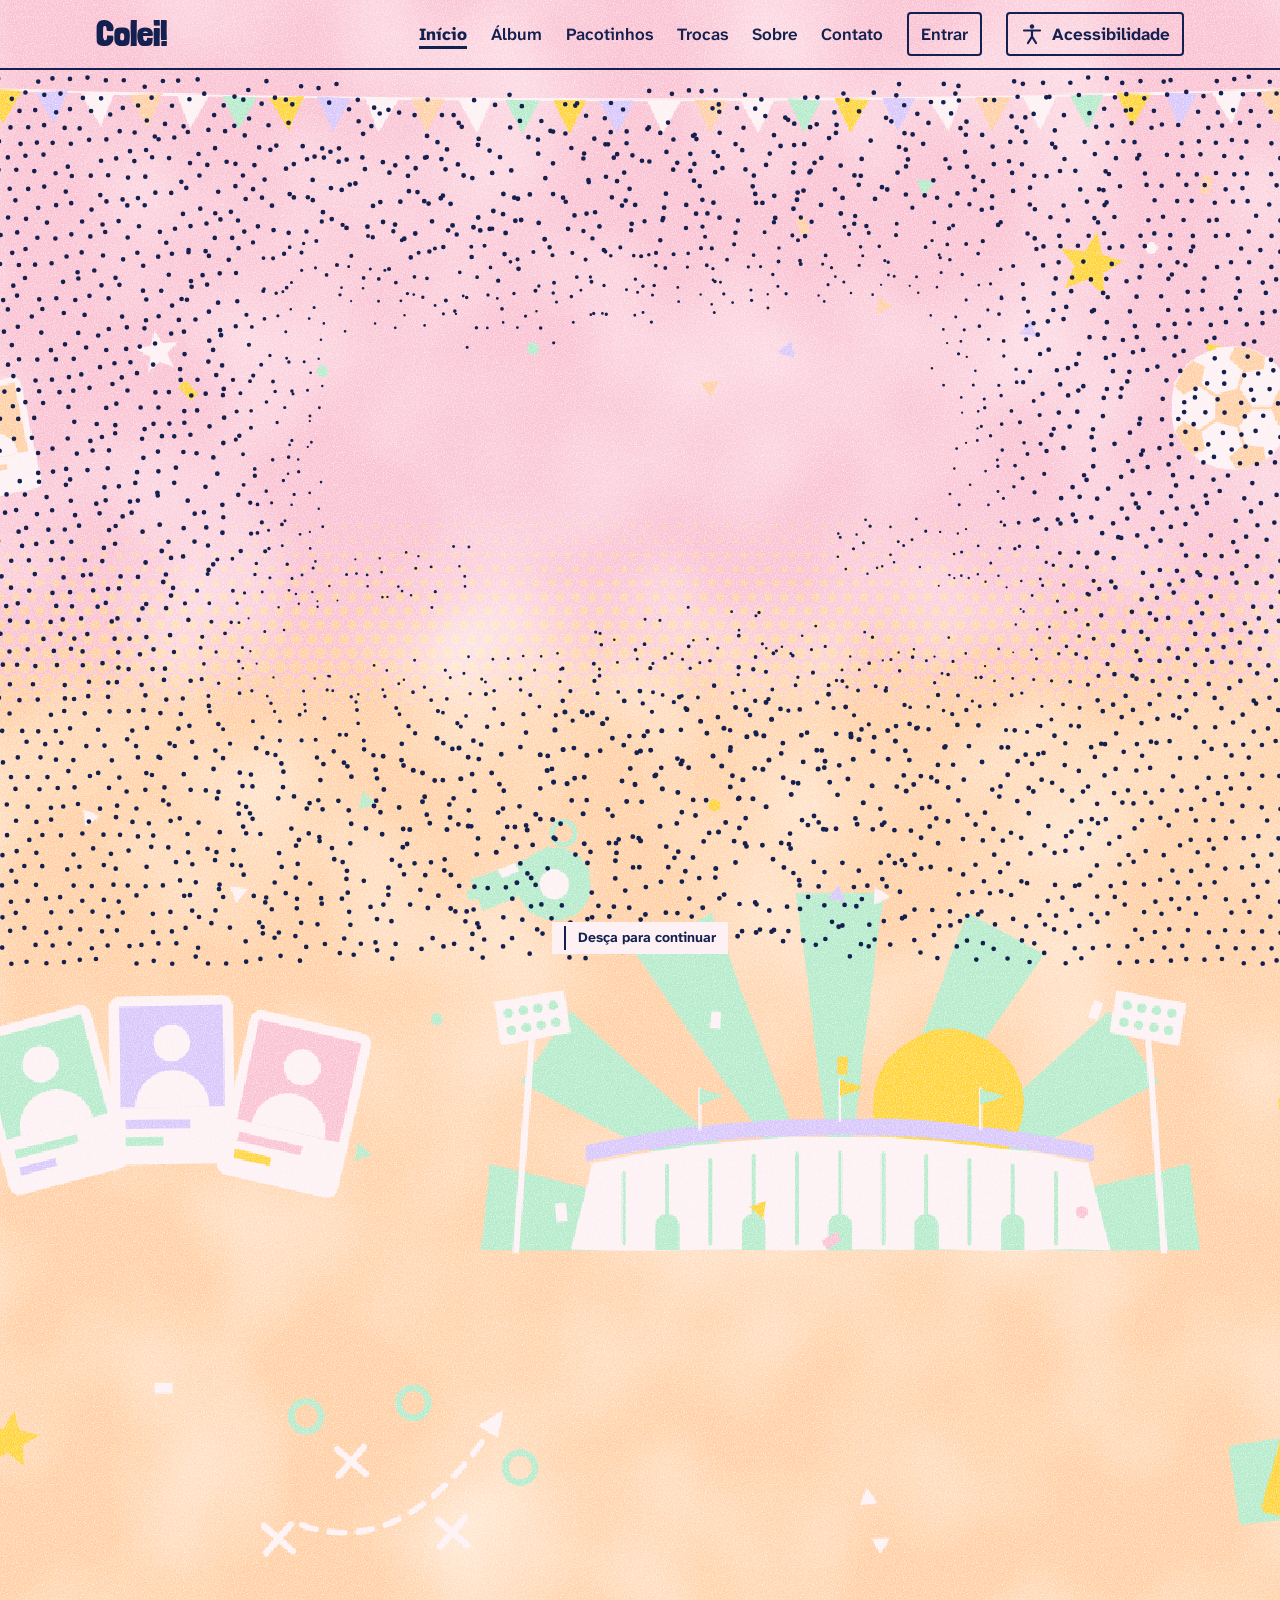
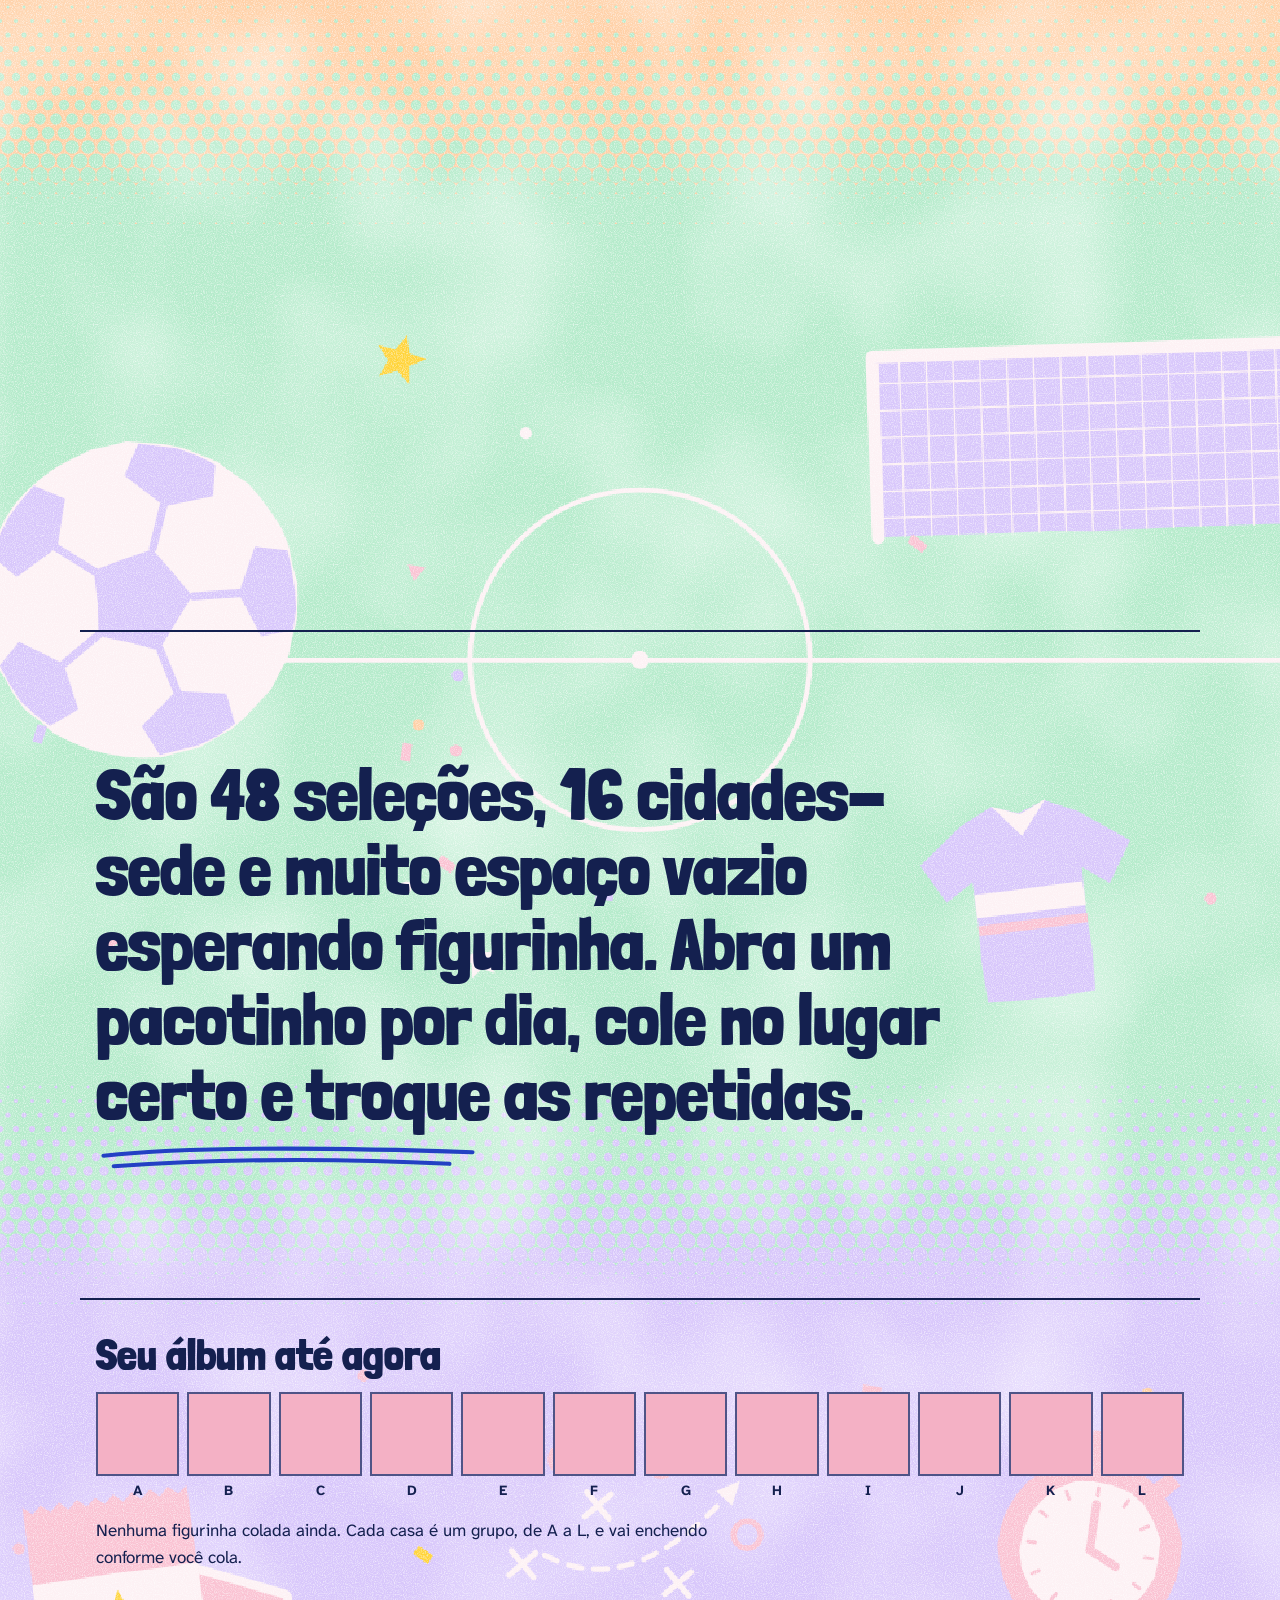
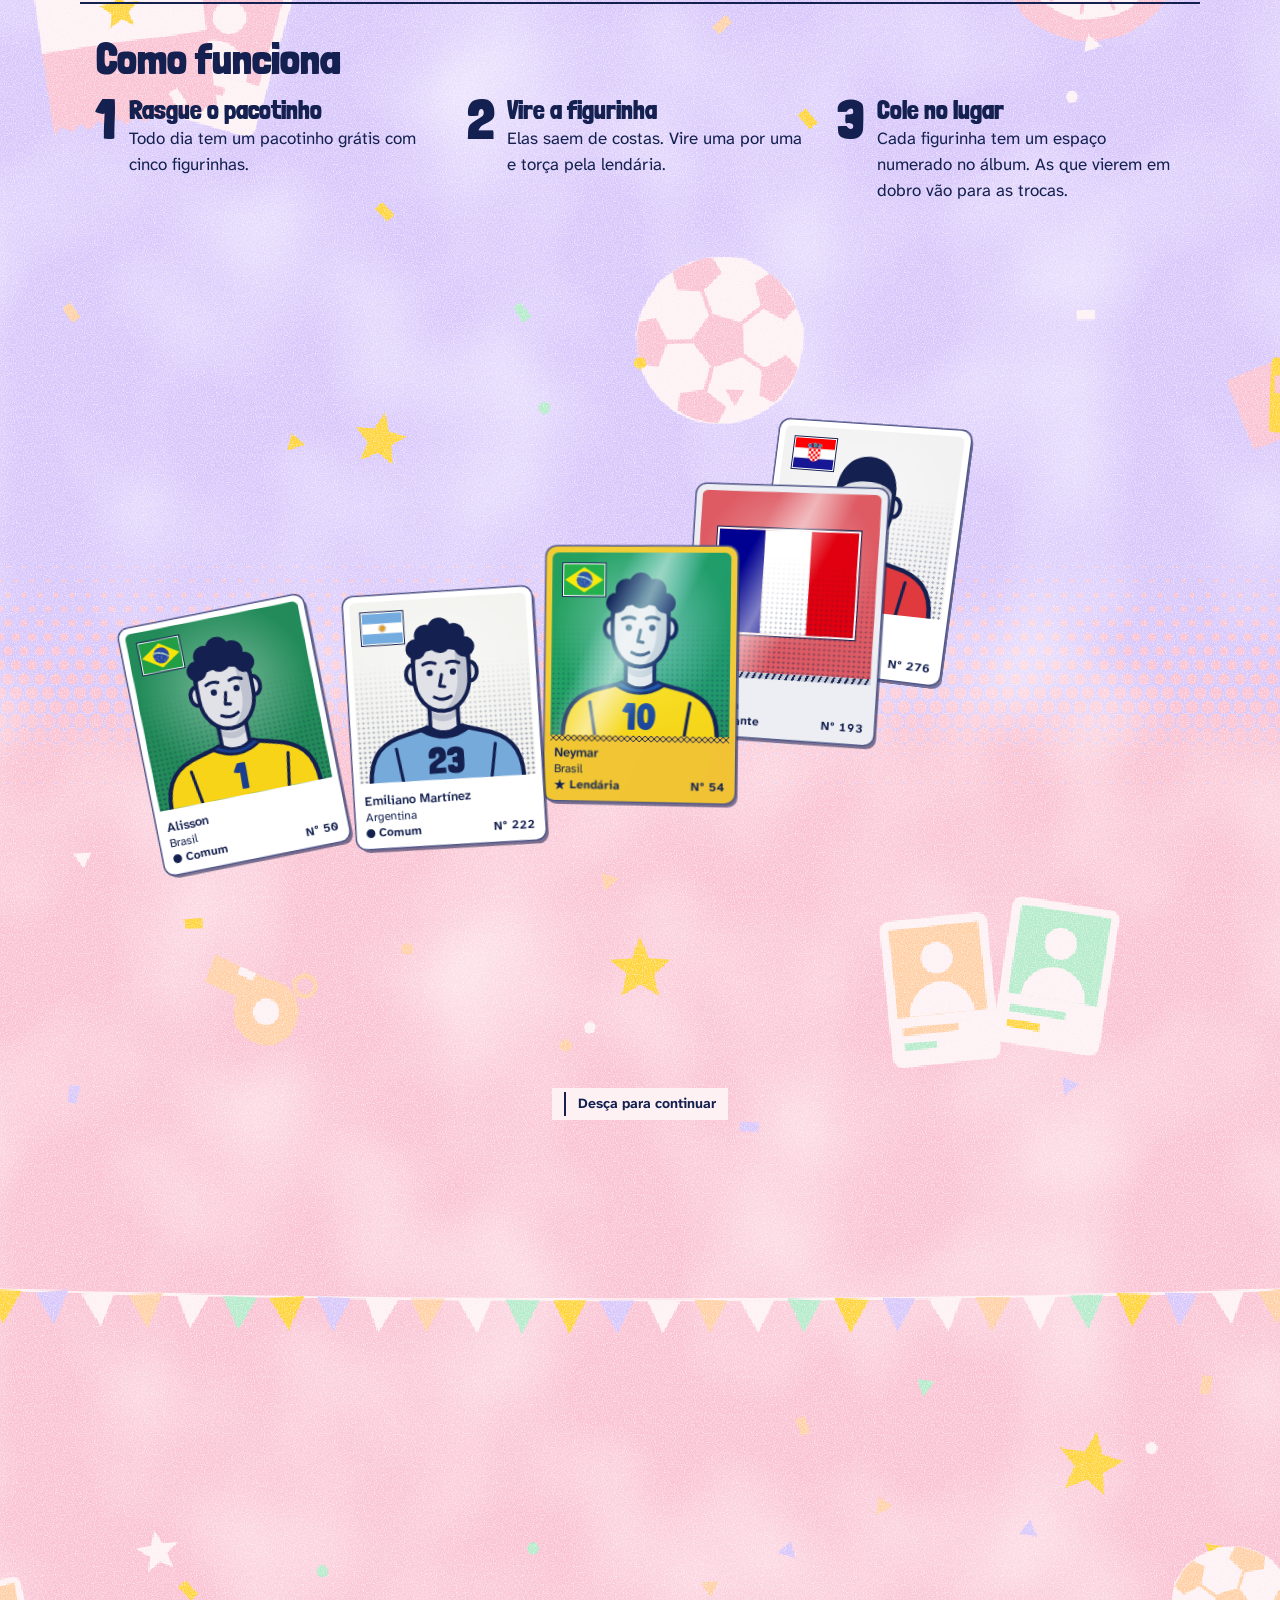
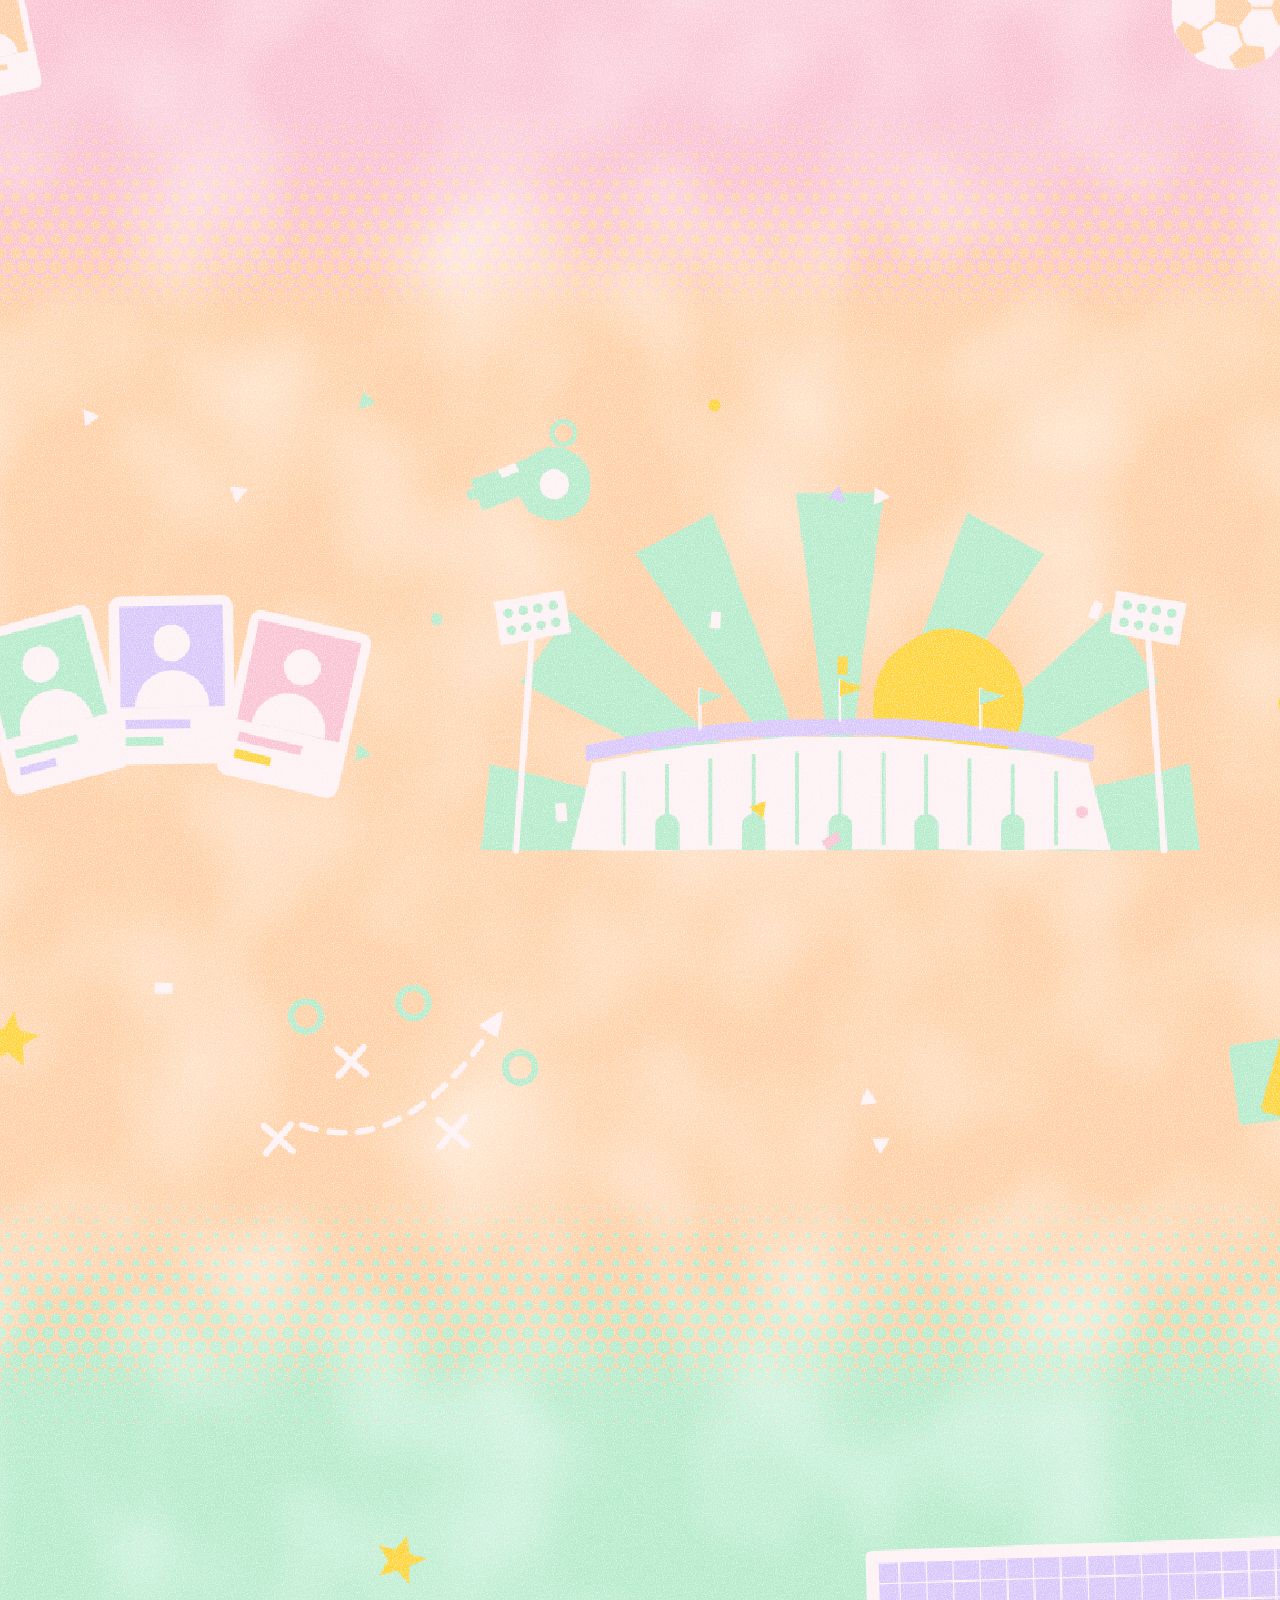
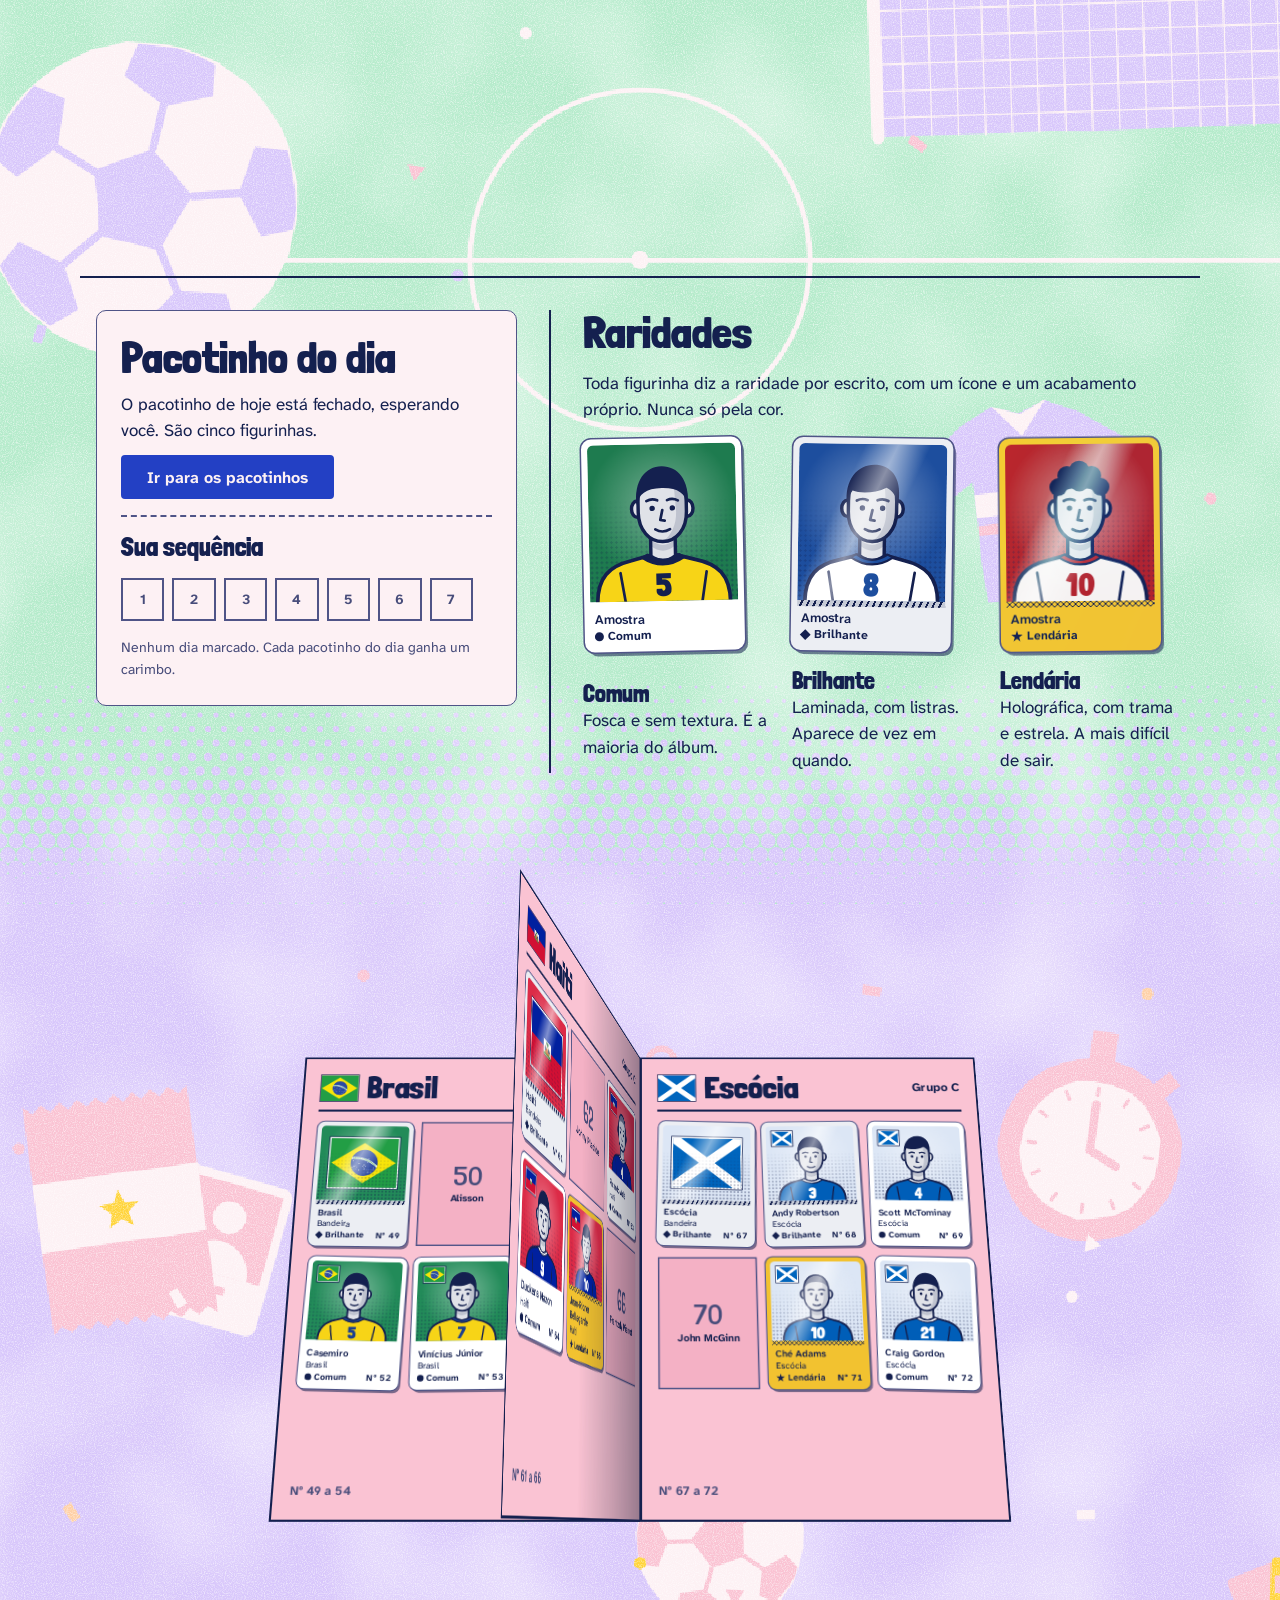
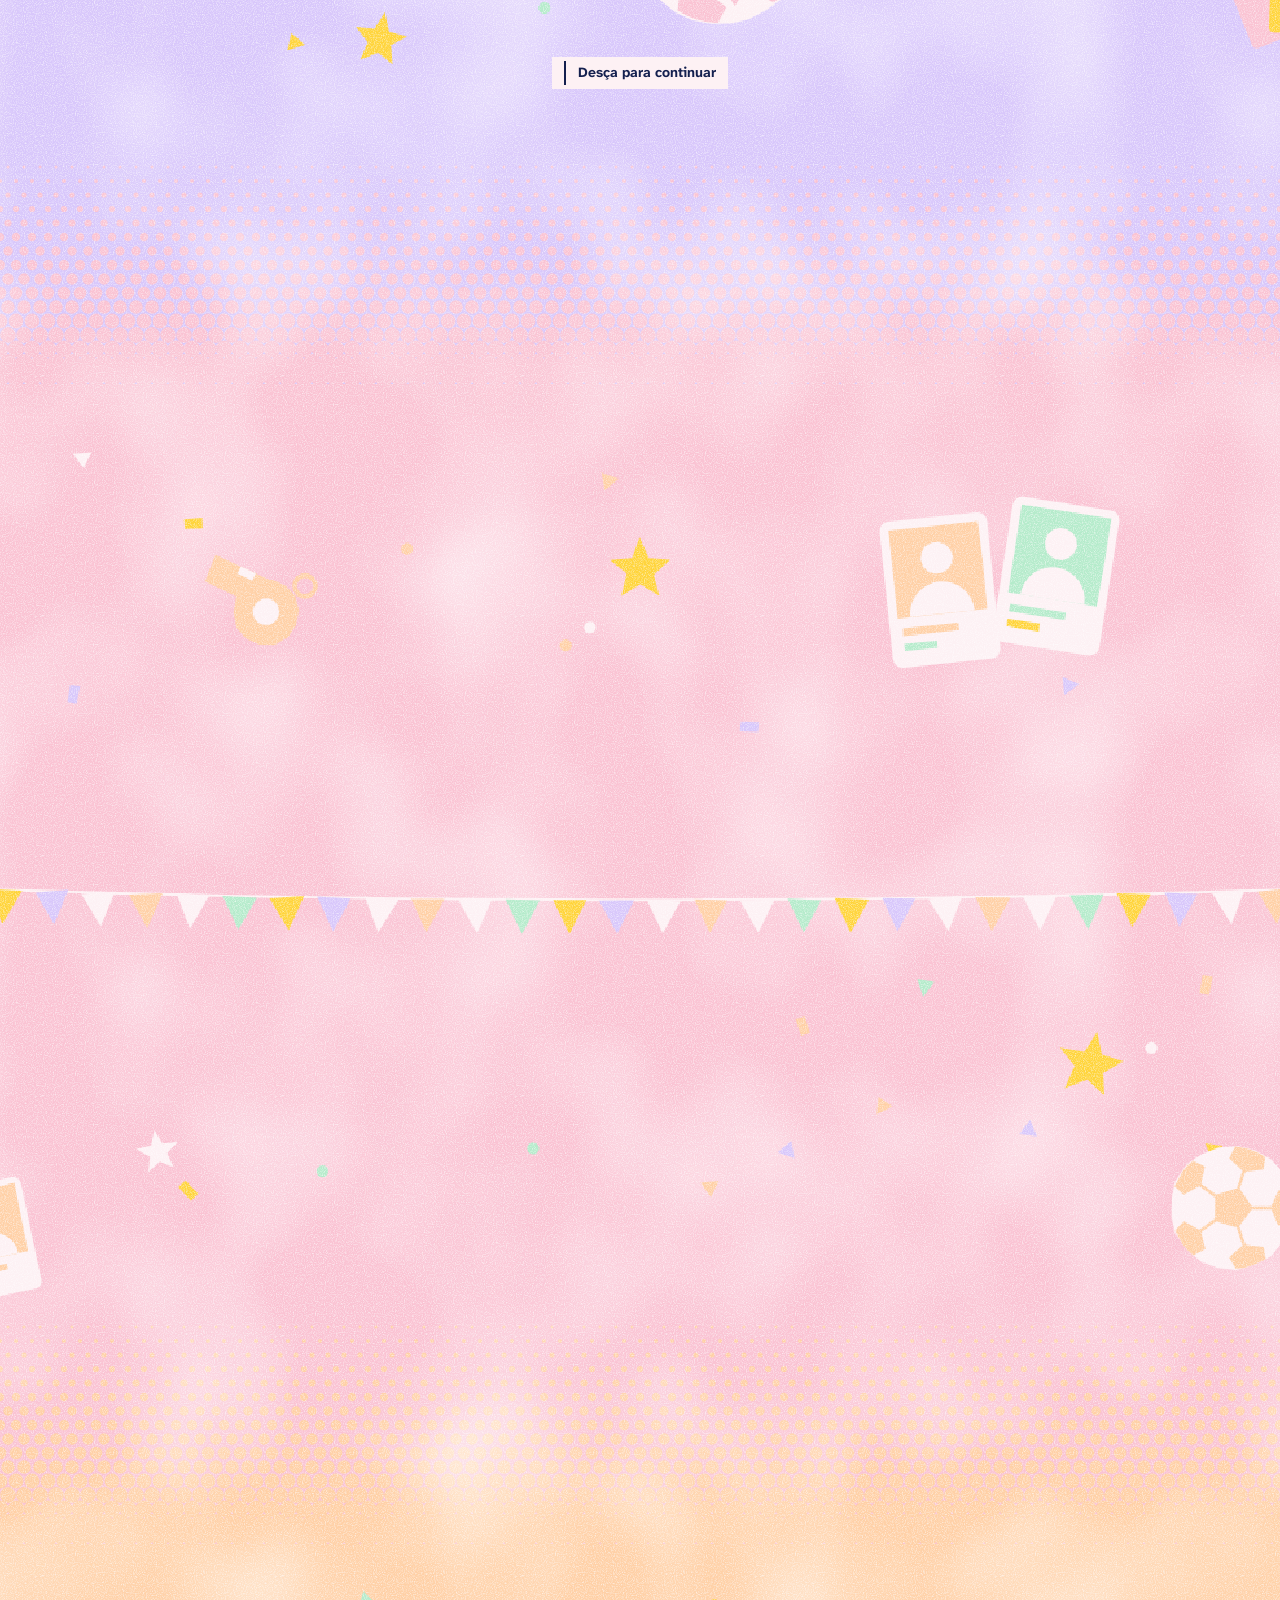
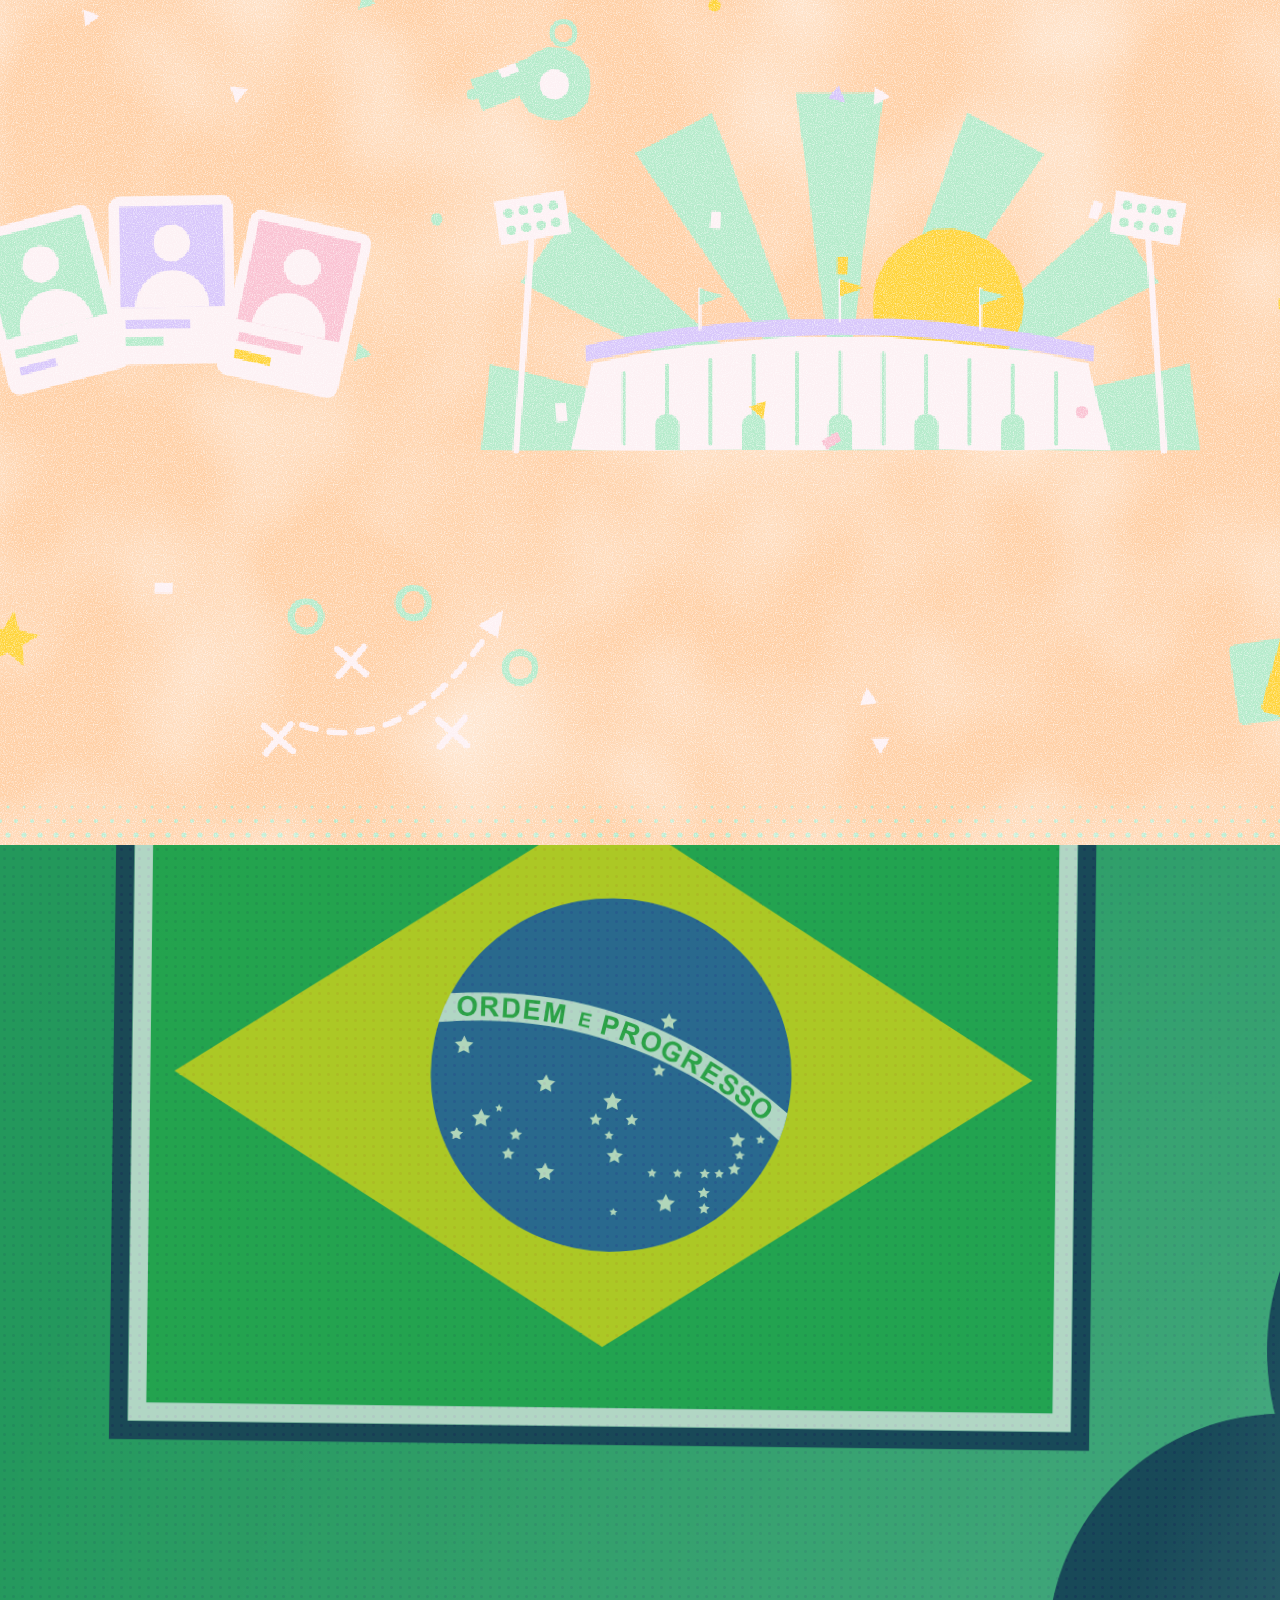
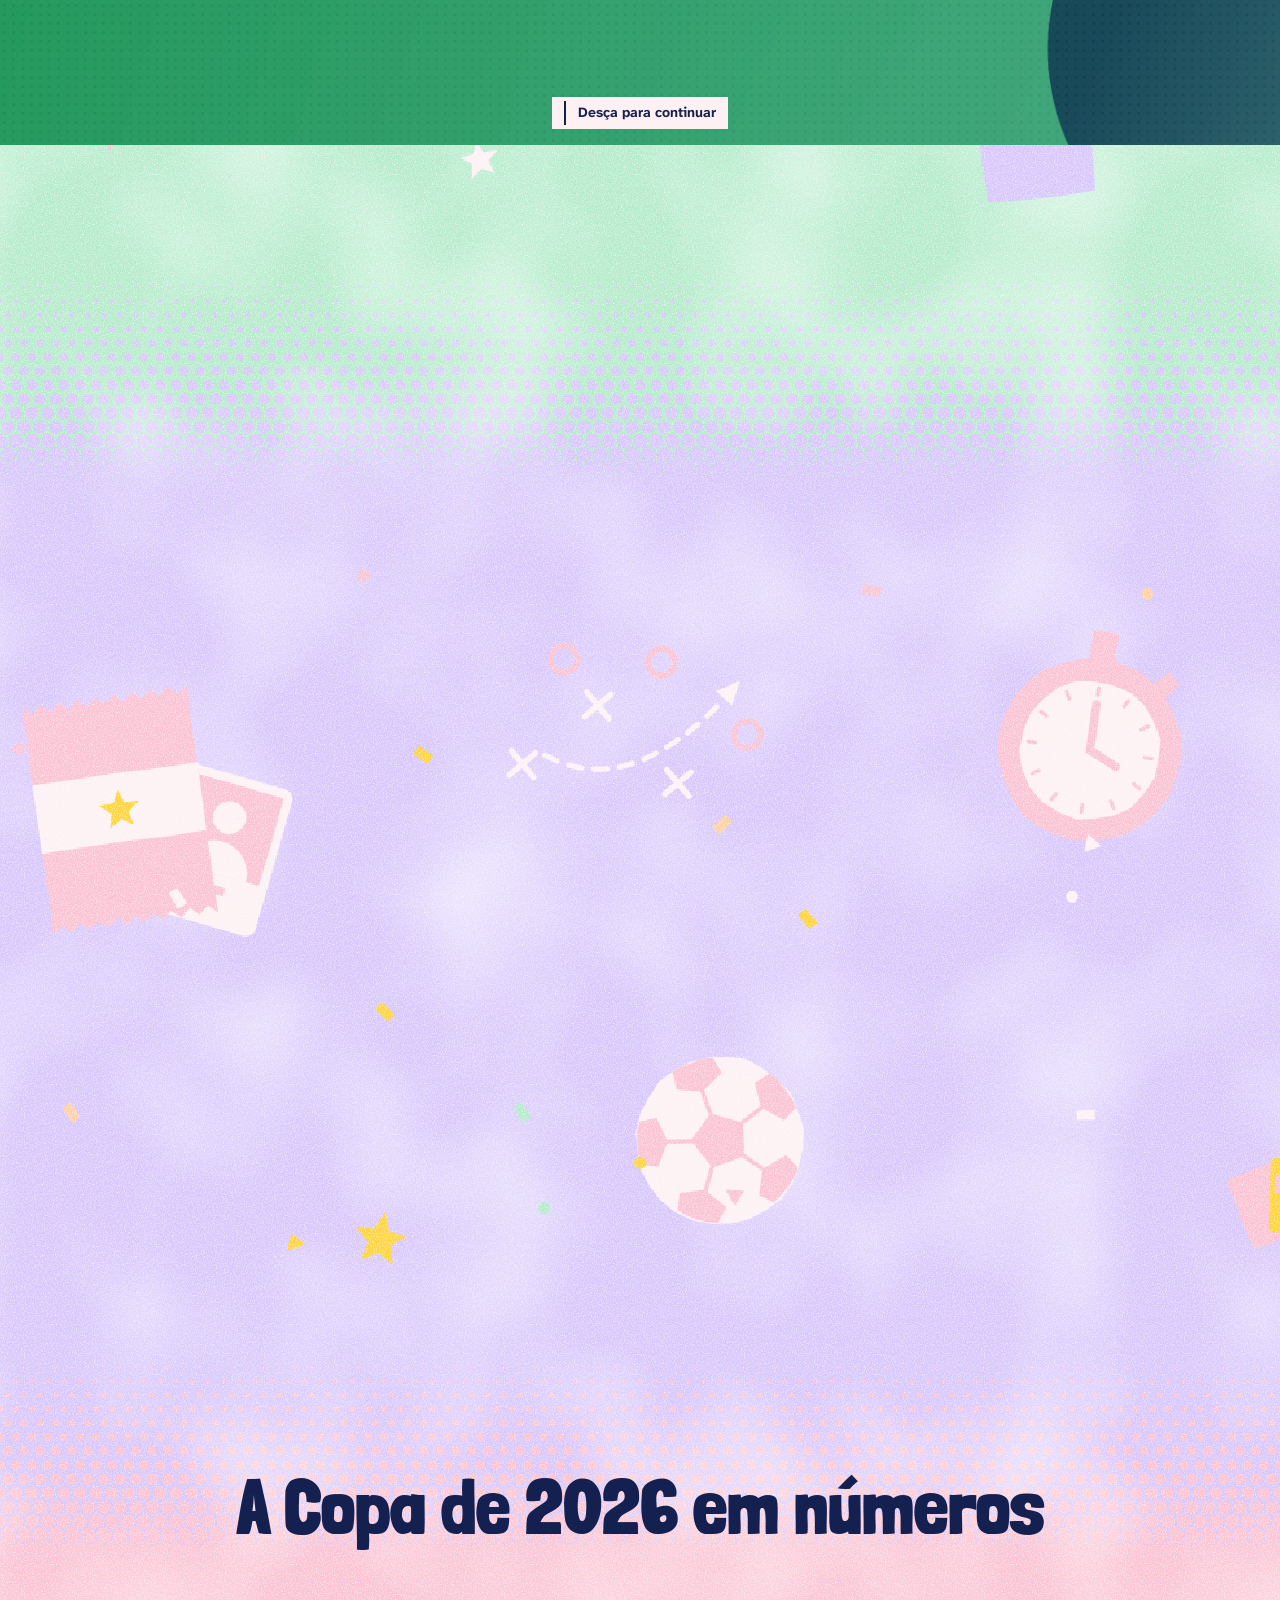
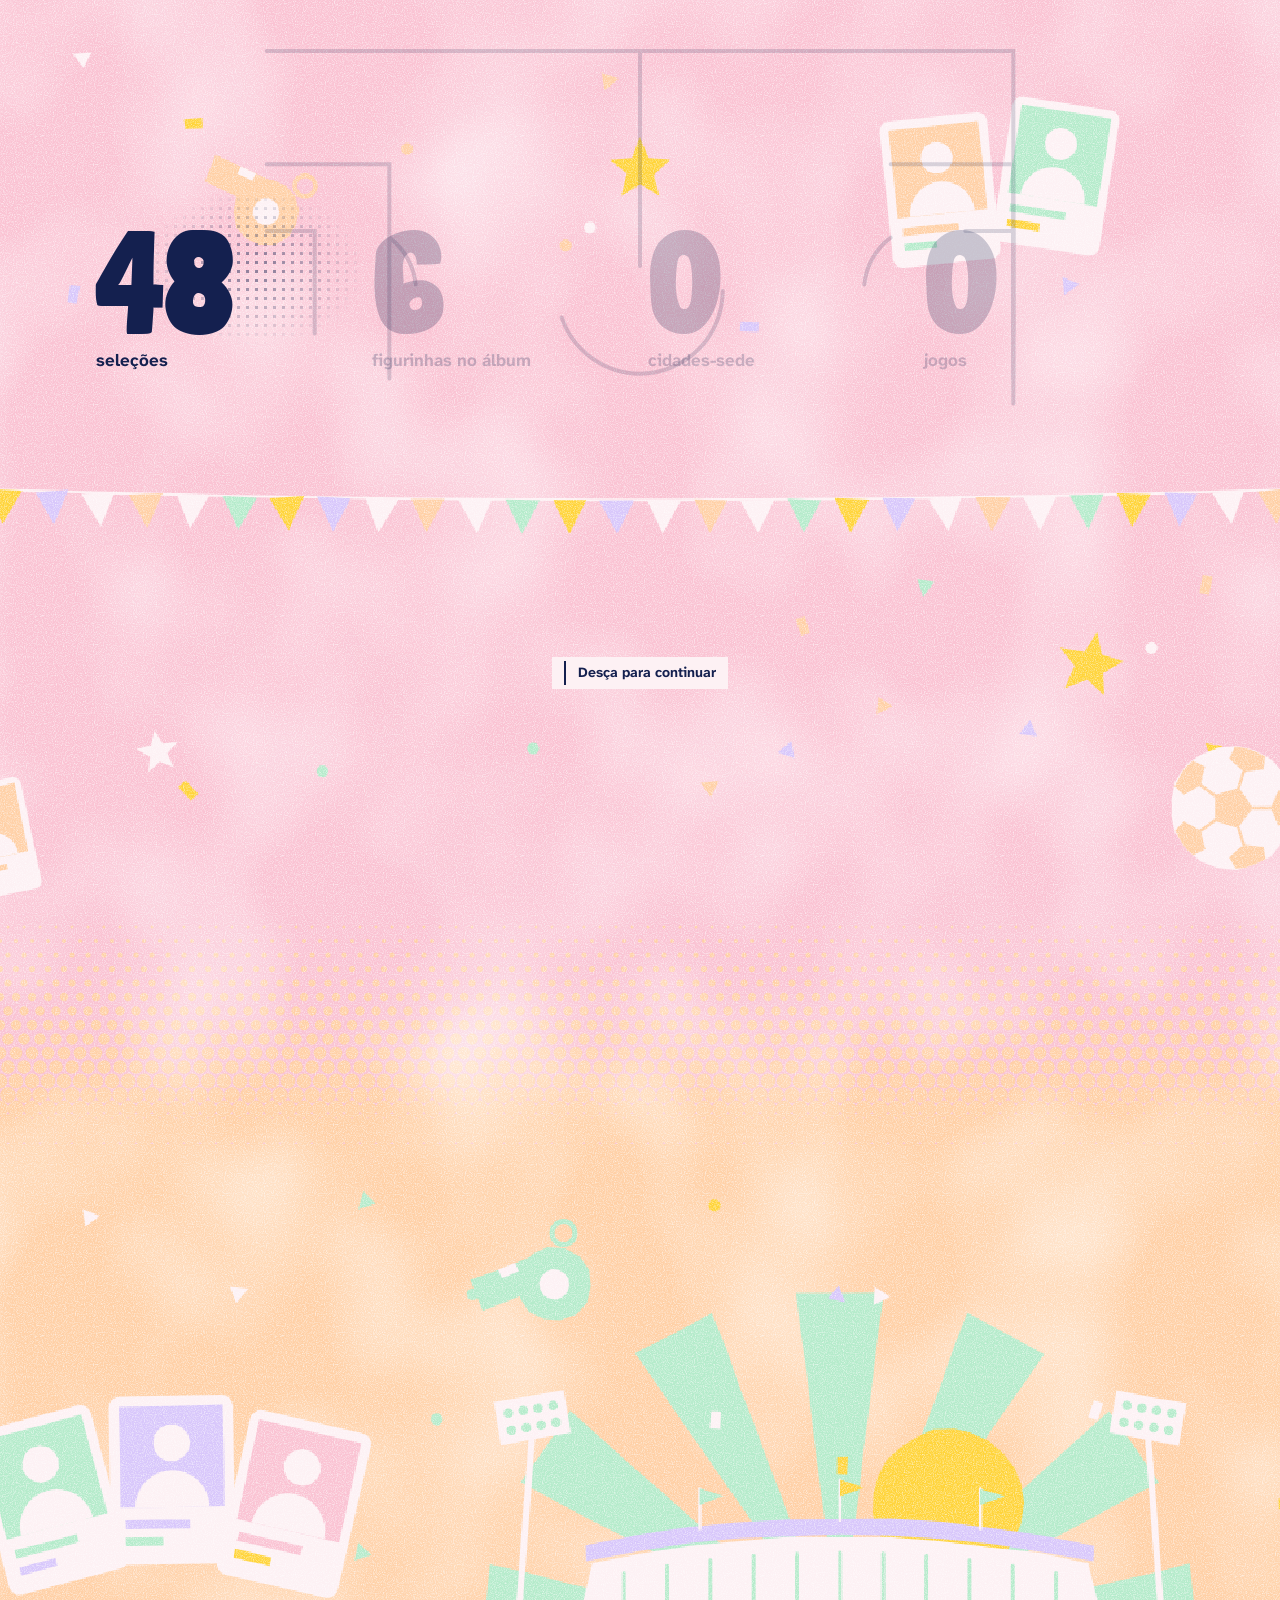
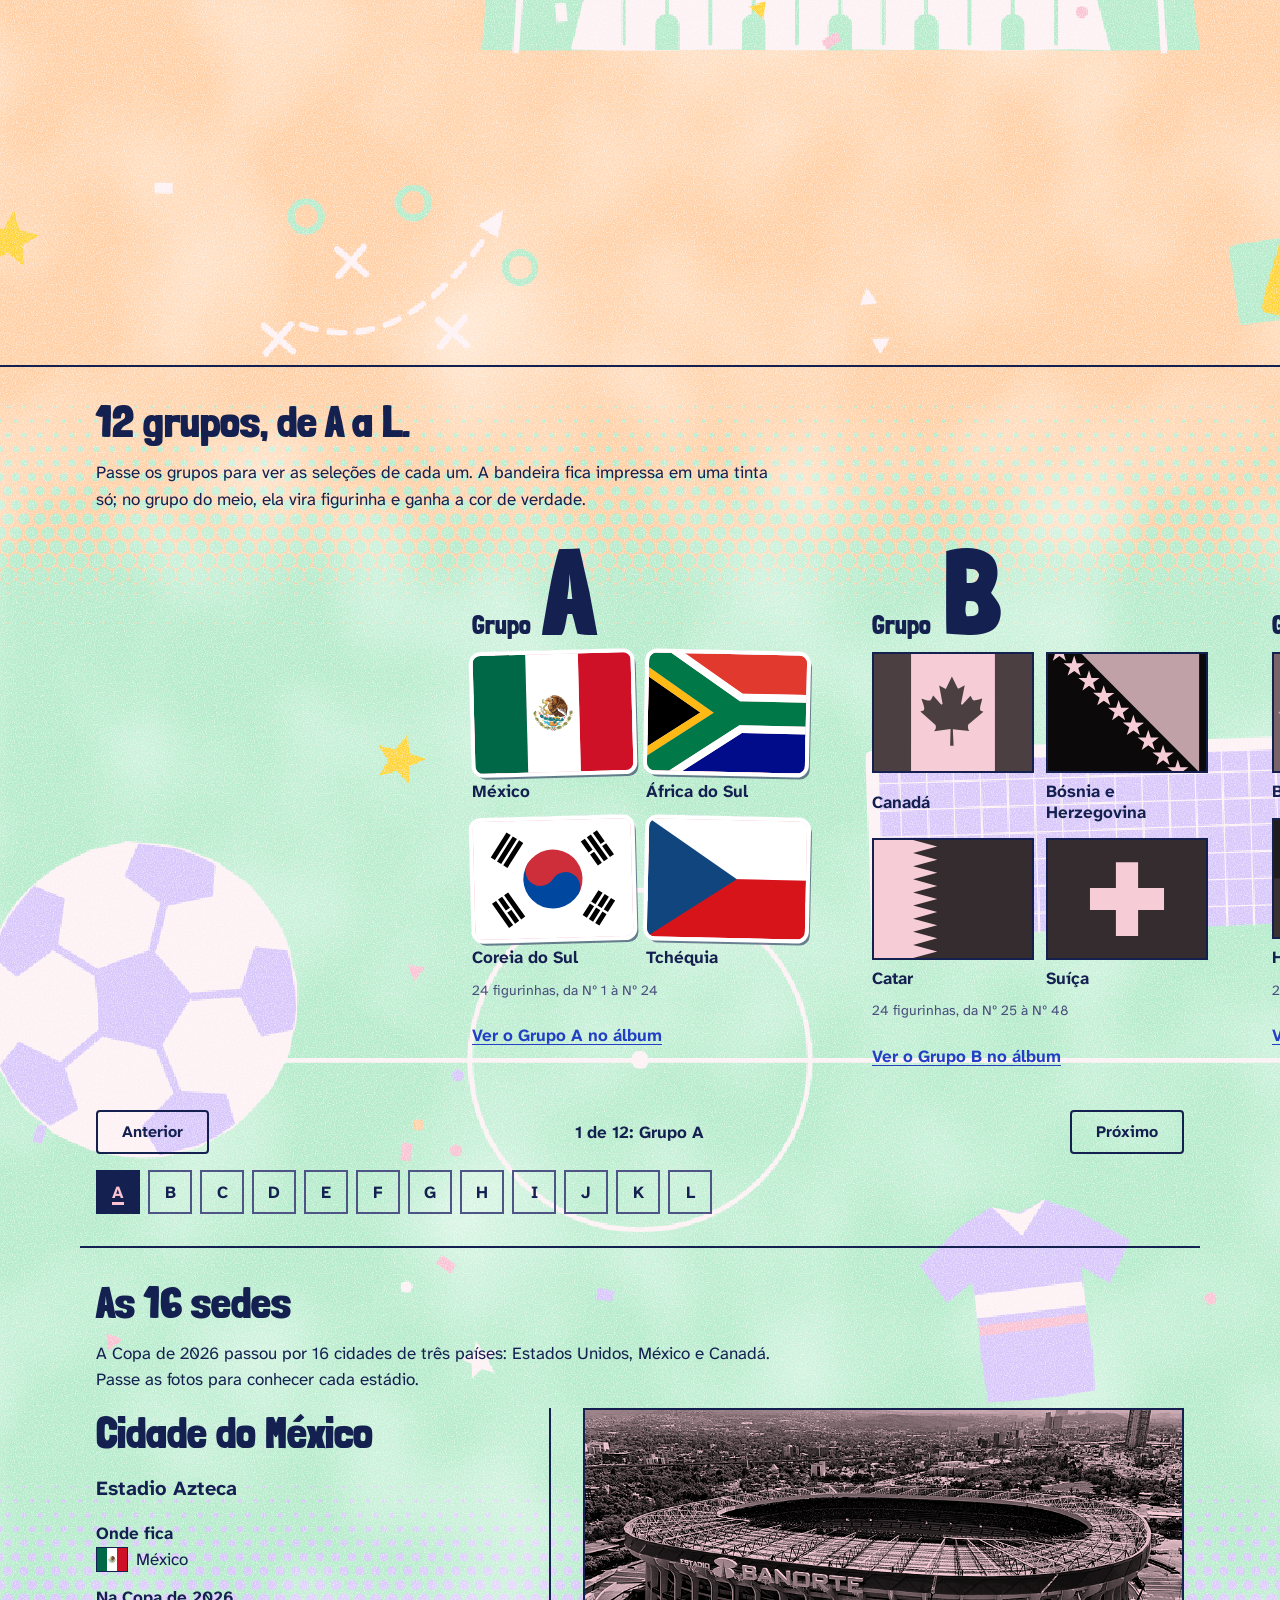
==== commit 4d3e45a2: "feat: retrato novo nas figurinhas, uma pessoa desenhada no lugar do boneco Rosto, orelhas, pescoço, " ====
--- a/index.html
+++ b/index.html
@@ -210,9 +210,20 @@
             <div class="figurinha figurinha-comum" style="--campo: #1E7B4F; --camisa: #F7D417; --numero: #14204F; --giro: -1.2deg" aria-hidden="true">
               <div class="figurinha-arte">
                 <svg class="figurinha-busto" viewBox="0 0 60 60" preserveAspectRatio="xMidYMax meet" focusable="false">
-                  <circle class="busto-cabeca" cx="30" cy="17" r="10"/>
-                  <path class="busto-camisa" d="M7 61c0-15 9-24 23-24s23 9 23 24z"/>
-                  <text class="busto-numero" x="30" y="57" text-anchor="middle">5</text>
+                  <path class="busto-camisa" d="M3 61C3 50 8 45.5 17 43.5L24.5 41.5Q30 45 35.5 41.5L43 43.5C52 45.5 57 50 57 61Z"/>
+                  <path class="busto-traco" d="M12.5 48.5L14.5 61M47.5 48.5L45.5 61"/>
+                  <path class="busto-pele" d="M25 32V41.8Q30 45.6 35 41.8V32Z"/>
+                  <path class="busto-sombra" d="M25 35.2Q30 39.5 35 35.2V37.6Q30 41.8 25 37.6Z"/>
+                  <path class="busto-gola" d="M23.6 41.2Q30 45.6 36.4 41.2L38.6 42.4Q30 48.2 21.4 42.4Z"/>
+                  <ellipse class="busto-pele" cx="19.8" cy="22.6" rx="2.3" ry="3.3"/>
+                  <ellipse class="busto-pele" cx="40.2" cy="22.6" rx="2.3" ry="3.3"/>
+                  <path class="busto-pele" d="M20.2 19.5C20.2 11.5 24.4 7.2 30 7.2C35.6 7.2 39.8 11.5 39.8 19.5V24C39.8 31.2 35.4 36 30 36C24.6 36 20.2 31.2 20.2 24Z"/>
+                  <path class="busto-sombra" d="M34.6 9.2C38 11.3 39.8 14.8 39.8 19.5V24C39.8 31.2 35.4 36 30 36C33.6 33.4 35.6 29.2 35.6 24Z"/>
+                  <path class="busto-cabelo" d="M19.6 21C18.6 11 23.6 5.4 30 5.4C36.4 5.4 41.4 11 40.4 21C39.4 16.6 36.6 14.2 30 14.2C23.4 14.2 20.6 16.6 19.6 21Z"/>
+                  <path class="busto-traco" d="M23.6 19.4Q25.8 18.2 28 19.2M32 19.2Q34.2 18.2 36.4 19.4M30 23.2L29.1 27.2L30.9 27.5M27 31Q30 32.8 33 31"/>
+                  <circle class="busto-olho" cx="25.9" cy="22.4" r="1.1"/>
+                  <circle class="busto-olho" cx="34.1" cy="22.4" r="1.1"/>
+                  <text class="busto-numero" x="30" y="58" text-anchor="middle">5</text>
                 </svg>
               </div>
               <div class="figurinha-tarja">
@@ -229,9 +240,20 @@
             <div class="figurinha figurinha-brilhante" style="--campo: #1D4E9E; --camisa: #FFFFFF; --numero: #1D4E9E; --giro: 0.8deg" aria-hidden="true">
               <div class="figurinha-arte">
                 <svg class="figurinha-busto" viewBox="0 0 60 60" preserveAspectRatio="xMidYMax meet" focusable="false">
-                  <circle class="busto-cabeca" cx="30" cy="17" r="10"/>
-                  <path class="busto-camisa" d="M7 61c0-15 9-24 23-24s23 9 23 24z"/>
-                  <text class="busto-numero" x="30" y="57" text-anchor="middle">8</text>
+                  <path class="busto-camisa" d="M3 61C3 50 8 45.5 17 43.5L24.5 41.5Q30 45 35.5 41.5L43 43.5C52 45.5 57 50 57 61Z"/>
+                  <path class="busto-traco" d="M12.5 48.5L14.5 61M47.5 48.5L45.5 61"/>
+                  <path class="busto-pele" d="M25 32V41.8Q30 45.6 35 41.8V32Z"/>
+                  <path class="busto-sombra" d="M25 35.2Q30 39.5 35 35.2V37.6Q30 41.8 25 37.6Z"/>
+                  <path class="busto-gola" d="M23.6 41.2Q30 45.6 36.4 41.2L38.6 42.4Q30 48.2 21.4 42.4Z"/>
+                  <ellipse class="busto-pele" cx="19.8" cy="22.6" rx="2.3" ry="3.3"/>
+                  <ellipse class="busto-pele" cx="40.2" cy="22.6" rx="2.3" ry="3.3"/>
+                  <path class="busto-pele" d="M20.2 19.5C20.2 11.5 24.4 7.2 30 7.2C35.6 7.2 39.8 11.5 39.8 19.5V24C39.8 31.2 35.4 36 30 36C24.6 36 20.2 31.2 20.2 24Z"/>
+                  <path class="busto-sombra" d="M34.6 9.2C38 11.3 39.8 14.8 39.8 19.5V24C39.8 31.2 35.4 36 30 36C33.6 33.4 35.6 29.2 35.6 24Z"/>
+                  <path class="busto-cabelo" d="M19.6 21C18.2 10.4 24.4 4.2 31.6 4.8C38.2 5.4 42 11 40.4 21C39.6 17.4 38.2 15.2 35.6 14C31 16.4 25 16.6 21.8 15.4C20.6 17 20 19 19.6 21Z"/>
+                  <path class="busto-traco" d="M23.6 19.4Q25.8 18.2 28 19.2M32 19.2Q34.2 18.2 36.4 19.4M30 23.2L29.1 27.2L30.9 27.5M27 31Q30 32.8 33 31"/>
+                  <circle class="busto-olho" cx="25.9" cy="22.4" r="1.1"/>
+                  <circle class="busto-olho" cx="34.1" cy="22.4" r="1.1"/>
+                  <text class="busto-numero" x="30" y="58" text-anchor="middle">8</text>
                 </svg>
               </div>
               <div class="figurinha-tarja">
@@ -248,9 +270,26 @@
             <div class="figurinha figurinha-lendaria" style="--campo: #B3202A; --camisa: #F6F2F2; --numero: #B3202A; --giro: -0.6deg" aria-hidden="true">
               <div class="figurinha-arte">
                 <svg class="figurinha-busto" viewBox="0 0 60 60" preserveAspectRatio="xMidYMax meet" focusable="false">
-                  <circle class="busto-cabeca" cx="30" cy="17" r="10"/>
-                  <path class="busto-camisa" d="M7 61c0-15 9-24 23-24s23 9 23 24z"/>
-                  <text class="busto-numero" x="30" y="57" text-anchor="middle">10</text>
+                  <path class="busto-camisa" d="M3 61C3 50 8 45.5 17 43.5L24.5 41.5Q30 45 35.5 41.5L43 43.5C52 45.5 57 50 57 61Z"/>
+                  <path class="busto-traco" d="M12.5 48.5L14.5 61M47.5 48.5L45.5 61"/>
+                  <path class="busto-pele" d="M25 32V41.8Q30 45.6 35 41.8V32Z"/>
+                  <path class="busto-sombra" d="M25 35.2Q30 39.5 35 35.2V37.6Q30 41.8 25 37.6Z"/>
+                  <path class="busto-gola" d="M23.6 41.2Q30 45.6 36.4 41.2L38.6 42.4Q30 48.2 21.4 42.4Z"/>
+                  <ellipse class="busto-pele" cx="19.8" cy="22.6" rx="2.3" ry="3.3"/>
+                  <ellipse class="busto-pele" cx="40.2" cy="22.6" rx="2.3" ry="3.3"/>
+                  <path class="busto-pele" d="M20.2 19.5C20.2 11.5 24.4 7.2 30 7.2C35.6 7.2 39.8 11.5 39.8 19.5V24C39.8 31.2 35.4 36 30 36C24.6 36 20.2 31.2 20.2 24Z"/>
+                  <path class="busto-sombra" d="M34.6 9.2C38 11.3 39.8 14.8 39.8 19.5V24C39.8 31.2 35.4 36 30 36C33.6 33.4 35.6 29.2 35.6 24Z"/>
+                  <path class="busto-cabelo" d="M19.6 21C18.6 11 23.6 5.4 30 5.4C36.4 5.4 41.4 11 40.4 21C39.4 16.6 36.6 14.2 30 14.2C23.4 14.2 20.6 16.6 19.6 21Z"/>
+                  <circle class="busto-cabelo" cx="21.4" cy="13.8" r="3.6"/>
+                  <circle class="busto-cabelo" cx="25" cy="9.2" r="3.9"/>
+                  <circle class="busto-cabelo" cx="30" cy="7.2" r="4.1"/>
+                  <circle class="busto-cabelo" cx="35" cy="9.2" r="3.9"/>
+                  <circle class="busto-cabelo" cx="38.6" cy="13.8" r="3.6"/>
+                  <circle class="busto-cabelo" cx="30" cy="11.6" r="4"/>
+                  <path class="busto-traco" d="M23.6 19.4Q25.8 18.2 28 19.2M32 19.2Q34.2 18.2 36.4 19.4M30 23.2L29.1 27.2L30.9 27.5M27 31Q30 32.8 33 31"/>
+                  <circle class="busto-olho" cx="25.9" cy="22.4" r="1.1"/>
+                  <circle class="busto-olho" cx="34.1" cy="22.4" r="1.1"/>
+                  <text class="busto-numero" x="30" y="58" text-anchor="middle">10</text>
                 </svg>
               </div>
               <div class="figurinha-tarja">
--- a/css/tokens.css
+++ b/css/tokens.css
@@ -17,21 +17,21 @@
 /* ---------- Tema claro (o padrão) ---------- */
 :root {
   /* Papel */
-  --cor-fundo: #F6CDD7;              /* papel rosa: o fundo da página */
+  --cor-fundo: #FAC3D3;              /* papel rosa: o fundo da página */
   --cor-superficie: #FDF1F4;         /* papel de cupom: cartões e campos */
-  --cor-vaga: #EDB5C3;               /* rosa-sombra: espaço vazio e trilho da barra */
+  --cor-vaga: #F4B1C5;               /* rosa-sombra: espaço vazio e trilho da barra */
 
   /* Os outros papéis. O fundo muda de cor ao longo da página, como as páginas
      coloridas de um álbum. Todos são claros o bastante para a tinta azul. */
-  --cor-papel-2: #FBD9BF;            /* pêssego */
-  --cor-papel-3: #CDEBD8;            /* menta: lembra o gramado */
-  --cor-papel-4: #E1D5F5;            /* lilás */
+  --cor-papel-2: #FFD0A6;            /* pêssego */
+  --cor-papel-3: #B5EBCB;            /* menta: lembra o gramado */
+  --cor-papel-4: #D8C7FB;            /* lilás */
   /* Os papéis dos desenhos recortados e colados no fundo (bola, estádio,
      bandeirinhas...). O realce é o mais claro de todos no tema claro e o mais
      fundo no escuro; o destaque é a cor que não aparece nos outros papéis.
      Um texto pode passar por cima deles: por isso entram na conta do contraste. */
   --cor-papel-realce: #FDF1F4;       /* branco de papel */
-  --cor-papel-destaque: #FFDD66;     /* amarelo */
+  --cor-papel-destaque: #FFD43B;     /* amarelo */
 
   /* Tinta */
   --cor-texto: #14204F;              /* azul-tinteiro: a única tinta da página */
@@ -76,14 +76,14 @@
 
 /* ---------- Tema escuro ---------- */
 [data-tema="escuro"] {
-  --cor-fundo: #1B2A80;              /* papel azul */
+  --cor-fundo: #1B2B8C;              /* papel azul */
   --cor-superficie: #25359A;         /* papel azul claro: no escuro, o que está na frente fica mais claro */
   --cor-vaga: #131D4A;               /* rebaixo: mais escuro que a página */
 
   /* Os outros papéis, no escuro: todos fundos o bastante para a tinta rosa */
-  --cor-papel-2: #3A1F87;            /* roxo */
-  --cor-papel-3: #0D3A63;            /* petróleo */
-  --cor-papel-4: #55195A;            /* vinho */
+  --cor-papel-2: #4A1FA6;            /* roxo */
+  --cor-papel-3: #06437A;            /* petróleo */
+  --cor-papel-4: #6E1672;            /* vinho */
   --cor-papel-realce: #131D4A;       /* o mais fundo: o mesmo azul do rebaixo */
   --cor-papel-destaque: #0F4A30;     /* verde fundo, de gramado à noite */
 
@@ -241,11 +241,11 @@
    entre as duas marcas: mude as cores de papel lá em cima e rode o script) */
 /* FUNDO-INICIO */
 :root {
-  --fundo-papeis: url("data:image/svg+xml,%3Csvg xmlns='http://www.w3.org/2000/svg' width='16' height='4400'%3E%3Crect y='0' width='16' height='744' fill='%23F6CDD7'/%3E%3Ccircle cx='8' cy='527' r='1.5' fill='%23FBD9BF'/%3E%3Ccircle cx='0' cy='541' r='2.0' fill='%23FBD9BF'/%3E%3Ccircle cx='16' cy='541' r='2.0' fill='%23FBD9BF'/%3E%3Ccircle cx='8' cy='555' r='2.6' fill='%23FBD9BF'/%3E%3Ccircle cx='0' cy='569' r='3.1' fill='%23FBD9BF'/%3E%3Ccircle cx='16' cy='569' r='3.1' fill='%23FBD9BF'/%3E%3Ccircle cx='8' cy='583' r='3.6' fill='%23FBD9BF'/%3E%3Ccircle cx='0' cy='597' r='4.2' fill='%23FBD9BF'/%3E%3Ccircle cx='16' cy='597' r='4.2' fill='%23FBD9BF'/%3E%3Ccircle cx='8' cy='611' r='4.7' fill='%23FBD9BF'/%3E%3Ccircle cx='0' cy='625' r='5.2' fill='%23FBD9BF'/%3E%3Ccircle cx='16' cy='625' r='5.2' fill='%23FBD9BF'/%3E%3Ccircle cx='8' cy='639' r='5.8' fill='%23FBD9BF'/%3E%3Ccircle cx='0' cy='653' r='6.3' fill='%23FBD9BF'/%3E%3Ccircle cx='16' cy='653' r='6.3' fill='%23FBD9BF'/%3E%3Ccircle cx='8' cy='667' r='6.8' fill='%23FBD9BF'/%3E%3Ccircle cx='0' cy='681' r='7.4' fill='%23FBD9BF'/%3E%3Ccircle cx='16' cy='681' r='7.4' fill='%23FBD9BF'/%3E%3Ccircle cx='8' cy='695' r='7.9' fill='%23FBD9BF'/%3E%3Ccircle cx='0' cy='709' r='8.4' fill='%23FBD9BF'/%3E%3Ccircle cx='16' cy='709' r='8.4' fill='%23FBD9BF'/%3E%3Ccircle cx='8' cy='723' r='9.0' fill='%23FBD9BF'/%3E%3Ccircle cx='0' cy='737' r='9.5' fill='%23FBD9BF'/%3E%3Ccircle cx='16' cy='737' r='9.5' fill='%23FBD9BF'/%3E%3Crect y='744' width='16' height='1080' fill='%23FBD9BF'/%3E%3Ccircle cx='8' cy='1607' r='1.5' fill='%23CDEBD8'/%3E%3Ccircle cx='0' cy='1621' r='2.0' fill='%23CDEBD8'/%3E%3Ccircle cx='16' cy='1621' r='2.0' fill='%23CDEBD8'/%3E%3Ccircle cx='8' cy='1635' r='2.6' fill='%23CDEBD8'/%3E%3Ccircle cx='0' cy='1649' r='3.1' fill='%23CDEBD8'/%3E%3Ccircle cx='16' cy='1649' r='3.1' fill='%23CDEBD8'/%3E%3Ccircle cx='8' cy='1663' r='3.6' fill='%23CDEBD8'/%3E%3Ccircle cx='0' cy='1677' r='4.2' fill='%23CDEBD8'/%3E%3Ccircle cx='16' cy='1677' r='4.2' fill='%23CDEBD8'/%3E%3Ccircle cx='8' cy='1691' r='4.7' fill='%23CDEBD8'/%3E%3Ccircle cx='0' cy='1705' r='5.2' fill='%23CDEBD8'/%3E%3Ccircle cx='16' cy='1705' r='5.2' fill='%23CDEBD8'/%3E%3Ccircle cx='8' cy='1719' r='5.8' fill='%23CDEBD8'/%3E%3Ccircle cx='0' cy='1733' r='6.3' fill='%23CDEBD8'/%3E%3Ccircle cx='16' cy='1733' r='6.3' fill='%23CDEBD8'/%3E%3Ccircle cx='8' cy='1747' r='6.8' fill='%23CDEBD8'/%3E%3Ccircle cx='0' cy='1761' r='7.4' fill='%23CDEBD8'/%3E%3Ccircle cx='16' cy='1761' r='7.4' fill='%23CDEBD8'/%3E%3Ccircle cx='8' cy='1775' r='7.9' fill='%23CDEBD8'/%3E%3Ccircle cx='0' cy='1789' r='8.4' fill='%23CDEBD8'/%3E%3Ccircle cx='16' cy='1789' r='8.4' fill='%23CDEBD8'/%3E%3Ccircle cx='8' cy='1803' r='9.0' fill='%23CDEBD8'/%3E%3Ccircle cx='0' cy='1817' r='9.5' fill='%23CDEBD8'/%3E%3Ccircle cx='16' cy='1817' r='9.5' fill='%23CDEBD8'/%3E%3Crect y='1824' width='16' height='1080' fill='%23CDEBD8'/%3E%3Ccircle cx='8' cy='2687' r='1.5' fill='%23E1D5F5'/%3E%3Ccircle cx='0' cy='2701' r='2.0' fill='%23E1D5F5'/%3E%3Ccircle cx='16' cy='2701' r='2.0' fill='%23E1D5F5'/%3E%3Ccircle cx='8' cy='2715' r='2.6' fill='%23E1D5F5'/%3E%3Ccircle cx='0' cy='2729' r='3.1' fill='%23E1D5F5'/%3E%3Ccircle cx='16' cy='2729' r='3.1' fill='%23E1D5F5'/%3E%3Ccircle cx='8' cy='2743' r='3.6' fill='%23E1D5F5'/%3E%3Ccircle cx='0' cy='2757' r='4.2' fill='%23E1D5F5'/%3E%3Ccircle cx='16' cy='2757' r='4.2' fill='%23E1D5F5'/%3E%3Ccircle cx='8' cy='2771' r='4.7' fill='%23E1D5F5'/%3E%3Ccircle cx='0' cy='2785' r='5.2' fill='%23E1D5F5'/%3E%3Ccircle cx='16' cy='2785' r='5.2' fill='%23E1D5F5'/%3E%3Ccircle cx='8' cy='2799' r='5.8' fill='%23E1D5F5'/%3E%3Ccircle cx='0' cy='2813' r='6.3' fill='%23E1D5F5'/%3E%3Ccircle cx='16' cy='2813' r='6.3' fill='%23E1D5F5'/%3E%3Ccircle cx='8' cy='2827' r='6.8' fill='%23E1D5F5'/%3E%3Ccircle cx='0' cy='2841' r='7.4' fill='%23E1D5F5'/%3E%3Ccircle cx='16' cy='2841' r='7.4' fill='%23E1D5F5'/%3E%3Ccircle cx='8' cy='2855' r='7.9' fill='%23E1D5F5'/%3E%3Ccircle cx='0' cy='2869' r='8.4' fill='%23E1D5F5'/%3E%3Ccircle cx='16' cy='2869' r='8.4' fill='%23E1D5F5'/%3E%3Ccircle cx='8' cy='2883' r='9.0' fill='%23E1D5F5'/%3E%3Ccircle cx='0' cy='2897' r='9.5' fill='%23E1D5F5'/%3E%3Ccircle cx='16' cy='2897' r='9.5' fill='%23E1D5F5'/%3E%3Crect y='2904' width='16' height='1080' fill='%23E1D5F5'/%3E%3Ccircle cx='8' cy='3767' r='1.5' fill='%23F6CDD7'/%3E%3Ccircle cx='0' cy='3781' r='2.0' fill='%23F6CDD7'/%3E%3Ccircle cx='16' cy='3781' r='2.0' fill='%23F6CDD7'/%3E%3Ccircle cx='8' cy='3795' r='2.6' fill='%23F6CDD7'/%3E%3Ccircle cx='0' cy='3809' r='3.1' fill='%23F6CDD7'/%3E%3Ccircle cx='16' cy='3809' r='3.1' fill='%23F6CDD7'/%3E%3Ccircle cx='8' cy='3823' r='3.6' fill='%23F6CDD7'/%3E%3Ccircle cx='0' cy='3837' r='4.2' fill='%23F6CDD7'/%3E%3Ccircle cx='16' cy='3837' r='4.2' fill='%23F6CDD7'/%3E%3Ccircle cx='8' cy='3851' r='4.7' fill='%23F6CDD7'/%3E%3Ccircle cx='0' cy='3865' r='5.2' fill='%23F6CDD7'/%3E%3Ccircle cx='16' cy='3865' r='5.2' fill='%23F6CDD7'/%3E%3Ccircle cx='8' cy='3879' r='5.8' fill='%23F6CDD7'/%3E%3Ccircle cx='0' cy='3893' r='6.3' fill='%23F6CDD7'/%3E%3Ccircle cx='16' cy='3893' r='6.3' fill='%23F6CDD7'/%3E%3Ccircle cx='8' cy='3907' r='6.8' fill='%23F6CDD7'/%3E%3Ccircle cx='0' cy='3921' r='7.4' fill='%23F6CDD7'/%3E%3Ccircle cx='16' cy='3921' r='7.4' fill='%23F6CDD7'/%3E%3Ccircle cx='8' cy='3935' r='7.9' fill='%23F6CDD7'/%3E%3Ccircle cx='0' cy='3949' r='8.4' fill='%23F6CDD7'/%3E%3Ccircle cx='16' cy='3949' r='8.4' fill='%23F6CDD7'/%3E%3Ccircle cx='8' cy='3963' r='9.0' fill='%23F6CDD7'/%3E%3Ccircle cx='0' cy='3977' r='9.5' fill='%23F6CDD7'/%3E%3Ccircle cx='16' cy='3977' r='9.5' fill='%23F6CDD7'/%3E%3Crect y='3984' width='16' height='416' fill='%23F6CDD7'/%3E%3C/svg%3E");
+  --fundo-papeis: url("data:image/svg+xml,%3Csvg xmlns='http://www.w3.org/2000/svg' width='16' height='4400'%3E%3Crect y='0' width='16' height='744' fill='%23FAC3D3'/%3E%3Ccircle cx='8' cy='527' r='1.5' fill='%23FFD0A6'/%3E%3Ccircle cx='0' cy='541' r='2.0' fill='%23FFD0A6'/%3E%3Ccircle cx='16' cy='541' r='2.0' fill='%23FFD0A6'/%3E%3Ccircle cx='8' cy='555' r='2.6' fill='%23FFD0A6'/%3E%3Ccircle cx='0' cy='569' r='3.1' fill='%23FFD0A6'/%3E%3Ccircle cx='16' cy='569' r='3.1' fill='%23FFD0A6'/%3E%3Ccircle cx='8' cy='583' r='3.6' fill='%23FFD0A6'/%3E%3Ccircle cx='0' cy='597' r='4.2' fill='%23FFD0A6'/%3E%3Ccircle cx='16' cy='597' r='4.2' fill='%23FFD0A6'/%3E%3Ccircle cx='8' cy='611' r='4.7' fill='%23FFD0A6'/%3E%3Ccircle cx='0' cy='625' r='5.2' fill='%23FFD0A6'/%3E%3Ccircle cx='16' cy='625' r='5.2' fill='%23FFD0A6'/%3E%3Ccircle cx='8' cy='639' r='5.8' fill='%23FFD0A6'/%3E%3Ccircle cx='0' cy='653' r='6.3' fill='%23FFD0A6'/%3E%3Ccircle cx='16' cy='653' r='6.3' fill='%23FFD0A6'/%3E%3Ccircle cx='8' cy='667' r='6.8' fill='%23FFD0A6'/%3E%3Ccircle cx='0' cy='681' r='7.4' fill='%23FFD0A6'/%3E%3Ccircle cx='16' cy='681' r='7.4' fill='%23FFD0A6'/%3E%3Ccircle cx='8' cy='695' r='7.9' fill='%23FFD0A6'/%3E%3Ccircle cx='0' cy='709' r='8.4' fill='%23FFD0A6'/%3E%3Ccircle cx='16' cy='709' r='8.4' fill='%23FFD0A6'/%3E%3Ccircle cx='8' cy='723' r='9.0' fill='%23FFD0A6'/%3E%3Ccircle cx='0' cy='737' r='9.5' fill='%23FFD0A6'/%3E%3Ccircle cx='16' cy='737' r='9.5' fill='%23FFD0A6'/%3E%3Crect y='744' width='16' height='1080' fill='%23FFD0A6'/%3E%3Ccircle cx='8' cy='1607' r='1.5' fill='%23B5EBCB'/%3E%3Ccircle cx='0' cy='1621' r='2.0' fill='%23B5EBCB'/%3E%3Ccircle cx='16' cy='1621' r='2.0' fill='%23B5EBCB'/%3E%3Ccircle cx='8' cy='1635' r='2.6' fill='%23B5EBCB'/%3E%3Ccircle cx='0' cy='1649' r='3.1' fill='%23B5EBCB'/%3E%3Ccircle cx='16' cy='1649' r='3.1' fill='%23B5EBCB'/%3E%3Ccircle cx='8' cy='1663' r='3.6' fill='%23B5EBCB'/%3E%3Ccircle cx='0' cy='1677' r='4.2' fill='%23B5EBCB'/%3E%3Ccircle cx='16' cy='1677' r='4.2' fill='%23B5EBCB'/%3E%3Ccircle cx='8' cy='1691' r='4.7' fill='%23B5EBCB'/%3E%3Ccircle cx='0' cy='1705' r='5.2' fill='%23B5EBCB'/%3E%3Ccircle cx='16' cy='1705' r='5.2' fill='%23B5EBCB'/%3E%3Ccircle cx='8' cy='1719' r='5.8' fill='%23B5EBCB'/%3E%3Ccircle cx='0' cy='1733' r='6.3' fill='%23B5EBCB'/%3E%3Ccircle cx='16' cy='1733' r='6.3' fill='%23B5EBCB'/%3E%3Ccircle cx='8' cy='1747' r='6.8' fill='%23B5EBCB'/%3E%3Ccircle cx='0' cy='1761' r='7.4' fill='%23B5EBCB'/%3E%3Ccircle cx='16' cy='1761' r='7.4' fill='%23B5EBCB'/%3E%3Ccircle cx='8' cy='1775' r='7.9' fill='%23B5EBCB'/%3E%3Ccircle cx='0' cy='1789' r='8.4' fill='%23B5EBCB'/%3E%3Ccircle cx='16' cy='1789' r='8.4' fill='%23B5EBCB'/%3E%3Ccircle cx='8' cy='1803' r='9.0' fill='%23B5EBCB'/%3E%3Ccircle cx='0' cy='1817' r='9.5' fill='%23B5EBCB'/%3E%3Ccircle cx='16' cy='1817' r='9.5' fill='%23B5EBCB'/%3E%3Crect y='1824' width='16' height='1080' fill='%23B5EBCB'/%3E%3Ccircle cx='8' cy='2687' r='1.5' fill='%23D8C7FB'/%3E%3Ccircle cx='0' cy='2701' r='2.0' fill='%23D8C7FB'/%3E%3Ccircle cx='16' cy='2701' r='2.0' fill='%23D8C7FB'/%3E%3Ccircle cx='8' cy='2715' r='2.6' fill='%23D8C7FB'/%3E%3Ccircle cx='0' cy='2729' r='3.1' fill='%23D8C7FB'/%3E%3Ccircle cx='16' cy='2729' r='3.1' fill='%23D8C7FB'/%3E%3Ccircle cx='8' cy='2743' r='3.6' fill='%23D8C7FB'/%3E%3Ccircle cx='0' cy='2757' r='4.2' fill='%23D8C7FB'/%3E%3Ccircle cx='16' cy='2757' r='4.2' fill='%23D8C7FB'/%3E%3Ccircle cx='8' cy='2771' r='4.7' fill='%23D8C7FB'/%3E%3Ccircle cx='0' cy='2785' r='5.2' fill='%23D8C7FB'/%3E%3Ccircle cx='16' cy='2785' r='5.2' fill='%23D8C7FB'/%3E%3Ccircle cx='8' cy='2799' r='5.8' fill='%23D8C7FB'/%3E%3Ccircle cx='0' cy='2813' r='6.3' fill='%23D8C7FB'/%3E%3Ccircle cx='16' cy='2813' r='6.3' fill='%23D8C7FB'/%3E%3Ccircle cx='8' cy='2827' r='6.8' fill='%23D8C7FB'/%3E%3Ccircle cx='0' cy='2841' r='7.4' fill='%23D8C7FB'/%3E%3Ccircle cx='16' cy='2841' r='7.4' fill='%23D8C7FB'/%3E%3Ccircle cx='8' cy='2855' r='7.9' fill='%23D8C7FB'/%3E%3Ccircle cx='0' cy='2869' r='8.4' fill='%23D8C7FB'/%3E%3Ccircle cx='16' cy='2869' r='8.4' fill='%23D8C7FB'/%3E%3Ccircle cx='8' cy='2883' r='9.0' fill='%23D8C7FB'/%3E%3Ccircle cx='0' cy='2897' r='9.5' fill='%23D8C7FB'/%3E%3Ccircle cx='16' cy='2897' r='9.5' fill='%23D8C7FB'/%3E%3Crect y='2904' width='16' height='1080' fill='%23D8C7FB'/%3E%3Ccircle cx='8' cy='3767' r='1.5' fill='%23FAC3D3'/%3E%3Ccircle cx='0' cy='3781' r='2.0' fill='%23FAC3D3'/%3E%3Ccircle cx='16' cy='3781' r='2.0' fill='%23FAC3D3'/%3E%3Ccircle cx='8' cy='3795' r='2.6' fill='%23FAC3D3'/%3E%3Ccircle cx='0' cy='3809' r='3.1' fill='%23FAC3D3'/%3E%3Ccircle cx='16' cy='3809' r='3.1' fill='%23FAC3D3'/%3E%3Ccircle cx='8' cy='3823' r='3.6' fill='%23FAC3D3'/%3E%3Ccircle cx='0' cy='3837' r='4.2' fill='%23FAC3D3'/%3E%3Ccircle cx='16' cy='3837' r='4.2' fill='%23FAC3D3'/%3E%3Ccircle cx='8' cy='3851' r='4.7' fill='%23FAC3D3'/%3E%3Ccircle cx='0' cy='3865' r='5.2' fill='%23FAC3D3'/%3E%3Ccircle cx='16' cy='3865' r='5.2' fill='%23FAC3D3'/%3E%3Ccircle cx='8' cy='3879' r='5.8' fill='%23FAC3D3'/%3E%3Ccircle cx='0' cy='3893' r='6.3' fill='%23FAC3D3'/%3E%3Ccircle cx='16' cy='3893' r='6.3' fill='%23FAC3D3'/%3E%3Ccircle cx='8' cy='3907' r='6.8' fill='%23FAC3D3'/%3E%3Ccircle cx='0' cy='3921' r='7.4' fill='%23FAC3D3'/%3E%3Ccircle cx='16' cy='3921' r='7.4' fill='%23FAC3D3'/%3E%3Ccircle cx='8' cy='3935' r='7.9' fill='%23FAC3D3'/%3E%3Ccircle cx='0' cy='3949' r='8.4' fill='%23FAC3D3'/%3E%3Ccircle cx='16' cy='3949' r='8.4' fill='%23FAC3D3'/%3E%3Ccircle cx='8' cy='3963' r='9.0' fill='%23FAC3D3'/%3E%3Ccircle cx='0' cy='3977' r='9.5' fill='%23FAC3D3'/%3E%3Ccircle cx='16' cy='3977' r='9.5' fill='%23FAC3D3'/%3E%3Crect y='3984' width='16' height='416' fill='%23FAC3D3'/%3E%3C/svg%3E");
 }
 
 [data-tema="escuro"] {
-  --fundo-papeis: url("data:image/svg+xml,%3Csvg xmlns='http://www.w3.org/2000/svg' width='16' height='4400'%3E%3Crect y='0' width='16' height='744' fill='%231B2A80'/%3E%3Ccircle cx='8' cy='527' r='1.5' fill='%233A1F87'/%3E%3Ccircle cx='0' cy='541' r='2.0' fill='%233A1F87'/%3E%3Ccircle cx='16' cy='541' r='2.0' fill='%233A1F87'/%3E%3Ccircle cx='8' cy='555' r='2.6' fill='%233A1F87'/%3E%3Ccircle cx='0' cy='569' r='3.1' fill='%233A1F87'/%3E%3Ccircle cx='16' cy='569' r='3.1' fill='%233A1F87'/%3E%3Ccircle cx='8' cy='583' r='3.6' fill='%233A1F87'/%3E%3Ccircle cx='0' cy='597' r='4.2' fill='%233A1F87'/%3E%3Ccircle cx='16' cy='597' r='4.2' fill='%233A1F87'/%3E%3Ccircle cx='8' cy='611' r='4.7' fill='%233A1F87'/%3E%3Ccircle cx='0' cy='625' r='5.2' fill='%233A1F87'/%3E%3Ccircle cx='16' cy='625' r='5.2' fill='%233A1F87'/%3E%3Ccircle cx='8' cy='639' r='5.8' fill='%233A1F87'/%3E%3Ccircle cx='0' cy='653' r='6.3' fill='%233A1F87'/%3E%3Ccircle cx='16' cy='653' r='6.3' fill='%233A1F87'/%3E%3Ccircle cx='8' cy='667' r='6.8' fill='%233A1F87'/%3E%3Ccircle cx='0' cy='681' r='7.4' fill='%233A1F87'/%3E%3Ccircle cx='16' cy='681' r='7.4' fill='%233A1F87'/%3E%3Ccircle cx='8' cy='695' r='7.9' fill='%233A1F87'/%3E%3Ccircle cx='0' cy='709' r='8.4' fill='%233A1F87'/%3E%3Ccircle cx='16' cy='709' r='8.4' fill='%233A1F87'/%3E%3Ccircle cx='8' cy='723' r='9.0' fill='%233A1F87'/%3E%3Ccircle cx='0' cy='737' r='9.5' fill='%233A1F87'/%3E%3Ccircle cx='16' cy='737' r='9.5' fill='%233A1F87'/%3E%3Crect y='744' width='16' height='1080' fill='%233A1F87'/%3E%3Ccircle cx='8' cy='1607' r='1.5' fill='%230D3A63'/%3E%3Ccircle cx='0' cy='1621' r='2.0' fill='%230D3A63'/%3E%3Ccircle cx='16' cy='1621' r='2.0' fill='%230D3A63'/%3E%3Ccircle cx='8' cy='1635' r='2.6' fill='%230D3A63'/%3E%3Ccircle cx='0' cy='1649' r='3.1' fill='%230D3A63'/%3E%3Ccircle cx='16' cy='1649' r='3.1' fill='%230D3A63'/%3E%3Ccircle cx='8' cy='1663' r='3.6' fill='%230D3A63'/%3E%3Ccircle cx='0' cy='1677' r='4.2' fill='%230D3A63'/%3E%3Ccircle cx='16' cy='1677' r='4.2' fill='%230D3A63'/%3E%3Ccircle cx='8' cy='1691' r='4.7' fill='%230D3A63'/%3E%3Ccircle cx='0' cy='1705' r='5.2' fill='%230D3A63'/%3E%3Ccircle cx='16' cy='1705' r='5.2' fill='%230D3A63'/%3E%3Ccircle cx='8' cy='1719' r='5.8' fill='%230D3A63'/%3E%3Ccircle cx='0' cy='1733' r='6.3' fill='%230D3A63'/%3E%3Ccircle cx='16' cy='1733' r='6.3' fill='%230D3A63'/%3E%3Ccircle cx='8' cy='1747' r='6.8' fill='%230D3A63'/%3E%3Ccircle cx='0' cy='1761' r='7.4' fill='%230D3A63'/%3E%3Ccircle cx='16' cy='1761' r='7.4' fill='%230D3A63'/%3E%3Ccircle cx='8' cy='1775' r='7.9' fill='%230D3A63'/%3E%3Ccircle cx='0' cy='1789' r='8.4' fill='%230D3A63'/%3E%3Ccircle cx='16' cy='1789' r='8.4' fill='%230D3A63'/%3E%3Ccircle cx='8' cy='1803' r='9.0' fill='%230D3A63'/%3E%3Ccircle cx='0' cy='1817' r='9.5' fill='%230D3A63'/%3E%3Ccircle cx='16' cy='1817' r='9.5' fill='%230D3A63'/%3E%3Crect y='1824' width='16' height='1080' fill='%230D3A63'/%3E%3Ccircle cx='8' cy='2687' r='1.5' fill='%2355195A'/%3E%3Ccircle cx='0' cy='2701' r='2.0' fill='%2355195A'/%3E%3Ccircle cx='16' cy='2701' r='2.0' fill='%2355195A'/%3E%3Ccircle cx='8' cy='2715' r='2.6' fill='%2355195A'/%3E%3Ccircle cx='0' cy='2729' r='3.1' fill='%2355195A'/%3E%3Ccircle cx='16' cy='2729' r='3.1' fill='%2355195A'/%3E%3Ccircle cx='8' cy='2743' r='3.6' fill='%2355195A'/%3E%3Ccircle cx='0' cy='2757' r='4.2' fill='%2355195A'/%3E%3Ccircle cx='16' cy='2757' r='4.2' fill='%2355195A'/%3E%3Ccircle cx='8' cy='2771' r='4.7' fill='%2355195A'/%3E%3Ccircle cx='0' cy='2785' r='5.2' fill='%2355195A'/%3E%3Ccircle cx='16' cy='2785' r='5.2' fill='%2355195A'/%3E%3Ccircle cx='8' cy='2799' r='5.8' fill='%2355195A'/%3E%3Ccircle cx='0' cy='2813' r='6.3' fill='%2355195A'/%3E%3Ccircle cx='16' cy='2813' r='6.3' fill='%2355195A'/%3E%3Ccircle cx='8' cy='2827' r='6.8' fill='%2355195A'/%3E%3Ccircle cx='0' cy='2841' r='7.4' fill='%2355195A'/%3E%3Ccircle cx='16' cy='2841' r='7.4' fill='%2355195A'/%3E%3Ccircle cx='8' cy='2855' r='7.9' fill='%2355195A'/%3E%3Ccircle cx='0' cy='2869' r='8.4' fill='%2355195A'/%3E%3Ccircle cx='16' cy='2869' r='8.4' fill='%2355195A'/%3E%3Ccircle cx='8' cy='2883' r='9.0' fill='%2355195A'/%3E%3Ccircle cx='0' cy='2897' r='9.5' fill='%2355195A'/%3E%3Ccircle cx='16' cy='2897' r='9.5' fill='%2355195A'/%3E%3Crect y='2904' width='16' height='1080' fill='%2355195A'/%3E%3Ccircle cx='8' cy='3767' r='1.5' fill='%231B2A80'/%3E%3Ccircle cx='0' cy='3781' r='2.0' fill='%231B2A80'/%3E%3Ccircle cx='16' cy='3781' r='2.0' fill='%231B2A80'/%3E%3Ccircle cx='8' cy='3795' r='2.6' fill='%231B2A80'/%3E%3Ccircle cx='0' cy='3809' r='3.1' fill='%231B2A80'/%3E%3Ccircle cx='16' cy='3809' r='3.1' fill='%231B2A80'/%3E%3Ccircle cx='8' cy='3823' r='3.6' fill='%231B2A80'/%3E%3Ccircle cx='0' cy='3837' r='4.2' fill='%231B2A80'/%3E%3Ccircle cx='16' cy='3837' r='4.2' fill='%231B2A80'/%3E%3Ccircle cx='8' cy='3851' r='4.7' fill='%231B2A80'/%3E%3Ccircle cx='0' cy='3865' r='5.2' fill='%231B2A80'/%3E%3Ccircle cx='16' cy='3865' r='5.2' fill='%231B2A80'/%3E%3Ccircle cx='8' cy='3879' r='5.8' fill='%231B2A80'/%3E%3Ccircle cx='0' cy='3893' r='6.3' fill='%231B2A80'/%3E%3Ccircle cx='16' cy='3893' r='6.3' fill='%231B2A80'/%3E%3Ccircle cx='8' cy='3907' r='6.8' fill='%231B2A80'/%3E%3Ccircle cx='0' cy='3921' r='7.4' fill='%231B2A80'/%3E%3Ccircle cx='16' cy='3921' r='7.4' fill='%231B2A80'/%3E%3Ccircle cx='8' cy='3935' r='7.9' fill='%231B2A80'/%3E%3Ccircle cx='0' cy='3949' r='8.4' fill='%231B2A80'/%3E%3Ccircle cx='16' cy='3949' r='8.4' fill='%231B2A80'/%3E%3Ccircle cx='8' cy='3963' r='9.0' fill='%231B2A80'/%3E%3Ccircle cx='0' cy='3977' r='9.5' fill='%231B2A80'/%3E%3Ccircle cx='16' cy='3977' r='9.5' fill='%231B2A80'/%3E%3Crect y='3984' width='16' height='416' fill='%231B2A80'/%3E%3C/svg%3E");
+  --fundo-papeis: url("data:image/svg+xml,%3Csvg xmlns='http://www.w3.org/2000/svg' width='16' height='4400'%3E%3Crect y='0' width='16' height='744' fill='%231B2B8C'/%3E%3Ccircle cx='8' cy='527' r='1.5' fill='%234A1FA6'/%3E%3Ccircle cx='0' cy='541' r='2.0' fill='%234A1FA6'/%3E%3Ccircle cx='16' cy='541' r='2.0' fill='%234A1FA6'/%3E%3Ccircle cx='8' cy='555' r='2.6' fill='%234A1FA6'/%3E%3Ccircle cx='0' cy='569' r='3.1' fill='%234A1FA6'/%3E%3Ccircle cx='16' cy='569' r='3.1' fill='%234A1FA6'/%3E%3Ccircle cx='8' cy='583' r='3.6' fill='%234A1FA6'/%3E%3Ccircle cx='0' cy='597' r='4.2' fill='%234A1FA6'/%3E%3Ccircle cx='16' cy='597' r='4.2' fill='%234A1FA6'/%3E%3Ccircle cx='8' cy='611' r='4.7' fill='%234A1FA6'/%3E%3Ccircle cx='0' cy='625' r='5.2' fill='%234A1FA6'/%3E%3Ccircle cx='16' cy='625' r='5.2' fill='%234A1FA6'/%3E%3Ccircle cx='8' cy='639' r='5.8' fill='%234A1FA6'/%3E%3Ccircle cx='0' cy='653' r='6.3' fill='%234A1FA6'/%3E%3Ccircle cx='16' cy='653' r='6.3' fill='%234A1FA6'/%3E%3Ccircle cx='8' cy='667' r='6.8' fill='%234A1FA6'/%3E%3Ccircle cx='0' cy='681' r='7.4' fill='%234A1FA6'/%3E%3Ccircle cx='16' cy='681' r='7.4' fill='%234A1FA6'/%3E%3Ccircle cx='8' cy='695' r='7.9' fill='%234A1FA6'/%3E%3Ccircle cx='0' cy='709' r='8.4' fill='%234A1FA6'/%3E%3Ccircle cx='16' cy='709' r='8.4' fill='%234A1FA6'/%3E%3Ccircle cx='8' cy='723' r='9.0' fill='%234A1FA6'/%3E%3Ccircle cx='0' cy='737' r='9.5' fill='%234A1FA6'/%3E%3Ccircle cx='16' cy='737' r='9.5' fill='%234A1FA6'/%3E%3Crect y='744' width='16' height='1080' fill='%234A1FA6'/%3E%3Ccircle cx='8' cy='1607' r='1.5' fill='%2306437A'/%3E%3Ccircle cx='0' cy='1621' r='2.0' fill='%2306437A'/%3E%3Ccircle cx='16' cy='1621' r='2.0' fill='%2306437A'/%3E%3Ccircle cx='8' cy='1635' r='2.6' fill='%2306437A'/%3E%3Ccircle cx='0' cy='1649' r='3.1' fill='%2306437A'/%3E%3Ccircle cx='16' cy='1649' r='3.1' fill='%2306437A'/%3E%3Ccircle cx='8' cy='1663' r='3.6' fill='%2306437A'/%3E%3Ccircle cx='0' cy='1677' r='4.2' fill='%2306437A'/%3E%3Ccircle cx='16' cy='1677' r='4.2' fill='%2306437A'/%3E%3Ccircle cx='8' cy='1691' r='4.7' fill='%2306437A'/%3E%3Ccircle cx='0' cy='1705' r='5.2' fill='%2306437A'/%3E%3Ccircle cx='16' cy='1705' r='5.2' fill='%2306437A'/%3E%3Ccircle cx='8' cy='1719' r='5.8' fill='%2306437A'/%3E%3Ccircle cx='0' cy='1733' r='6.3' fill='%2306437A'/%3E%3Ccircle cx='16' cy='1733' r='6.3' fill='%2306437A'/%3E%3Ccircle cx='8' cy='1747' r='6.8' fill='%2306437A'/%3E%3Ccircle cx='0' cy='1761' r='7.4' fill='%2306437A'/%3E%3Ccircle cx='16' cy='1761' r='7.4' fill='%2306437A'/%3E%3Ccircle cx='8' cy='1775' r='7.9' fill='%2306437A'/%3E%3Ccircle cx='0' cy='1789' r='8.4' fill='%2306437A'/%3E%3Ccircle cx='16' cy='1789' r='8.4' fill='%2306437A'/%3E%3Ccircle cx='8' cy='1803' r='9.0' fill='%2306437A'/%3E%3Ccircle cx='0' cy='1817' r='9.5' fill='%2306437A'/%3E%3Ccircle cx='16' cy='1817' r='9.5' fill='%2306437A'/%3E%3Crect y='1824' width='16' height='1080' fill='%2306437A'/%3E%3Ccircle cx='8' cy='2687' r='1.5' fill='%236E1672'/%3E%3Ccircle cx='0' cy='2701' r='2.0' fill='%236E1672'/%3E%3Ccircle cx='16' cy='2701' r='2.0' fill='%236E1672'/%3E%3Ccircle cx='8' cy='2715' r='2.6' fill='%236E1672'/%3E%3Ccircle cx='0' cy='2729' r='3.1' fill='%236E1672'/%3E%3Ccircle cx='16' cy='2729' r='3.1' fill='%236E1672'/%3E%3Ccircle cx='8' cy='2743' r='3.6' fill='%236E1672'/%3E%3Ccircle cx='0' cy='2757' r='4.2' fill='%236E1672'/%3E%3Ccircle cx='16' cy='2757' r='4.2' fill='%236E1672'/%3E%3Ccircle cx='8' cy='2771' r='4.7' fill='%236E1672'/%3E%3Ccircle cx='0' cy='2785' r='5.2' fill='%236E1672'/%3E%3Ccircle cx='16' cy='2785' r='5.2' fill='%236E1672'/%3E%3Ccircle cx='8' cy='2799' r='5.8' fill='%236E1672'/%3E%3Ccircle cx='0' cy='2813' r='6.3' fill='%236E1672'/%3E%3Ccircle cx='16' cy='2813' r='6.3' fill='%236E1672'/%3E%3Ccircle cx='8' cy='2827' r='6.8' fill='%236E1672'/%3E%3Ccircle cx='0' cy='2841' r='7.4' fill='%236E1672'/%3E%3Ccircle cx='16' cy='2841' r='7.4' fill='%236E1672'/%3E%3Ccircle cx='8' cy='2855' r='7.9' fill='%236E1672'/%3E%3Ccircle cx='0' cy='2869' r='8.4' fill='%236E1672'/%3E%3Ccircle cx='16' cy='2869' r='8.4' fill='%236E1672'/%3E%3Ccircle cx='8' cy='2883' r='9.0' fill='%236E1672'/%3E%3Ccircle cx='0' cy='2897' r='9.5' fill='%236E1672'/%3E%3Ccircle cx='16' cy='2897' r='9.5' fill='%236E1672'/%3E%3Crect y='2904' width='16' height='1080' fill='%236E1672'/%3E%3Ccircle cx='8' cy='3767' r='1.5' fill='%231B2B8C'/%3E%3Ccircle cx='0' cy='3781' r='2.0' fill='%231B2B8C'/%3E%3Ccircle cx='16' cy='3781' r='2.0' fill='%231B2B8C'/%3E%3Ccircle cx='8' cy='3795' r='2.6' fill='%231B2B8C'/%3E%3Ccircle cx='0' cy='3809' r='3.1' fill='%231B2B8C'/%3E%3Ccircle cx='16' cy='3809' r='3.1' fill='%231B2B8C'/%3E%3Ccircle cx='8' cy='3823' r='3.6' fill='%231B2B8C'/%3E%3Ccircle cx='0' cy='3837' r='4.2' fill='%231B2B8C'/%3E%3Ccircle cx='16' cy='3837' r='4.2' fill='%231B2B8C'/%3E%3Ccircle cx='8' cy='3851' r='4.7' fill='%231B2B8C'/%3E%3Ccircle cx='0' cy='3865' r='5.2' fill='%231B2B8C'/%3E%3Ccircle cx='16' cy='3865' r='5.2' fill='%231B2B8C'/%3E%3Ccircle cx='8' cy='3879' r='5.8' fill='%231B2B8C'/%3E%3Ccircle cx='0' cy='3893' r='6.3' fill='%231B2B8C'/%3E%3Ccircle cx='16' cy='3893' r='6.3' fill='%231B2B8C'/%3E%3Ccircle cx='8' cy='3907' r='6.8' fill='%231B2B8C'/%3E%3Ccircle cx='0' cy='3921' r='7.4' fill='%231B2B8C'/%3E%3Ccircle cx='16' cy='3921' r='7.4' fill='%231B2B8C'/%3E%3Ccircle cx='8' cy='3935' r='7.9' fill='%231B2B8C'/%3E%3Ccircle cx='0' cy='3949' r='8.4' fill='%231B2B8C'/%3E%3Ccircle cx='16' cy='3949' r='8.4' fill='%231B2B8C'/%3E%3Ccircle cx='8' cy='3963' r='9.0' fill='%231B2B8C'/%3E%3Ccircle cx='0' cy='3977' r='9.5' fill='%231B2B8C'/%3E%3Ccircle cx='16' cy='3977' r='9.5' fill='%231B2B8C'/%3E%3Crect y='3984' width='16' height='416' fill='%231B2B8C'/%3E%3C/svg%3E");
 }
 
 /* No alto contraste o fundo é liso: branco ou preto, sem desenho */
--- a/css/componentes.css
+++ b/css/componentes.css
@@ -197,11 +197,14 @@
   flex: 1;
   min-height: 0;
   overflow: hidden;
-  background: var(--campo, #8A8FB0);
+  /* A cor da seleção, com um clarão atrás da cabeça, como luz de estúdio */
+  background:
+    radial-gradient(circle at 50% 40%, rgba(255, 255, 255, 0.4), transparent 62%),
+    var(--campo, #8A8FB0);
   border-radius: 6px 6px 0 0;
 }
 
-/* Retícula: os pontinhos de impressão que fazem a sombra do retrato.
+/* Retícula: os pontinhos de impressão no fundo do retrato, atrás da pessoa.
    São bolinhas desenhadas com gradiente, mais fortes embaixo. */
 .figurinha-arte::after {
   content: "";
@@ -212,31 +215,87 @@
   mask-image: linear-gradient(to top, #000, transparent 65%);
 }
 
-/* O retrato é genérico: uma cabeça lisa e uma camisa com o número.
-   Não é foto nem desenho de nenhuma pessoa. */
+/* O retrato: uma pessoa de frente, da cabeça aos ombros (o desenho está no
+   js/figurinha.js, na função desenharRetrato). É genérico: não é foto nem
+   desenho de nenhuma pessoa de verdade.
+   A pele não tem cor de pele: é o papel da figurinha com um pouco da tinta,
+   como em um retrato impresso em uma tinta só. Assim o desenho não "chuta" a
+   aparência de ninguém. */
 .figurinha-busto {
+  --pele: #DDE0E8;   /* para navegador antigo, que não conhece color-mix */
+  --pele: color-mix(in srgb, var(--cor-figurinha-tinta) 13%, var(--cor-figurinha-papel));
   position: absolute;
+  z-index: 1;   /* por cima dos pontinhos de retícula, que ficam só no fundo */
   left: 0;
   bottom: 0;
   width: 100%;
-  height: 88%;
-}
-
-.busto-cabeca {
+  height: 94%;
+}
+
+/* Rosto, orelhas e pescoço. O contorno na tinta da figurinha é o que separa
+   a pessoa do fundo colorido (contraste conferido no scripts/contraste.js). */
+.busto-pele {
+  fill: var(--pele);
+  stroke: var(--cor-figurinha-tinta);
+  stroke-width: 1.4;
+  stroke-linejoin: round;
+}
+
+/* A sombra de um lado do rosto e a do queixo no pescoço */
+.busto-sombra {
   fill: var(--cor-figurinha-tinta);
+  opacity: 0.16;
+}
+
+.busto-cabelo,
+.busto-olho {
+  fill: var(--cor-figurinha-tinta);
+}
+
+.busto-cabelo-raspado {
+  opacity: 0.55;
+}
+
+/* Sobrancelhas, nariz, boca e a costura das mangas: traços finos */
+.busto-traco {
+  fill: none;
+  stroke: var(--cor-figurinha-tinta);
+  stroke-width: 1.1;
+  stroke-linecap: round;
+  stroke-linejoin: round;
 }
 
 .busto-camisa {
   fill: var(--camisa, #FFFFFF);
   stroke: var(--cor-figurinha-tinta);
   stroke-width: 1.5;
+  stroke-linejoin: round;
+}
+
+/* A gola tem a cor do número, que sempre contrasta com a da camisa */
+.busto-gola {
+  fill: var(--numero, var(--cor-figurinha-tinta));
+  stroke: var(--cor-figurinha-tinta);
+  stroke-width: 0.9;
+  stroke-linejoin: round;
 }
 
 .busto-numero {
   fill: var(--numero, var(--cor-figurinha-tinta));
   font-family: var(--fonte-destaque);
   font-weight: 900;
-  font-size: 15px;
+  font-size: 13px;
+}
+
+/* A bandeirinha da seleção, no canto de cima do retrato */
+.figurinha-pais {
+  position: absolute;
+  z-index: 1;
+  top: 6%;
+  left: 6%;
+  width: 24%;
+  border: 1.5px solid var(--cor-figurinha-papel);
+  outline: 1px solid var(--cor-figurinha-tinta);
 }
 
 /* Tarja: a faixa de baixo, onde fica o texto */
@@ -320,7 +379,7 @@
   content: "";
   position: absolute;
   inset: 0;
-  z-index: 1;
+  z-index: 2;   /* o reflexo passa por cima do retrato */
   background: linear-gradient(115deg, transparent 30%, rgba(255, 255, 255, 0.5) 45%, transparent 60%);
 }
 
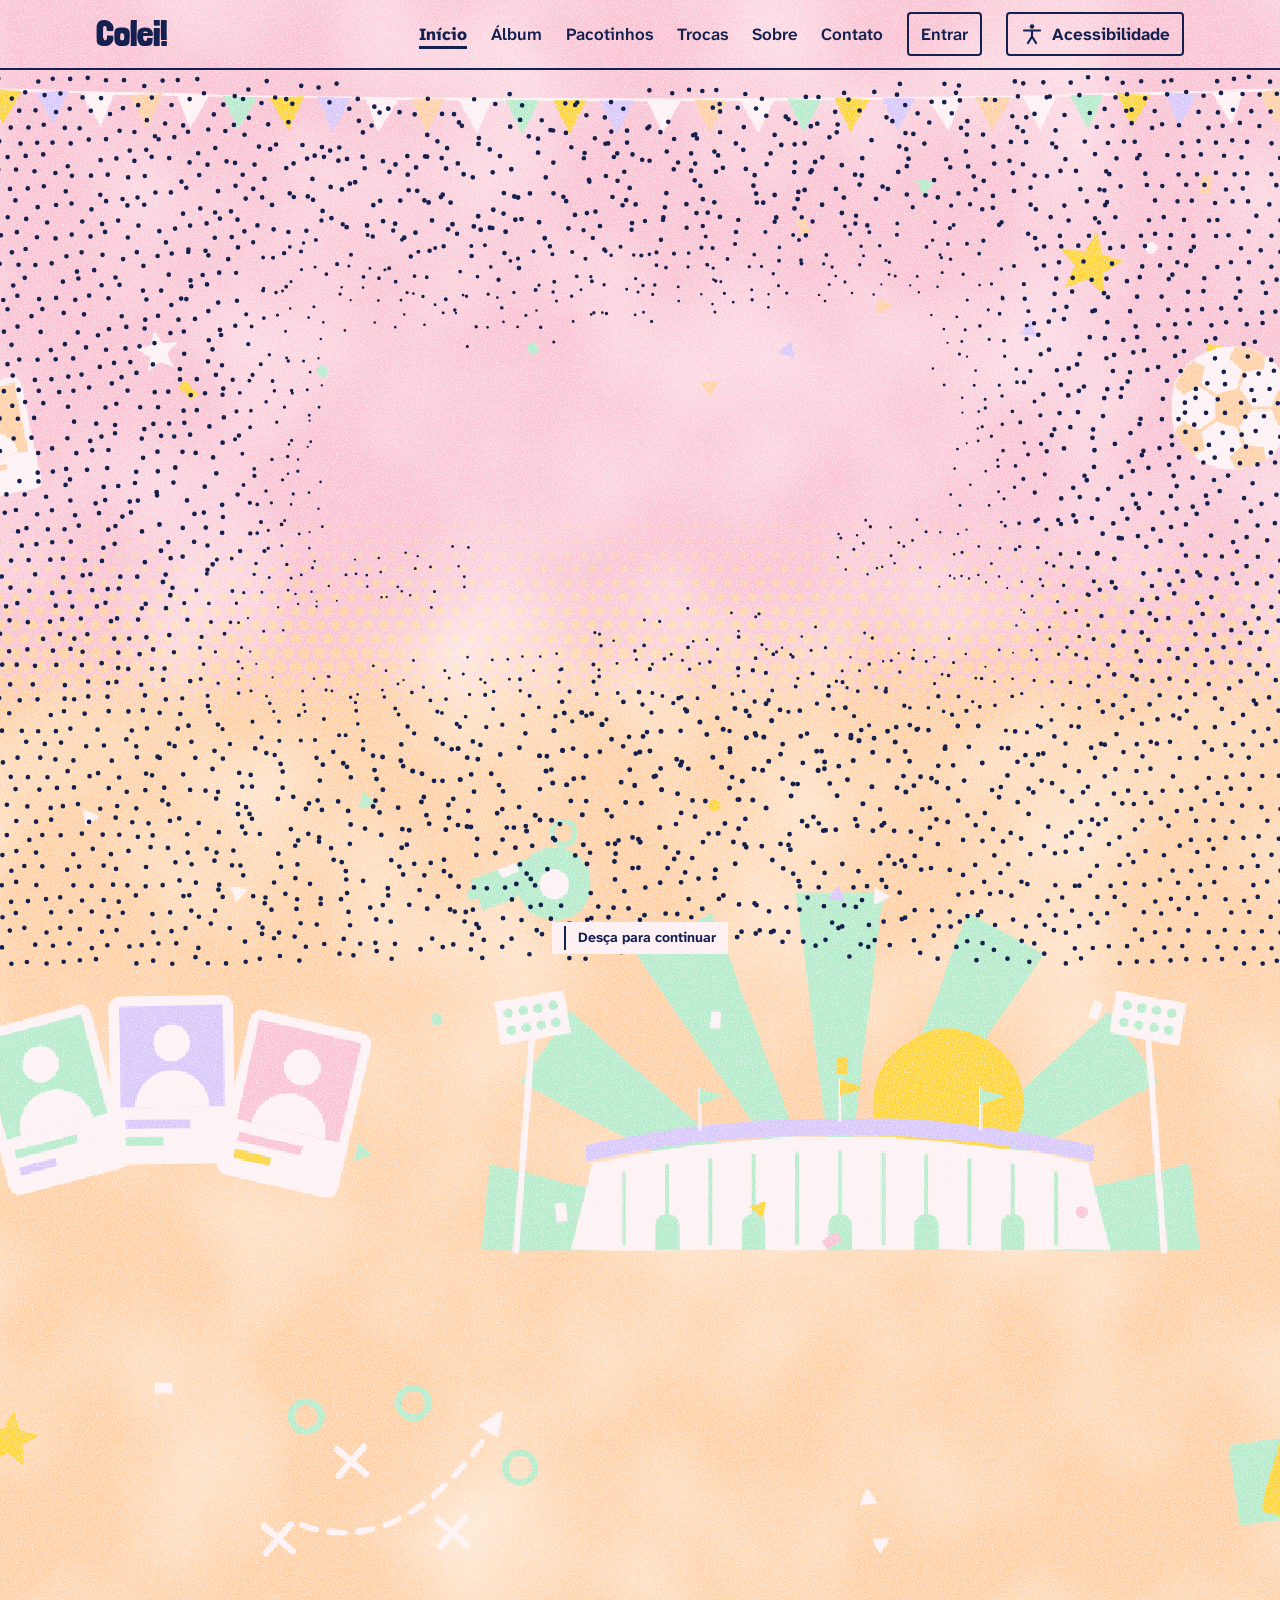
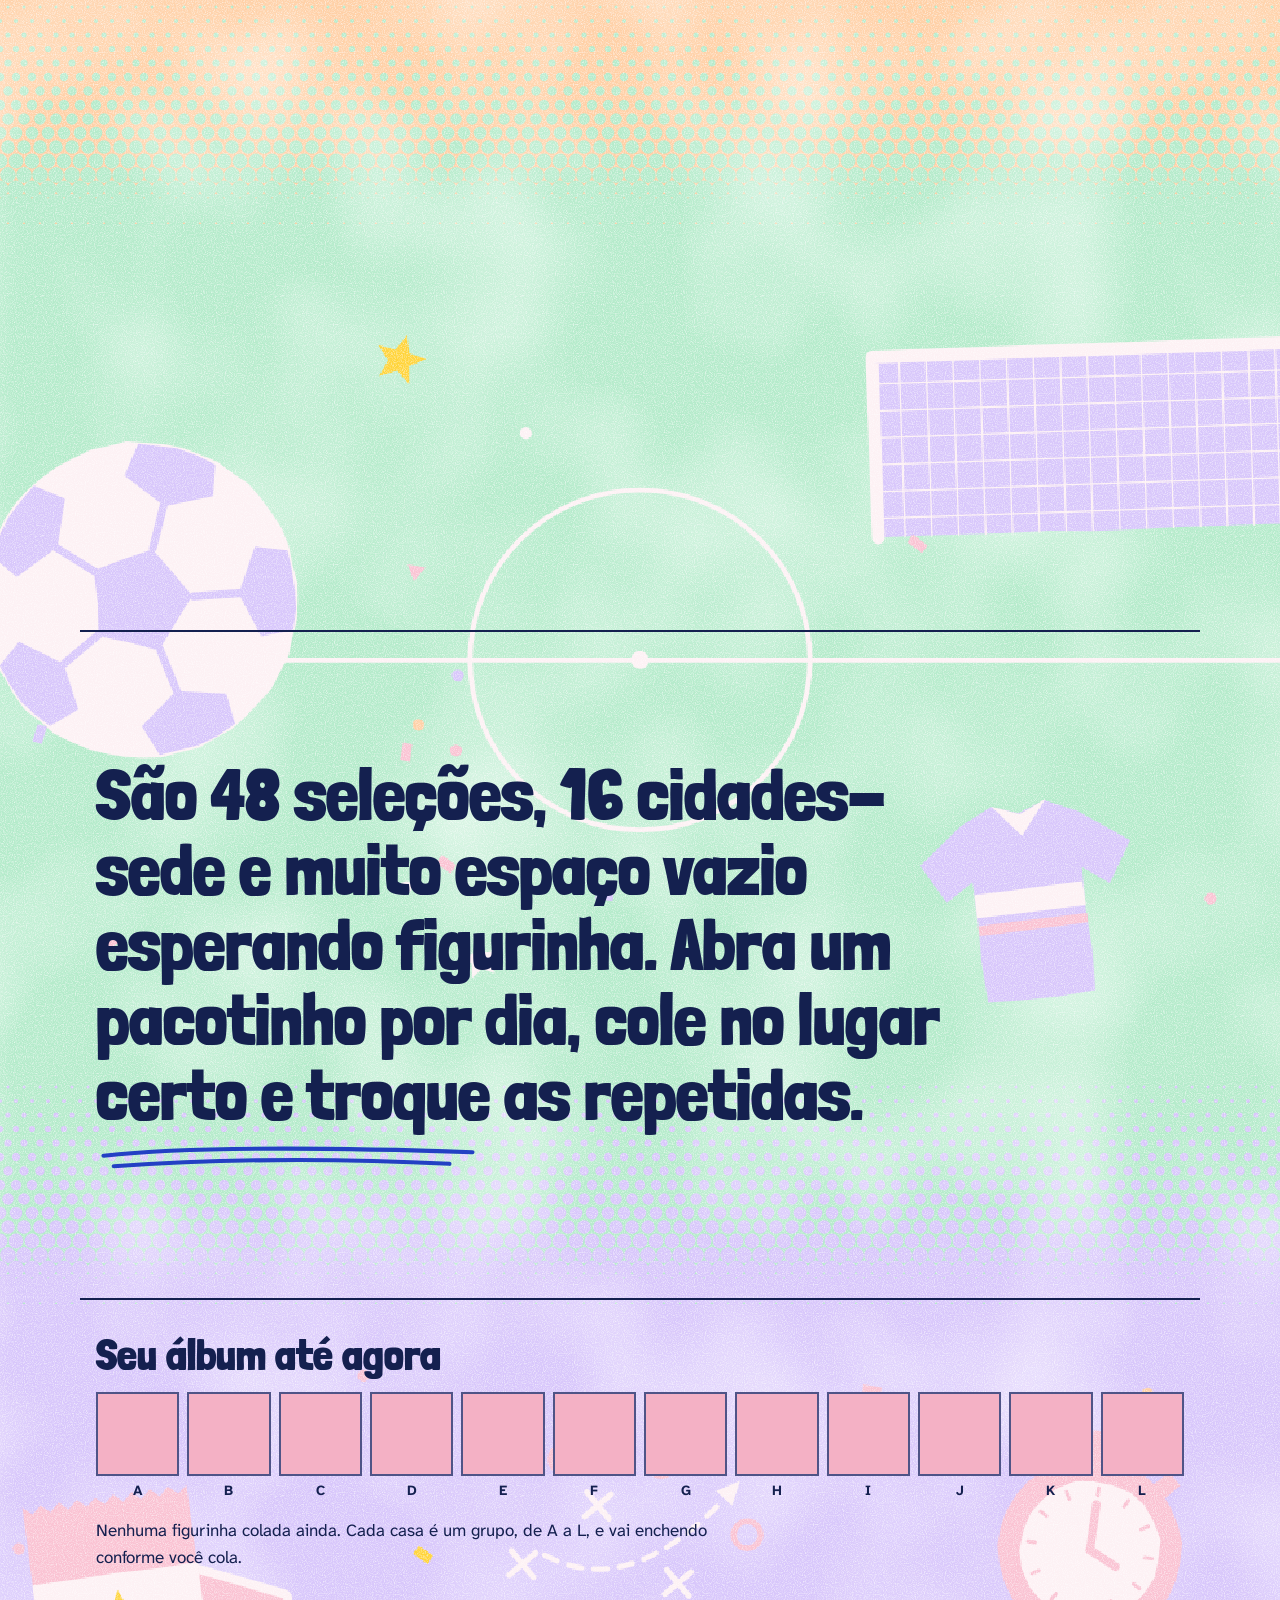
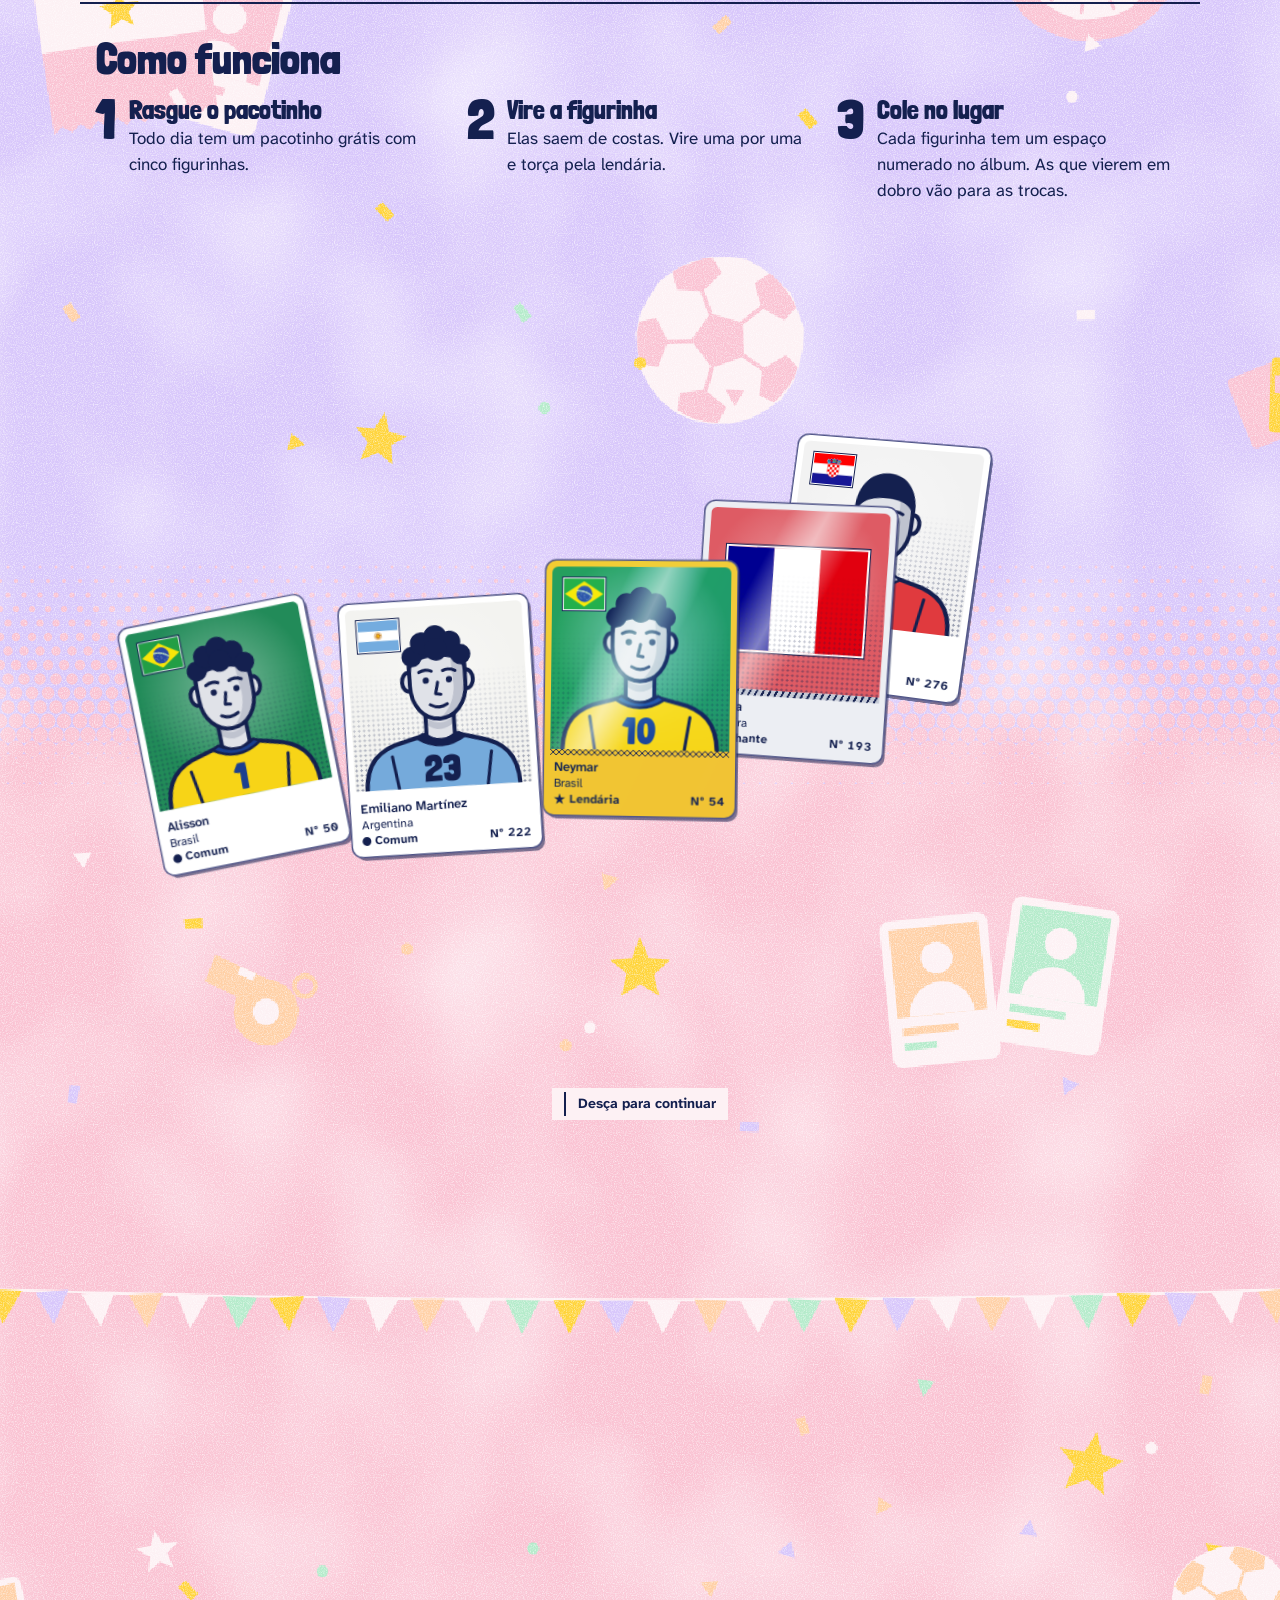
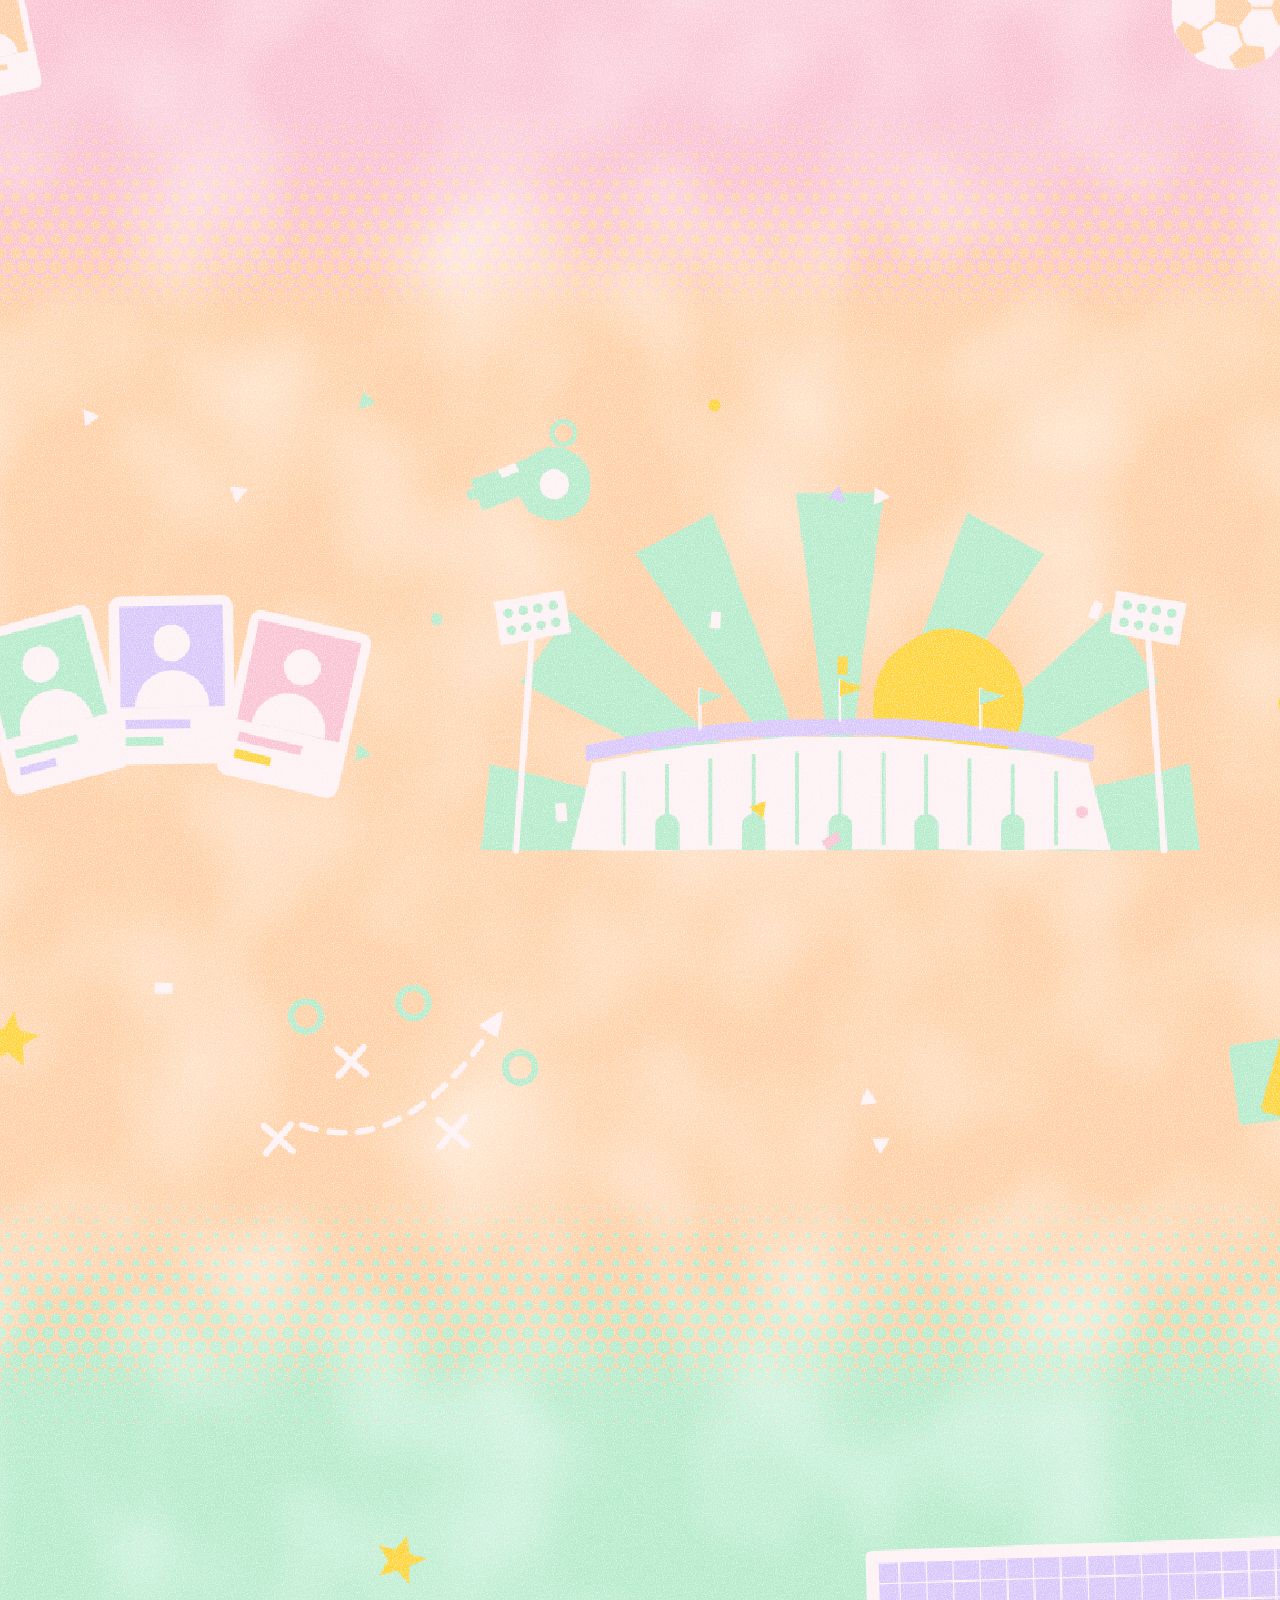
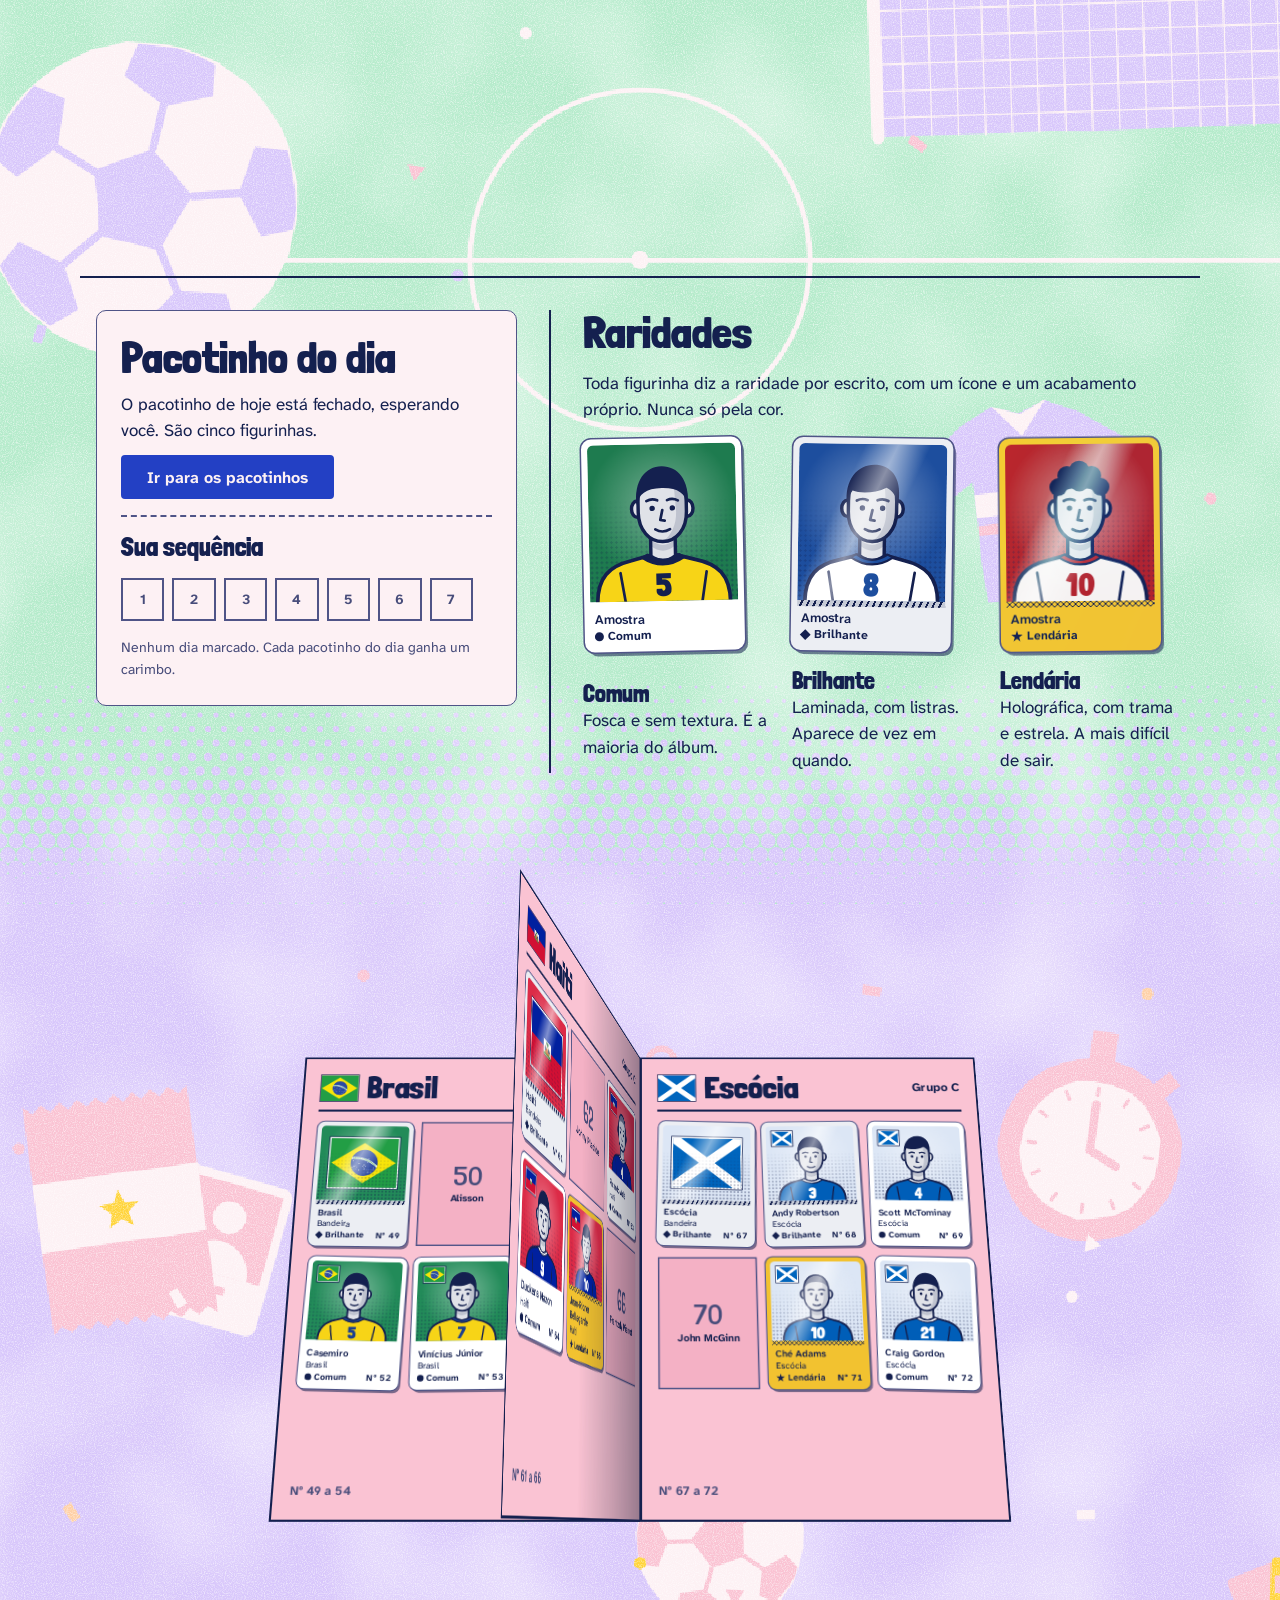
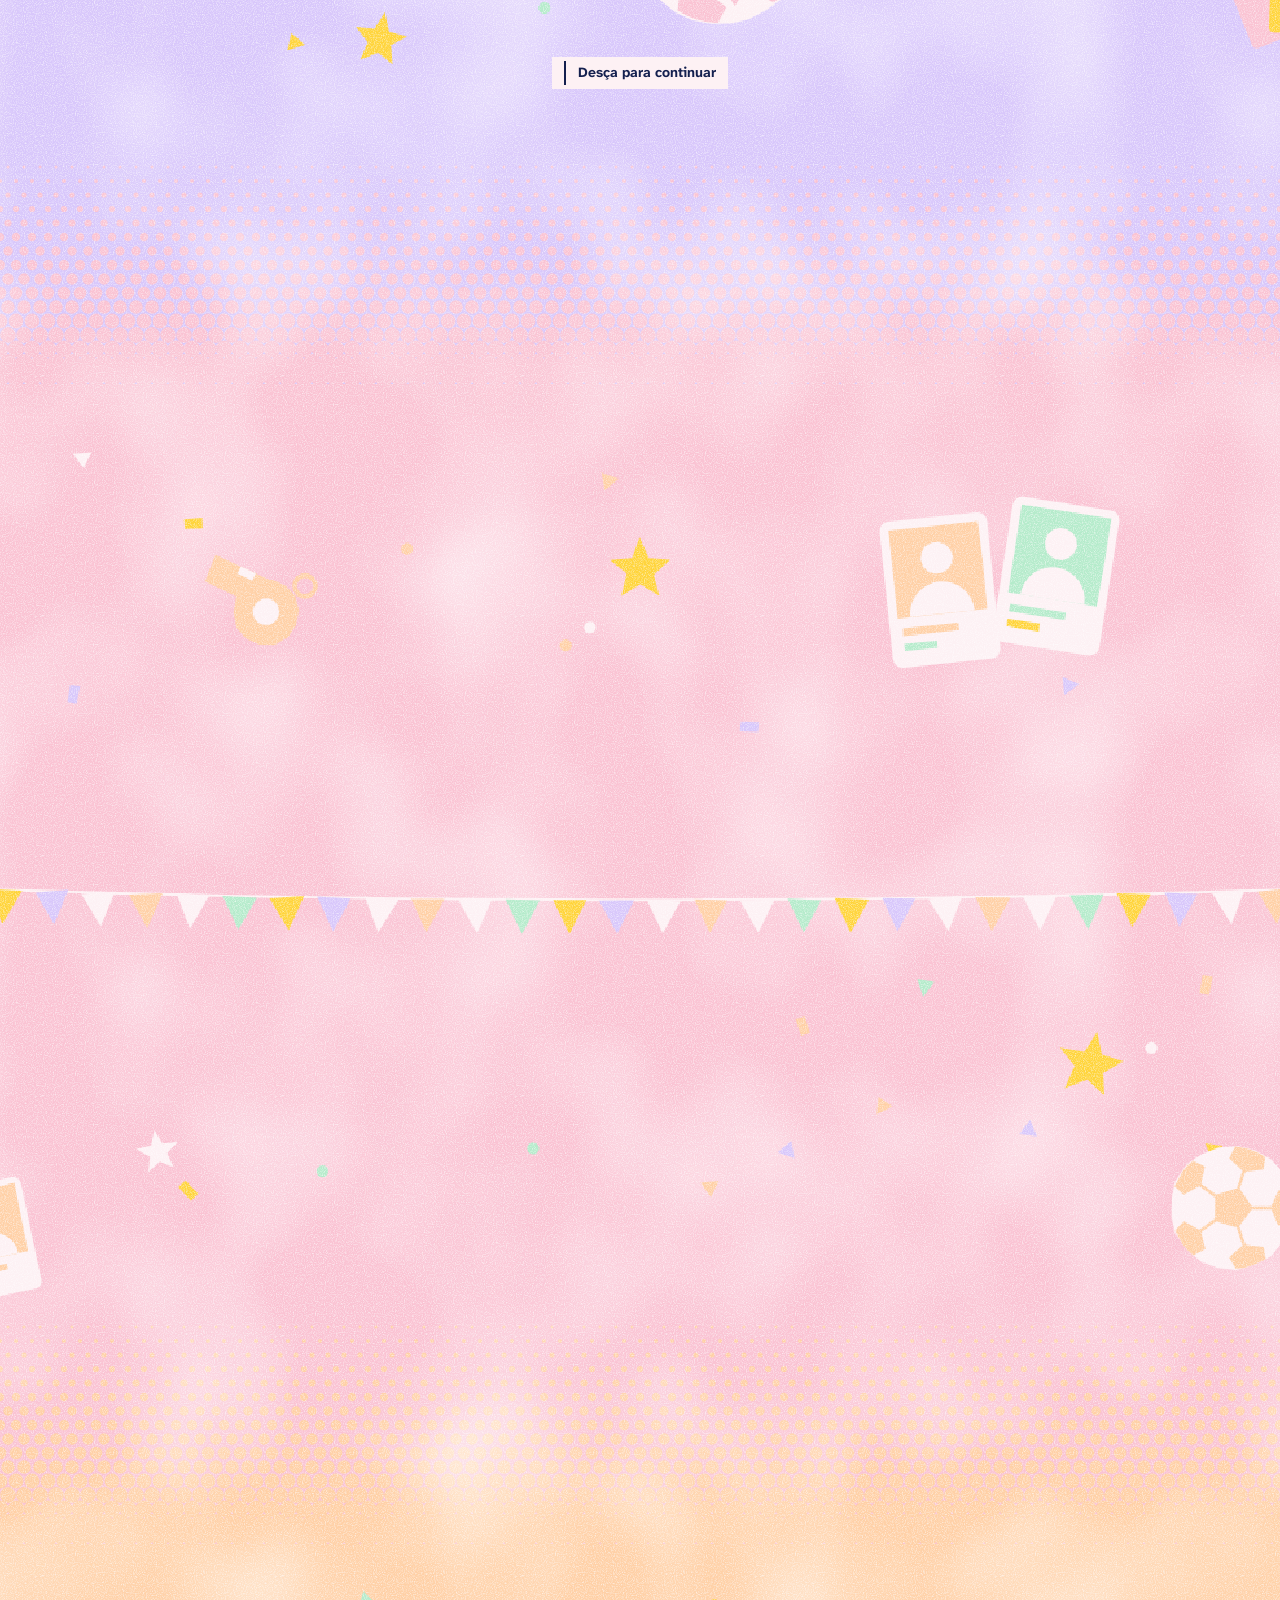
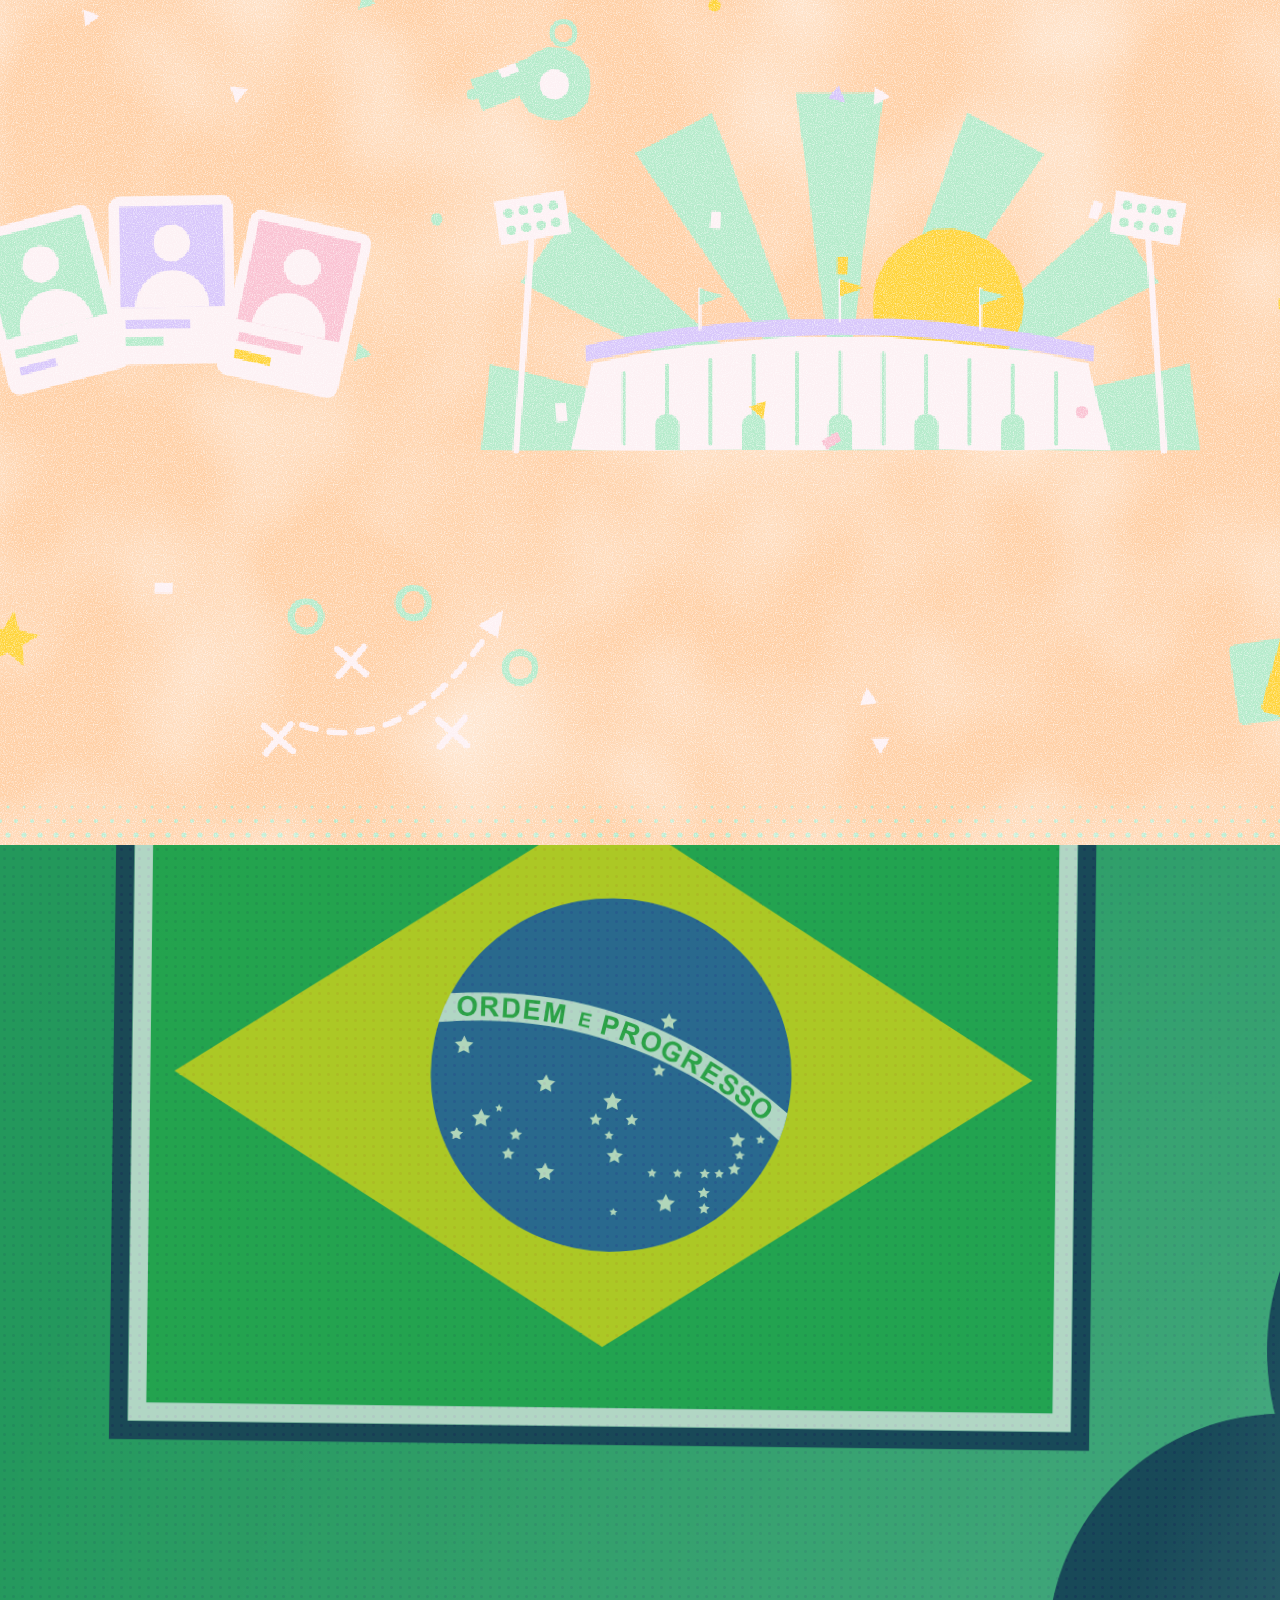
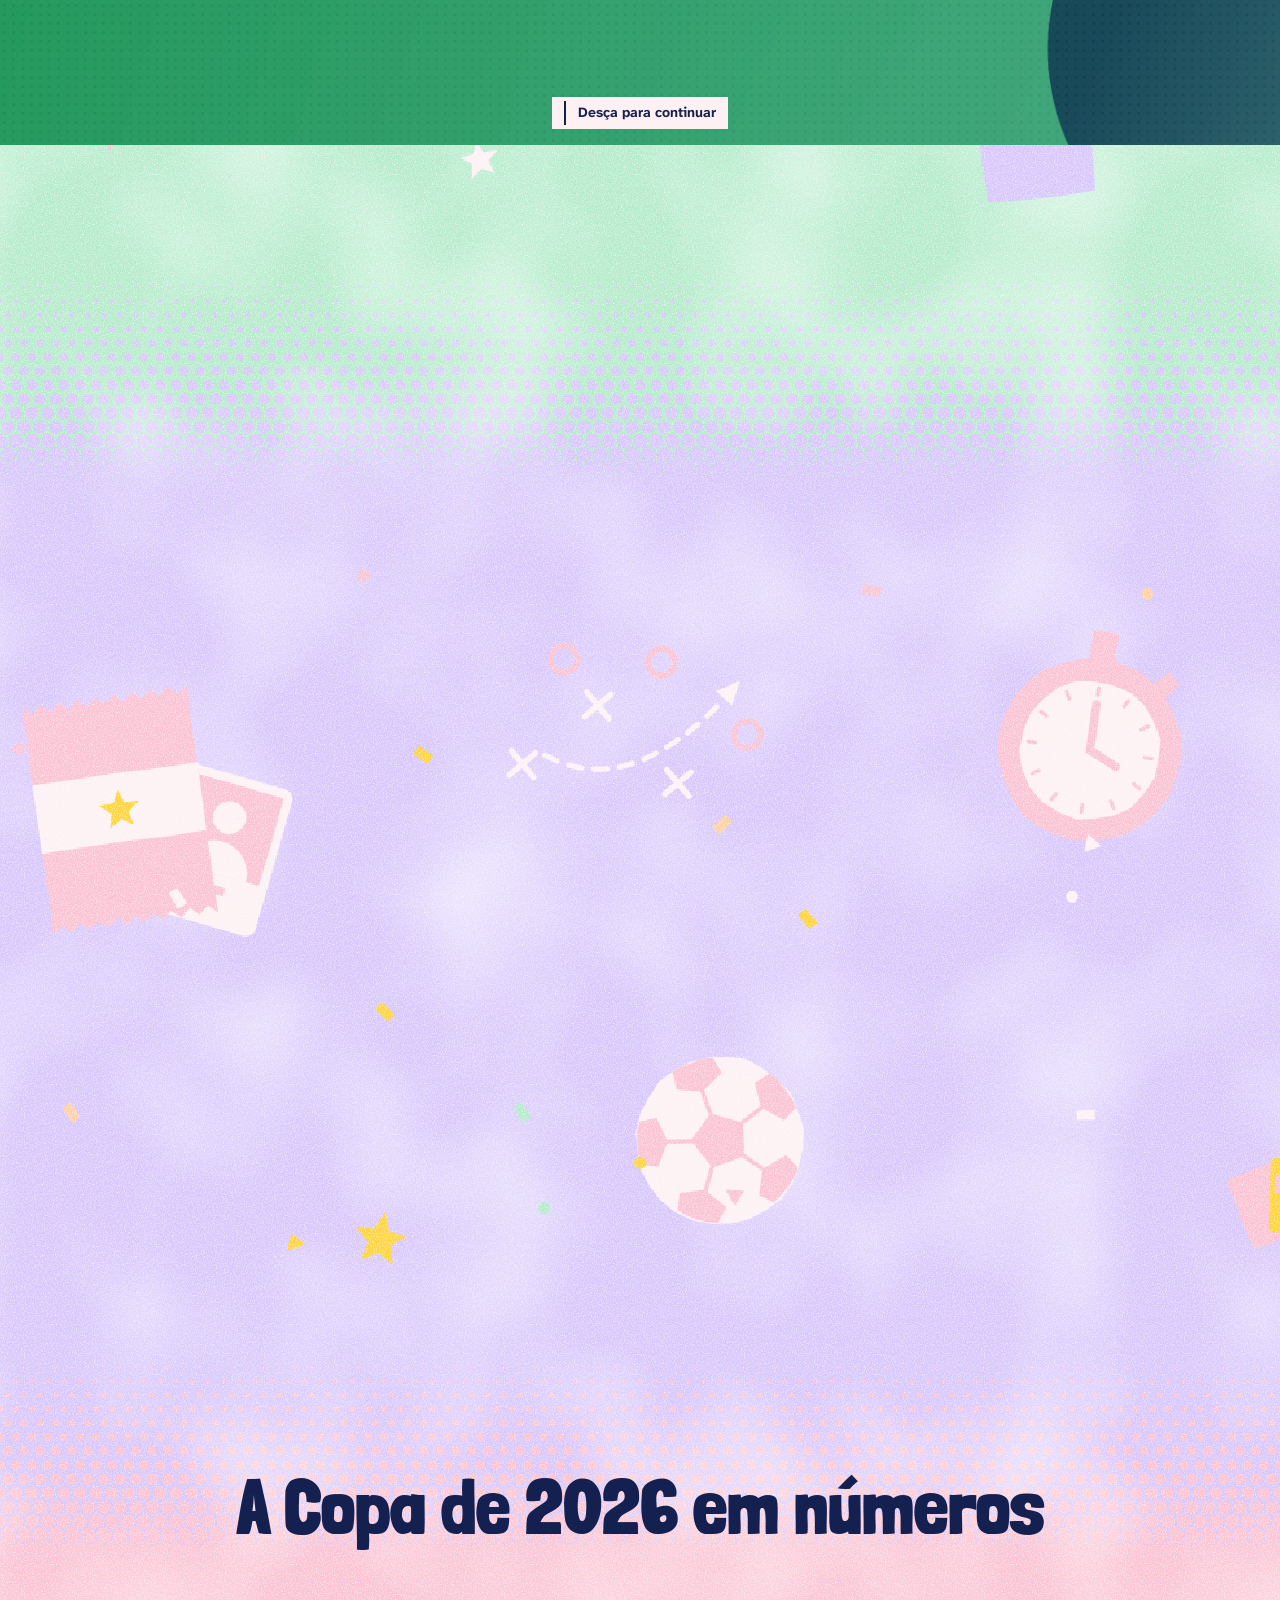
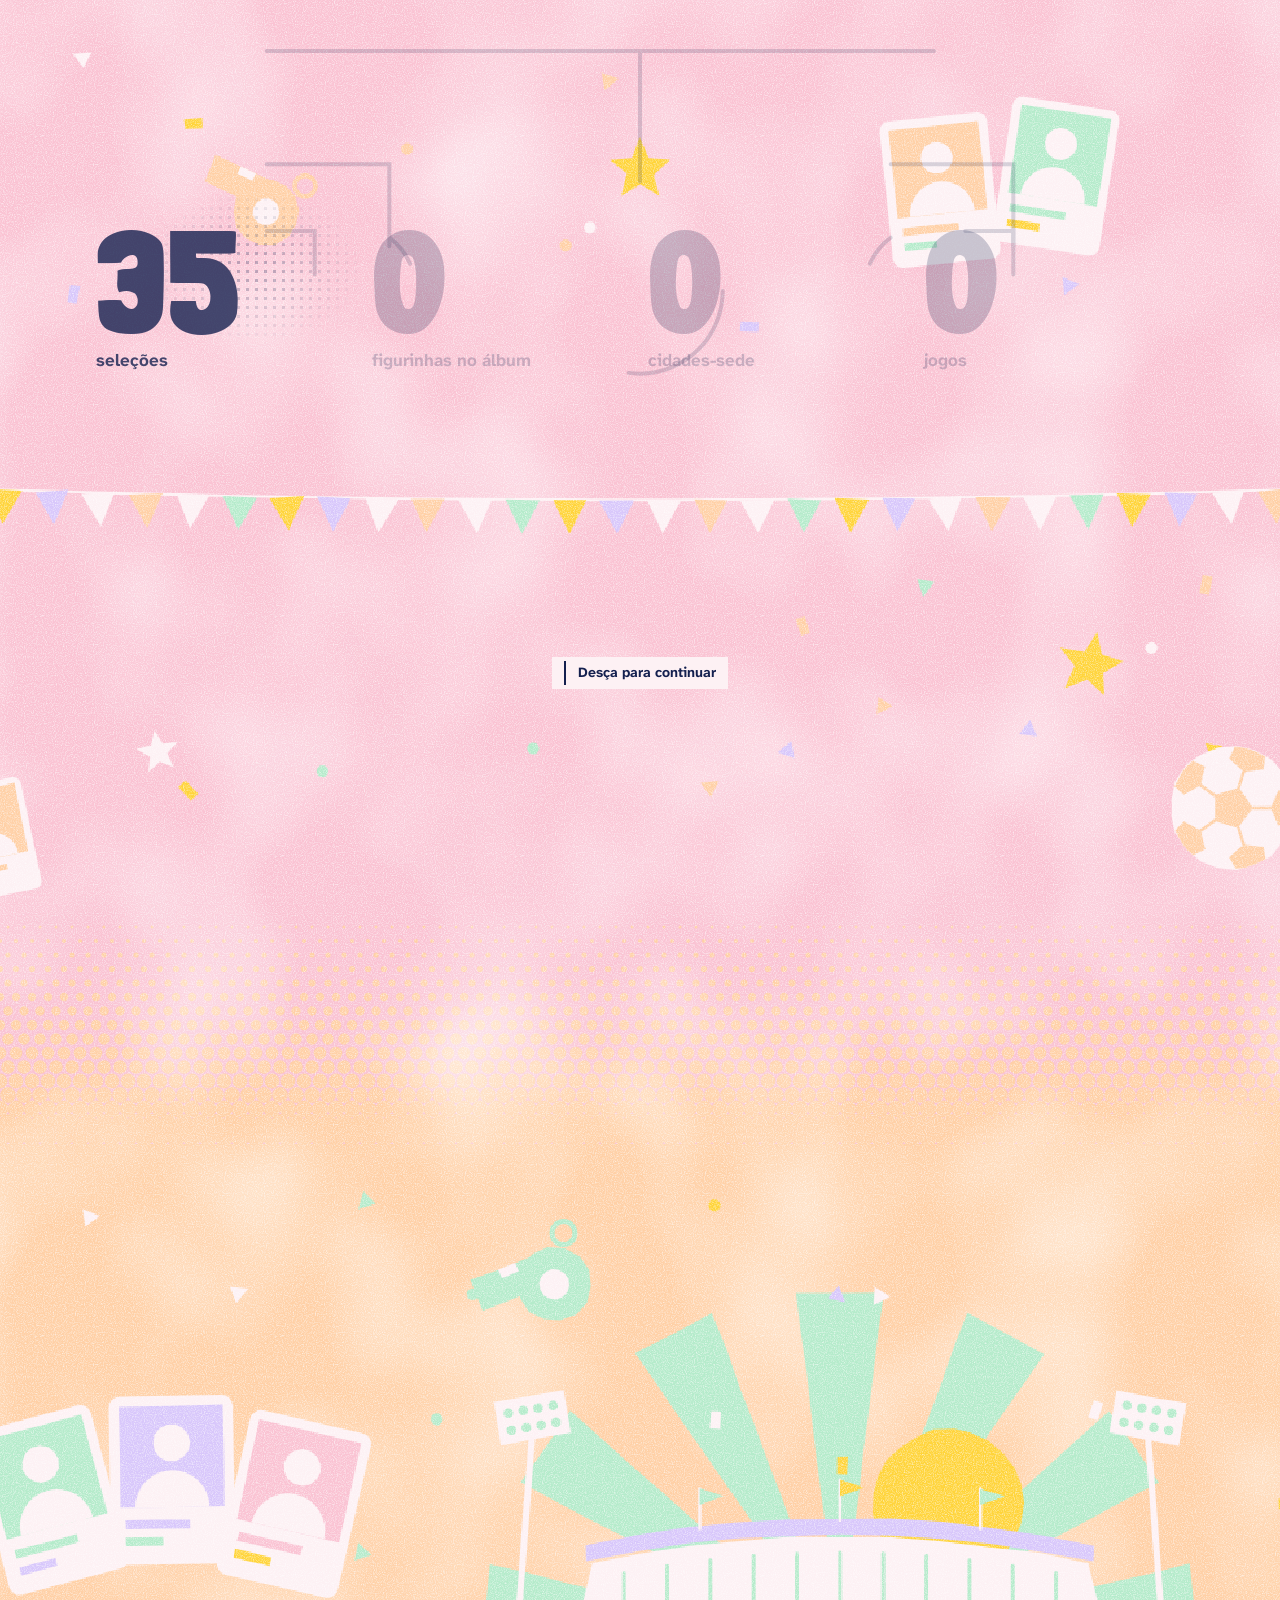
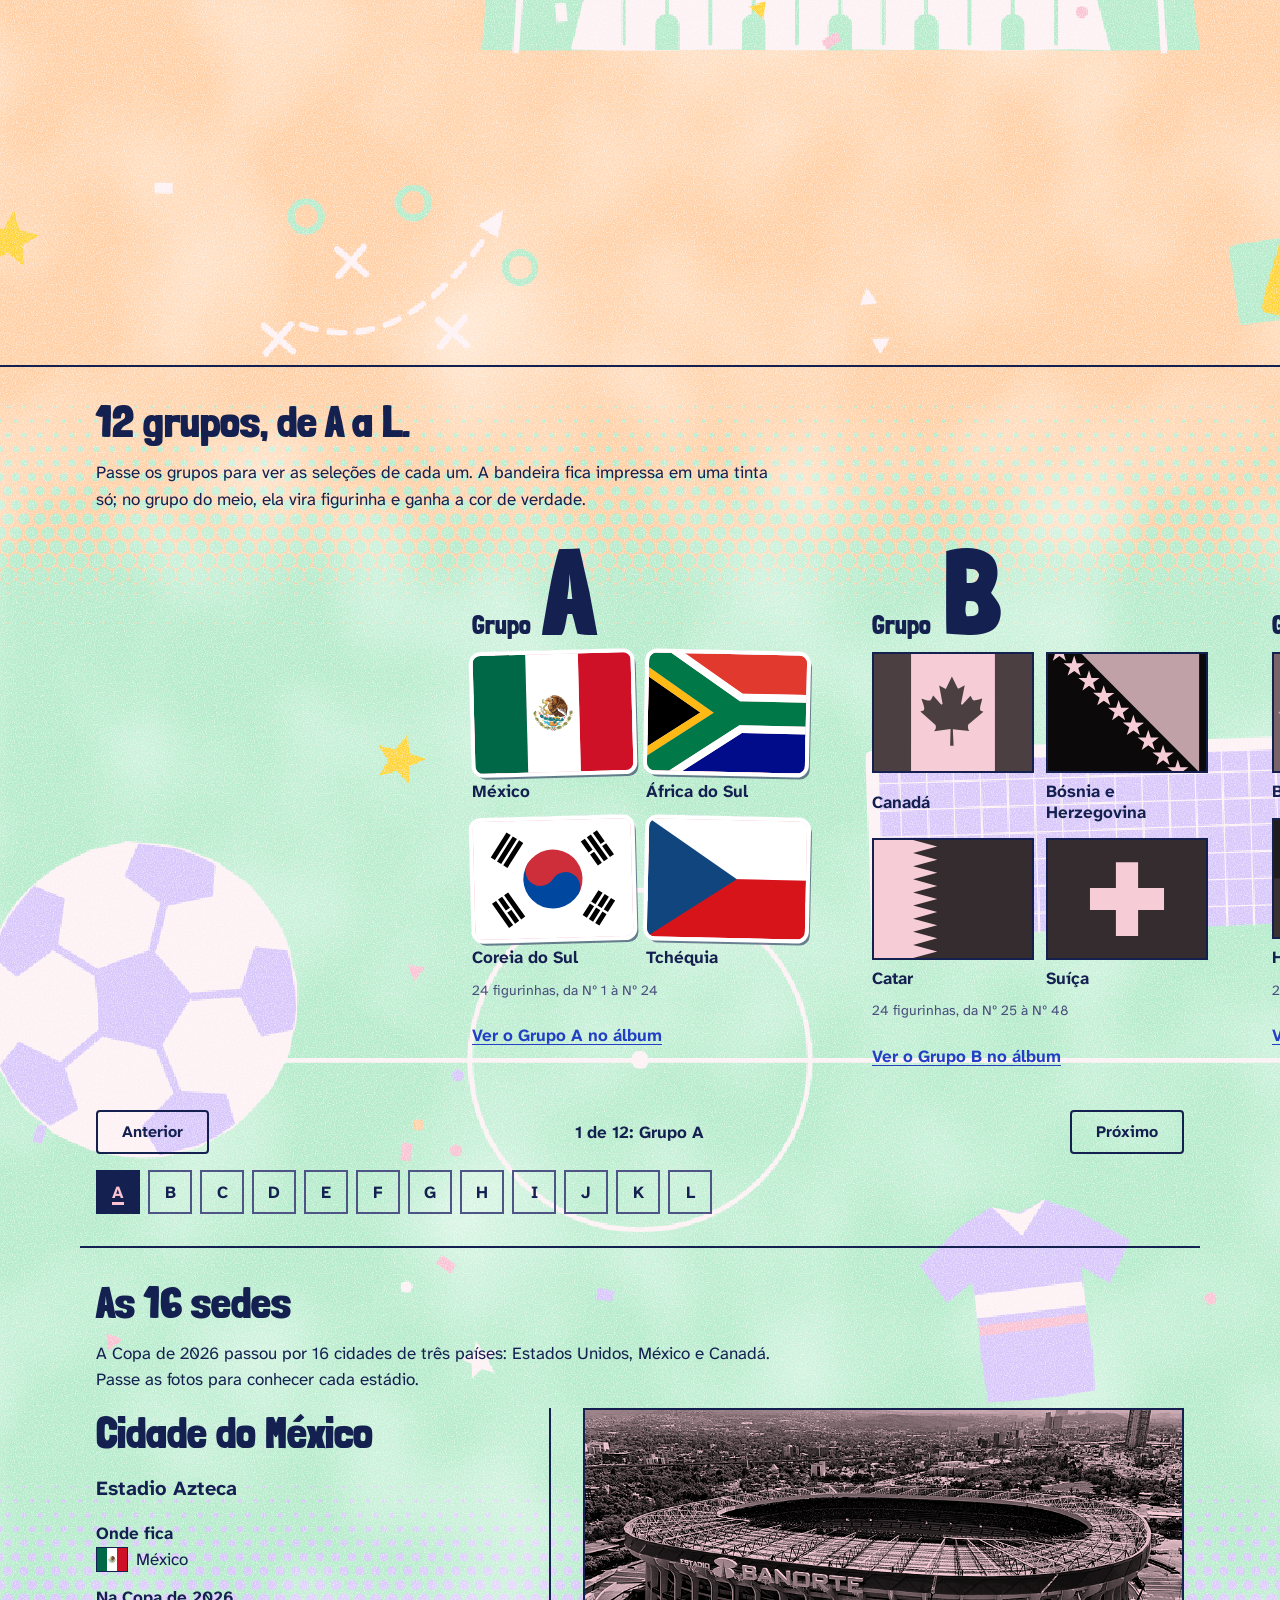
==== commit 57f10fac: "refactor: tira os comentários de todo o código Saíram 2.280 comentários de 46 arquivos (HTML, CSS, J" ====
--- a/index.html
+++ b/index.html
@@ -7,20 +7,16 @@
   <meta name="description" content="Álbum de figurinhas digital da Copa do Mundo de 2026: abra o pacotinho do dia, cole as figurinhas e troque as repetidas.">
   <link rel="icon" href="assets/svg/favicon.svg" type="image/svg+xml">
 
-  <!-- Este script fica no começo de propósito: ele aplica o tema e as preferências
-       salvas antes de a página aparecer, para a tela não "piscar" no tema errado. -->
   <script src="js/tema-acessibilidade.js"></script>
   <script src="js/menu.js" defer></script>
   <script src="js/efeitos.js" defer></script>
 
-  <!-- Mostram o progresso de verdade na página: os dados, o caderninho do progresso e a página. -->
   <script src="js/dados.js" defer></script>
   <script src="js/estado.js" defer></script>
   <script src="js/figurinha.js" defer></script>
   <script src="js/inicio.js" defer></script>
   <script src="js/carrossel.js" defer></script>
 
-  <!-- As cenas presas à rolagem: o motor e, depois, as seis cenas desta página. -->
   <script src="js/cenas.js" defer></script>
   <script src="js/cenas-inicio.js" defer></script>
 
@@ -32,15 +28,12 @@
   <link rel="stylesheet" href="css/cenas.css">
 </head>
 <body>
-  <!-- Primeiro link da página: quem navega pelo teclado pula o menu e vai direto ao conteúdo. -->
   <a class="pular" href="#conteudo">Pular para o conteúdo</a>
 
-  <!-- CABEÇALHO. É igual nas 7 páginas; só muda qual link leva aria-current="page". -->
   <header class="cabecalho">
     <div class="largura cabecalho-grade">
       <a class="marca" href="index.html" aria-label="Colei!, página inicial">Colei!</a>
 
-      <!-- Em telas pequenas, este botão abre e fecha o menu (ver js/menu.js). -->
       <button class="botao-menu" type="button" aria-expanded="false" aria-controls="menu-principal">Menu</button>
 
       <nav class="menu" id="menu-principal" aria-label="Principal">
@@ -55,7 +48,6 @@
         </ul>
       </nav>
 
-      <!-- Abre o painel de acessibilidade (ver js/tema-acessibilidade.js). -->
       <button class="botao-acessibilidade" type="button" id="abrir-acessibilidade" aria-haspopup="dialog">
         <svg class="icone" viewBox="0 0 24 24" width="24" height="24" aria-hidden="true" focusable="false">
           <circle cx="12" cy="4.5" r="2.2" fill="currentColor"/>
@@ -68,16 +60,12 @@
 
   <main id="conteudo" tabindex="-1">
 
-    <!-- ABERTURA (cena 1). Os pontinhos de impressão se juntam e formam "Colei!".
-         Parada, a cena mostra o convite ao lado da marca já formada.
-         O desenho é feito pelo js/cenas-inicio.js dentro do <canvas>. -->
     <section class="cena cena-abertura" style="--altura: 240vh" data-aviso-de="0.2" aria-labelledby="titulo-abertura">
       <div class="cena-palco">
         <canvas class="reticula-tela so-com-js" id="reticula-tela" aria-hidden="true"></canvas>
 
         <div class="abertura-convite" id="abertura-convite">
           <h1 id="titulo-abertura">A Copa acabou. Seu álbum, não.</h1>
-          <!-- data-visivel-em="0": estes botões aparecem no começo da cena (ver js/cenas.js). -->
           <p class="abertura-botoes" data-visivel-em="0">
             <a class="botao" href="album.html">Abrir o álbum</a>
             <a class="botao botao-contorno" href="pacotinhos.html">Ir para os pacotinhos</a>
@@ -87,7 +75,6 @@
 
         <p class="abertura-assinatura" id="abertura-assinatura">O álbum de figurinhas da Copa de 2026</p>
 
-        <!-- Só aparece para quem vê a página parada porque o aparelho pede menos movimento. -->
         <div class="aviso-movimento" id="aviso-movimento" hidden>
           <p>A apresentação desta página está parada porque o seu aparelho pede menos movimento.</p>
           <button class="botao botao-contorno botao-pequeno" type="button" id="ligar-movimento">Ligar as animações neste site</button>
@@ -95,10 +82,6 @@
       </div>
     </section>
 
-    <!-- A FRASE ACENDE. Não é uma cena presa à rolagem: quando a frase aparece na
-         tela, as palavras acendem sozinhas, uma depois da outra, e o sublinhado se
-         desenha (js/cenas-inicio.js). Sem JavaScript, ou com menos movimento, ela já
-         vem toda acesa. -->
     <div class="largura secao frase-secao" id="frase-secao">
       <p class="frase" id="frase">São 48 seleções, 16 cidades-sede e muito espaço vazio esperando figurinha. Abra um pacotinho por dia, cole no lugar certo e troque as repetidas.</p>
       <svg class="frase-traco" viewBox="0 0 300 24" preserveAspectRatio="none" aria-hidden="true" focusable="false">
@@ -106,8 +89,6 @@
       </svg>
     </div>
 
-    <!-- PROGRESSO. Uma casa por grupo, de A a L. O js/inicio.js enche cada casa
-         conforme as figurinhas do grupo são coladas e troca o texto de baixo. -->
     <section class="largura secao fluxo" aria-labelledby="titulo-progresso">
       <h2 id="titulo-progresso">Seu álbum até agora</h2>
       <ol class="tira" aria-label="Progresso por grupo">
@@ -127,7 +108,6 @@
       <p id="progresso-texto">Nenhuma figurinha colada ainda. Cada casa é um grupo, de A a L, e vai enchendo conforme você cola.</p>
     </section>
 
-    <!-- COMO FUNCIONA. É uma sequência de verdade, por isso é uma lista numerada. -->
     <section class="largura secao fluxo" aria-labelledby="titulo-como">
       <h2 id="titulo-como">Como funciona</h2>
       <ol class="passos">
@@ -146,12 +126,6 @@
       </ol>
     </section>
 
-    <!-- O PACOTINHO GIRA E ABRE (cena 2). O pacotinho aparece de dois jeitos:
-         1. uma sequência de 90 imagens de um pacotinho 3D (a técnica das páginas de
-            produto), mostradas uma a uma no <canvas> conforme a rolagem;
-         2. um pacotinho desenhado em CSS, usado na versão parada e enquanto as
-            imagens ainda estão chegando.
-         As cinco figurinhas são postas pelo js/cenas-inicio.js. -->
     <section class="cena cena-pacote" style="--altura: 360vh" aria-labelledby="titulo-cena-pacote">
       <div class="cena-palco palco-3d">
         <h2 class="cena-titulo" id="titulo-cena-pacote">Todo dia, um pacotinho.</h2>
@@ -171,13 +145,11 @@
               <span class="pacotinho-texto">Abra pelo picote</span>
             </div>
           </div>
-          <!-- Cada imagem da sequência tem 720 por 924 pixels. -->
           <canvas class="pacote-quadros so-com-js" id="pacote-quadros" width="720" height="924" aria-hidden="true"></canvas>
         </div>
       </div>
     </section>
 
-    <!-- PACOTINHO DO DIA e RARIDADES, lado a lado na página dupla. -->
     <section class="largura secao dobra">
       <div>
         <article class="cartao" aria-labelledby="titulo-pacotinho">
@@ -185,7 +157,6 @@
           <p id="pacotinho-texto">Um pacotinho grátis por dia, com cinco figurinhas. Amanhã tem outro.</p>
           <p><a class="botao" href="pacotinhos.html">Ir para os pacotinhos</a></p>
 
-          <!-- O canhoto do cupom: a cartela da sequência de dias. -->
           <div class="cupom-canhoto fluxo">
             <h3>Sua sequência</h3>
             <ol class="cartela" id="cartela" aria-label="Cartela de sete dias seguidos">
@@ -306,8 +277,6 @@
       </div>
     </section>
 
-    <!-- O ÁLBUM ABRE (cena 3). Três folhas empilhadas; cada uma tem frente e verso.
-         As páginas (Grupo C, como amostra) são montadas pelo js/cenas-inicio.js. -->
     <section class="cena cena-album" style="--altura: 360vh" aria-labelledby="titulo-cena-album">
       <div class="cena-palco palco-3d">
         <h2 class="cena-titulo" id="titulo-cena-album">O álbum abre na sua frente.</h2>
@@ -327,12 +296,10 @@
             <div class="face face-verso" id="pagina-1"></div>
           </div>
         </div>
-        <!-- data-visivel-em="1": este botão só aparece no fim da cena. -->
         <p class="cena-acao" id="acao-do-album" data-visivel-em="1"><a class="botao" href="album.html">Abrir o meu álbum</a></p>
       </div>
     </section>
 
-    <!-- MERGULHO NA FIGURINHA (cena 4). A figurinha cresce até a tela ficar da cor dela. -->
     <div class="cena cena-mergulho" style="--altura: 240vh">
       <div class="cena-palco">
         <div class="mergulho so-com-js" id="mergulho" aria-hidden="true"></div>
@@ -342,12 +309,9 @@
       </div>
     </div>
 
-    <!-- OS NÚMEROS CONTAM (cena 5). Os valores escritos aqui são os finais; o
-         js/cenas-inicio.js confere com os dados e faz a contagem. -->
     <section class="cena cena-numeros" style="--altura: 240vh" aria-labelledby="titulo-numeros">
       <div class="cena-palco">
         <h2 class="cena-titulo" id="titulo-numeros">A Copa de 2026 em números</h2>
-        <!-- Enfeite: as linhas de um campo, atrás dos números. A rolagem desenha o traço. -->
         <svg class="campo-tracado campo-dos-numeros" id="campo-dos-numeros" viewBox="0 0 600 400" aria-hidden="true" focusable="false">
           <rect pathLength="1" x="20" y="20" width="560" height="360"/>
           <line pathLength="1" x1="300" y1="20" x2="300" y2="380"/>
@@ -368,10 +332,6 @@
       </div>
     </section>
 
-    <!-- CARROSSEL DOS GRUPOS. Os doze grupos ficam lado a lado em uma faixa que anda
-         para os lados. O grupo que está no meio vira figurinha e ganha cor. Os
-         painéis são montados pelo js/carrossel.js, a partir de js/dados.js.
-         Não passa sozinho: só anda quando a pessoa aperta um botão ou arrasta. -->
     <section class="secao fluxo secao-grupos" aria-labelledby="titulo-grupos" aria-roledescription="carrossel">
       <div class="largura fluxo">
         <h2 id="titulo-grupos">12 grupos, de A a L.</h2>
@@ -380,7 +340,6 @@
       </div>
 
       <div class="fluxo" id="carrossel-grupos" hidden>
-        <!-- A janela: mostra um pedaço da faixa. tabindex="0" deixa rolar com as setas do teclado. -->
         <div class="grupos-janela" id="grupos-janela" tabindex="0" role="group" aria-label="Os 12 grupos, lado a lado">
           <div class="trilha" id="trilha"></div>
         </div>
@@ -388,7 +347,6 @@
         <div class="largura fluxo">
           <div class="carrossel-controles">
             <button class="botao botao-contorno" type="button" id="grupo-anterior">Anterior</button>
-            <!-- role="status": o leitor de tela lê "3 de 12: Grupo C" a cada troca. -->
             <p class="carrossel-posicao" id="grupo-posicao" role="status"></p>
             <button class="botao botao-contorno" type="button" id="grupo-proximo">Próximo</button>
           </div>
@@ -397,9 +355,6 @@
       </div>
     </section>
 
-    <!-- CARROSSEL DAS SEDES. Uma sede por vez, com a foto do estádio. Os textos e a foto
-         são trocados pelo js/carrossel.js, a partir da lista SEDES de js/dados.js.
-         Não passa sozinho: só muda quando a pessoa aperta um botão. -->
     <section class="largura secao fluxo" aria-labelledby="titulo-sedes" aria-roledescription="carrossel">
       <h2 id="titulo-sedes">As 16 sedes</h2>
       <p>A Copa de 2026 passou por 16 cidades de três países: Estados Unidos, México e Canadá. Passe as fotos para conhecer cada estádio.</p>
@@ -422,7 +377,6 @@
           </div>
 
           <figure class="carrossel-figura">
-            <!-- A foto é colorida no arquivo. O CSS (classe "foto") é que a mostra em uma tinta só. -->
             <div class="foto"><img id="sede-foto" src="assets/img/sedes/cidade-do-mexico.jpg" alt="" width="960" height="540"></div>
             <figcaption><a class="texto-apoio" id="sede-credito" href="sobre.html"></a></figcaption>
           </figure>
@@ -430,7 +384,6 @@
 
         <div class="carrossel-controles">
           <button class="botao botao-contorno" type="button" id="sede-anterior">Anterior</button>
-          <!-- role="status": o leitor de tela lê "3 de 16: Dallas" a cada troca. -->
           <p class="carrossel-posicao" id="sede-posicao" role="status"></p>
           <button class="botao botao-contorno" type="button" id="sede-proxima">Próxima</button>
         </div>
@@ -438,7 +391,6 @@
       </div>
     </section>
 
-    <!-- COMO TROCAR. À direita, um bilhete com um exemplo de lista de troca. -->
     <section class="largura secao dobra" aria-labelledby="titulo-trocar">
       <div class="fluxo">
         <h2 id="titulo-trocar">Como trocar</h2>
@@ -459,8 +411,6 @@
       </div>
     </section>
 
-    <!-- VOO PELAS FIGURINHAS (cena 6). As figurinhas ficam espalhadas em profundidade
-         e a rolagem leva a câmera por entre elas. -->
     <section class="cena cena-voo" style="--altura: 300vh" aria-labelledby="voo-titulo">
       <div class="cena-palco palco-voo">
         <div class="voo so-com-js" id="voo" aria-hidden="true"></div>
@@ -473,7 +423,6 @@
 
   </main>
 
-  <!-- RODAPÉ. É igual nas 7 páginas. -->
   <footer class="rodape">
     <div class="largura rodape-grade">
       <div class="rodape-sobre">
--- a/css/tokens.css
+++ b/css/tokens.css
@@ -1,98 +1,61 @@
-/* ==========================================================================
-   tokens.css
-   --------------------------------------------------------------------------
-   "Token" é um valor com nome. Em vez de escrever #14204F em vinte lugares,
-   o site inteiro usa var(--cor-texto). Para mudar a cor, muda-se uma linha só.
+:root {
+  --cor-fundo: #FAC3D3;
+  --cor-superficie: #FDF1F4;
+  --cor-vaga: #F4B1C5;
 
-   Direção visual: "Uma tinta só, vários papéis".
-   - Tema claro:  tinta azul sobre papel claro (rosa, pêssego, menta e lilás).
-   - Tema escuro: tinta rosa sobre papel fundo (azul, roxo, petróleo e vinho).
-   A tinta é uma só; o papel do fundo é que muda ao longo da página.
-   A cor viva só chega pelas figurinhas.
+  --cor-papel-2: #FFD0A6;
+  --cor-papel-3: #B5EBCB;
+  --cor-papel-4: #D8C7FB;
+  --cor-papel-realce: #FDF1F4;
+  --cor-papel-destaque: #FFD43B;
 
-   IMPORTANTE: toda cor nova entra aqui, com nome começando em --cor-, e depois
-   é conferida com:  node scripts/contraste.js
-   ========================================================================== */
+  --cor-texto: #14204F;
+  --cor-texto-secundario: #474C7A;
+  --cor-borda: #4F5487;
 
-/* ---------- Tema claro (o padrão) ---------- */
-:root {
-  /* Papel */
-  --cor-fundo: #FAC3D3;              /* papel rosa: o fundo da página */
-  --cor-superficie: #FDF1F4;         /* papel de cupom: cartões e campos */
-  --cor-vaga: #F4B1C5;               /* rosa-sombra: espaço vazio e trilho da barra */
+  --cor-acao: #2340C4;
+  --cor-acao-forte: #1A3299;
+  --cor-sobre-acao: #FDF1F4;
 
-  /* Os outros papéis. O fundo muda de cor ao longo da página, como as páginas
-     coloridas de um álbum. Todos são claros o bastante para a tinta azul. */
-  --cor-papel-2: #FFD0A6;            /* pêssego */
-  --cor-papel-3: #B5EBCB;            /* menta: lembra o gramado */
-  --cor-papel-4: #D8C7FB;            /* lilás */
-  /* Os papéis dos desenhos recortados e colados no fundo (bola, estádio,
-     bandeirinhas...). O realce é o mais claro de todos no tema claro e o mais
-     fundo no escuro; o destaque é a cor que não aparece nos outros papéis.
-     Um texto pode passar por cima deles: por isso entram na conta do contraste. */
-  --cor-papel-realce: #FDF1F4;       /* branco de papel */
-  --cor-papel-destaque: #FFD43B;     /* amarelo */
-
-  /* Tinta */
-  --cor-texto: #14204F;              /* azul-tinteiro: a única tinta da página */
-  --cor-texto-secundario: #474C7A;   /* tinta diluída: legendas e apoio */
-  --cor-borda: #4F5487;              /* linha impressa: bordas de campo e de vaga */
-
-  /* Ação: o que a pessoa pode apertar */
-  --cor-acao: #2340C4;               /* azul-caneta: botões e links */
-  --cor-acao-forte: #1A3299;         /* a caneta apertada: botão com o mouse em cima */
-  --cor-sobre-acao: #FDF1F4;         /* texto escrito em cima do botão */
-
-  /* Foco do teclado: um anel e um vão, sempre um claro e um escuro */
   --cor-foco: #14204F;
   --cor-foco-vao: #FDF1F4;
 
-  /* Recados */
-  --cor-sucesso: #0A5C33;            /* verde-gramado: deu certo */
-  --cor-erro: #9E001A;               /* vermelho-cartão: precisa corrigir */
+  --cor-sucesso: #0A5C33;
+  --cor-erro: #9E001A;
 
-  /* Etiqueta: o negativo da tinta ("Nova", "Repetida") */
   --cor-etiqueta-fundo: #14204F;
   --cor-etiqueta-texto: #F6CDD7;
 
-  /* Figurinha: é um objeto impresso, então a tinta dela não muda com o tema */
-  --cor-figurinha-papel: #FFFFFF;    /* comum: papel adesivo fosco */
+  --cor-figurinha-papel: #FFFFFF;
   --cor-figurinha-tinta: #14204F;
-  --cor-prata: #C5CAD6;              /* brilhante: laminado */
+  --cor-prata: #C5CAD6;
   --cor-prata-clara: #ECEEF3;
-  --cor-ouro: #F2C230;               /* lendária: holográfico */
-  /* O arco-íris do papel holográfico. Fica por cima da lendária, bem fraco;
-     é brilho, não é texto nem fundo de texto. Não muda com o tema. */
+  --cor-ouro: #F2C230;
   --holografico: linear-gradient(115deg, #FF5D8F, #FFD166 22%, #5EEAD4 45%, #60A5FA 68%, #C084FC 90%);
 
-  /* Foto impressa em uma tinta só: a parte escura da foto sai na cor da tinta
-     e a parte clara fica na cor do papel */
   --cor-foto-sombra: #14204F;
   --cor-foto-luz: #F6CDD7;
 
-  /* Sombra da figurinha colada (só ela tem sombra no site) */
   --sombra-colada: 0 0 0 1.5px var(--cor-borda), 3px 4px 0 0 rgba(20, 32, 79, 0.55);
 }
 
-/* ---------- Tema escuro ---------- */
 [data-tema="escuro"] {
-  --cor-fundo: #1B2B8C;              /* papel azul */
-  --cor-superficie: #25359A;         /* papel azul claro: no escuro, o que está na frente fica mais claro */
-  --cor-vaga: #131D4A;               /* rebaixo: mais escuro que a página */
+  --cor-fundo: #1B2B8C;
+  --cor-superficie: #25359A;
+  --cor-vaga: #131D4A;
 
-  /* Os outros papéis, no escuro: todos fundos o bastante para a tinta rosa */
-  --cor-papel-2: #4A1FA6;            /* roxo */
-  --cor-papel-3: #06437A;            /* petróleo */
-  --cor-papel-4: #6E1672;            /* vinho */
-  --cor-papel-realce: #131D4A;       /* o mais fundo: o mesmo azul do rebaixo */
-  --cor-papel-destaque: #0F4A30;     /* verde fundo, de gramado à noite */
+  --cor-papel-2: #4A1FA6;
+  --cor-papel-3: #06437A;
+  --cor-papel-4: #6E1672;
+  --cor-papel-realce: #131D4A;
+  --cor-papel-destaque: #0F4A30;
 
-  --cor-texto: #FBE3E9;              /* tinta rosa */
+  --cor-texto: #FBE3E9;
   --cor-texto-secundario: #C9B4CC;
   --cor-borda: #9AA3E6;
 
-  --cor-acao: #A9BEFF;               /* caneta gel: a que escreve em papel escuro */
-  --cor-acao-forte: #C5D3FF;         /* no escuro, o botão clareia em vez de escurecer */
+  --cor-acao: #A9BEFF;
+  --cor-acao-forte: #C5D3FF;
   --cor-sobre-acao: #1B2A80;
 
   --cor-foco: #FBE3E9;
@@ -104,27 +67,23 @@
   --cor-etiqueta-fundo: #FBE3E9;
   --cor-etiqueta-texto: #1B2A80;
 
-  --cor-figurinha-papel: #EFE6EC;    /* branco puro ofusca à noite */
+  --cor-figurinha-papel: #EFE6EC;
   --cor-figurinha-tinta: #14204F;
   --cor-prata: #AEB6C6;
   --cor-prata-clara: #DDE1E9;
   --cor-ouro: #E0AC1F;
 
-  /* No escuro o papel é que é escuro: a sombra da foto fica no azul do rebaixo
-     e a luz, na tinta rosa */
   --cor-foto-sombra: #131D4A;
   --cor-foto-luz: #FBE3E9;
 
-  /* No escuro não se vê sombra: a figurinha colada ganha só o contorno */
   --sombra-colada: 0 0 0 1.5px var(--cor-borda);
 }
 
-/* ---------- Alto contraste, tema claro ---------- */
 [data-contraste="alto"] {
   --cor-fundo: #FFFFFF;
   --cor-superficie: #FFFFFF;
   --cor-vaga: #FFFFFF;
-  --cor-papel-2: #FFFFFF;            /* no alto contraste o fundo é liso */
+  --cor-papel-2: #FFFFFF;
   --cor-papel-3: #FFFFFF;
   --cor-papel-4: #FFFFFF;
   --cor-papel-realce: #FFFFFF;
@@ -153,14 +112,12 @@
   --cor-prata-clara: #FFFFFF;
   --cor-ouro: #FFE066;
 
-  /* No alto contraste (claro e escuro) a foto fica em preto e branco */
   --cor-foto-sombra: #000000;
   --cor-foto-luz: #FFFFFF;
 
   --sombra-colada: 0 0 0 2px var(--cor-borda);
 }
 
-/* ---------- Alto contraste, tema escuro ---------- */
 [data-tema="escuro"][data-contraste="alto"] {
   --cor-fundo: #000000;
   --cor-superficie: #000000;
@@ -197,14 +154,10 @@
   --sombra-colada: 0 0 0 2px var(--cor-borda);
 }
 
-/* ---------- Medidas (valem para todos os temas) ---------- */
 :root {
-  /* Fontes: uma de destaque (títulos e números) e uma de leitura */
   --fonte-destaque: "Londrina Solid", "Arial Black", Impact, sans-serif;
   --fonte-leitura: "Atkinson Hyperlegible Next", "Segoe UI", Arial, sans-serif;
 
-  /* Tamanhos de texto em rem: 1rem é o tamanho de letra que a pessoa escolheu
-     no navegador (16 px na maioria). Assim tudo cresce junto no painel. */
   --texto-pequeno: 0.875rem;
   --texto-base: 1.0625rem;
   --texto-medio: 1.25rem;
@@ -213,7 +166,6 @@
   --titulo-1: clamp(2.75rem, 1.75rem + 5vw, 4.5rem);
   --entrelinha: 1.55;
 
-  /* Espaços: uma escada de medidas, para o site ter ritmo */
   --espaco-1: 0.25rem;
   --espaco-2: 0.5rem;
   --espaco-3: 0.75rem;
@@ -223,23 +175,16 @@
   --espaco-7: 3rem;
   --espaco-8: 4.5rem;
 
-  /* Cantos: cada raio quer dizer uma coisa */
-  --raio-impresso: 0;        /* o que está impresso na página: vaga, fio, tira */
-  --raio-ferramenta: 4px;    /* o que se usa: botão, campo */
-  --raio-adesivo: 10px;      /* o que se cola: figurinha, pacotinho, cupom */
+  --raio-impresso: 0;
+  --raio-ferramenta: 4px;
+  --raio-adesivo: 10px;
 
-  /* Larguras */
-  --largura-maxima: 70rem;   /* largura do miolo da página */
-  --largura-leitura: 62ch;   /* linha de texto confortável: cerca de 62 letras */
+  --largura-maxima: 70rem;
+  --largura-leitura: 62ch;
 
-  /* Movimento */
   --duracao: 200ms;
 }
 
-/* ---------- Fundo da página ----------
-   Gerado por:  node scripts/gerar-fundo.js   (não edite à mão o que está
-   entre as duas marcas: mude as cores de papel lá em cima e rode o script) */
-/* FUNDO-INICIO */
 :root {
   --fundo-papeis: url("data:image/svg+xml,%3Csvg xmlns='http://www.w3.org/2000/svg' width='16' height='4400'%3E%3Crect y='0' width='16' height='744' fill='%23FAC3D3'/%3E%3Ccircle cx='8' cy='527' r='1.5' fill='%23FFD0A6'/%3E%3Ccircle cx='0' cy='541' r='2.0' fill='%23FFD0A6'/%3E%3Ccircle cx='16' cy='541' r='2.0' fill='%23FFD0A6'/%3E%3Ccircle cx='8' cy='555' r='2.6' fill='%23FFD0A6'/%3E%3Ccircle cx='0' cy='569' r='3.1' fill='%23FFD0A6'/%3E%3Ccircle cx='16' cy='569' r='3.1' fill='%23FFD0A6'/%3E%3Ccircle cx='8' cy='583' r='3.6' fill='%23FFD0A6'/%3E%3Ccircle cx='0' cy='597' r='4.2' fill='%23FFD0A6'/%3E%3Ccircle cx='16' cy='597' r='4.2' fill='%23FFD0A6'/%3E%3Ccircle cx='8' cy='611' r='4.7' fill='%23FFD0A6'/%3E%3Ccircle cx='0' cy='625' r='5.2' fill='%23FFD0A6'/%3E%3Ccircle cx='16' cy='625' r='5.2' fill='%23FFD0A6'/%3E%3Ccircle cx='8' cy='639' r='5.8' fill='%23FFD0A6'/%3E%3Ccircle cx='0' cy='653' r='6.3' fill='%23FFD0A6'/%3E%3Ccircle cx='16' cy='653' r='6.3' fill='%23FFD0A6'/%3E%3Ccircle cx='8' cy='667' r='6.8' fill='%23FFD0A6'/%3E%3Ccircle cx='0' cy='681' r='7.4' fill='%23FFD0A6'/%3E%3Ccircle cx='16' cy='681' r='7.4' fill='%23FFD0A6'/%3E%3Ccircle cx='8' cy='695' r='7.9' fill='%23FFD0A6'/%3E%3Ccircle cx='0' cy='709' r='8.4' fill='%23FFD0A6'/%3E%3Ccircle cx='16' cy='709' r='8.4' fill='%23FFD0A6'/%3E%3Ccircle cx='8' cy='723' r='9.0' fill='%23FFD0A6'/%3E%3Ccircle cx='0' cy='737' r='9.5' fill='%23FFD0A6'/%3E%3Ccircle cx='16' cy='737' r='9.5' fill='%23FFD0A6'/%3E%3Crect y='744' width='16' height='1080' fill='%23FFD0A6'/%3E%3Ccircle cx='8' cy='1607' r='1.5' fill='%23B5EBCB'/%3E%3Ccircle cx='0' cy='1621' r='2.0' fill='%23B5EBCB'/%3E%3Ccircle cx='16' cy='1621' r='2.0' fill='%23B5EBCB'/%3E%3Ccircle cx='8' cy='1635' r='2.6' fill='%23B5EBCB'/%3E%3Ccircle cx='0' cy='1649' r='3.1' fill='%23B5EBCB'/%3E%3Ccircle cx='16' cy='1649' r='3.1' fill='%23B5EBCB'/%3E%3Ccircle cx='8' cy='1663' r='3.6' fill='%23B5EBCB'/%3E%3Ccircle cx='0' cy='1677' r='4.2' fill='%23B5EBCB'/%3E%3Ccircle cx='16' cy='1677' r='4.2' fill='%23B5EBCB'/%3E%3Ccircle cx='8' cy='1691' r='4.7' fill='%23B5EBCB'/%3E%3Ccircle cx='0' cy='1705' r='5.2' fill='%23B5EBCB'/%3E%3Ccircle cx='16' cy='1705' r='5.2' fill='%23B5EBCB'/%3E%3Ccircle cx='8' cy='1719' r='5.8' fill='%23B5EBCB'/%3E%3Ccircle cx='0' cy='1733' r='6.3' fill='%23B5EBCB'/%3E%3Ccircle cx='16' cy='1733' r='6.3' fill='%23B5EBCB'/%3E%3Ccircle cx='8' cy='1747' r='6.8' fill='%23B5EBCB'/%3E%3Ccircle cx='0' cy='1761' r='7.4' fill='%23B5EBCB'/%3E%3Ccircle cx='16' cy='1761' r='7.4' fill='%23B5EBCB'/%3E%3Ccircle cx='8' cy='1775' r='7.9' fill='%23B5EBCB'/%3E%3Ccircle cx='0' cy='1789' r='8.4' fill='%23B5EBCB'/%3E%3Ccircle cx='16' cy='1789' r='8.4' fill='%23B5EBCB'/%3E%3Ccircle cx='8' cy='1803' r='9.0' fill='%23B5EBCB'/%3E%3Ccircle cx='0' cy='1817' r='9.5' fill='%23B5EBCB'/%3E%3Ccircle cx='16' cy='1817' r='9.5' fill='%23B5EBCB'/%3E%3Crect y='1824' width='16' height='1080' fill='%23B5EBCB'/%3E%3Ccircle cx='8' cy='2687' r='1.5' fill='%23D8C7FB'/%3E%3Ccircle cx='0' cy='2701' r='2.0' fill='%23D8C7FB'/%3E%3Ccircle cx='16' cy='2701' r='2.0' fill='%23D8C7FB'/%3E%3Ccircle cx='8' cy='2715' r='2.6' fill='%23D8C7FB'/%3E%3Ccircle cx='0' cy='2729' r='3.1' fill='%23D8C7FB'/%3E%3Ccircle cx='16' cy='2729' r='3.1' fill='%23D8C7FB'/%3E%3Ccircle cx='8' cy='2743' r='3.6' fill='%23D8C7FB'/%3E%3Ccircle cx='0' cy='2757' r='4.2' fill='%23D8C7FB'/%3E%3Ccircle cx='16' cy='2757' r='4.2' fill='%23D8C7FB'/%3E%3Ccircle cx='8' cy='2771' r='4.7' fill='%23D8C7FB'/%3E%3Ccircle cx='0' cy='2785' r='5.2' fill='%23D8C7FB'/%3E%3Ccircle cx='16' cy='2785' r='5.2' fill='%23D8C7FB'/%3E%3Ccircle cx='8' cy='2799' r='5.8' fill='%23D8C7FB'/%3E%3Ccircle cx='0' cy='2813' r='6.3' fill='%23D8C7FB'/%3E%3Ccircle cx='16' cy='2813' r='6.3' fill='%23D8C7FB'/%3E%3Ccircle cx='8' cy='2827' r='6.8' fill='%23D8C7FB'/%3E%3Ccircle cx='0' cy='2841' r='7.4' fill='%23D8C7FB'/%3E%3Ccircle cx='16' cy='2841' r='7.4' fill='%23D8C7FB'/%3E%3Ccircle cx='8' cy='2855' r='7.9' fill='%23D8C7FB'/%3E%3Ccircle cx='0' cy='2869' r='8.4' fill='%23D8C7FB'/%3E%3Ccircle cx='16' cy='2869' r='8.4' fill='%23D8C7FB'/%3E%3Ccircle cx='8' cy='2883' r='9.0' fill='%23D8C7FB'/%3E%3Ccircle cx='0' cy='2897' r='9.5' fill='%23D8C7FB'/%3E%3Ccircle cx='16' cy='2897' r='9.5' fill='%23D8C7FB'/%3E%3Crect y='2904' width='16' height='1080' fill='%23D8C7FB'/%3E%3Ccircle cx='8' cy='3767' r='1.5' fill='%23FAC3D3'/%3E%3Ccircle cx='0' cy='3781' r='2.0' fill='%23FAC3D3'/%3E%3Ccircle cx='16' cy='3781' r='2.0' fill='%23FAC3D3'/%3E%3Ccircle cx='8' cy='3795' r='2.6' fill='%23FAC3D3'/%3E%3Ccircle cx='0' cy='3809' r='3.1' fill='%23FAC3D3'/%3E%3Ccircle cx='16' cy='3809' r='3.1' fill='%23FAC3D3'/%3E%3Ccircle cx='8' cy='3823' r='3.6' fill='%23FAC3D3'/%3E%3Ccircle cx='0' cy='3837' r='4.2' fill='%23FAC3D3'/%3E%3Ccircle cx='16' cy='3837' r='4.2' fill='%23FAC3D3'/%3E%3Ccircle cx='8' cy='3851' r='4.7' fill='%23FAC3D3'/%3E%3Ccircle cx='0' cy='3865' r='5.2' fill='%23FAC3D3'/%3E%3Ccircle cx='16' cy='3865' r='5.2' fill='%23FAC3D3'/%3E%3Ccircle cx='8' cy='3879' r='5.8' fill='%23FAC3D3'/%3E%3Ccircle cx='0' cy='3893' r='6.3' fill='%23FAC3D3'/%3E%3Ccircle cx='16' cy='3893' r='6.3' fill='%23FAC3D3'/%3E%3Ccircle cx='8' cy='3907' r='6.8' fill='%23FAC3D3'/%3E%3Ccircle cx='0' cy='3921' r='7.4' fill='%23FAC3D3'/%3E%3Ccircle cx='16' cy='3921' r='7.4' fill='%23FAC3D3'/%3E%3Ccircle cx='8' cy='3935' r='7.9' fill='%23FAC3D3'/%3E%3Ccircle cx='0' cy='3949' r='8.4' fill='%23FAC3D3'/%3E%3Ccircle cx='16' cy='3949' r='8.4' fill='%23FAC3D3'/%3E%3Ccircle cx='8' cy='3963' r='9.0' fill='%23FAC3D3'/%3E%3Ccircle cx='0' cy='3977' r='9.5' fill='%23FAC3D3'/%3E%3Ccircle cx='16' cy='3977' r='9.5' fill='%23FAC3D3'/%3E%3Crect y='3984' width='16' height='416' fill='%23FAC3D3'/%3E%3C/svg%3E");
 }
@@ -248,8 +193,6 @@
   --fundo-papeis: url("data:image/svg+xml,%3Csvg xmlns='http://www.w3.org/2000/svg' width='16' height='4400'%3E%3Crect y='0' width='16' height='744' fill='%231B2B8C'/%3E%3Ccircle cx='8' cy='527' r='1.5' fill='%234A1FA6'/%3E%3Ccircle cx='0' cy='541' r='2.0' fill='%234A1FA6'/%3E%3Ccircle cx='16' cy='541' r='2.0' fill='%234A1FA6'/%3E%3Ccircle cx='8' cy='555' r='2.6' fill='%234A1FA6'/%3E%3Ccircle cx='0' cy='569' r='3.1' fill='%234A1FA6'/%3E%3Ccircle cx='16' cy='569' r='3.1' fill='%234A1FA6'/%3E%3Ccircle cx='8' cy='583' r='3.6' fill='%234A1FA6'/%3E%3Ccircle cx='0' cy='597' r='4.2' fill='%234A1FA6'/%3E%3Ccircle cx='16' cy='597' r='4.2' fill='%234A1FA6'/%3E%3Ccircle cx='8' cy='611' r='4.7' fill='%234A1FA6'/%3E%3Ccircle cx='0' cy='625' r='5.2' fill='%234A1FA6'/%3E%3Ccircle cx='16' cy='625' r='5.2' fill='%234A1FA6'/%3E%3Ccircle cx='8' cy='639' r='5.8' fill='%234A1FA6'/%3E%3Ccircle cx='0' cy='653' r='6.3' fill='%234A1FA6'/%3E%3Ccircle cx='16' cy='653' r='6.3' fill='%234A1FA6'/%3E%3Ccircle cx='8' cy='667' r='6.8' fill='%234A1FA6'/%3E%3Ccircle cx='0' cy='681' r='7.4' fill='%234A1FA6'/%3E%3Ccircle cx='16' cy='681' r='7.4' fill='%234A1FA6'/%3E%3Ccircle cx='8' cy='695' r='7.9' fill='%234A1FA6'/%3E%3Ccircle cx='0' cy='709' r='8.4' fill='%234A1FA6'/%3E%3Ccircle cx='16' cy='709' r='8.4' fill='%234A1FA6'/%3E%3Ccircle cx='8' cy='723' r='9.0' fill='%234A1FA6'/%3E%3Ccircle cx='0' cy='737' r='9.5' fill='%234A1FA6'/%3E%3Ccircle cx='16' cy='737' r='9.5' fill='%234A1FA6'/%3E%3Crect y='744' width='16' height='1080' fill='%234A1FA6'/%3E%3Ccircle cx='8' cy='1607' r='1.5' fill='%2306437A'/%3E%3Ccircle cx='0' cy='1621' r='2.0' fill='%2306437A'/%3E%3Ccircle cx='16' cy='1621' r='2.0' fill='%2306437A'/%3E%3Ccircle cx='8' cy='1635' r='2.6' fill='%2306437A'/%3E%3Ccircle cx='0' cy='1649' r='3.1' fill='%2306437A'/%3E%3Ccircle cx='16' cy='1649' r='3.1' fill='%2306437A'/%3E%3Ccircle cx='8' cy='1663' r='3.6' fill='%2306437A'/%3E%3Ccircle cx='0' cy='1677' r='4.2' fill='%2306437A'/%3E%3Ccircle cx='16' cy='1677' r='4.2' fill='%2306437A'/%3E%3Ccircle cx='8' cy='1691' r='4.7' fill='%2306437A'/%3E%3Ccircle cx='0' cy='1705' r='5.2' fill='%2306437A'/%3E%3Ccircle cx='16' cy='1705' r='5.2' fill='%2306437A'/%3E%3Ccircle cx='8' cy='1719' r='5.8' fill='%2306437A'/%3E%3Ccircle cx='0' cy='1733' r='6.3' fill='%2306437A'/%3E%3Ccircle cx='16' cy='1733' r='6.3' fill='%2306437A'/%3E%3Ccircle cx='8' cy='1747' r='6.8' fill='%2306437A'/%3E%3Ccircle cx='0' cy='1761' r='7.4' fill='%2306437A'/%3E%3Ccircle cx='16' cy='1761' r='7.4' fill='%2306437A'/%3E%3Ccircle cx='8' cy='1775' r='7.9' fill='%2306437A'/%3E%3Ccircle cx='0' cy='1789' r='8.4' fill='%2306437A'/%3E%3Ccircle cx='16' cy='1789' r='8.4' fill='%2306437A'/%3E%3Ccircle cx='8' cy='1803' r='9.0' fill='%2306437A'/%3E%3Ccircle cx='0' cy='1817' r='9.5' fill='%2306437A'/%3E%3Ccircle cx='16' cy='1817' r='9.5' fill='%2306437A'/%3E%3Crect y='1824' width='16' height='1080' fill='%2306437A'/%3E%3Ccircle cx='8' cy='2687' r='1.5' fill='%236E1672'/%3E%3Ccircle cx='0' cy='2701' r='2.0' fill='%236E1672'/%3E%3Ccircle cx='16' cy='2701' r='2.0' fill='%236E1672'/%3E%3Ccircle cx='8' cy='2715' r='2.6' fill='%236E1672'/%3E%3Ccircle cx='0' cy='2729' r='3.1' fill='%236E1672'/%3E%3Ccircle cx='16' cy='2729' r='3.1' fill='%236E1672'/%3E%3Ccircle cx='8' cy='2743' r='3.6' fill='%236E1672'/%3E%3Ccircle cx='0' cy='2757' r='4.2' fill='%236E1672'/%3E%3Ccircle cx='16' cy='2757' r='4.2' fill='%236E1672'/%3E%3Ccircle cx='8' cy='2771' r='4.7' fill='%236E1672'/%3E%3Ccircle cx='0' cy='2785' r='5.2' fill='%236E1672'/%3E%3Ccircle cx='16' cy='2785' r='5.2' fill='%236E1672'/%3E%3Ccircle cx='8' cy='2799' r='5.8' fill='%236E1672'/%3E%3Ccircle cx='0' cy='2813' r='6.3' fill='%236E1672'/%3E%3Ccircle cx='16' cy='2813' r='6.3' fill='%236E1672'/%3E%3Ccircle cx='8' cy='2827' r='6.8' fill='%236E1672'/%3E%3Ccircle cx='0' cy='2841' r='7.4' fill='%236E1672'/%3E%3Ccircle cx='16' cy='2841' r='7.4' fill='%236E1672'/%3E%3Ccircle cx='8' cy='2855' r='7.9' fill='%236E1672'/%3E%3Ccircle cx='0' cy='2869' r='8.4' fill='%236E1672'/%3E%3Ccircle cx='16' cy='2869' r='8.4' fill='%236E1672'/%3E%3Ccircle cx='8' cy='2883' r='9.0' fill='%236E1672'/%3E%3Ccircle cx='0' cy='2897' r='9.5' fill='%236E1672'/%3E%3Ccircle cx='16' cy='2897' r='9.5' fill='%236E1672'/%3E%3Crect y='2904' width='16' height='1080' fill='%236E1672'/%3E%3Ccircle cx='8' cy='3767' r='1.5' fill='%231B2B8C'/%3E%3Ccircle cx='0' cy='3781' r='2.0' fill='%231B2B8C'/%3E%3Ccircle cx='16' cy='3781' r='2.0' fill='%231B2B8C'/%3E%3Ccircle cx='8' cy='3795' r='2.6' fill='%231B2B8C'/%3E%3Ccircle cx='0' cy='3809' r='3.1' fill='%231B2B8C'/%3E%3Ccircle cx='16' cy='3809' r='3.1' fill='%231B2B8C'/%3E%3Ccircle cx='8' cy='3823' r='3.6' fill='%231B2B8C'/%3E%3Ccircle cx='0' cy='3837' r='4.2' fill='%231B2B8C'/%3E%3Ccircle cx='16' cy='3837' r='4.2' fill='%231B2B8C'/%3E%3Ccircle cx='8' cy='3851' r='4.7' fill='%231B2B8C'/%3E%3Ccircle cx='0' cy='3865' r='5.2' fill='%231B2B8C'/%3E%3Ccircle cx='16' cy='3865' r='5.2' fill='%231B2B8C'/%3E%3Ccircle cx='8' cy='3879' r='5.8' fill='%231B2B8C'/%3E%3Ccircle cx='0' cy='3893' r='6.3' fill='%231B2B8C'/%3E%3Ccircle cx='16' cy='3893' r='6.3' fill='%231B2B8C'/%3E%3Ccircle cx='8' cy='3907' r='6.8' fill='%231B2B8C'/%3E%3Ccircle cx='0' cy='3921' r='7.4' fill='%231B2B8C'/%3E%3Ccircle cx='16' cy='3921' r='7.4' fill='%231B2B8C'/%3E%3Ccircle cx='8' cy='3935' r='7.9' fill='%231B2B8C'/%3E%3Ccircle cx='0' cy='3949' r='8.4' fill='%231B2B8C'/%3E%3Ccircle cx='16' cy='3949' r='8.4' fill='%231B2B8C'/%3E%3Ccircle cx='8' cy='3963' r='9.0' fill='%231B2B8C'/%3E%3Ccircle cx='0' cy='3977' r='9.5' fill='%231B2B8C'/%3E%3Ccircle cx='16' cy='3977' r='9.5' fill='%231B2B8C'/%3E%3Crect y='3984' width='16' height='416' fill='%231B2B8C'/%3E%3C/svg%3E");
 }
 
-/* No alto contraste o fundo é liso: branco ou preto, sem desenho */
 [data-contraste="alto"] {
   --fundo-papeis: none;
 }
-/* FUNDO-FIM */
--- a/css/base.css
+++ b/css/base.css
@@ -1,15 +1,3 @@
-/* ==========================================================================
-   base.css
-   --------------------------------------------------------------------------
-   O que vale para o site inteiro: fontes, texto, links, foco do teclado,
-   cabeçalho, rodapé e as grades de página. Usa as cores de tokens.css.
-   ========================================================================== */
-
-/* ---------- Fontes ----------
-   Os arquivos ficam em assets/fontes, dentro do projeto: o site não depende
-   de outro site para mostrar as letras. "font-display: swap" mostra o texto
-   na hora com uma fonte do sistema e troca quando a fonte certa carrega. */
-
 @font-face {
   font-family: "Londrina Solid";
   src: url("../assets/fontes/londrina-solid-300.woff2") format("woff2");
@@ -25,12 +13,6 @@
   font-style: normal;
   font-display: swap;
 }
-
-/* A Atkinson é uma fonte "variável": um arquivo só guarda todos os pesos,
-   de 200 a 800. Ela vem em duas partes: "latin" (o português inteiro) e
-   "latin-ext" (letras como ł, ř, ş, de nomes estrangeiros). O unicode-range
-   diz ao navegador quais letras cada arquivo tem; a segunda parte só é
-   baixada se a página usar alguma dessas letras. */
 
 @font-face {
   font-family: "Atkinson Hyperlegible Next";
@@ -68,13 +50,10 @@
   unicode-range: U+0100-02BA, U+02BD-02C5, U+02C7-02CC, U+02CE-02D7, U+02DD-02FF, U+0304, U+0308, U+0329, U+1D00-1DBF, U+1E00-1E9F, U+1EF2-1EFF, U+2020, U+20A0-20AB, U+20AD-20C4, U+2113, U+2C60-2C7F, U+A720-A7FF;
 }
 
-/* ---------- Ajustes iniciais ----------
-   Cada navegador tem margens e medidas próprias. Aqui todos partem do mesmo ponto. */
-
 *,
 *::before,
 *::after {
-  box-sizing: border-box; /* a largura de uma caixa já inclui a borda e o espaço interno */
+  box-sizing: border-box;
 }
 
 body, h1, h2, h3, p, ul, ol, dl, dd, figure {
@@ -87,47 +66,39 @@
 }
 
 button, input, select, textarea {
-  font: inherit;   /* campos e botões usam a mesma letra do resto da página */
+  font: inherit;
   color: inherit;
-  /* e acompanham a opção "Mais espaço no texto" do painel de acessibilidade */
   letter-spacing: inherit;
   word-spacing: inherit;
 }
 
-/* O atributo "hidden" do HTML esconde um elemento. Sem esta regra, qualquer
-   "display" escrito no CSS (flex, grid) faria o elemento aparecer de novo. */
 [hidden] {
   display: none !important;
 }
-
-/* ---------- Página ---------- */
 
 body {
   min-height: 100vh;
   display: flex;
-  flex-direction: column;   /* cabeçalho, conteúdo e rodapé empilhados */
+  flex-direction: column;
   font-family: var(--fonte-leitura);
   font-size: var(--texto-base);
   line-height: var(--entrelinha);
-  position: relative;   /* o desenho do fundo (body::before, mais abaixo) se mede pela página inteira */
+  position: relative;
   background: var(--cor-fundo);
   color: var(--cor-texto);
-  overflow-wrap: break-word;   /* palavra comprida demais quebra em vez de empurrar a página */
+  overflow-wrap: break-word;
 }
 
 main {
-  flex: 1;   /* o conteúdo estica e empurra o rodapé para o fim da tela */
+  flex: 1;
   padding-block: var(--espaco-6) var(--espaco-7);
 }
 
-/* O "Pular para o conteúdo" leva o foco para o <main>. Como ele não é um
-   controle, não precisa do anel de foco em volta da página inteira. */
 main:focus {
   outline: none;
   box-shadow: none;
 }
 
-/* Miolo centralizado, com respiro nas laterais */
 .largura {
   width: 100%;
   max-width: var(--largura-maxima);
@@ -135,13 +106,11 @@
   padding-inline: var(--espaco-4);
 }
 
-/* ---------- Texto ---------- */
-
 h1, h2, h3 {
   font-family: var(--fonte-destaque);
   font-weight: 900;
   line-height: 1;
-  text-wrap: balance;   /* quebra o título em linhas de tamanho parecido */
+  text-wrap: balance;
 }
 
 h1 { font-size: var(--titulo-1); line-height: 0.95; }
@@ -152,14 +121,11 @@
   max-width: var(--largura-leitura);
 }
 
-/* Nome de arquivo ou de comando no meio do texto: mesma letra, mais pesada.
-   (Sem isto o navegador usaria uma terceira fonte, de máquina de escrever.) */
 code {
   font-family: inherit;
   font-weight: 700;
 }
 
-/* Empilha os filhos com o mesmo espaço entre eles */
 .fluxo > * + * {
   margin-top: var(--espaco-4);
 }
@@ -168,9 +134,6 @@
   color: var(--cor-texto-secundario);
   font-size: var(--texto-pequeno);
 }
-
-/* ---------- Links ----------
-   Todo link é sublinhado: assim ele não depende só da cor para ser reconhecido. */
 
 a {
   color: var(--cor-acao);
@@ -184,19 +147,12 @@
   text-decoration-thickness: 0.16em;
 }
 
-/* ---------- Foco do teclado ----------
-   Dois tons: um anel (outline) e um vão (box-shadow) de claridade oposta.
-   Em qualquer fundo, claro ou escuro, pelo menos um dos dois aparece. */
-
 :focus-visible {
   outline: 3px solid var(--cor-foco);
   outline-offset: 3px;
   box-shadow: 0 0 0 3px var(--cor-foco-vao);
 }
 
-/* ---------- Ajudas de acessibilidade ---------- */
-
-/* Esconde da tela, mas o leitor de tela continua lendo */
 .escondido {
   position: absolute;
   width: 1px;
@@ -206,7 +162,6 @@
   white-space: nowrap;
 }
 
-/* "Pular para o conteúdo": fica fora da tela até receber o foco do teclado */
 .pular {
   position: absolute;
   left: var(--espaco-4);
@@ -228,11 +183,6 @@
   transform: translateY(0);
 }
 
-/* ---------- Cabeçalho ----------
-   No celular: marca, botão Menu e botão de acessibilidade na primeira linha;
-   o menu abre embaixo. No computador: tudo em uma linha só.
-   O cabeçalho não é fixo: ele sobe com a página, então nunca cobre o foco. */
-
 .cabecalho {
   border-bottom: 2px solid var(--cor-texto);
 }
@@ -266,15 +216,14 @@
   text-decoration-thickness: 3px;
 }
 
-/* Os dois botões do cabeçalho: contorno de tinta, sem preenchimento */
 .botao-menu,
 .botao-acessibilidade {
-  display: none;   /* só aparecem se o JavaScript estiver ligado (ver abaixo) */
+  display: none;
   align-items: center;
   justify-content: center;
   gap: var(--espaco-2);
   min-width: 2.75rem;
-  min-height: 2.75rem;   /* 44 px: alvo de toque confortável */
+  min-height: 2.75rem;
   padding: 0 var(--espaco-3);
   background: transparent;
   color: var(--cor-texto);
@@ -293,14 +242,11 @@
 .botao-menu { grid-area: botao-menu; }
 .botao-acessibilidade { grid-area: acessibilidade; }
 
-/* A classe "com-js" é posta no <html> pelo js/tema-acessibilidade.js.
-   Sem JavaScript, os botões que dependem dele nem aparecem e o menu fica sempre aberto. */
 .com-js .botao-menu,
 .com-js .botao-acessibilidade {
   display: inline-flex;
 }
 
-/* No celular, o texto "Acessibilidade" fica só para o leitor de tela; sobra o ícone */
 .botao-acessibilidade-texto {
   position: absolute;
   width: 1px;
@@ -345,7 +291,6 @@
   text-underline-offset: 6px;
 }
 
-/* Página atual: sublinhado grosso e peso maior (não depende de cor) */
 .menu a[aria-current="page"] {
   font-weight: 800;
   text-decoration: underline;
@@ -389,8 +334,6 @@
   }
 }
 
-/* ---------- Rodapé ---------- */
-
 .rodape {
   border-top: 2px solid var(--cor-texto);
   padding-block: var(--espaco-6);
@@ -433,17 +376,13 @@
   }
 }
 
-/* ---------- Página dupla ----------
-   A grade principal do site: duas "páginas" de larguras diferentes com uma
-   dobra no meio, como um álbum aberto. No celular vira uma página só. */
-
 .dobra {
   display: grid;
   gap: var(--espaco-5);
 }
 
 .dobra > * {
-  min-width: 0;   /* deixa o conteúdo encolher em telas estreitas */
+  min-width: 0;
 }
 
 .dobra > * + * {
@@ -470,7 +409,6 @@
   }
 }
 
-/* Uma seção da página, separada da anterior por um fio impresso */
 .secao {
   padding-block: var(--espaco-6);
 }
@@ -478,16 +416,11 @@
 .secao + .secao {
   border-top: 2px solid var(--cor-texto);
 }
-
-/* ---------- Retícula que acende ----------
-   Uma camada do tamanho da tela, atrás de tudo, coberta de pontinhos de
-   impressão. A máscara só deixa ver os que estão perto do ponteiro: a posição
-   chega em --x e --y, escrita pelo js/efeitos.js. É só enfeite. */
 
 .lanterna {
   position: fixed;
   inset: 0;
-  z-index: -1;            /* atrás de todo o conteúdo, em cima só do papel */
+  z-index: -1;
   pointer-events: none;
   background: radial-gradient(circle, var(--cor-texto) 1.6px, transparent 2px) 0 0 / 11px 11px;
   -webkit-mask-image: radial-gradient(circle 9rem at var(--x, 50%) var(--y, 50%), #000, transparent);
@@ -500,24 +433,14 @@
   opacity: 0.2;
 }
 
-/* Na página inicial em movimento a abertura já tem os seus pontinhos */
 .com-cenas .lanterna {
   display: none;
 }
 
-/* ---------- Virar a página ----------
-   Ao ir de uma página do site para outra, o navegador tira um retrato da
-   página velha e um da nova e anima entre os dois (View Transitions API).
-   A regra abaixo liga isso para os links do próprio site. A página velha sai
-   como uma folha virando em torno da borda esquerda, e a nova chega.
-   Onde o navegador não conhece a regra (Firefox, por exemplo), ou com o site
-   aberto direto do arquivo, a troca é seca e nada quebra. */
-
 @view-transition {
   navigation: auto;
 }
 
-/* O cabeçalho e o rodapé são iguais em todas as páginas: ficam parados */
 .cabecalho {
   view-transition-name: cabecalho;
 }
@@ -544,39 +467,9 @@
   from { transform: perspective(60rem) rotateY(60deg); opacity: 0; }
 }
 
-/* ---------- O fundo da página ----------
-   Uma camada do tamanho da página inteira, atrás de todo o conteúdo. Ela tem
-   quatro partes, uma por cima da outra (no "background", a de cima vem primeiro):
-
-   1. O GRÃO DO PAPEL. Um chuvisco bem fino por cima de tudo, para o papel não
-      parecer uma cor chapada de computador.
-
-   2. A COLAGEM. Desenhos de papel recortado colados na página: o varal de
-      bandeirinhas, o estádio, a bola, figurinhas, apito, trave, as linhas de
-      giz do gramado... Um arquivo por tema, desenhado pelo
-      scripts/gerar-fundo.js, com 1600 px de largura, centrado e repetido.
-      Só usa as cores de papel do tokens.css.
-
-   3. AS MANCHAS. Nuvens largas e bem fracas, como as de um papel pintado à mão.
-
-   4. OS PAPÉIS. O fundo muda de cor conforme a página desce: rosa, pêssego,
-      menta, lilás e de novo rosa. Entre um papel e outro, bolinhas da cor
-      seguinte vão crescendo até se juntarem, como o degradê da impressão em
-      papel. É uma tira estreita, repetida para os lados e para baixo, também
-      desenhada pelo scripts/gerar-fundo.js (fica no fim do tokens.css).
-
-   A colagem e os papéis se repetem juntos a cada 4400 px: cada desenho fica
-   sempre em cima do mesmo papel.
-
-   O grão e as manchas são imagens SVG com um filtro de ruído (feTurbulence).
-   A lista de números (feColorMatrix) pinta o ruído de uma cor só e usa o
-   desenho dele apenas para decidir a transparência. No tema claro a cor é o
-   branco, que só clareia o papel; no escuro é o preto, que só escurece.
-   Assim eles nunca tiram contraste do texto. */
-
 body::before {
-  --escala: 1;      /* o tamanho do desenho: 1 = tamanho natural */
-  --desce: 0px;     /* quanto o desenho inteiro desce em relação ao topo da página */
+  --escala: 1;
+  --desce: 0px;
   --colagem: url("../assets/img/fundo/colagem-claro.svg");
   --grao: url("data:image/svg+xml,%3Csvg xmlns='http://www.w3.org/2000/svg' width='240' height='240'%3E%3Cfilter id='r' x='0' y='0' width='100%25' height='100%25'%3E%3CfeTurbulence type='fractalNoise' baseFrequency='0.9' numOctaves='2' seed='4' stitchTiles='stitch'/%3E%3CfeColorMatrix values='0 0 0 0 1 0 0 0 0 1 0 0 0 0 1 0 0 0 1.4 -0.6'/%3E%3C/filter%3E%3Crect width='240' height='240' filter='url(%23r)'/%3E%3C/svg%3E");
   --manchas: url("data:image/svg+xml,%3Csvg xmlns='http://www.w3.org/2000/svg' width='1120' height='880'%3E%3Cfilter id='r' x='0' y='0' width='100%25' height='100%25'%3E%3CfeTurbulence type='fractalNoise' baseFrequency='0.007' numOctaves='2' seed='9' stitchTiles='stitch'/%3E%3CfeColorMatrix values='0 0 0 0 1 0 0 0 0 1 0 0 0 0 1 0 0 0 0.9 -0.34'/%3E%3C/filter%3E%3Crect width='1120' height='880' filter='url(%23r)'/%3E%3C/svg%3E");
@@ -593,9 +486,6 @@
     var(--fundo-papeis) 0 var(--desce) / calc(16px * var(--escala)) calc(4400px * var(--escala)) repeat;
 }
 
-/* No celular o desenho inteiro fica com metade do tamanho: assim cabem na tela
-   o estádio, a bola e os outros recortes. Ele também desce um pouco, para o
-   varal de bandeirinhas aparecer logo abaixo do cabeçalho. */
 @media (max-width: 47.99rem) {
   body::before {
     --escala: 0.5;
@@ -603,15 +493,12 @@
   }
 }
 
-/* No tema escuro: a colagem com as cores do escuro; o grão e as manchas
-   pintados de preto e um pouco mais fracos (o preto pesa mais que o branco) */
 [data-tema="escuro"] body::before {
   --colagem: url("../assets/img/fundo/colagem-escuro.svg");
   --grao: url("data:image/svg+xml,%3Csvg xmlns='http://www.w3.org/2000/svg' width='240' height='240'%3E%3Cfilter id='r' x='0' y='0' width='100%25' height='100%25'%3E%3CfeTurbulence type='fractalNoise' baseFrequency='0.9' numOctaves='2' seed='4' stitchTiles='stitch'/%3E%3CfeColorMatrix values='0 0 0 0 0 0 0 0 0 0 0 0 0 0 0 0 0 0 1.2 -0.54'/%3E%3C/filter%3E%3Crect width='240' height='240' filter='url(%23r)'/%3E%3C/svg%3E");
   --manchas: url("data:image/svg+xml,%3Csvg xmlns='http://www.w3.org/2000/svg' width='1120' height='880'%3E%3Cfilter id='r' x='0' y='0' width='100%25' height='100%25'%3E%3CfeTurbulence type='fractalNoise' baseFrequency='0.007' numOctaves='2' seed='9' stitchTiles='stitch'/%3E%3CfeColorMatrix values='0 0 0 0 0 0 0 0 0 0 0 0 0 0 0 0 0 0 0.7 -0.29'/%3E%3C/filter%3E%3Crect width='1120' height='880' filter='url(%23r)'/%3E%3C/svg%3E");
 }
 
-/* No alto contraste o fundo é liso: sem colagem, sem grão e sem manchas */
 [data-contraste="alto"] body::before {
   --colagem: none;
   --grao: none;
--- a/css/componentes.css
+++ b/css/componentes.css
@@ -1,25 +1,9 @@
-/* ==========================================================================
-   componentes.css
-   --------------------------------------------------------------------------
-   As peças que se repetem pelo site: botão, etiqueta, cartão, vaga,
-   figurinha (parada e que vira), barra de progresso, abas, tira de grupos,
-   cartela, conquista, recado, pacotinho e campo de formulário.
-
-   Regra dos cantos (vem de tokens.css):
-   - canto vivo  = o que está impresso na página (vaga, tira)
-   - 4 px        = ferramenta (botão, campo)
-   - 10 px       = o que se cola (figurinha, cartão de papel, cupom)
-   Linha tracejada sempre quer dizer picote: "dá para destacar".
-   ========================================================================== */
-
-/* ---------- Botão ---------- */
-
 .botao {
   display: inline-flex;
   align-items: center;
   justify-content: center;
   gap: var(--espaco-2);
-  min-height: 2.75rem;   /* 44 px */
+  min-height: 2.75rem;
   padding: 0 var(--espaco-5);
   background: var(--cor-acao);
   color: var(--cor-sobre-acao);
@@ -39,12 +23,10 @@
   color: var(--cor-sobre-acao);
 }
 
-/* O botão "afunda" um pouco ao ser apertado: resposta ao toque */
 .botao:active {
   transform: translateY(1px);
 }
 
-/* Botão secundário: só o contorno, na cor da tinta */
 .botao-contorno {
   background: transparent;
   color: var(--cor-texto);
@@ -57,7 +39,6 @@
   border-color: var(--cor-texto);
 }
 
-/* Botão desligado: continua legível, mas com cara de "agora não" */
 .botao[disabled],
 .botao[aria-disabled="true"] {
   background: var(--cor-vaga);
@@ -66,15 +47,10 @@
   cursor: not-allowed;
 }
 
-/* Botão menor, para caber dentro da vaga e embaixo da figurinha.
-   A altura continua 44 px: só o texto e as laterais diminuem. */
 .botao-pequeno {
   padding: 0 var(--espaco-3);
   font-size: var(--texto-pequeno);
 }
-
-/* ---------- Etiqueta ----------
-   O negativo da tinta: destaca "Nova" e "Repetida" sem trazer cor nova. */
 
 .etiqueta {
   display: inline-block;
@@ -87,9 +63,6 @@
   line-height: 1.4;
 }
 
-/* ---------- Cartão ----------
-   Um papel solto em cima da página: mais claro que o fundo e com canto de 10 px. */
-
 .cartao {
   background: var(--cor-superficie);
   color: var(--cor-texto);
@@ -102,15 +75,11 @@
   margin-top: var(--espaco-3);
 }
 
-/* Cupom: um cartão com canhoto. A linha tracejada é o picote. */
 .cupom-canhoto {
   margin-top: var(--espaco-4);
   padding-top: var(--espaco-4);
   border-top: 2px dashed var(--cor-borda);
 }
-
-/* ---------- Vaga ----------
-   O espaço vazio do álbum, impresso na página: canto vivo e número grande. */
 
 .vaga {
   aspect-ratio: 3 / 4;
@@ -139,7 +108,6 @@
   font-weight: 600;
 }
 
-/* O nome de quem vai ali, impresso na página como nos álbuns de papel */
 .vaga-nome {
   color: var(--cor-texto);
   font-size: var(--texto-pequeno);
@@ -147,32 +115,19 @@
   line-height: 1.2;
 }
 
-/* A figurinha desta vaga já saiu e está na mão: moldura mais grossa e botão "Colar" */
 .vaga-na-mao {
   border-width: 4px;
   border-color: var(--cor-texto);
 }
 
-/* Enquanto uma figurinha é arrastada, a vaga dela fica marcada... */
 .casa-alvo .vaga {
   outline: 3px solid var(--cor-acao);
   outline-offset: 3px;
 }
 
-/* ...e clareia quando a figurinha passa por cima */
 .casa-em-cima .vaga {
   background: var(--cor-superficie);
 }
-
-/* ---------- Figurinha ----------
-   Um adesivo: canto de 10 px e moldura do próprio papel.
-   A cor da moldura já diz a raridade: branca (comum), prata (brilhante), ouro (lendária).
-   Mesmo assim a raridade vem SEMPRE escrita, com um ícone e uma textura:
-   nunca depende só da cor.
-
-   As cores da seleção entram por variáveis no HTML:
-     style="--campo: #1E7B4F; --camisa: #F7D417; --numero: #14204F"
-   Nenhum texto é escrito em cima dessas cores, só na tarja. */
 
 .figurinha {
   position: relative;
@@ -184,10 +139,9 @@
   color: var(--cor-figurinha-tinta);
   border-radius: var(--raio-adesivo);
   box-shadow: var(--sombra-colada);
-  transform: rotate(var(--giro, 0deg));   /* colada à mão: levemente torta */
-}
-
-/* Figurinha na mão, ainda não colada: sem sombra e mais torta */
+  transform: rotate(var(--giro, 0deg));
+}
+
 .figurinha-solta {
   box-shadow: 0 0 0 1.5px var(--cor-borda);
 }
@@ -197,15 +151,12 @@
   flex: 1;
   min-height: 0;
   overflow: hidden;
-  /* A cor da seleção, com um clarão atrás da cabeça, como luz de estúdio */
   background:
     radial-gradient(circle at 50% 40%, rgba(255, 255, 255, 0.4), transparent 62%),
     var(--campo, #8A8FB0);
   border-radius: 6px 6px 0 0;
 }
 
-/* Retícula: os pontinhos de impressão no fundo do retrato, atrás da pessoa.
-   São bolinhas desenhadas com gradiente, mais fortes embaixo. */
 .figurinha-arte::after {
   content: "";
   position: absolute;
@@ -215,25 +166,17 @@
   mask-image: linear-gradient(to top, #000, transparent 65%);
 }
 
-/* O retrato: uma pessoa de frente, da cabeça aos ombros (o desenho está no
-   js/figurinha.js, na função desenharRetrato). É genérico: não é foto nem
-   desenho de nenhuma pessoa de verdade.
-   A pele não tem cor de pele: é o papel da figurinha com um pouco da tinta,
-   como em um retrato impresso em uma tinta só. Assim o desenho não "chuta" a
-   aparência de ninguém. */
 .figurinha-busto {
-  --pele: #DDE0E8;   /* para navegador antigo, que não conhece color-mix */
+  --pele: #DDE0E8;
   --pele: color-mix(in srgb, var(--cor-figurinha-tinta) 13%, var(--cor-figurinha-papel));
   position: absolute;
-  z-index: 1;   /* por cima dos pontinhos de retícula, que ficam só no fundo */
+  z-index: 1;
   left: 0;
   bottom: 0;
   width: 100%;
   height: 94%;
 }
 
-/* Rosto, orelhas e pescoço. O contorno na tinta da figurinha é o que separa
-   a pessoa do fundo colorido (contraste conferido no scripts/contraste.js). */
 .busto-pele {
   fill: var(--pele);
   stroke: var(--cor-figurinha-tinta);
@@ -241,7 +184,6 @@
   stroke-linejoin: round;
 }
 
-/* A sombra de um lado do rosto e a do queixo no pescoço */
 .busto-sombra {
   fill: var(--cor-figurinha-tinta);
   opacity: 0.16;
@@ -256,7 +198,6 @@
   opacity: 0.55;
 }
 
-/* Sobrancelhas, nariz, boca e a costura das mangas: traços finos */
 .busto-traco {
   fill: none;
   stroke: var(--cor-figurinha-tinta);
@@ -272,7 +213,6 @@
   stroke-linejoin: round;
 }
 
-/* A gola tem a cor do número, que sempre contrasta com a da camisa */
 .busto-gola {
   fill: var(--numero, var(--cor-figurinha-tinta));
   stroke: var(--cor-figurinha-tinta);
@@ -287,7 +227,6 @@
   font-size: 13px;
 }
 
-/* A bandeirinha da seleção, no canto de cima do retrato */
 .figurinha-pais {
   position: absolute;
   z-index: 1;
@@ -298,7 +237,6 @@
   outline: 1px solid var(--cor-figurinha-tinta);
 }
 
-/* Tarja: a faixa de baixo, onde fica o texto */
 .figurinha-tarja {
   position: relative;
   display: flex;
@@ -309,7 +247,6 @@
   line-height: 1.25;
 }
 
-/* A faixinha de textura no topo da tarja (o "acabamento" da figurinha) */
 .figurinha-tarja::before {
   content: "";
   position: absolute;
@@ -329,8 +266,6 @@
   font-variant-numeric: tabular-nums;
 }
 
-/* Última linha da tarja: raridade de um lado, número do outro.
-   Se não couberem lado a lado, o número desce para a linha de baixo. */
 .figurinha-linha {
   display: flex;
   flex-wrap: wrap;
@@ -344,7 +279,6 @@
   font-weight: 700;
 }
 
-/* Figurinha de bandeira: a bandeira no meio do retrato, com moldura de papel */
 .figurinha-bandeira {
   position: absolute;
   inset: 0;
@@ -354,18 +288,15 @@
   outline: 1px solid var(--cor-figurinha-tinta);
 }
 
-/* Comum: fosca, sem textura */
 .figurinha-comum {
   --material: var(--cor-figurinha-papel);
 }
 
-/* Brilhante: laminada, com listras diagonais */
 .figurinha-brilhante {
   --material: var(--cor-prata-clara);
   --trama: repeating-linear-gradient(115deg, var(--cor-prata) 0 4px, var(--cor-figurinha-tinta) 4px 6px);
 }
 
-/* Lendária: holográfica, com trama de losangos */
 .figurinha-lendaria {
   --material: var(--cor-ouro);
   --trama:
@@ -373,40 +304,30 @@
     linear-gradient(-45deg, transparent 42%, var(--cor-figurinha-tinta) 42% 58%, transparent 58%) 0 0 / 6px 6px;
 }
 
-/* Reflexo parado sobre o retrato da brilhante e da lendária */
 .figurinha-brilhante .figurinha-arte::before,
 .figurinha-lendaria .figurinha-arte::before {
   content: "";
   position: absolute;
   inset: 0;
-  z-index: 2;   /* o reflexo passa por cima do retrato */
+  z-index: 2;
   background: linear-gradient(115deg, transparent 30%, rgba(255, 255, 255, 0.5) 45%, transparent 60%);
 }
 
-/* ---------- Lendária holográfica ----------
-   O js/efeitos.js escreve na figurinha a posição do ponteiro (--px e --py, de
-   0% a 100%) e a inclinação (--rx e --ry). Com isso a figurinha inclina e o
-   brilho corre. Sem ponteiro em cima, fica só um brilho fraco e parado. */
 .figurinha-lendaria {
   --px: 50%;
   --py: 50%;
   --brilho: 0.3;
 }
 
-/* A que não vira (na mão, nas amostras) */
 .figurinha-lendaria:not(.figurinha-vira) {
   transform: perspective(42rem) rotate(var(--giro, 0deg)) rotateX(var(--rx, 0deg)) rotateY(var(--ry, 0deg));
   transition: transform 160ms ease-out;
 }
 
-/* A que vira (colada no álbum, saída do pacotinho): só inclina de frente */
 .figurinha-vira.figurinha-lendaria[data-face="frente"] {
   transform: perspective(40rem) rotate(var(--giro, 0deg)) rotateX(var(--rx, 0deg)) rotateY(var(--ry, 0deg));
 }
 
-/* Duas camadas por cima da figurinha: o arco-íris (::after) e o reflexo
-   branco que acompanha o ponteiro (::before). Os modos de mistura "overlay" e
-   "soft-light" tingem as cores de baixo sem apagar o texto. */
 .figurinha-lendaria::before,
 .figurinha-lendaria::after {
   content: "";
@@ -416,8 +337,6 @@
   border-radius: inherit;
   pointer-events: none;
   transition: opacity 250ms ease-out;
-  /* Na faixa de baixo fica o texto: ali o brilho cai para um terço da força,
-     para o nome e a raridade continuarem fáceis de ler (contraste medido) */
   -webkit-mask-image: linear-gradient(to bottom, #000 58%, rgba(0, 0, 0, 0.33) 74%);
   mask-image: linear-gradient(to bottom, #000 58%, rgba(0, 0, 0, 0.33) 74%);
 }
@@ -434,8 +353,6 @@
   opacity: var(--brilho);
 }
 
-/* De costas ou mostrando o verso, o brilho some: ali só há texto para ler.
-   Nas cenas da página inicial em que as figurinhas são enfeite, também. */
 .figurinha-lendaria[data-face="verso"]::before,
 .figurinha-lendaria[data-face="verso"]::after,
 .figurinha-lendaria[data-face="costas"]::before,
@@ -447,8 +364,6 @@
   display: none;
 }
 
-/* Etiqueta presa na figurinha: usa a tinta e o papel da própria figurinha,
-   porque a figurinha não muda de cor quando o tema muda. */
 .figurinha .etiqueta {
   position: absolute;
   z-index: 2;
@@ -462,18 +377,6 @@
 .figurinha-selecao {
   font-size: 0.75rem;
 }
-
-/* ---------- Figurinha que vira ----------
-   É um <button> com as faces uma em cima da outra (todas na mesma casa de uma
-   grade). O atributo data-face diz qual aparece:
-     frente = o retrato      verso = as informações      costas = ainda fechada
-
-   O giro: a figurinha roda meia volta (180 graus) em torno do eixo vertical.
-   Bem no meio do caminho, quando ela está de lado e não dá para ver nada,
-   a face que aparece é trocada (a "visibility" muda com meio tempo de atraso).
-
-   O verso é desenhado espelhado: como a figurinha inteira está virada ao
-   contrário, o espelhado volta a ficar legível. */
 
 .figurinha-vira {
   --tempo-de-virar: 420ms;
@@ -485,7 +388,6 @@
   text-align: left;
   cursor: pointer;
   transform: perspective(40rem) rotate(var(--giro, 0deg)) rotateY(0deg);
-  /* "--tempo-do-movimento" só existe enquanto a lendária acompanha o ponteiro (mais abaixo) */
   transition: transform var(--tempo-do-movimento, var(--tempo-de-virar)) ease-in-out;
 }
 
@@ -495,7 +397,7 @@
 }
 
 .figurinha-face {
-  grid-area: 1 / 1;   /* todas as faces na mesma casa da grade: uma em cima da outra */
+  grid-area: 1 / 1;
   position: relative;
   min-width: 0;
   display: flex;
@@ -517,7 +419,6 @@
   transform: rotateY(var(--meia-volta));
 }
 
-/* Verso: número, nome, dois dados e a curiosidade */
 .figurinha-verso {
   gap: 1px;
   padding: 9px 8px;
@@ -542,8 +443,6 @@
   border-top: 1.5px solid currentColor;
 }
 
-/* Costas: a figurinha que acabou de sair do pacotinho. Cobre a moldura inteira,
-   para a cor da raridade não entregar a surpresa antes da hora. */
 .figurinha-costas {
   align-items: center;
   justify-content: center;
@@ -561,15 +460,10 @@
   rotate: -8deg;
 }
 
-/* Colar: a figurinha chega maior e mais torta e assenta no lugar.
-   ("scale" e "rotate" são propriedades separadas do "transform",
-   por isso não atrapalham o giro de virar.) */
 .figurinha-colando {
   animation: bater 520ms cubic-bezier(0.3, 0.9, 0.4, 1) backwards;
 }
 
-/* A batida: a figurinha desce torta e maior, bate no lugar (55%), amassa de
-   leve (70%) e volta ao tamanho. */
 @keyframes bater {
   0% { translate: 0 -60%; rotate: -12deg; scale: 1.35; opacity: 0; box-shadow: none; }
   55% { translate: 0 0; rotate: 0deg; scale: 1; opacity: 1; }
@@ -577,9 +471,6 @@
   100% { scale: 1; }
 }
 
-/* A casa em que a figurinha acabou de bater: abre um anel de tinta em volta
-   da figurinha e dá uma tremida. (A classe "bateu" é posta pelo js/album.js.) */
-/* (".vagas > .casa.bateu" precisa ganhar da regra de entrar ao rolar, em paginas.css) */
 .vagas > .casa.bateu {
   animation: tremer 260ms linear 280ms;
 }
@@ -590,7 +481,7 @@
   left: 0;
   right: 0;
   top: 0;
-  aspect-ratio: 3 / 4;   /* o mesmo formato da figurinha, que fica no topo da casa */
+  aspect-ratio: 3 / 4;
   border: 3px solid var(--cor-texto);
   border-radius: var(--raio-adesivo);
   pointer-events: none;
@@ -609,8 +500,6 @@
   70% { translate: -1px 0; }
 }
 
-/* Revelar: o reflexo passa uma vez pela brilhante e pela lendária,
-   e a lendária dá um pulinho. */
 .figurinha-revelada .figurinha-arte::before {
   animation: reflexo 800ms ease-out 250ms backwards;
 }
@@ -626,8 +515,6 @@
 @keyframes pulo {
   40% { scale: 1.08; }
 }
-
-/* ---------- Raridade: palavra + ícone ---------- */
 
 .raridade {
   display: inline-flex;
@@ -652,16 +539,11 @@
   transform: rotate(45deg) scale(0.85);
 }
 
-/* Estrela de cinco pontas, recortada com clip-path (uma lista de pontos x y) */
 .raridade-icone-estrela {
   width: 1em;
   height: 1em;
   clip-path: polygon(50% 0, 61% 35%, 98% 35%, 68% 57%, 79% 91%, 50% 70%, 21% 91%, 32% 57%, 2% 35%, 39% 35%);
 }
-
-/* ---------- Tira de grupos ----------
-   12 casas, uma por grupo (A a L). O preenchimento sobe conforme o grupo
-   enche: a variável --parte vai de 0 (vazio) a 1 (completo). */
 
 .tira {
   list-style: none;
@@ -693,9 +575,6 @@
   }
 }
 
-/* ---------- Passos numerados ----------
-   Só para o que é sequência de verdade (primeiro isto, depois aquilo). */
-
 .passos {
   list-style: none;
   padding: 0;
@@ -708,7 +587,7 @@
   counter-increment: passo;
   display: grid;
   grid-template-columns: auto 1fr;
-  grid-template-rows: auto 1fr;   /* o título fica colado no texto; a sobra de altura vai para baixo */
+  grid-template-rows: auto 1fr;
   column-gap: var(--espaco-3);
   align-items: start;
 }
@@ -731,8 +610,6 @@
     grid-template-columns: repeat(3, 1fr);
   }
 }
-
-/* ---------- Campo de formulário ---------- */
 
 .campo {
   display: flex;
@@ -765,7 +642,6 @@
   resize: vertical;
 }
 
-/* Campo com erro: a borda engrossa e muda de cor, e a mensagem vem com ícone e texto */
 .campo-entrada[aria-invalid="true"] {
   border-width: 3px;
   border-color: var(--cor-erro);
@@ -785,30 +661,25 @@
   margin-top: 0.1em;
 }
 
-/* O "x" desenhado dentro do ícone de cartão usa a cor do papel */
 .campo-erro .cartao-x {
   stroke: var(--cor-superficie);
 }
 
-/* Formulário: os campos empilhados, com o mesmo espaço entre eles */
 .formulario {
   display: grid;
   gap: var(--espaco-4);
   max-width: 28rem;
 }
 
-/* O botão "Mostrar senha" fica embaixo do campo, do tamanho do próprio texto */
 .campo > .botao {
   align-self: start;
 }
 
-/* Título de segundo nível em tamanho menor, para dentro de cartões e formulários */
 .titulo-menor {
   font-size: var(--titulo-3);
   line-height: 1.1;
 }
 
-/* Botão com cara de link: para ações pequenas no meio de uma frase */
 .botao-link {
   min-height: 2.75rem;
   padding: 0 var(--espaco-1);
@@ -826,7 +697,6 @@
   text-decoration-thickness: 0.16em;
 }
 
-/* Resumo dos erros: aparece no topo do formulário quando o envio falha */
 .resumo-erros {
   max-width: 28rem;
   padding: var(--espaco-4);
@@ -849,8 +719,6 @@
   padding-block: var(--espaco-1);
 }
 
-/* Recado de "deu certo". A caixa existe sempre (o leitor de tela precisa dela
-   pronta para ler o texto quando ele chegar), mas só ganha moldura quando tem texto. */
 .aviso-sucesso:empty {
   margin: 0;
 }
@@ -865,7 +733,6 @@
   font-weight: 600;
 }
 
-/* Caixas de marcar e de escolher: maiores e na cor da ação */
 .opcao {
   display: flex;
   align-items: center;
@@ -883,10 +750,6 @@
   cursor: pointer;
 }
 
-/* ---------- Barra de progresso ----------
-   Impressa na página (canto vivo). A variável --parte vai de 0 a 1.
-   O número sempre vem escrito ao lado: a barra é só o desenho. */
-
 .barra {
   height: 0.875rem;
   max-width: 28rem;
@@ -901,10 +764,6 @@
   background: var(--cor-texto);
   transition: width var(--duracao) ease-out;
 }
-
-/* ---------- Abas ----------
-   Escolhem quais figurinhas aparecem. A aba escolhida fica no negativo da
-   tinta, mais pesada e sublinhada: não depende só da cor. */
 
 .abas {
   display: flex;
@@ -937,10 +796,6 @@
   font-variant-numeric: tabular-nums;
 }
 
-/* ---------- Conquista ----------
-   Um quadro impresso na página. Quando a conquista é feita, ganha um carimbo:
-   posto à mão, por isso levemente torto. */
-
 .conquistas {
   list-style: none;
   padding: 0;
@@ -981,8 +836,6 @@
   rotate: -3deg;
 }
 
-/* Conquista que acabou de sair: o carimbo só aparece quando o quadro entra na
-   tela, e aí bate com força (as classes são postas pelo js/album.js) */
 .conquista-nova:not(.conquista-carimbando) .conquista-estado {
   opacity: 0;
 }
@@ -995,7 +848,6 @@
   animation: carimbar 420ms cubic-bezier(0.3, 0.8, 0.4, 1) backwards;
 }
 
-/* O carimbo chega grande, torto e transparente e encolhe até o tamanho certo */
 @keyframes carimbar {
   0% { scale: 2.8; opacity: 0; rotate: -20deg; }
   60% { scale: 0.92; opacity: 1; rotate: -7deg; }
@@ -1014,10 +866,6 @@
     grid-template-columns: repeat(3, minmax(0, 1fr));
   }
 }
-
-/* ---------- Recado ----------
-   Aviso preso no pé da tela depois de colar: confirma o que aconteceu e
-   oferece "Desfazer". Não some sozinho: fica até a próxima ação ou até fechar. */
 
 .recado {
   position: fixed;
@@ -1054,18 +902,13 @@
   cursor: pointer;
 }
 
-/* ---------- Pacotinho ----------
-   O envelope fechado. É uma peça só de desenho: quem abre é o botão
-   "Rasgar o pacotinho". A linha tracejada é o picote, e a parte de cima
-   (a aba) é a que sai quando rasga. */
-
 .pacotinho {
   width: min(15rem, 72%);
   aspect-ratio: 5 / 7;
   display: flex;
   flex-direction: column;
   color: var(--cor-etiqueta-texto);
-  rotate: -3deg;   /* posto à mão em cima da página */
+  rotate: -3deg;
   cursor: pointer;
 }
 
@@ -1075,7 +918,6 @@
   background: var(--cor-etiqueta-fundo);
 }
 
-/* Retícula do pacotinho: pontinhos na cor do texto, bem fracos (30% de opacidade) */
 .pacotinho-aba::before,
 .pacotinho-corpo::before {
   content: "";
@@ -1094,11 +936,10 @@
   border-bottom: 2px dashed var(--cor-etiqueta-texto);
 }
 
-/* Os textos ficam em cima de uma faixa lisa, para os pontinhos não atrapalharem a leitura */
 .pacotinho-aba span,
 .pacotinho-marca,
 .pacotinho-texto {
-  position: relative;   /* fica na frente dos pontinhos */
+  position: relative;
   padding: 0 0.4em;
   background: var(--cor-etiqueta-fundo);
 }
@@ -1130,10 +971,6 @@
   font-weight: 700;
 }
 
-/* Pacotinho 3D ao vivo (página Pacotinhos, js/pacotinho-3d.js). A tela de desenho
-   entra dentro do pacotinho de CSS, que fica só como molde: guarda o tamanho,
-   o lugar e o clique. A tela é maior que o molde, para o pacotinho poder
-   inclinar e a aba ter para onde voar. */
 .pacotinho-com-3d {
   position: relative;
 }
@@ -1149,12 +986,9 @@
   top: -25%;
   width: 160%;
   height: 150%;
-  pointer-events: none;   /* o clique e o ponteiro passam direto para o molde */
-}
-
-/* Rasgar: a aba sai voando pelo picote e o corpo do pacotinho escorrega para baixo.
-   Este é o único momento "ensaiado" do site. */
-/* Antes de rasgar, o pacotinho balança quando o ponteiro passa por cima */
+  pointer-events: none;
+}
+
 .palco .pacotinho:hover:not(.pacotinho-rasgando) {
   animation: balancar 700ms ease-in-out;
 }
@@ -1165,7 +999,6 @@
   70% { rotate: 1deg; }
 }
 
-/* O brilho de papel laminado que atravessa o pacotinho de CSS */
 .pacotinho-corpo {
   overflow: hidden;
 }
@@ -1187,8 +1020,6 @@
   to { translate: 120% 0; }
 }
 
-/* Rasgado: a borda do picote vira dente de serra. "clip-path" recorta a forma
-   por uma lista de pontos: sobe, desce, sobe, desce. */
 .pacotinho-rasgando .pacotinho-aba {
   border-bottom-color: transparent;
   clip-path: polygon(0 0, 100% 0, 100% 78%, 92% 100%, 84% 78%, 76% 100%, 68% 78%, 60% 100%, 52% 78%, 44% 100%, 36% 78%, 28% 100%, 20% 78%, 12% 100%, 4% 78%, 0 100%);
@@ -1209,10 +1040,6 @@
   to { transform: translateY(16%); opacity: 0; }
 }
 
-/* As figurinhas saem do pacotinho em leque. Todas partem do mesmo ponto (a
-   distância até ele vem em --dx e --dy, postas pelo js/pacotinho.js), abrem
-   como um leque de cartas (40%) e depois cada uma vai para a sua casa.
-   --ordem (0 a 4) dá o ângulo de cada uma no leque e o pequeno atraso. */
 .mesa > li {
   animation: sair-em-leque 720ms cubic-bezier(0.2, 0.8, 0.3, 1.1) backwards;
   animation-delay: calc(var(--ordem, 0) * 90ms);
@@ -1233,19 +1060,10 @@
   }
 }
 
-/* ---------- Foto em uma tinta só ----------
-   O arquivo da foto é colorido. Aqui ela é mostrada como se tivesse sido
-   impressa com a tinta da página, em três passos:
-     1. a foto vira preto e branco (filter: grayscale);
-     2. uma camada na cor da sombra, misturada no modo "screen", tinge as
-        partes escuras e deixa as claras brancas;
-     3. uma camada na cor da luz, no modo "multiply", tinge as partes claras.
-   Pense em duas folhas de celofane colorido em cima de uma foto em preto e branco. */
-
 .foto {
   position: relative;
   overflow: hidden;
-  isolation: isolate;   /* as misturas de cor valem só aqui dentro */
+  isolation: isolate;
   aspect-ratio: 16 / 10;
   background: var(--cor-foto-luz);
   border: 2px solid var(--cor-texto);
@@ -1255,7 +1073,7 @@
   display: block;
   width: 100%;
   height: 100%;
-  object-fit: cover;   /* a foto preenche a moldura, cortando a sobra */
+  object-fit: cover;
   filter: grayscale(1) contrast(1.15);
 }
 
@@ -1277,9 +1095,6 @@
   mix-blend-mode: multiply;
 }
 
-/* ---------- Carrossel ----------
-   Uma sede por vez. Os botões e os números ficam embaixo da foto. */
-
 .carrossel-cidade {
   font-size: var(--titulo-2);
 }
@@ -1334,8 +1149,6 @@
   gap: var(--espaco-2);
 }
 
-/* Indicador: um quadro numerado, impresso como as casas da tira de grupos.
-   O da sede atual fica no negativo da tinta e sublinhado. */
 .carrossel-numero {
   width: 2.75rem;
   height: 2.75rem;
@@ -1356,11 +1169,6 @@
   text-underline-offset: 4px;
 }
 
-/* ---------- Placar girando ----------
-   Cada casa do número é uma janelinha com a altura de uma linha, que mostra
-   uma fita com os algarismos de 0 a 9, um embaixo do outro. "--digito" (posto
-   pelo js/album.js) diz quantos degraus a fita sobe. */
-
 .odometro {
   display: inline-flex;
   overflow: hidden;
@@ -1382,12 +1190,6 @@
 .odo-fita span {
   height: 1em;
 }
-
-/* ---------- Traço que se desenha ----------
-   As linhas de um campo de futebol. Cada linha "mede 1" (pathLength="1" no
-   HTML) e é tracejada com um traço de tamanho 1: escondendo o traço inteiro
-   (stroke-dashoffset: 1) a linha some; trazendo de volta aos poucos, ela se
-   desenha como uma caneta percorrendo o papel. */
 
 .campo-tracado {
   display: block;
@@ -1400,10 +1202,9 @@
 
 .campo-tracado * {
   stroke-dasharray: 1;
-  stroke-dashoffset: var(--falta, 0);   /* a página inicial manda "--falta" pela rolagem */
-}
-
-/* Antes de aparecer na tela (página do álbum), as linhas ficam escondidas */
+  stroke-dashoffset: var(--falta, 0);
+}
+
 .campo-tracado.por-desenhar * {
   stroke-dashoffset: 1;
 }
--- a/css/paginas.css
+++ b/css/paginas.css
@@ -1,19 +1,7 @@
-/* ==========================================================================
-   paginas.css
-   --------------------------------------------------------------------------
-   O que é próprio de cada página. As peças que se repetem pelo site ficam em
-   componentes.css; aqui fica só a arrumação de cada tela.
-   ========================================================================== */
-
-/* ---------- Início ---------- */
-
-/* O primeiro parágrafo de cada página, um pouco maior que o texto comum */
 .abertura-texto {
   font-size: var(--texto-medio);
 }
 
-/* Raridades: no celular, figurinha à esquerda e texto à direita;
-   em telas maiores, as três lado a lado */
 .raridades {
   list-style: none;
   padding: 0;
@@ -23,8 +11,6 @@
 
 .raridades > li {
   display: grid;
-  /* A figurinha ocupa cerca de um terço (entre 5rem e 7rem); o texto fica com o resto.
-     O minmax(0, 1fr) deixa a coluna do texto encolher em telas estreitas. */
   grid-template-columns: clamp(5rem, 32%, 7rem) minmax(0, 1fr);
   gap: var(--espaco-4);
   align-items: center;
@@ -49,7 +35,6 @@
   }
 }
 
-/* Cartela da sequência: sete casas impressas, uma por dia */
 .cartela {
   list-style: none;
   padding: 0;
@@ -69,7 +54,6 @@
   font-weight: 700;
 }
 
-/* Bilhete de troca: duas linhas, "Tenho" e "Preciso" */
 .bilhete {
   max-width: 26rem;
 }
@@ -85,11 +69,9 @@
 }
 
 .bilhete dd {
-  font-variant-numeric: tabular-nums;   /* números com a mesma largura, alinhados */
-}
-
-/* Dia carimbado na cartela: um círculo de tinta em volta do número,
-   posto à mão (por isso torto). O formato muda, não só a cor. */
+  font-variant-numeric: tabular-nums;
+}
+
 .cartela > li.carimbado .cartela-dia {
   display: grid;
   place-items: center;
@@ -101,17 +83,10 @@
   rotate: -8deg;
 }
 
-/* ---------- Álbum ---------- */
-
-/* O recado fica preso no pé da tela. Esta folga faz o navegador parar a
-   rolagem um pouco antes, para o recado nunca cobrir o que está em foco. */
 html {
   scroll-padding-bottom: 10rem;
 }
 
-/* Enquanto o recado está na tela, a página ganha um espaço a mais no fim.
-   Sem ele, os últimos links do rodapé não teriam para onde subir e ficariam
-   embaixo do recado. (A classe é posta e tirada pelo js/album.js.) */
 .com-recado {
   padding-bottom: 10rem;
 }
@@ -120,7 +95,6 @@
   padding-bottom: var(--espaco-6);
 }
 
-/* Placar: o número de coladas bem grande, na fonte de destaque */
 .placar {
   display: flex;
   flex-wrap: wrap;
@@ -137,7 +111,6 @@
   line-height: 0.9;
 }
 
-/* Índice dos grupos: a tira de 12 casas, cada casa é um link para o grupo */
 .tira-indice a {
   display: flex;
   flex-direction: column;
@@ -152,7 +125,6 @@
   border-width: 3px;
 }
 
-/* Como terminou: a seleção campeã em destaque e os quatro primeiros em lista */
 .final-campea {
   display: flex;
   flex-wrap: wrap;
@@ -190,7 +162,6 @@
   width: 2.25rem;
 }
 
-/* Bandeja: as figurinhas na mão, cada uma com o seu botão "Colar" embaixo */
 .bandeja {
   list-style: none;
   padding: 0;
@@ -206,10 +177,9 @@
 }
 
 .bandeja .figurinha {
-  cursor: grab;   /* a mãozinha avisa que dá para arrastar */
-}
-
-/* Filtros: dois por linha no celular, os quatro lado a lado em telas maiores */
+  cursor: grab;
+}
+
 .filtros {
   display: grid;
   grid-template-columns: repeat(2, minmax(0, 1fr));
@@ -231,7 +201,6 @@
   font-weight: 700;
 }
 
-/* Grupo: o título e a conta de coladas na mesma linha */
 .grupo-cabeca {
   display: flex;
   flex-wrap: wrap;
@@ -245,7 +214,6 @@
   font-weight: 700;
 }
 
-/* Seleção: uma página dupla, com a ficha de um lado e as casas do outro */
 .selecao {
   padding-block: var(--espaco-6);
   border-top: 2px solid var(--cor-texto);
@@ -277,16 +245,9 @@
   margin-top: var(--espaco-3);
 }
 
-/* As casas: duas colunas no celular e três quando há largura.
-   Entre 48rem e 64rem a página já é dupla e a metade direita ainda é
-   estreita, então voltam a ser duas. */
 .vagas {
   list-style: none;
   padding: 0;
-  /* A figurinha que acabou de ser colada chega maior e torta, e passaria da
-     beirada da tela. "overflow-x: clip" corta essa sobra sem criar barra de
-     rolagem. A margem negativa com o mesmo tanto de respiro leva o corte um
-     pouco para fora da grade, até a beira da página. */
   overflow-x: clip;
   margin-inline: calc(var(--espaco-4) * -1);
   padding-inline: var(--espaco-4);
@@ -308,18 +269,13 @@
   }
 }
 
-/* A casa empilha a figurinha (ou a vaga) e, se houver, o botão "Desfazer" */
 .casa {
-  position: relative;   /* o anel da batida se mede por ela */
+  position: relative;
   display: grid;
   gap: var(--espaco-2);
   align-content: start;
 }
 
-/* Entrar ao rolar: cada casa do álbum assenta no lugar enquanto entra na tela.
-   "animation-timeline: view()" troca o relógio da animação pela rolagem: ela
-   anda conforme a casa aparece e termina com a casa inteira à vista.
-   Onde o navegador não conhece isso, as casas simplesmente já estão no lugar. */
 @supports (animation-timeline: view()) {
   .vagas > .casa {
     animation: assentar linear both;
@@ -332,10 +288,6 @@
   from { opacity: 0; translate: 0 2rem; rotate: -4deg; scale: 0.86; }
 }
 
-/* A largura de cada casa é a da coluna, e pronto: "minmax(0, 1fr)" proíbe o
-   conteúdo de alargar a coluna. Sem isto, quando o texto fica alto (letra
-   maior), a proporção 3 por 4 alargaria a figurinha junto e ela passaria da
-   tela. Com a largura presa, só a altura cresce. */
 .vagas > li,
 .mesa > li,
 .bandeja > li {
@@ -352,9 +304,6 @@
   border-top: 2px solid var(--cor-texto);
 }
 
-/* ---------- Pacotinhos ---------- */
-
-/* O palco: onde fica o pacotinho fechado e, depois de rasgar, as figurinhas */
 .palco {
   display: grid;
   gap: var(--espaco-5);
@@ -365,7 +314,6 @@
   margin: var(--espaco-2) var(--espaco-4);
 }
 
-/* A mesa: as cinco figurinhas do pacotinho, três em cima e duas embaixo */
 .mesa {
   list-style: none;
   padding: 0;
@@ -393,9 +341,6 @@
   max-width: none;
 }
 
-/* ---------- Trocas ---------- */
-
-/* Tenho para trocar: uma linha impressa por figurinha, com a contagem na ponta */
 .lista-troca {
   list-style: none;
   padding: 0;
@@ -411,7 +356,6 @@
   border-bottom: 1.5px solid var(--cor-borda);
 }
 
-/* Preciso: os números que faltam, cada um em um quadrinho impresso (como uma vaga pequena) */
 .lista-faltam {
   list-style: none;
   padding: 0;
@@ -428,7 +372,6 @@
   font-size: var(--texto-pequeno);
 }
 
-/* O resumo da gaveta "Ver os números que faltam": área de toque de 44 px */
 #faltam-gaveta summary {
   min-height: 2.75rem;
   display: flex;
@@ -441,7 +384,6 @@
   cursor: pointer;
 }
 
-/* Um sinal de mais ou de menos na frente mostra se a gaveta está fechada ou aberta */
 #faltam-gaveta summary::before {
   content: "+";
   font-weight: 800;
@@ -451,12 +393,10 @@
   content: "−";
 }
 
-/* A lista pronta ocupa o cartão inteiro */
 .bilhete .campo {
   max-width: none;
 }
 
-/* Banca: as duas perguntas lado a lado quando há largura */
 .banca-grade {
   display: grid;
   gap: var(--espaco-5);
@@ -468,8 +408,6 @@
   }
 }
 
-/* ---------- Sobre ---------- */
-
 .sobre-ficha dt {
   font-weight: 700;
 }
@@ -478,7 +416,6 @@
   margin-top: var(--espaco-3);
 }
 
-/* Listas de créditos e de fontes: uma linha impressa por item */
 .lista-fontes {
   list-style: none;
   padding: 0;
@@ -490,7 +427,6 @@
   border-bottom: 1.5px solid var(--cor-borda);
 }
 
-/* Lista comum, com marcador, dentro do texto corrido */
 .lista-simples {
   padding-left: 1.2em;
   max-width: var(--largura-leitura);
@@ -500,9 +436,6 @@
   margin-top: var(--espaco-2);
 }
 
-/* ---------- Sobre: guia de estilo ----------
-   As peças do site todas juntas, para consulta e para testar os temas. */
-
 .guia h3 {
   margin-top: var(--espaco-6);
 }
--- a/css/acessibilidade.css
+++ b/css/acessibilidade.css
@@ -1,19 +1,3 @@
-/* ==========================================================================
-   acessibilidade.css
-   --------------------------------------------------------------------------
-   Duas coisas:
-   1. A aparência do painel de acessibilidade.
-   2. O que cada preferência do painel muda na página.
-
-   As preferências chegam como atributos no <html>, postos pelo
-   js/tema-acessibilidade.js. Exemplo: <html data-tema="escuro" data-fonte="grande">
-   (As cores de cada tema e do alto contraste ficam em tokens.css.)
-   ========================================================================== */
-
-/* ---------- 1. O painel ----------
-   É um <dialog>: uma janela que o próprio navegador sabe abrir por cima da
-   página, prender o foco do teclado dentro dela e fechar com a tecla Esc. */
-
 .painel {
   width: min(26rem, calc(100% - 2rem));
   max-height: calc(100% - 2rem);
@@ -24,7 +8,6 @@
   border-radius: var(--raio-adesivo);
 }
 
-/* O fundo escurecido atrás do painel */
 .painel::backdrop {
   background: rgba(10, 16, 40, 0.65);
 }
@@ -46,7 +29,6 @@
   font-size: var(--titulo-3);
 }
 
-/* Cada grupo de opções é um <fieldset> com a pergunta no <legend> */
 .painel-grupo {
   min-width: 0;
   margin: 0;
@@ -66,7 +48,6 @@
   gap: var(--espaco-3);
 }
 
-/* Aviso lido pelo leitor de tela quando uma preferência é salva */
 .painel-aviso {
   min-height: 1.5em;
   color: var(--cor-sucesso);
@@ -74,14 +55,9 @@
   font-weight: 600;
 }
 
-/* ---------- 2. O que cada preferência muda ---------- */
-
-/* Tamanho da letra: como o site inteiro usa rem, basta mudar o tamanho da raiz */
 html[data-fonte="grande"] { font-size: 112.5%; }
 html[data-fonte="maior"] { font-size: 125%; }
 
-/* Mais espaço no texto: linhas, letras, palavras e parágrafos mais afastados
-   (as medidas seguem o critério 1.4.12 do WCAG, com folga) */
 [data-espacamento="amplo"] body {
   line-height: 1.8;
   letter-spacing: 0.12em;
@@ -100,7 +76,6 @@
   margin-top: 2em;
 }
 
-/* Destacar links: sublinhado grosso, negrito e um fundo atrás */
 [data-links="destacados"] a:not(.botao):not(.marca) {
   background: var(--cor-superficie);
   font-weight: 700;
@@ -109,7 +84,6 @@
   text-underline-offset: 4px;
 }
 
-/* Reduzir animações: vale se a pessoa ligou no painel... */
 [data-movimento="reduzido"] *,
 [data-movimento="reduzido"] *::before,
 [data-movimento="reduzido"] *::after {
@@ -117,19 +91,15 @@
   animation-delay: 0s !important;
   animation-iteration-count: 1 !important;
   transition-duration: 0.01ms !important;
-  transition-delay: 0s !important;   /* sem fila de espera: tudo muda na hora */
+  transition-delay: 0s !important;
   scroll-behavior: auto !important;
 }
 
-/* Sem movimento, a figurinha não gira: a face só é trocada, na hora */
 [data-movimento="reduzido"] .figurinha-vira {
   --meia-volta: 0deg;
   --tempo-de-virar: 0s;
 }
 
-/* ...ou se o próprio aparelho já pede menos movimento.
-   A exceção é quando a pessoa pede as animações de propósito
-   (data-movimento="completo", usado pela página do laboratório). */
 @media (prefers-reduced-motion: reduce) {
   html:not([data-movimento="completo"]) *,
   html:not([data-movimento="completo"]) *::before,
@@ -148,8 +118,6 @@
   }
 }
 
-/* Alto contraste: além das cores (tokens.css), as linhas engrossam
-   e a retícula decorativa da figurinha some */
 [data-contraste="alto"] .cartao,
 [data-contraste="alto"] .campo-entrada {
   border-width: 3px;
@@ -159,7 +127,6 @@
   display: none;
 }
 
-/* Os pontinhos do pacotinho e das costas da figurinha também somem */
 [data-contraste="alto"] .pacotinho-aba::before,
 [data-contraste="alto"] .pacotinho-corpo::before {
   display: none;
@@ -178,17 +145,12 @@
   text-decoration-thickness: 2px;
 }
 
-/* No alto contraste, somem também o brilho colorido da lendária e a retícula
-   que segue o ponteiro */
 [data-contraste="alto"] .figurinha-lendaria::before,
 [data-contraste="alto"] .figurinha-lendaria::after,
 [data-contraste="alto"] .lanterna {
   display: none;
 }
 
-/* Reduzir animações vale também para a virada de página: a troca fica seca.
-   (Os retratos da página velha e da nova são peças do próprio navegador,
-   por isso não entram na regra geral lá de cima e precisam desta.) */
 html[data-movimento="reduzido"]::view-transition-group(*),
 html[data-movimento="reduzido"]::view-transition-old(*),
 html[data-movimento="reduzido"]::view-transition-new(*) {
@@ -211,8 +173,6 @@
   }
 }
 
-/* A entrada das casas do álbum é presa à rolagem, e não a um relógio: a regra
-   geral de reduzir animações não a alcança. Aqui ela é desligada de vez. */
 [data-movimento="reduzido"] .vagas > .casa {
   animation: none;
 }
--- a/css/cenas.css
+++ b/css/cenas.css
@@ -1,45 +1,7 @@
-/* ==========================================================================
-   cenas.css
-   --------------------------------------------------------------------------
-   As cenas presas à rolagem da página inicial (index.html).
-
-   Cada cena existe de dois jeitos:
-
-   1. PARADA (o padrão deste arquivo). É uma seção comum, com tudo já no
-      lugar. Vale sem JavaScript e para quem pede menos movimento.
-
-   2. EM MOVIMENTO. Quando o js/cenas.js põe a classe "com-cenas" no <html>:
-        .cena        vira uma seção bem alta (240vh = quase duas telas e meia);
-        .cena-palco  gruda no topo da tela (position: sticky) e fica parado
-                     enquanto a pessoa rola por dentro da cena.
-      O CSS só arruma as peças. Quem move cada peça conforme a rolagem é o
-      js/cenas-inicio.js, escrevendo "transform" e "opacity" no elemento.
-
-   Este arquivo também guarda duas partes da página inicial que NÃO são cenas
-   presas à rolagem: a frase que acende sozinha e o carrossel dos grupos.
-
-   Partes:
-   1. A cena e o palco
-   2. Abertura: a retícula forma a marca
-   3. A frase acende (animação, não é cena)
-   4. O pacotinho gira e abre
-   5. O álbum abre
-   6. Mergulho na figurinha
-   7. Os números contam
-   8. O carrossel dos grupos (não é cena)
-   9. Voo pelas figurinhas
-   ========================================================================== */
-
-/* ---------- 1. A cena e o palco ---------- */
-
-/* O site reserva uma folga no pé da tela para o recado do álbum (ver
-   paginas.css). Esta página não tem recado, e a folga faria o navegador rolar
-   a página sozinho ao dar o foco em um botão de dentro de uma cena. */
 html:has(.cena) {
   scroll-padding-bottom: 0;
 }
 
-/* Parada: o palco é uma seção igual às outras, no miolo da página */
 .cena-palco {
   position: relative;
   max-width: var(--largura-maxima);
@@ -52,8 +14,6 @@
   border-top: 2px solid var(--cor-texto);
 }
 
-/* Em movimento. A altura vem do HTML: style="--altura: 240vh". Quanto mais
-   alta a cena, mais devagar ela anda, porque há mais rolagem para gastar. */
 .com-cenas .cena {
   height: var(--altura, 300vh);
 }
@@ -63,7 +23,7 @@
   top: 0;
   max-width: none;
   height: 100vh;
-  height: 100svh;   /* no celular, desconta a barra de endereço do navegador */
+  height: 100svh;
   margin: 0;
   padding: 0;
   border: 0;
@@ -73,15 +33,12 @@
   overflow: hidden;
 }
 
-/* No celular a tela é mais alta que larga e o dedo rola menos por vez:
-   as cenas ficam 20% mais curtas */
 @media (max-width: 47.99rem) {
   .com-cenas .cena {
     height: calc(var(--altura, 300vh) * 0.8);
   }
 }
 
-/* Título de cena. Parado, é um título comum. */
 .cena-titulo {
   max-width: none;
   font-family: var(--fonte-destaque);
@@ -95,7 +52,6 @@
   margin-top: var(--espaco-2);
 }
 
-/* Em movimento, fica no alto do palco, no meio */
 .com-cenas .cena-titulo {
   position: absolute;
   z-index: 4;
@@ -108,12 +64,10 @@
   pointer-events: none;
 }
 
-/* O que foi montado pelo JavaScript some quando ele está desligado */
 html:not(.com-js) .so-com-js {
   display: none;
 }
 
-/* "Desça para continuar" da abertura: um fio que desce. Só existe com as cenas em movimento. */
 .rolar-dica {
   display: none;
 }
@@ -135,11 +89,9 @@
 }
 
 .rolar-dica i {
-  animation: fio-descendo 1.6s ease-in-out 3;   /* três vezes e para */
-}
-
-/* O aviso "Desça para continuar", no pé de cada palco (posto pelo js/cenas.js).
-   Fica em uma etiqueta de papel claro, para ser lido por cima de qualquer cena. */
+  animation: fio-descendo 1.6s ease-in-out 3;
+}
+
 .cena-desca {
   display: none;
 }
@@ -166,7 +118,6 @@
   height: 1.5rem;
 }
 
-/* O fio desce três vezes cada vez que a cena chega à tela, e para */
 .cena-na-tela .cena-desca i {
   animation: fio-descendo 1.6s ease-in-out 3;
 }
@@ -177,9 +128,6 @@
   100% { transform: scaleY(1); opacity: 0; }
 }
 
-/* ---------- 2. Abertura: a retícula forma a marca ---------- */
-
-/* Na página inicial a abertura encosta no cabeçalho, sem a folga de cima do <main> */
 main:has(> .cena-abertura) {
   padding-top: 0;
 }
@@ -192,7 +140,7 @@
 }
 
 .abertura-convite {
-  order: -1;   /* no celular, o convite vem antes do desenho */
+  order: -1;
 }
 
 .abertura-convite > * + * {
@@ -205,8 +153,6 @@
   gap: var(--espaco-3);
 }
 
-/* A tela de desenho (canvas) onde os pontinhos são desenhados.
-   Parada, mostra a marca já formada. */
 .reticula-tela {
   display: block;
   width: 100%;
@@ -222,7 +168,6 @@
   line-height: 1.1;
 }
 
-/* O aviso para quem está vendo a página parada sem ter pedido isso no site */
 .aviso-movimento {
   display: flex;
   flex-wrap: wrap;
@@ -248,8 +193,6 @@
   }
 }
 
-/* Em movimento: o desenho cobre o palco inteiro e o convite fica no meio,
-   com os pontinhos em volta, como em um cartaz */
 .com-cenas .cena-abertura .cena-palco {
   display: block;
 }
@@ -261,18 +204,12 @@
   aspect-ratio: auto;
 }
 
-/* O convite fica no meio do palco, nos dois sentidos. A receita: prender os
-   quatro lados, dar à caixa o tamanho do conteúdo (fit-content) e deixar as
-   margens em "auto": o navegador divide a sobra por igual. */
 .com-cenas .abertura-convite {
   position: absolute;
   z-index: 2;
   left: 0;
   right: 0;
   top: 0;
-  /* A folga de baixo é a altura do cabeçalho ("--cabecalho" vem do JavaScript):
-     assim o meio do convite é o meio do que se vê na primeira tela, com o
-     cabeçalho ainda em cima */
   bottom: var(--cabecalho, 5rem);
   width: fit-content;
   height: fit-content;
@@ -285,9 +222,6 @@
   font-size: clamp(3rem, 1.25rem + 7.5vw, 7rem);
 }
 
-/* Os botões e o aviso de descer são parágrafos, e parágrafo tem largura máxima
-   de leitura (ver base.css). Aqui eles ocupam a largura toda do convite, para
-   o meio deles ser o meio da tela. */
 .com-cenas .abertura-botoes,
 .com-cenas .rolar-dica {
   max-width: none;
@@ -298,12 +232,10 @@
   position: absolute;
   left: 0;
   right: 0;
-  top: 70%;   /* o JavaScript acerta a altura, logo abaixo das letras */
+  top: 70%;
   padding-inline: var(--espaco-4);
   opacity: 0;
 }
-
-/* ---------- 3. A frase acende ---------- */
 
 .frase {
   max-width: 24ch;
@@ -313,8 +245,6 @@
   line-height: 1.04;
 }
 
-/* O sublinhado de caneta: o traço inteiro mede 1 (pathLength="1" no HTML).
-   "--falta" diz quanto do traço ainda não foi desenhado. */
 .frase-traco {
   display: block;
   width: min(100%, 24rem);
@@ -332,29 +262,20 @@
   stroke-dashoffset: var(--falta, 0);
 }
 
-/* A frase ganha espaço em cima e embaixo: é um respiro entre a abertura e o
-   resto da página */
 .frase-secao {
   padding-block: clamp(4rem, 14vh, 9rem);
 }
 
-/* As palavras acendem uma depois da outra. "--ordem" é a posição da palavra na
-   frase (vem do JavaScript): cada uma espera 110 milésimos de segundo a mais
-   que a anterior. A frase inteira leva menos de 3 segundos. */
 .frase span {
   transition: color 320ms ease-out;
   transition-delay: calc(var(--ordem, 0) * 110ms);
 }
 
-/* O sublinhado se desenha depois da última palavra ("--palavras" é quantas são) */
 .frase-traco path {
   transition: stroke-dashoffset 700ms ease-out;
   transition-delay: calc(var(--palavras, 0) * 110ms);
 }
 
-/* Antes de aparecer na tela, a frase espera apagada: a tinta bem diluída e o
-   sublinhado por desenhar. Quem põe e tira esta classe é o js/cenas-inicio.js.
-   Sem JavaScript, ou com menos movimento, ela nunca é posta. */
 .frase-apagada .frase span {
   color: var(--cor-vaga);
   color: color-mix(in srgb, var(--cor-texto) 16%, transparent);
@@ -366,9 +287,6 @@
   transition: none;
 }
 
-/* ---------- 4. O pacotinho gira e abre ---------- */
-
-/* Parada: o pacotinho de um lado e as cinco figurinhas do outro */
 .pacote-cena {
   --pacote-l: 9rem;
   display: flex;
@@ -410,9 +328,6 @@
   gap: var(--espaco-4);
 }
 
-/* Em movimento: tudo no mesmo ponto do espaço, uma peça na frente da outra.
-   "perspective" é a distância do olho até a tela. Sem ela, girar em 3D
-   pareceria só achatar a peça. */
 .com-cenas .palco-3d {
   perspective: 1100px;
 }
@@ -424,7 +339,7 @@
   width: var(--pacote-l);
   height: calc(var(--pacote-l) * 1.4);
   margin-top: 9vh;
-  transform-style: preserve-3d;   /* os filhos ficam no mesmo espaço 3D */
+  transform-style: preserve-3d;
 }
 
 .com-cenas .pacote3d {
@@ -436,8 +351,6 @@
   transform-style: preserve-3d;
 }
 
-/* As duas faces ocupam o mesmo lugar. "backface-visibility: hidden" esconde
-   a face que está de costas para quem olha. */
 .com-cenas .pacote3d-face {
   position: absolute;
   inset: 0;
@@ -473,9 +386,6 @@
   transform-style: preserve-3d;
 }
 
-/* A sequência de quadros: uma tela de desenho maior que o pacotinho, com folga
-   para ele entrar, girar e cair. Fica escondida até todas as imagens chegarem;
-   aí a classe "com-quadros" troca o pacotinho de CSS por ela. */
 .pacote-quadros {
   display: none;
 }
@@ -496,7 +406,6 @@
   display: none;
 }
 
-/* Cada figurinha começa escondida atrás do pacotinho, bem no meio dele */
 .com-cenas .pacote-carta {
   position: absolute;
   left: 50%;
@@ -507,9 +416,6 @@
   opacity: 0;
 }
 
-/* ---------- 5. O álbum abre ---------- */
-
-/* Parada: o álbum já aberto, com duas páginas lado a lado */
 .livro {
   display: grid;
   grid-template-columns: repeat(2, minmax(0, 1fr));
@@ -518,7 +424,7 @@
 }
 
 .folha {
-  display: contents;   /* a folha "some" e as faces dela viram filhas diretas da grade */
+  display: contents;
 }
 
 .face {
@@ -529,7 +435,6 @@
   border: 2px solid var(--cor-texto);
 }
 
-/* Parada, só aparecem as duas páginas da primeira abertura */
 html:not(.com-cenas) .capa,
 html:not(.com-cenas) #pagina-3,
 html:not(.com-cenas) #pagina-base {
@@ -543,8 +448,6 @@
   margin-top: var(--espaco-5);
 }
 
-/* Em movimento. A caixa do livro tem o tamanho de UMA página (a da direita).
-   As folhas giram em torno da borda esquerda dela, que é a lombada. */
 .com-cenas .livro {
   --pagina-l: min(46vw, 22rem, calc((100vh - 15rem) / 1.35));
   position: relative;
@@ -566,11 +469,10 @@
   display: block;
   position: absolute;
   inset: 0;
-  transform-origin: left center;   /* gira em torno da lombada */
+  transform-origin: left center;
   transform-style: preserve-3d;
 }
 
-/* Cada folha tem duas faces: a frente e o verso (este já nasce virado) */
 .com-cenas .face {
   display: block;
   position: absolute;
@@ -583,7 +485,6 @@
   transform: rotateY(180deg);
 }
 
-/* Enquanto a folha vira, o lado da lombada escurece ("--sombra" vem do JavaScript) */
 .com-cenas .face::after {
   content: "";
   position: absolute;
@@ -597,7 +498,6 @@
   background: linear-gradient(to left, rgba(10, 16, 40, 0.6), transparent 55%);
 }
 
-/* A capa: o negativo da página, como o pacotinho */
 .com-cenas .capa {
   display: flex;
   flex-direction: column;
@@ -619,7 +519,7 @@
 }
 
 .capa span {
-  position: relative;   /* na frente dos pontinhos */
+  position: relative;
   padding: 0 0.3em;
   background: var(--cor-etiqueta-fundo);
 }
@@ -656,9 +556,6 @@
   opacity: 0;
 }
 
-/* O miolo da página é desenhado sempre com 480 por 648 pixels e depois
-   encolhido ou aumentado ("--escala" vem do JavaScript) para caber na folha.
-   Assim a página do álbum se comporta como uma gravura: tudo cresce junto. */
 .miolo {
   position: absolute;
   left: 0;
@@ -730,15 +627,10 @@
   font-weight: 700;
 }
 
-/* ---------- 6. Mergulho na figurinha ---------- */
-
-/* Parada: só a faixa de cor com a etiqueta. A figurinha que cresce não aparece. */
 .mergulho {
   display: none;
 }
 
-/* A camada de cor. A cor é a do retrato da figurinha ("--campo", posta pelo
-   JavaScript; sem ele, fica a tinta da página). */
 .mergulho-fim {
   display: grid;
   place-items: center;
@@ -748,8 +640,6 @@
   background-size: 9px 9px;
 }
 
-/* Nenhum texto é escrito direto em cima da cor da seleção: a frase vem em
-   uma etiqueta de papel branco, colada como uma figurinha. */
 .mergulho-etiqueta {
   max-width: 15ch;
   padding: var(--espaco-5);
@@ -777,8 +667,6 @@
   opacity: 0;
 }
 
-/* ---------- 7. Os números contam ---------- */
-
 .numeros {
   display: grid;
   grid-template-columns: repeat(2, minmax(0, 1fr));
@@ -792,7 +680,6 @@
   }
 }
 
-/* As linhas do campo, atrás dos números. É enfeite: fica bem fraco. */
 .campo-dos-numeros {
   position: absolute;
   z-index: 0;
@@ -804,7 +691,7 @@
 }
 
 .numeros {
-  position: relative;   /* na frente do campo */
+  position: relative;
   z-index: 1;
 }
 
@@ -817,12 +704,11 @@
   translate: -50% -50%;
 }
 
-/* "--aceso" vai de 0 a 1 conforme chega a vez do número. Parado, vale 1. */
 .numero {
   position: relative;
   isolation: isolate;
   display: flex;
-  flex-direction: column-reverse;   /* no HTML vem a legenda e depois o número; na tela, o número fica em cima */
+  flex-direction: column-reverse;
   opacity: calc(0.22 + var(--aceso, 1) * 0.78);
 }
 
@@ -838,7 +724,6 @@
   font-weight: 700;
 }
 
-/* A mancha de retícula atrás do número: bolinhas que somem em direção à borda */
 .numero::before {
   content: "";
   position: absolute;
@@ -857,20 +742,13 @@
   padding-inline: var(--espaco-4);
 }
 
-/* ---------- 8. O carrossel dos grupos ---------- */
-
-/* A seção vai de um lado ao outro da tela, para a faixa poder passar das
-   margens. O título e os botões ficam no miolo (classe "largura"). */
 .secao-grupos {
   border-top: 2px solid var(--cor-texto);
   padding-block: var(--espaco-6);
 }
 
-/* A janela: mostra um pedaço da faixa e rola para os lados. Cada painel "gruda"
-   no meio dela quando a rolagem para (scroll-snap). A barra de rolagem fica
-   escondida: os botões "Anterior" e "Próximo" fazem esse papel. */
 .grupos-janela {
-  position: relative;   /* os painéis medem a posição deles a partir daqui */
+  position: relative;
   overflow-x: auto;
   overflow-y: hidden;
   scroll-snap-type: x mandatory;
@@ -882,8 +760,6 @@
   display: none;
 }
 
-/* A faixa: os doze grupos em fila. A folga dos lados (metade da janela menos
-   metade de um painel) deixa o primeiro e o último chegarem ao meio. */
 .trilha {
   --grupo-l: min(78vw, 21rem);
   display: flex;
@@ -915,7 +791,6 @@
   font-size: var(--titulo-3);
 }
 
-/* A letra do grupo, bem grande */
 .grupo-letra {
   font-size: clamp(4.5rem, 3rem + 6vw, 7.5rem);
   line-height: 0.8;
@@ -936,12 +811,6 @@
   line-height: 1.2;
 }
 
-/* O selo: a bandeira de uma seleção.
-   "--f" vai de 0 (grupo longe do meio da tela) a 1 (grupo no meio).
-   Com 0 ele é uma vaga impressa em uma tinta só, de canto vivo.
-   Com 1 ele é uma figurinha: colorida, de canto arredondado e um pouco torta.
-   A impressão em uma tinta usa a mesma receita das fotos do site
-   (ver "Foto em uma tinta só", em componentes.css). */
 .selo {
   position: relative;
   overflow: hidden;
@@ -985,7 +854,6 @@
   mix-blend-mode: multiply;
 }
 
-/* Passou da metade do caminho: ganha a borda branca e a sombra de quem foi colado */
 .grupo-colado .selo {
   border-color: var(--cor-figurinha-papel);
   box-shadow: 0 0 0 2px var(--cor-figurinha-papel), var(--sombra-colada);
@@ -999,13 +867,10 @@
 .grupo a {
   display: inline-flex;
   align-items: center;
-  min-height: 2.75rem;   /* 44 px: alvo de toque confortável */
+  min-height: 2.75rem;
   font-weight: 700;
 }
 
-/* ---------- 9. Voo pelas figurinhas ---------- */
-
-/* Parada: só o título e o botão */
 .voo {
   display: none;
 }
@@ -1018,8 +883,6 @@
   perspective: 900px;
 }
 
-/* Um ponto no meio do palco. As figurinhas são espalhadas em volta dele,
-   cada uma com a sua profundidade (translateZ). */
 .com-cenas .voo {
   --voo-l: clamp(8rem, 22vmin, 11rem);
   display: block;
@@ -1052,8 +915,6 @@
   pointer-events: auto;
 }
 
-/* ---------- Tela baixa (celular deitado, janela pequena) ----------
-   Com menos de 480 px de altura, as peças encolhem para caber no palco. */
 @media (max-height: 30rem) {
   .com-cenas .cena-titulo,
   .com-cenas .mergulho-etiqueta {
